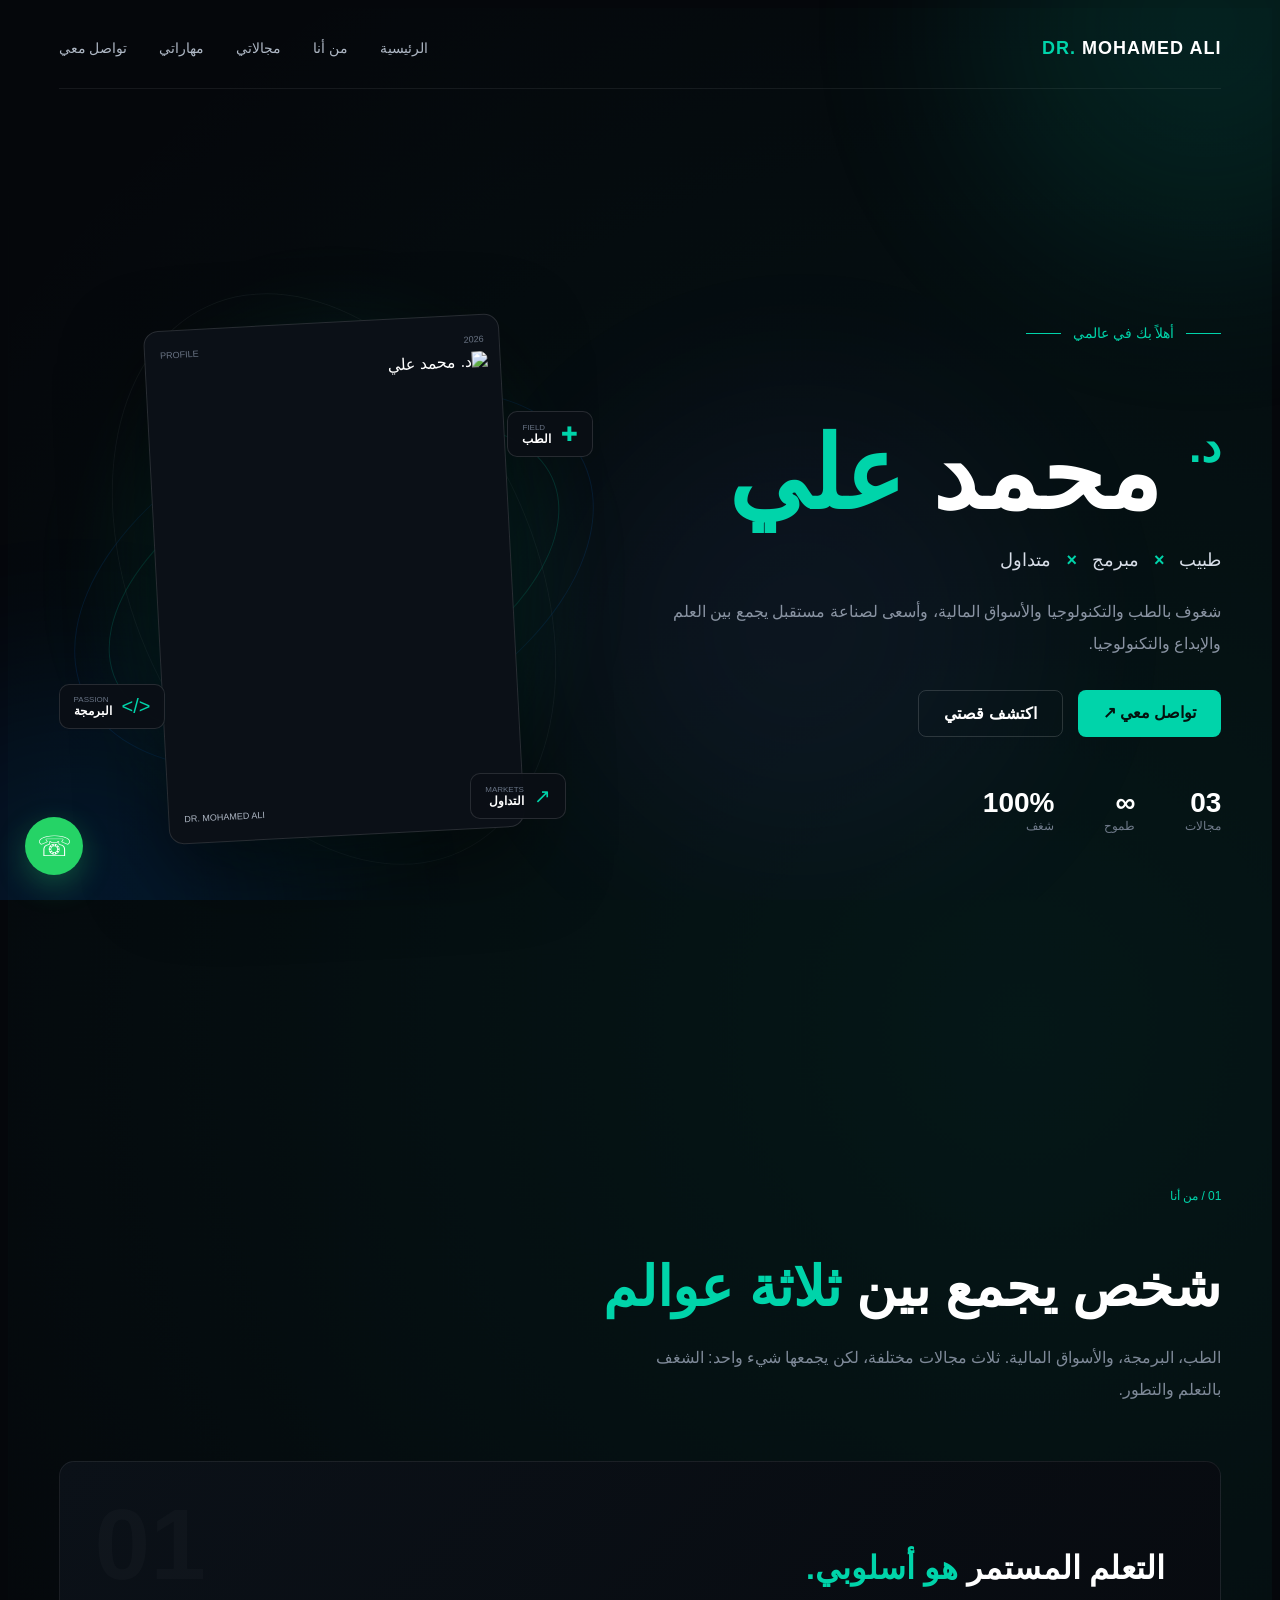
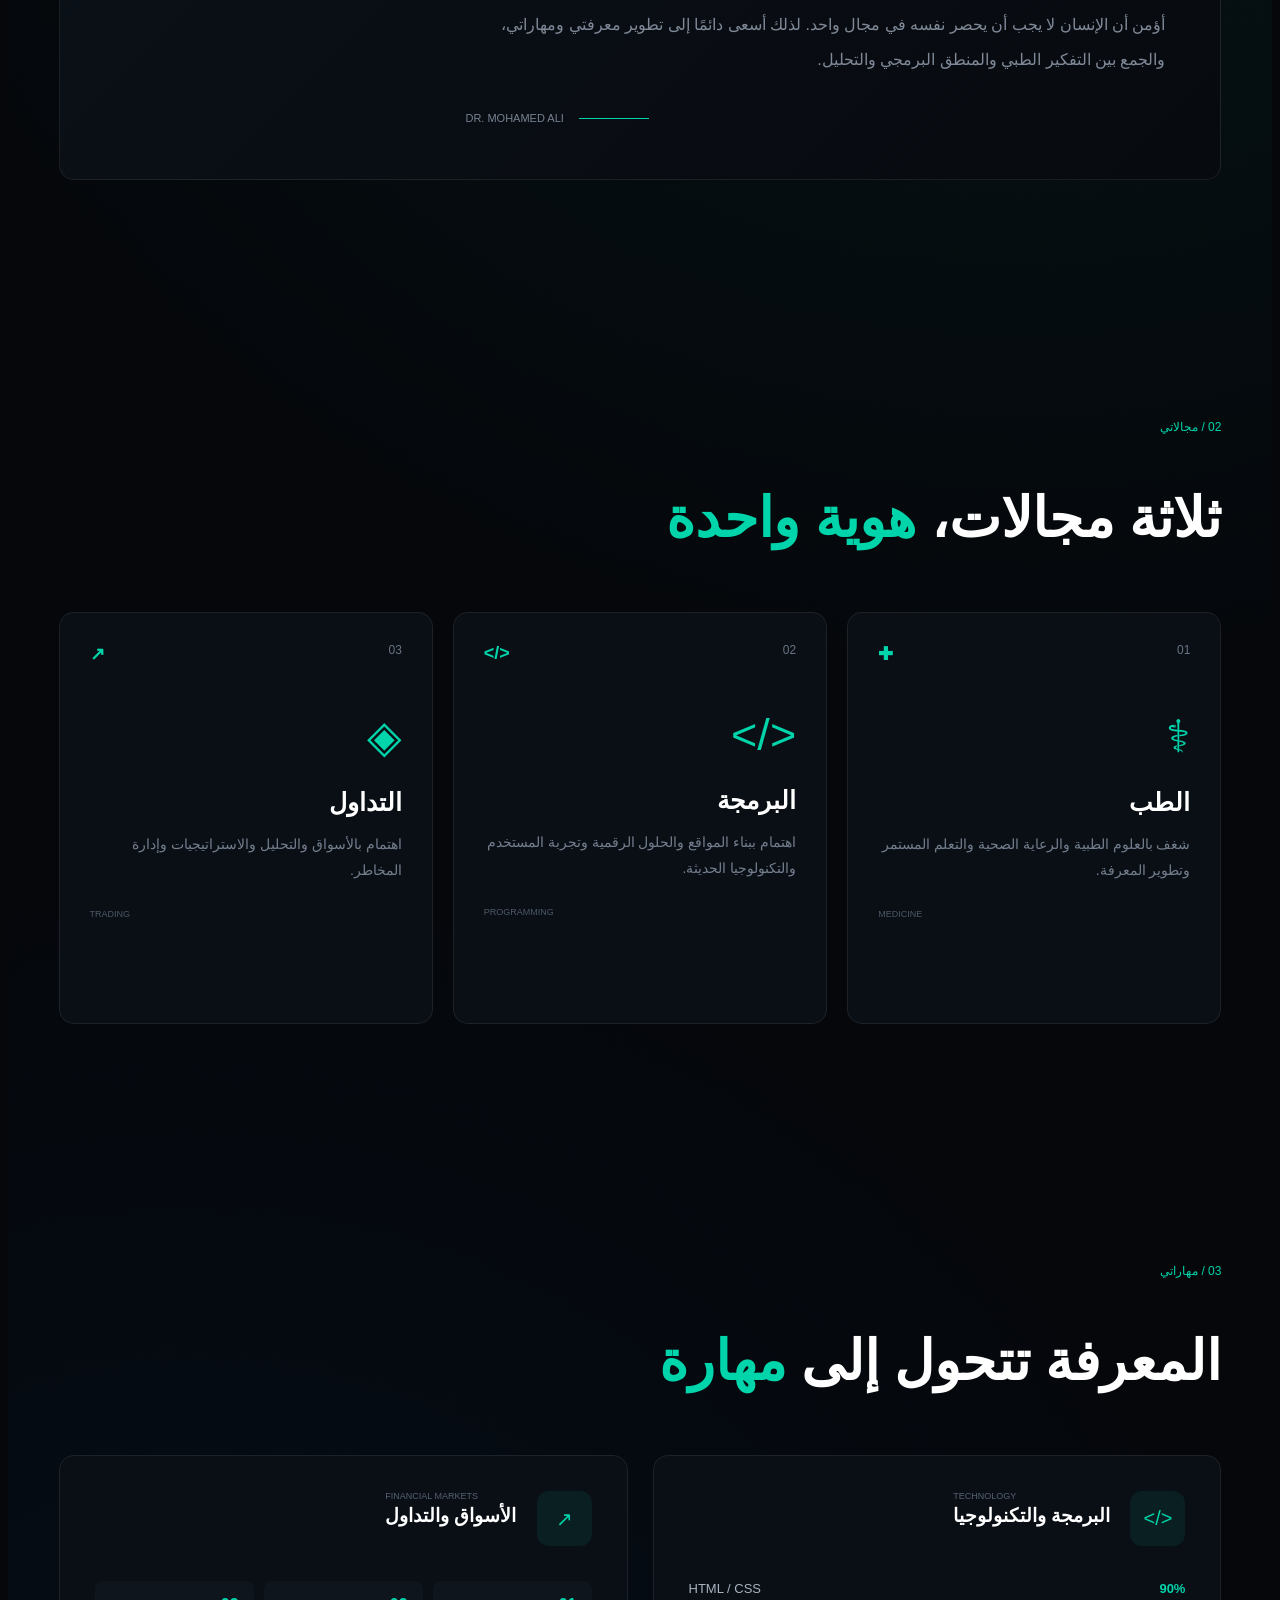
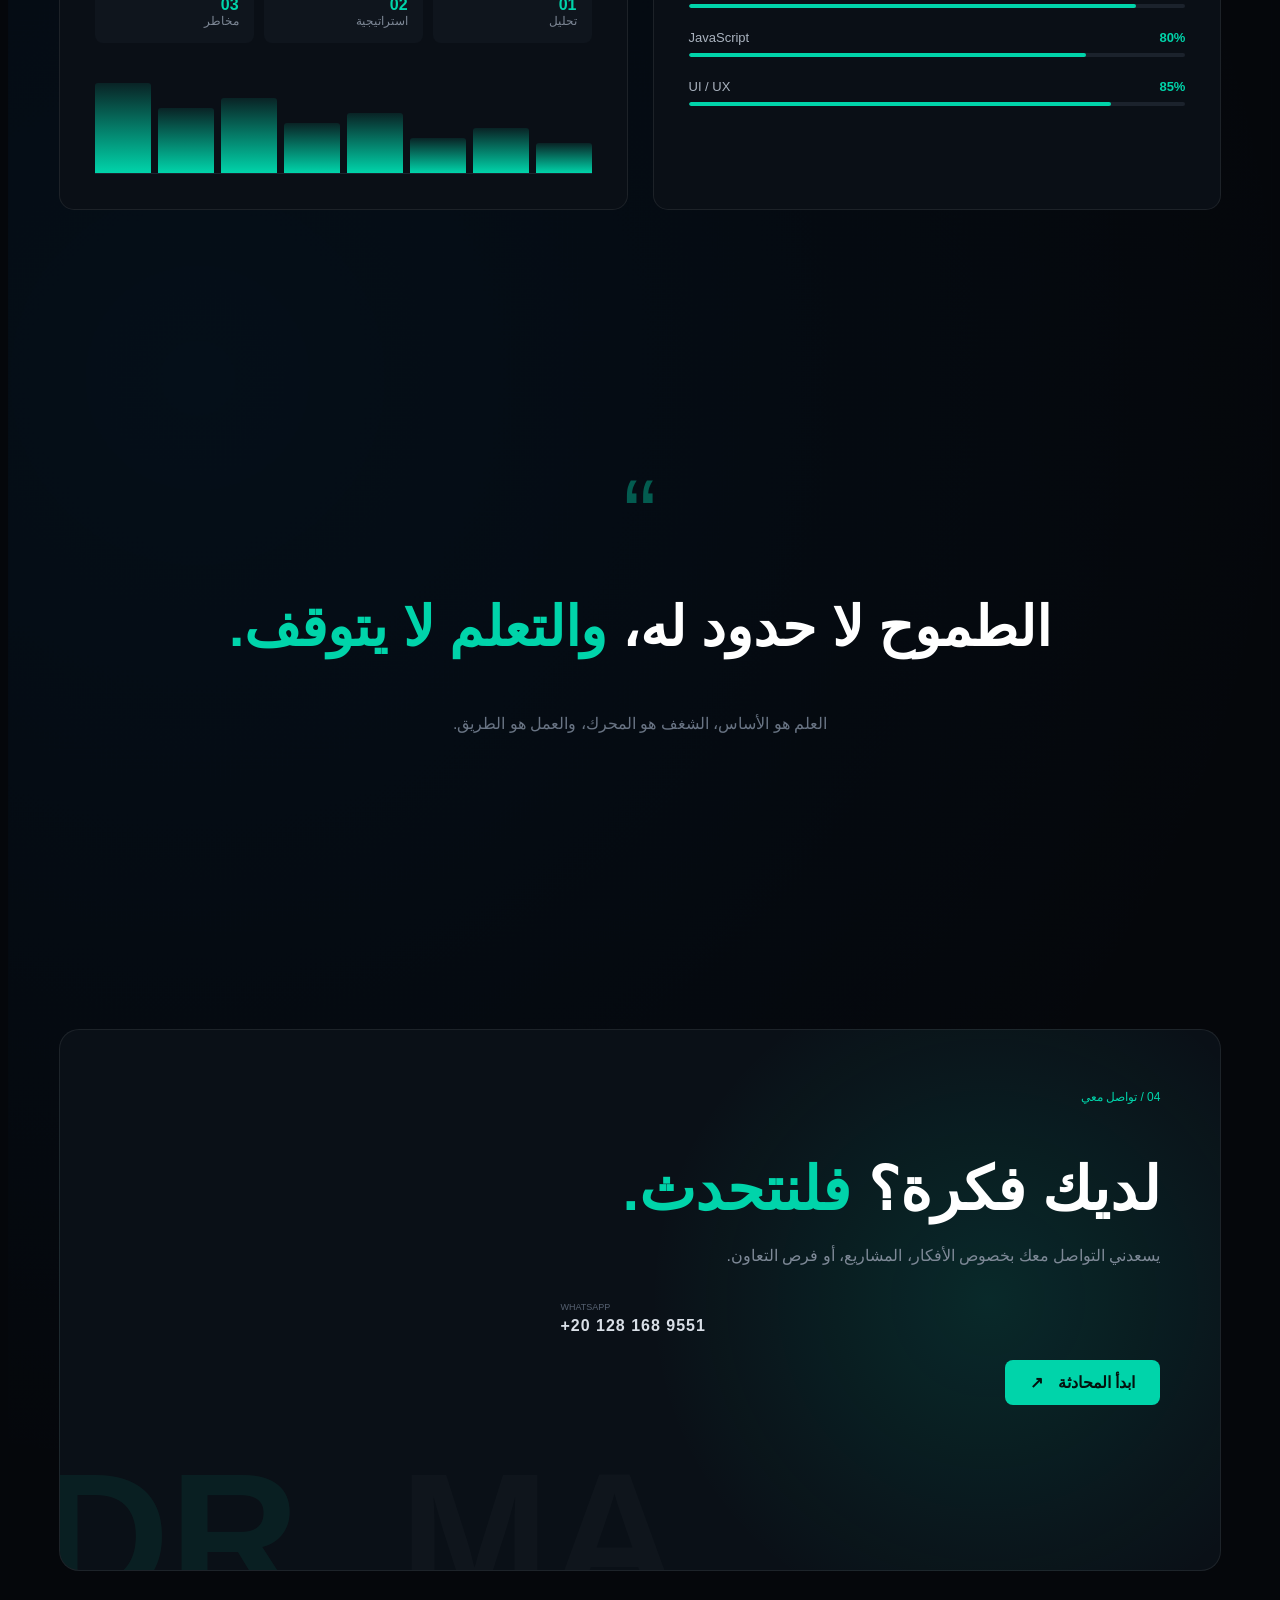
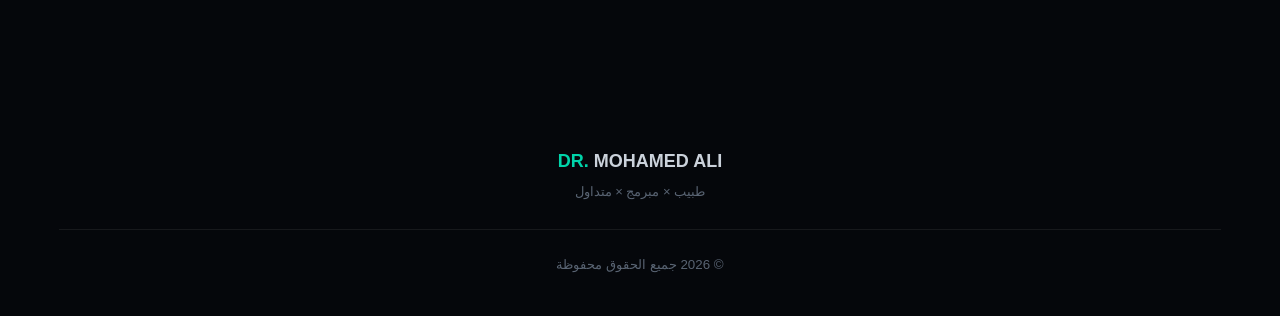
==== index.html @ cc3e7370 "Update index.html" ====
<!DOCTYPE html>
<html lang="ar" dir="rtl">

<head>
  <meta charset="UTF-8">
  <meta name="viewport" content="width=device-width, initial-scale=1.0">

  <title>د. محمد علي</title>

  <link rel="stylesheet" href="style.css">
</head>

<body><div class="site">

  <!-- خلفية -->
  <div class="background">
    <div class="glow glow-1"></div>
    <div class="glow glow-2"></div>
    <div class="glow glow-3"></div>
    <div id="particles"></div>
  </div>

  <!-- القائمة -->
  <header class="header">
    <div class="logo">
      <span>DR.</span> MOHAMED ALI
    </div>

    <button class="menu-btn" id="menuBtn">☰</button>

    <nav class="nav" id="nav">
      <a href="#home">الرئيسية</a>
      <a href="#about">من أنا</a>
      <a href="#fields">مجالاتي</a>
      <a href="#skills">مهاراتي</a>
      <a href="#contact">تواصل معي</a>
    </nav>
  </header>


  <!-- =========================
       HERO
  ========================== -->

  <main>

    <section class="hero" id="home">

      <div class="hero-content">

        <div class="eyebrow">
          <i></i>
          أهلاً بك في عالمي
          <i></i>
        </div>

        <h1>
          <span>د.</span>
          محمد
          <strong>علي</strong>
        </h1>

        <div class="roles">
          <span>طبيب</span>
          <b>×</b>
          <span>مبرمج</span>
          <b>×</b>
          <span>متداول</span>
        </div>

        <p class="hero-text">
          شغوف بالطب والتكنولوجيا والأسواق المالية،
          وأسعى لصناعة مستقبل يجمع بين العلم
          والإبداع والتكنولوجيا.
        </p>

        <div class="hero-actions">

          <a
            class="btn primary"
            href="https://wa.me/201281689551"
            target="_blank">
            <span>تواصل معي</span>
            <b>↗</b>
          </a>

          <a class="btn secondary" href="#about">
            اكتشف قصتي
          </a>

        </div>

        <div class="stats">

          <div class="stat">
            <strong>03</strong>
            <span>مجالات</span>
          </div>

          <div class="stat">
            <strong>∞</strong>
            <span>طموح</span>
          </div>

          <div class="stat">
            <strong>100%</strong>
            <span>شغف</span>
          </div>

        </div>

      </div>


      <!-- الصورة -->

      <div class="hero-visual">

        <div class="orbit orbit-one"></div>
        <div class="orbit orbit-two"></div>
        <div class="orbit orbit-three"></div>

        <div class="photo-halo"></div>

        <div class="photo-card">

          <div class="photo-top">
            <span>PROFILE</span>
            <span>2026</span>
          </div>

          <img
            src="https://i.ibb.co/BxK1s4K/IMG-20260902-WA0141.jpg"
            alt="د. محمد علي">

          <div class="photo-bottom">
            <span>DR. MOHAMED ALI</span>
            <span>✦</span>
          </div>

        </div>

        <div class="floating-tag tag-one">
          <span>✚</span>
          <div>
            <small>FIELD</small>
            <strong>الطب</strong>
          </div>
        </div>

        <div class="floating-tag tag-two">
          <span>&lt;/&gt;</span>
          <div>
            <small>PASSION</small>
            <strong>البرمجة</strong>
          </div>
        </div>

        <div class="floating-tag tag-three">
          <span>↗</span>
          <div>
            <small>MARKETS</small>
            <strong>التداول</strong>
          </div>
        </div>

      </div>

    </section>


    <!-- =========================
         ABOUT
    ========================== -->

    <section class="section about" id="about">

      <div class="section-label">
        01 / من أنا
      </div>

      <div class="section-title">
        <h2>
          شخص يجمع بين
          <span>ثلاثة عوالم</span>
        </h2>

        <p>
          الطب، البرمجة، والأسواق المالية.
          ثلاث مجالات مختلفة، لكن يجمعها شيء واحد:
          الشغف بالتعلم والتطور.
        </p>
      </div>

      <div class="about-box">

        <div class="about-number">01</div>

        <div class="about-content">

          <h3>
            التعلم المستمر
            <span>هو أسلوبي.</span>
          </h3>

          <p>
            أؤمن أن الإنسان لا يجب أن يحصر نفسه
            في مجال واحد. لذلك أسعى دائمًا إلى
            تطوير معرفتي ومهاراتي، والجمع بين
            التفكير الطبي والمنطق البرمجي والتحليل.
          </p>

          <div class="signature">
            <span>DR. MOHAMED ALI</span>
            <i></i>
          </div>

        </div>

      </div>

    </section>


    <!-- =========================
         FIELDS
    ========================== -->

    <section class="section fields" id="fields">

      <div class="section-label">
        02 / مجالاتي
      </div>

      <div class="section-title">
        <h2>
          ثلاثة مجالات،
          <span>هوية واحدة</span>
        </h2>
      </div>

      <div class="field-grid">

        <article class="field-card medical">

          <div class="card-head">
            <span>01</span>
            <b>✚</b>
          </div>

          <div class="card-icon">⚕</div>

          <h3>الطب</h3>

          <p>
            شغف بالعلوم الطبية والرعاية الصحية
            والتعلم المستمر وتطوير المعرفة.
          </p>

          <small>MEDICINE</small>

        </article>


        <article class="field-card coding">

          <div class="card-head">
            <span>02</span>
            <b>&lt;/&gt;</b>
          </div>

          <div class="card-icon">&lt;/&gt;</div>

          <h3>البرمجة</h3>

          <p>
            اهتمام ببناء المواقع والحلول الرقمية
            وتجربة المستخدم والتكنولوجيا الحديثة.
          </p>

          <small>PROGRAMMING</small>

        </article>


        <article class="field-card trading">

          <div class="card-head">
            <span>03</span>
            <b>↗</b>
          </div>

          <div class="card-icon">◈</div>

          <h3>التداول</h3>

          <p>
            اهتمام بالأسواق والتحليل والاستراتيجيات
            وإدارة المخاطر.
          </p>

          <small>TRADING</small>

        </article>

      </div>

    </section>


    <!-- =========================
         SKILLS
    ========================== -->

    <section class="section skills" id="skills">

      <div class="section-label">
        03 / مهاراتي
      </div>

      <div class="section-title">
        <h2>
          المعرفة تتحول إلى
          <span>مهارة</span>
        </h2>
      </div>

      <div class="skills-grid">

        <div class="skill-box">

          <div class="skill-header">
            <div class="skill-symbol">&lt;/&gt;</div>

            <div>
              <small>TECHNOLOGY</small>
              <h3>البرمجة والتكنولوجيا</h3>
            </div>
          </div>

          <div class="skill-row">
            <div>
              <span>HTML / CSS</span>
              <b>90%</b>
            </div>

            <div class="progress">
              <i style="width:90%"></i>
            </div>
          </div>

          <div class="skill-row">
            <div>
              <span>JavaScript</span>
              <b>80%</b>
            </div>

            <div class="progress">
              <i style="width:80%"></i>
            </div>
          </div>

          <div class="skill-row">
            <div>
              <span>UI / UX</span>
              <b>85%</b>
            </div>

            <div class="progress">
              <i style="width:85%"></i>
            </div>
          </div>

        </div>


        <div class="skill-box market-box">

          <div class="skill-header">
            <div class="skill-symbol">↗</div>

            <div>
              <small>FINANCIAL MARKETS</small>
              <h3>الأسواق والتداول</h3>
            </div>
          </div>

          <div class="market-grid">

            <div>
              <strong>01</strong>
              <span>تحليل</span>
            </div>

            <div>
              <strong>02</strong>
              <span>استراتيجية</span>
            </div>

            <div>
              <strong>03</strong>
              <span>مخاطر</span>
            </div>

          </div>

          <div class="chart">
            <div></div>
            <div></div>
            <div></div>
            <div></div>
            <div></div>
            <div></div>
            <div></div>
            <div></div>
          </div>

        </div>

      </div>

    </section>


    <!-- =========================
         QUOTE
    ========================== -->

    <section class="quote">

      <div class="quote-mark">“</div>

      <h2>
        الطموح لا حدود له،
        <span>والتعلم لا يتوقف.</span>
      </h2>

      <p>
        العلم هو الأساس، الشغف هو المحرك،
        والعمل هو الطريق.
      </p>

    </section>


    <!-- =========================
         CONTACT
    ========================== -->

    <section class="section contact" id="contact">

      <div class="contact-card">

        <div class="contact-content">

          <div class="section-label">
            04 / تواصل معي
          </div>

          <h2>
            لديك فكرة؟
            <span>فلنتحدث.</span>
          </h2>

          <p>
            يسعدني التواصل معك بخصوص الأفكار،
            المشاريع، أو فرص التعاون.
          </p>

          <div class="contact-number">
            <small>WHATSAPP</small>
            <strong>+20 128 168 9551</strong>
          </div>

          <a
            href="https://wa.me/201281689551"
            target="_blank"
            class="contact-btn">
            ابدأ المحادثة
            <span>↗</span>
          </a>

        </div>

        <div class="contact-decoration">
          <span>DR.</span>
          <strong>MA</strong>
        </div>

      </div>

    </section>

  </main>


  <!-- =========================
       FOOTER
  ========================== -->

  <footer>

    <div class="footer-logo">
      <span>DR.</span> MOHAMED ALI
    </div>

    <p>
      طبيب × مبرمج × متداول
    </p>

    <div class="footer-line"></div>

    <small>
      © 2026 جميع الحقوق محفوظة
    </small>

  </footer>


  <!-- واتساب عائم -->

  <a
    href="https://wa.me/201281689551"
    target="_blank"
    class="whatsapp-float"
    aria-label="واتساب">
    <span>☏</span>
  </a>

</div><script src="script.js"></script>
</body>

</html>
---- style.css ----
```css
@import url('https://fonts.googleapis.com/css2?family=Cairo:wght@400;500;600;700;800&display=swap');

* {
  margin: 0;
  padding: 0;
  box-sizing: border-box;
}

html {
  scroll-behavior: smooth;
}

body {
  font-family: 'Cairo', sans-serif;
  background: #05070b;
  color: #fff;
  direction: rtl;
  overflow-x: hidden;
}

a {
  color: inherit;
  text-decoration: none;
}

.site {
  min-height: 100vh;
  position: relative;
  background:
    radial-gradient(circle at 80% 20%, rgba(0, 212, 170, 0.08), transparent 30%),
    radial-gradient(circle at 15% 70%, rgba(0, 140, 255, 0.06), transparent 30%),
    #05070b;
}

/* الخلفية */

.background {
  position: fixed;
  inset: 0;
  pointer-events: none;
  overflow: hidden;
  z-index: 0;
}

.glow {
  position: absolute;
  width: 450px;
  height: 450px;
  border-radius: 50%;
  filter: blur(100px);
  opacity: 0.12;
}

.glow-1 {
  background: #00d4aa;
  top: -200px;
  right: -150px;
}

.glow-2 {
  background: #0077ff;
  bottom: -250px;
  left: -150px;
}

.glow-3 {
  background: #8b5cf6;
  top: 45%;
  left: 45%;
  opacity: 0.06;
}

/* الهيدر */

.header {
  width: min(1200px, 92%);
  height: 80px;
  margin: auto;
  display: flex;
  align-items: center;
  justify-content: space-between;
  position: relative;
  z-index: 10;
  border-bottom: 1px solid rgba(255,255,255,0.07);
}

.logo {
  font-size: 18px;
  font-weight: 700;
  letter-spacing: 1px;
  direction: ltr;
}

.logo span,
.footer-logo span {
  color: #00d4aa;
}

.nav {
  display: flex;
  gap: 32px;
  align-items: center;
}

.nav a {
  color: #aeb7c4;
  font-size: 14px;
  transition: 0.3s;
}

.nav a:hover {
  color: #00d4aa;
}

.menu-btn {
  display: none;
  border: 0;
  background: transparent;
  color: white;
  font-size: 28px;
  cursor: pointer;
}

/* Hero */

main {
  position: relative;
  z-index: 2;
}

.hero {
  width: min(1200px, 92%);
  min-height: calc(100vh - 80px);
  margin: auto;
  display: grid;
  grid-template-columns: 1fr 1fr;
  align-items: center;
  gap: 60px;
  padding: 80px 0;
}

.hero-content {
  text-align: right;
}

.eyebrow {
  color: #00d4aa;
  font-size: 14px;
  display: flex;
  align-items: center;
  justify-content: flex-start;
  gap: 12px;
  margin-bottom: 25px;
}

.eyebrow i {
  width: 35px;
  height: 1px;
  background: #00d4aa;
}

.hero h1 {
  font-size: clamp(55px, 8vw, 100px);
  line-height: 1;
  font-weight: 800;
  margin-bottom: 25px;
}

.hero h1 span {
  color: #00d4aa;
  font-size: 0.45em;
  vertical-align: top;
}

.hero h1 strong {
  color: #00d4aa;
}

.roles {
  display: flex;
  align-items: center;
  gap: 15px;
  color: #d8dee8;
  font-size: 18px;
  margin-bottom: 25px;
}

.roles b {
  color: #00d4aa;
}

.hero-text {
  max-width: 580px;
  color: #8993a2;
  line-height: 2;
  font-size: 16px;
  margin-bottom: 30px;
}

.hero-actions {
  display: flex;
  gap: 15px;
  margin-bottom: 50px;
}

.btn {
  padding: 13px 25px;
  border-radius: 8px;
  transition: 0.3s;
  font-weight: 600;
}

.btn.primary {
  background: #00d4aa;
  color: #04110e;
}

.btn.primary:hover {
  transform: translateY(-3px);
  box-shadow: 0 10px 30px rgba(0,212,170,0.25);
}

.btn.secondary {
  border: 1px solid rgba(255,255,255,0.15);
  color: #fff;
}

.btn.secondary:hover {
  border-color: #00d4aa;
  color: #00d4aa;
}

.stats {
  display: flex;
  gap: 50px;
}

.stat {
  display: flex;
  flex-direction: column;
}

.stat strong {
  font-size: 28px;
  color: #fff;
}

.stat span {
  color: #707b8b;
  font-size: 12px;
}

/* الصورة */

.hero-visual {
  min-height: 600px;
  position: relative;
  display: flex;
  align-items: center;
  justify-content: center;
}

.photo-card {
  width: 330px;
  background: #0b1017;
  border: 1px solid rgba(255,255,255,0.12);
  border-radius: 15px;
  padding: 12px;
  position: relative;
  z-index: 3;
  box-shadow: 0 30px 80px rgba(0,0,0,0.5);
  transform: rotate(-3deg);
}

.photo-card img {
  width: 100%;
  height: 440px;
  object-fit: cover;
  border-radius: 8px;
  display: block;
  filter: saturate(0.9);
}

.photo-top,
.photo-bottom {
  display: flex;
  justify-content: space-between;
  align-items: center;
  color: #697383;
  font-size: 9px;
  padding: 7px 3px;
  direction: ltr;
}

.photo-bottom {
  color: #aeb7c4;
}

.photo-halo {
  position: absolute;
  width: 390px;
  height: 480px;
  border-radius: 50%;
  background: rgba(0,212,170,0.12);
  filter: blur(50px);
}

.orbit {
  position: absolute;
  border: 1px solid rgba(0,212,170,0.18);
  border-radius: 50%;
  transform: rotate(-25deg);
}

.orbit-one {
  width: 480px;
  height: 260px;
}

.orbit-two {
  width: 550px;
  height: 330px;
  border-color: rgba(0,130,255,0.12);
}

.orbit-three {
  width: 400px;
  height: 600px;
  border-color: rgba(255,255,255,0.05);
}

/* البطاقات الطائرة */

.floating-tag {
  position: absolute;
  z-index: 5;
  display: flex;
  align-items: center;
  gap: 10px;
  background: rgba(10,15,22,0.9);
  border: 1px solid rgba(255,255,255,0.12);
  padding: 10px 14px;
  border-radius: 10px;
  backdrop-filter: blur(10px);
}

.floating-tag > span {
  color: #00d4aa;
  font-size: 20px;
}

.floating-tag small,
.floating-tag strong {
  display: block;
}

.floating-tag small {
  color: #687384;
  font-size: 8px;
  direction: ltr;
}

.floating-tag strong {
  font-size: 12px;
}

.tag-one {
  top: 22%;
  right: 3%;
}

.tag-two {
  bottom: 25%;
  left: 0;
}

.tag-three {
  bottom: 10%;
  right: 8%;
}

/* الأقسام */

.section {
  width: min(1200px, 92%);
  margin: auto;
  padding: 120px 0;
}

.section-label {
  color: #00d4aa;
  font-size: 12px;
  margin-bottom: 18px;
}

.section-title {
  margin-bottom: 55px;
}

.section-title h2 {
  font-size: clamp(32px, 5vw, 55px);
  line-height: 1.4;
  margin-bottom: 15px;
}

.section-title h2 span,
.about-content h3 span,
.quote h2 span,
.contact h2 span {
  color: #00d4aa;
}

.section-title p {
  color: #7e8998;
  max-width: 600px;
  line-height: 2;
}

/* About */

.about-box {
  position: relative;
  background: linear-gradient(135deg, #0b1118, #070a0f);
  border: 1px solid rgba(255,255,255,0.08);
  padding: 55px;
  border-radius: 15px;
  overflow: hidden;
}

.about-number {
  position: absolute;
  left: 35px;
  top: 25px;
  font-size: 100px;
  font-weight: 800;
  color: rgba(255,255,255,0.025);
}

.about-content {
  position: relative;
  max-width: 700px;
}

.about-content h3 {
  font-size: 32px;
  margin-bottom: 20px;
}

.about-content p {
  color: #7f8997;
  line-height: 2.2;
}

.signature {
  margin-top: 35px;
  display: flex;
  align-items: center;
  gap: 15px;
  direction: ltr;
  color: #778291;
  font-size: 11px;
}

.signature i {
  width: 70px;
  height: 1px;
  background: #00d4aa;
}

/* المجالات */

.field-grid {
  display: grid;
  grid-template-columns: repeat(3, 1fr);
  gap: 20px;
}

.field-card {
  min-height: 350px;
  padding: 30px;
  background: #0a0f16;
  border: 1px solid rgba(255,255,255,0.08);
  border-radius: 15px;
  transition: 0.4s;
}

.field-card:hover {
  transform: translateY(-8px);
  border-color: rgba(0,212,170,0.35);
}

.card-head {
  display: flex;
  justify-content: space-between;
  color: #697484;
  font-size: 12px;
}

.card-head b {
  color: #00d4aa;
  font-size: 18px;
}

.card-icon {
  font-size: 45px;
  color: #00d4aa;
  margin: 45px 0 25px;
}

.field-card h3 {
  font-size: 25px;
  margin-bottom: 12px;
}

.field-card p {
  color: #737e8d;
  line-height: 1.9;
  font-size: 14px;
  margin-bottom: 25px;
}

.field-card small {
  color: #4d5867;
  font-size: 9px;
  direction: ltr;
  display: block;
}

/* المهارات */

.skills-grid {
  display: grid;
  grid-template-columns: 1fr 1fr;
  gap: 25px;
}

.skill-box {
  background: #0a0f16;
  border: 1px solid rgba(255,255,255,0.08);
  border-radius: 15px;
  padding: 35px;
}

.skill-header {
  display: flex;
  align-items: center;
  gap: 20px;
  margin-bottom: 35px;
}

.skill-symbol {
  width: 55px;
  height: 55px;
  border-radius: 12px;
  display: grid;
  place-items: center;
  background: rgba(0,212,170,0.08);
  color: #00d4aa;
  font-size: 20px;
}

.skill-header small {
  color: #566171;
  font-size: 9px;
  direction: ltr;
  display: block;
}

.skill-header h3 {
  margin-top: 4px;
}

.skill-row {
  margin-bottom: 22px;
}

.skill-row > div:first-child {
  display: flex;
  justify-content: space-between;
  margin-bottom: 8px;
  color: #aab3bf;
  font-size: 13px;
  direction: ltr;
}

.skill-row b {
  color: #00d4aa;
}

.progress {
  height: 4px;
  background: #1b222c;
  border-radius: 5px;
  overflow: hidden;
  direction: ltr;
}

.progress i {
  height: 100%;
  display: block;
  background: #00d4aa;
  border-radius: inherit;
}

.market-grid {
  display: grid;
  grid-template-columns: repeat(3, 1fr);
  gap: 10px;
  margin-bottom: 30px;
}

.market-grid div {
  background: #0f151d;
  padding: 15px;
  border-radius: 8px;
}

.market-grid strong,
.market-grid span {
  display: block;
}

.market-grid strong {
  color: #00d4aa;
}

.market-grid span {
  color: #7d8795;
  font-size: 12px;
}

.chart {
  height: 100px;
  display: flex;
  align-items: flex-end;
  gap: 7px;
  border-bottom: 1px solid #1c2530;
}

.chart div {
  flex: 1;
  background: linear-gradient(to top, #00d4aa, rgba(0,212,170,0.1));
  border-radius: 3px 3px 0 0;
}

.chart div:nth-child(1) { height: 30%; }
.chart div:nth-child(2) { height: 45%; }
.chart div:nth-child(3) { height: 35%; }
.chart div:nth-child(4) { height: 60%; }
.chart div:nth-child(5) { height: 50%; }
.chart div:nth-child(6) { height: 75%; }
.chart div:nth-child(7) { height: 65%; }
.chart div:nth-child(8) { height: 90%; }

/* الاقتباس */

.quote {
  width: min(1000px, 90%);
  margin: 60px auto;
  padding: 100px 30px;
  text-align: center;
}

.quote-mark {
  font-size: 100px;
  color: #00d4aa;
  opacity: 0.4;
  line-height: 0.5;
}

.quote h2 {
  font-size: clamp(30px, 5vw, 55px);
  line-height: 1.5;
}

.quote p {
  margin-top: 20px;
  color: #697484;
}

/* التواصل */

.contact-card {
  min-height: 420px;
  background:
    radial-gradient(circle at 80% 50%, rgba(0,212,170,0.13), transparent 35%),
    #0a1017;
  border: 1px solid rgba(255,255,255,0.08);
  border-radius: 20px;
  padding: 60px;
  position: relative;
  overflow: hidden;
}

.contact-content {
  position: relative;
  z-index: 2;
  max-width: 600px;
}

.contact h2 {
  font-size: clamp(35px, 5vw, 60px);
  margin-bottom: 15px;
}

.contact p {
  color: #7e8997;
  line-height: 2;
  margin-bottom: 30px;
}

.contact-number small {
  color: #566171;
  display: block;
  font-size: 9px;
  direction: ltr;
}

.contact-number strong {
  display: block;
  direction: ltr;
  margin: 5px 0 25px;
  color: #d9dfe7;
  letter-spacing: 1px;
}

.contact-btn {
  display: inline-flex;
  align-items: center;
  gap: 15px;
  background: #00d4aa;
  color: #04110e;
  padding: 13px 25px;
  border-radius: 8px;
  font-weight: 700;
  transition: 0.3s;
}

.contact-btn:hover {
  transform: translateY(-3px);
}

.contact-decoration {
  position: absolute;
  left: -20px;
  bottom: -70px;
  font-size: 180px;
  font-weight: 800;
  color: rgba(255,255,255,0.025);
  direction: ltr;
}

.contact-decoration span {
  color: rgba(0,212,170,0.08);
}

/* Footer */

footer {
  width: min(1200px, 92%);
  margin: auto;
  padding: 60px 0 35px;
  text-align: center;
  color: #596473;
}

.footer-logo {
  color: #cbd2db;
  font-weight: 700;
  font-size: 18px;
  direction: ltr;
}

footer p {
  margin: 12px 0 30px;
  font-size: 13px;
}

.footer-line {
  height: 1px;
  background: rgba(255,255,255,0.07);
  margin-bottom: 25px;
}

/* واتساب */

.whatsapp-float {
  position: fixed;
  bottom: 25px;
  left: 25px;
  width: 58px;
  height: 58px;
  border-radius: 50%;
  background: #25d366;
  color: white;
  display: grid;
  place-items: center;
  font-size: 28px;
  z-index: 100;
  box-shadow: 0 10px 30px rgba(37,211,102,0.3);
  transition: 0.3s;
}

.whatsapp-float:hover {
  transform: scale(1.1);
}

/* الموبايل */

@media (max-width: 850px) {

  .header {
    height: 70px;
  }

  .menu-btn {
    display: block;
  }

  .nav {
    display: none;
    position: absolute;
    top: 70px;
    right: 0;
    width: 100%;
    background: #090e14;
    padding: 20px;
    border: 1px solid rgba(255,255,255,0.08);
    border-radius: 0 0 12px 12px;
    flex-direction: column;
    gap: 18px;
  }

  .nav.active {
    display: flex;
  }

  .hero {
    grid-template-columns: 1fr;
    text-align: center;
    padding: 60px 0;
  }

  .hero-content {
    text-align: center;
    order: 1;
  }

  .hero-visual {
    order: 2;
    min-height: 500px;
  }

  .eyebrow {
    justify-content: center;
  }

  .hero-text {
    margin-left: auto;
    margin-right: auto;
  }

  .hero-actions,
  .stats {
    justify-content: center;
  }

  .photo-card {
    width: 280px;
  }

  .photo-card img {
    height: 370px;
  }

  .orbit-one {
    width: 380px;
  }

  .orbit-two {
    width: 420px;
  }

  .field-grid,
  .skills-grid {
    grid-template-columns: 1fr;
  }

  .about-box,
  .contact-card {
    padding: 35px 25px;
  }

  .section {
    padding: 80px 0;
  }

  .tag-one {
    right: 0;
  }

  .tag-two {
    left: 0;
  }

  .tag-three {
    right: 0;
  }
}

@media (max-width: 500px) {

  .hero h1 {
    font-size: 58px;
  }

  .roles {
    justify-content: center;
    font-size: 15px;
  }

  .stats {
    gap: 25px;
  }

  .floating-tag {
    transform: scale(0.8);
  }

  .tag-one {
    top: 18%;
    right: -10px;
  }

  .tag-two {
    bottom: 25%;
    left: -15px;
  }

  .tag-three {
    bottom: 10%;
    right: -10px;
  }

  .photo-card {
    width: 250px;
  }

  .photo-card img {
    height: 330px;
  }

  .market-grid {
    grid-template-columns: 1fr;
  }

  .contact-card {
    padding: 30px 20px;
  }
}
```
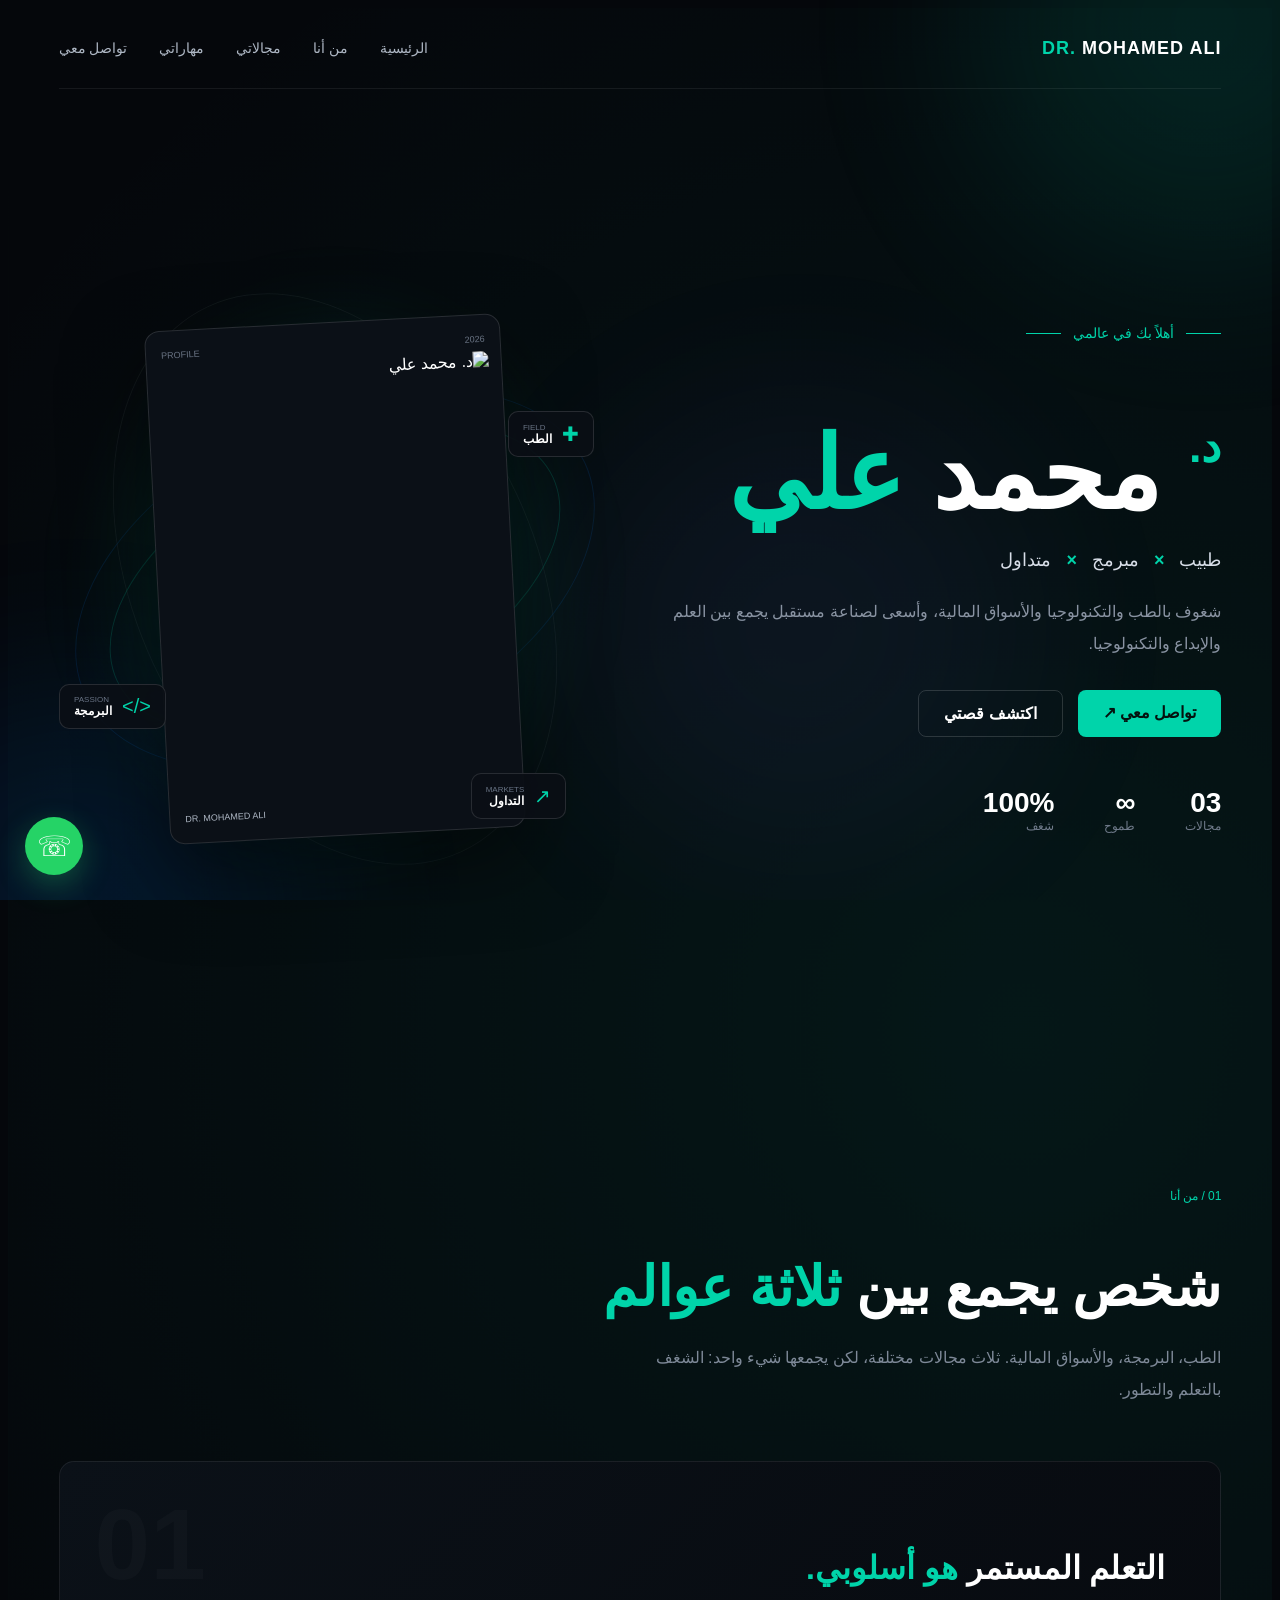
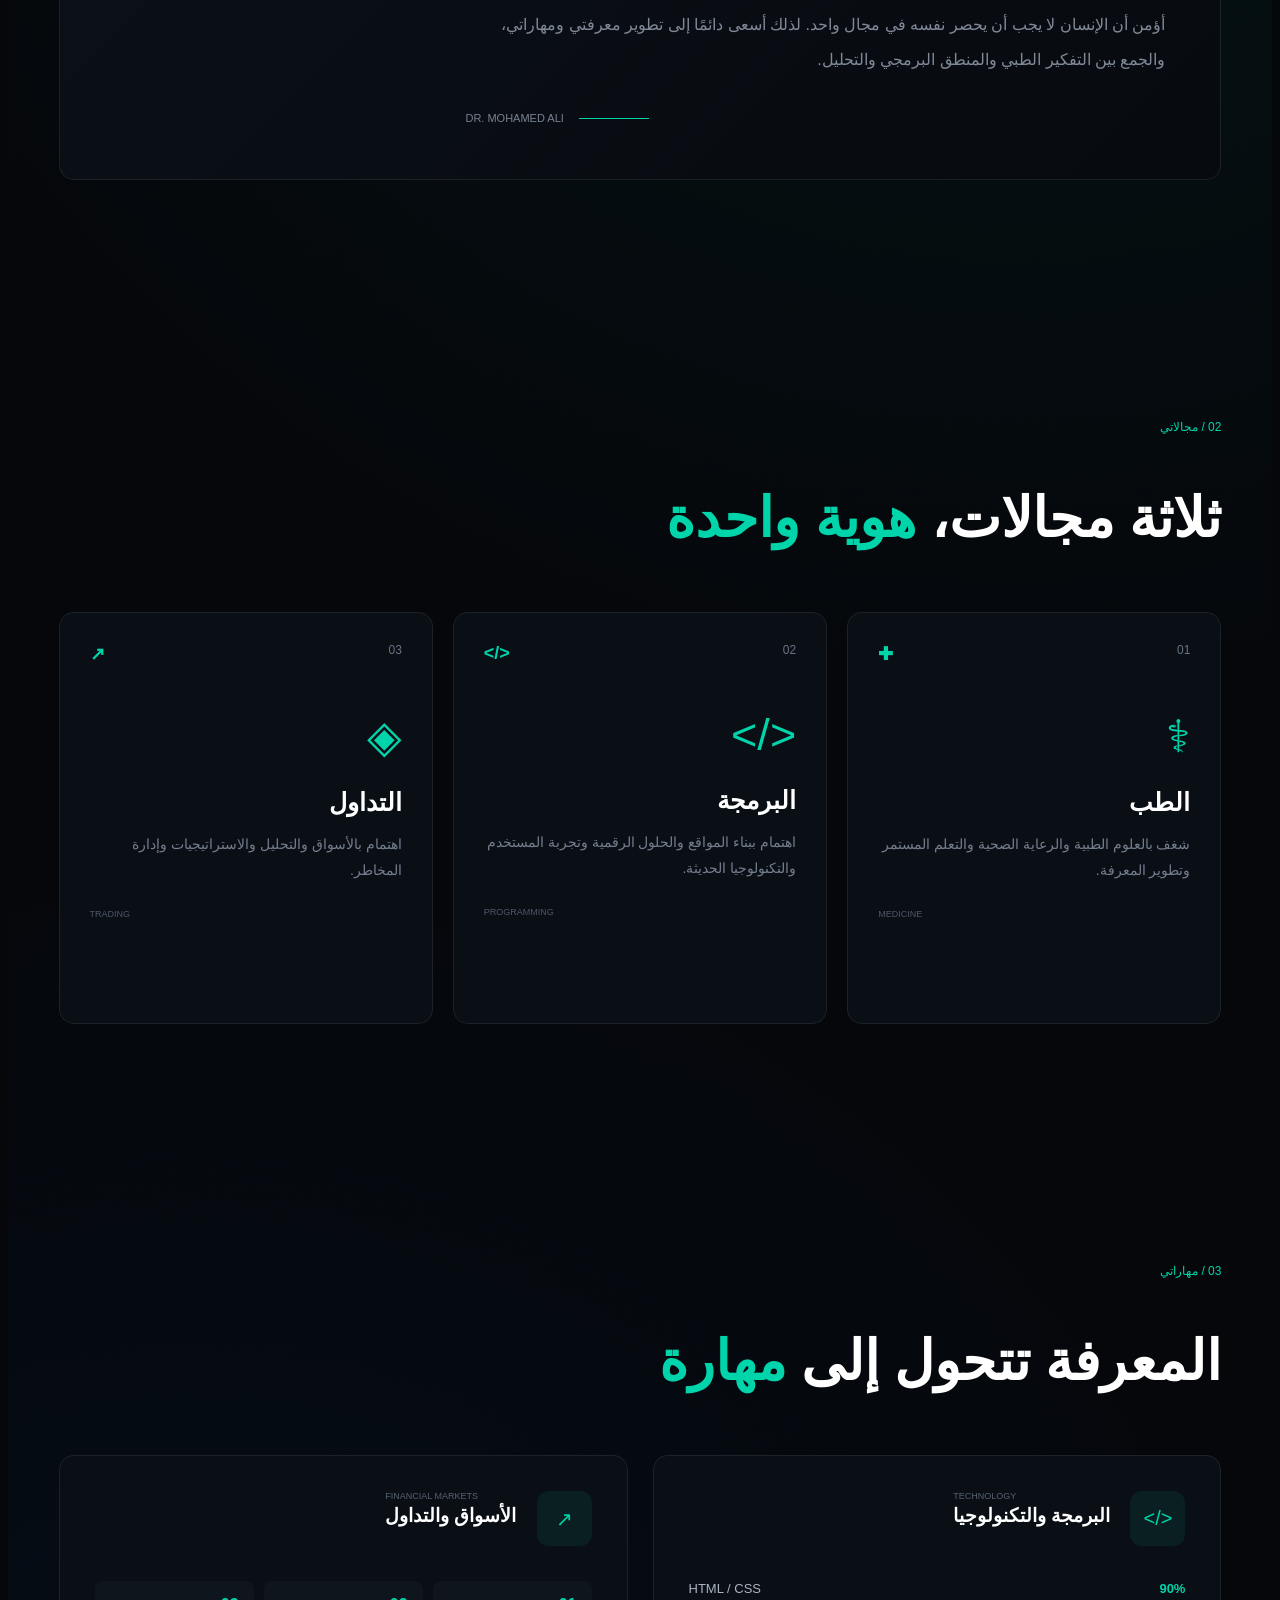
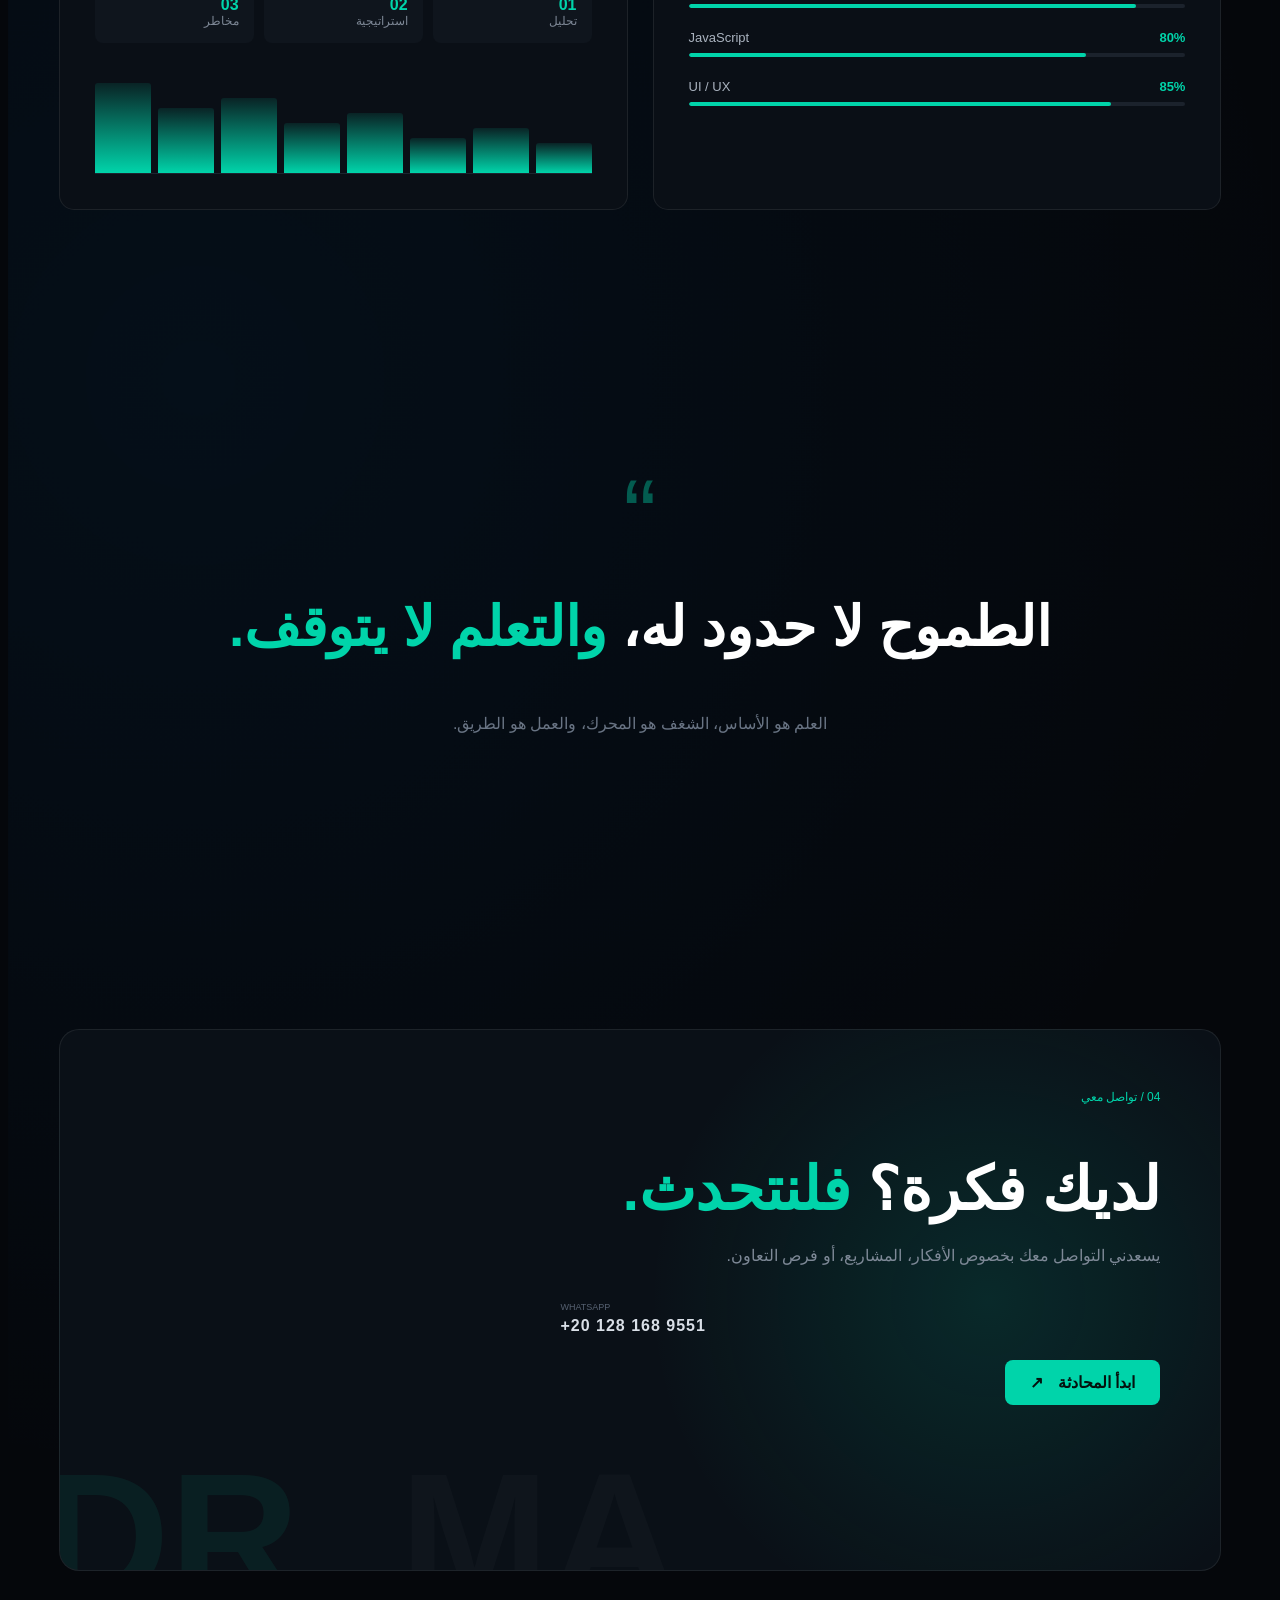
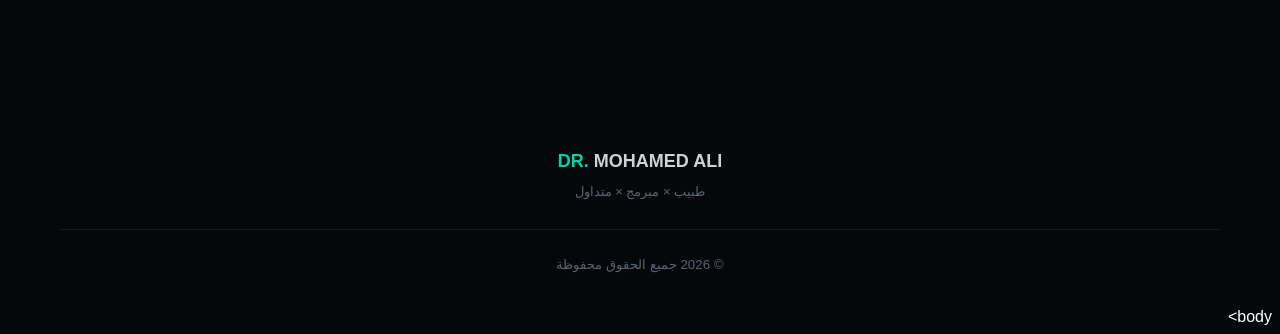
==== commit 3ed57536: "Update index.html" ====
--- a/index.html
+++ b/index.html
@@ -528,6 +528,12 @@
   </a>
 
 </div><script src="script.js"></script>
+</<script src="script.js"></script>body>
+
+</html>
+</div>
+
+<script src="script.js"></script>
+
 </body>
-
 </html>
--- a/style.css
+++ b/style.css
@@ -960,3 +960,271 @@
   }
 }
 ```
+```css id="n7q1s3"
+/* =========================
+   PREMIUM ANIMATIONS
+========================= */
+
+/* ظهور الكلمات */
+.animated-role {
+  display: inline-block;
+  min-width: 100px;
+  color: #00d4aa;
+  font-weight: 700;
+  opacity: 0;
+  transform: translateY(15px);
+  transition:
+    opacity 0.5s ease,
+    transform 0.5s ease;
+}
+
+
+/* ظهور الأقسام أثناء النزول */
+.reveal {
+  opacity: 0;
+  transform: translateY(45px);
+  transition:
+    opacity 0.9s ease,
+    transform 0.9s cubic-bezier(.2,.8,.2,1);
+}
+
+.reveal-show {
+  opacity: 1;
+  transform: translateY(0);
+}
+
+
+/* ظهور البطاقات بتأخير بسيط */
+.field-card:nth-child(2) {
+  transition-delay: 0.12s;
+}
+
+.field-card:nth-child(3) {
+  transition-delay: 0.24s;
+}
+
+
+/* حركة الصورة */
+.photo-card {
+  animation:
+    premiumFloat 6s ease-in-out infinite;
+}
+
+@keyframes premiumFloat {
+
+  0%,
+  100% {
+    transform: rotate(-3deg) translateY(0);
+  }
+
+  50% {
+    transform: rotate(-1deg) translateY(-12px);
+  }
+}
+
+
+/* حركة الـ Orbit */
+.orbit-one {
+  animation: orbitMove 12s linear infinite;
+}
+
+.orbit-two {
+  animation: orbitMove 18s linear infinite reverse;
+}
+
+.orbit-three {
+  animation: orbitMove 25s linear infinite;
+}
+
+@keyframes orbitMove {
+
+  from {
+    transform: rotate(0deg);
+  }
+
+  to {
+    transform: rotate(360deg);
+  }
+}
+
+
+/* الجلو حول الصورة */
+.photo-halo {
+  animation: haloPulse 4s ease-in-out infinite;
+}
+
+@keyframes haloPulse {
+
+  0%,
+  100% {
+    opacity: 0.35;
+    transform: scale(0.95);
+  }
+
+  50% {
+    opacity: 0.7;
+    transform: scale(1.08);
+  }
+}
+
+
+/* الجزيئات */
+.particle {
+  position: absolute;
+  width: 2px;
+  height: 2px;
+  background: #00d4aa;
+  border-radius: 50%;
+  opacity: 0.35;
+  animation: floatParticle ease-in-out infinite;
+}
+
+@keyframes floatParticle {
+
+  0%,
+  100% {
+    transform: translate3d(0, 0, 0);
+    opacity: 0.15;
+  }
+
+  50% {
+    transform: translate3d(20px, -35px, 0);
+    opacity: 0.7;
+  }
+}
+
+
+/* تأثير Premium على البطاقات */
+.field-card,
+.skill-box,
+.about-box,
+.contact-card {
+  position: relative;
+  overflow: hidden;
+}
+
+.field-card::before,
+.skill-box::before,
+.about-box::before,
+.contact-card::before {
+  content: "";
+  position: absolute;
+  width: 180px;
+  height: 180px;
+  top: -100px;
+  right: -100px;
+  background: #00d4aa;
+  opacity: 0;
+  border-radius: 50%;
+  filter: blur(70px);
+  transition: opacity 0.5s ease;
+  pointer-events: none;
+}
+
+.field-card:hover::before,
+.skill-box:hover::before,
+.about-box:hover::before,
+.contact-card:hover::before {
+  opacity: 0.15;
+}
+
+
+/* الأزرار */
+.btn,
+.contact-btn {
+  position: relative;
+  overflow: hidden;
+}
+
+.btn::after,
+.contact-btn::after {
+  content: "";
+  position: absolute;
+  top: 0;
+  left: -100%;
+  width: 60%;
+  height: 100%;
+  background: linear-gradient(
+    90deg,
+    transparent,
+    rgba(255,255,255,0.25),
+    transparent
+  );
+  transform: skewX(-20deg);
+  transition: 0.7s;
+}
+
+.btn:hover::after,
+.contact-btn:hover::after {
+  left: 140%;
+}
+
+
+/* واتساب */
+.whatsapp-float {
+  animation: whatsappPulse 2.5s ease-in-out infinite;
+}
+
+@keyframes whatsappPulse {
+
+  0%,
+  100% {
+    box-shadow:
+      0 10px 30px rgba(37,211,102,0.25);
+  }
+
+  50% {
+    box-shadow:
+      0 10px 45px rgba(37,211,102,0.55);
+  }
+}
+
+
+/* دخول الصفحة */
+.hero-content {
+  animation: heroContentIn 1.1s cubic-bezier(.2,.8,.2,1) both;
+}
+
+.hero-visual {
+  animation: heroVisualIn 1.3s cubic-bezier(.2,.8,.2,1) 0.15s both;
+}
+
+@keyframes heroContentIn {
+
+  from {
+    opacity: 0;
+    transform: translateY(35px);
+  }
+
+  to {
+    opacity: 1;
+    transform: translateY(0);
+  }
+}
+
+@keyframes heroVisualIn {
+
+  from {
+    opacity: 0;
+    transform: translateX(-40px) scale(0.96);
+  }
+
+  to {
+    opacity: 1;
+    transform: translateX(0) scale(1);
+  }
+}
+
+
+/* تقليل الحركة لمن يفضل ذلك */
+@media (prefers-reduced-motion: reduce) {
+
+  *,
+  *::before,
+  *::after {
+    animation-duration: 0.01ms !important;
+    animation-iteration-count: 1 !important;
+    transition-duration: 0.01ms !important;
+  }
+}
+```
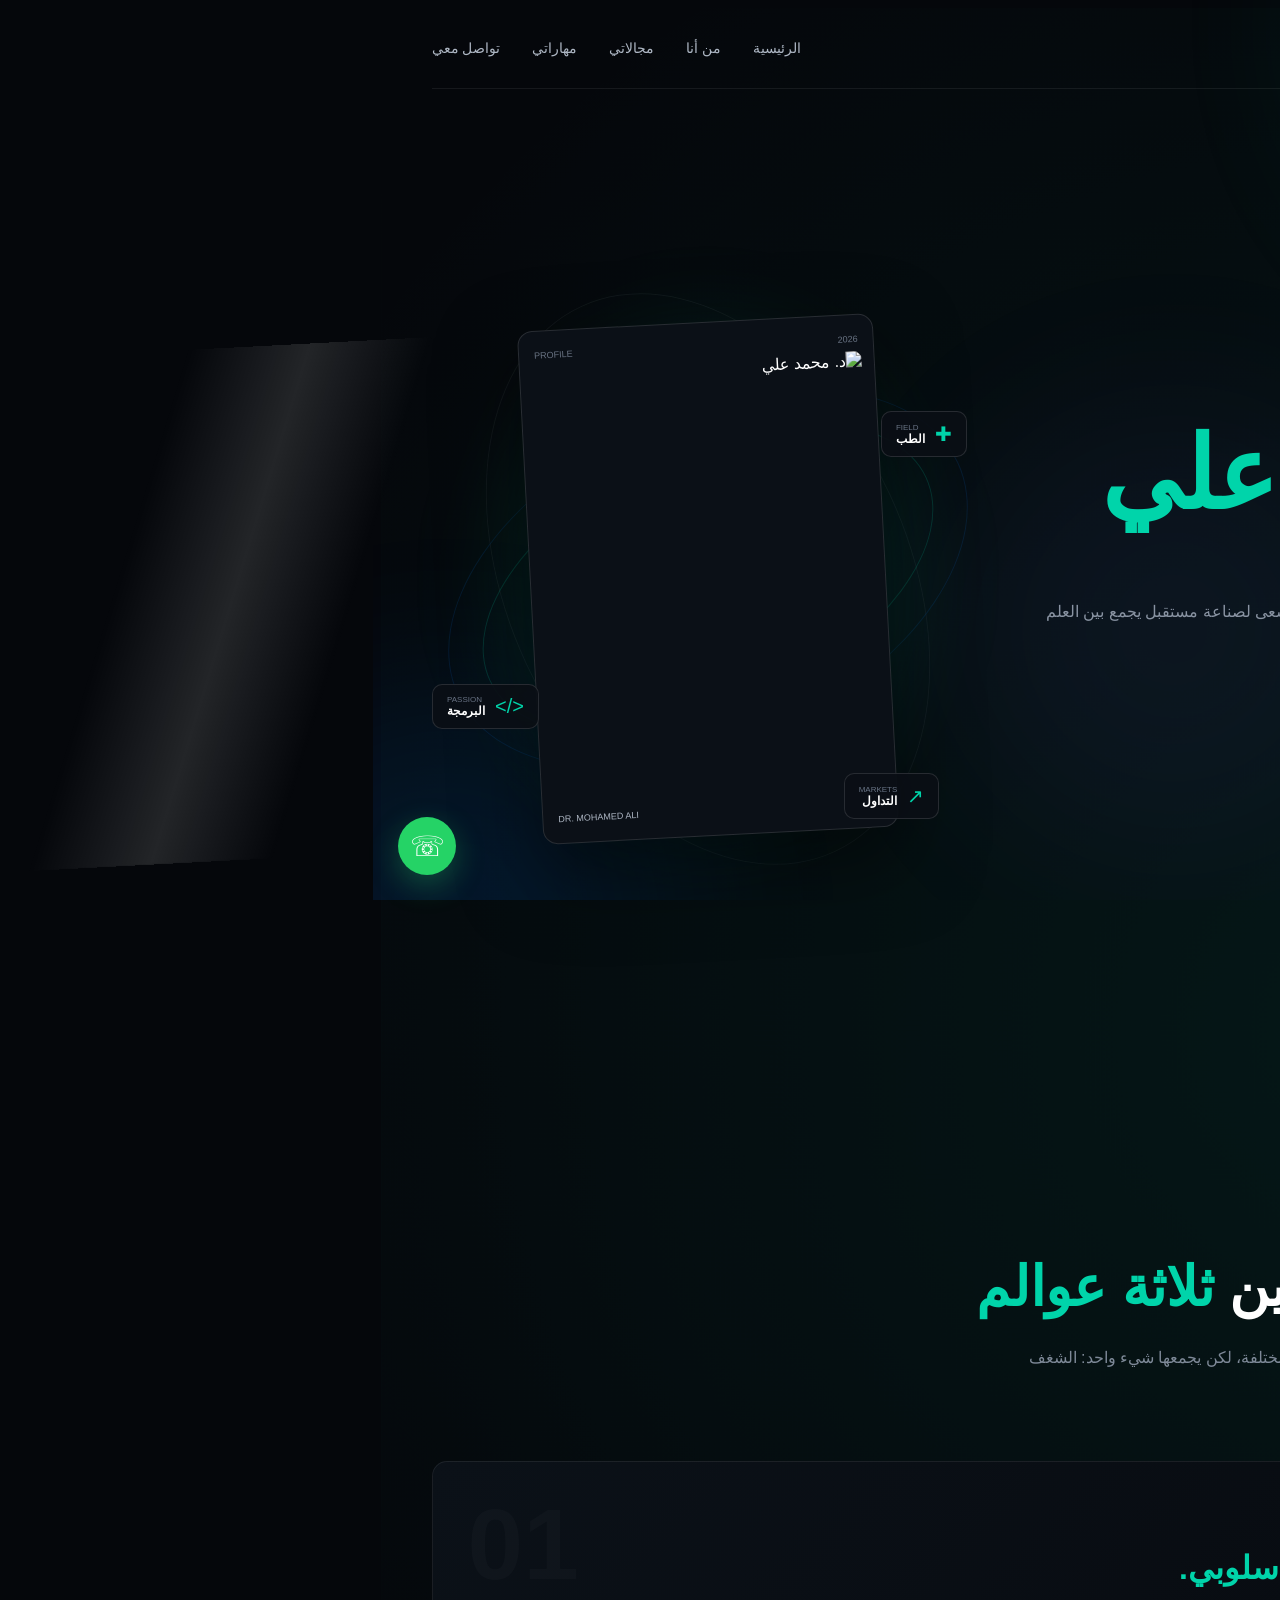
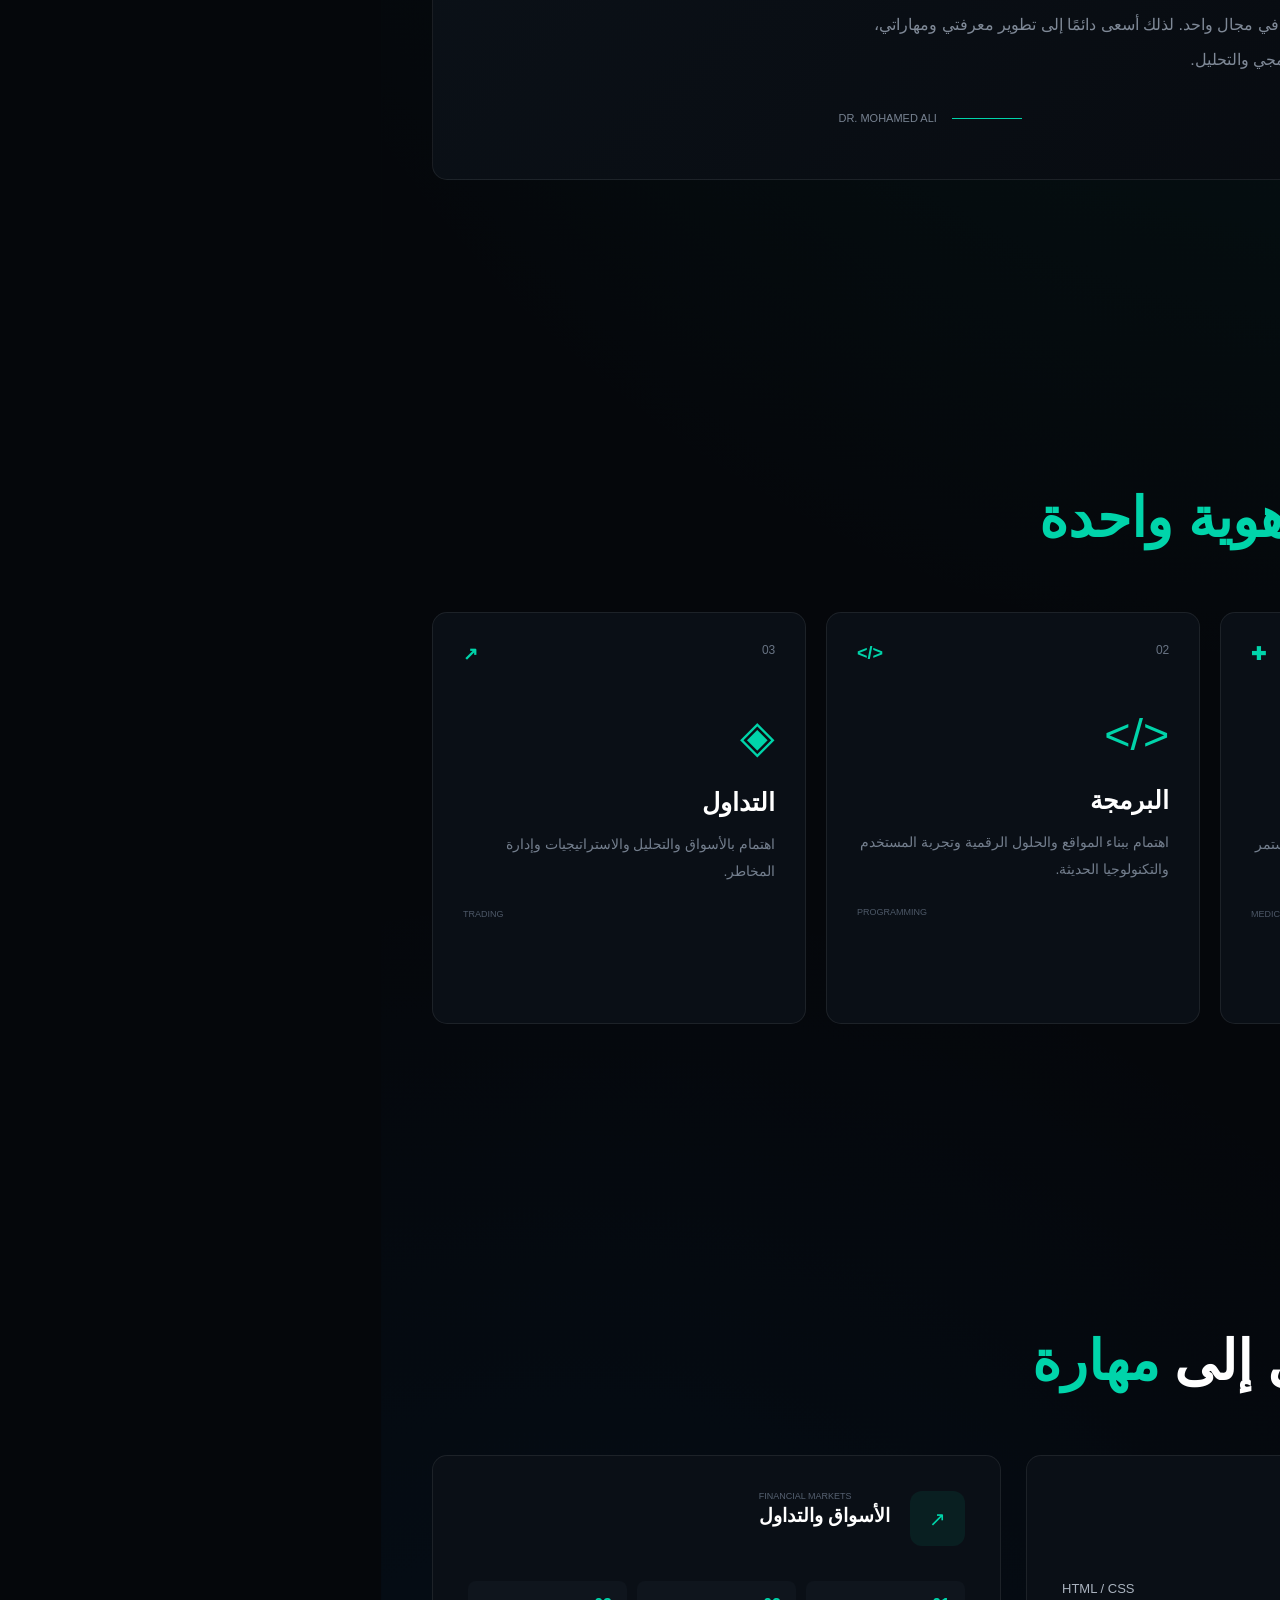
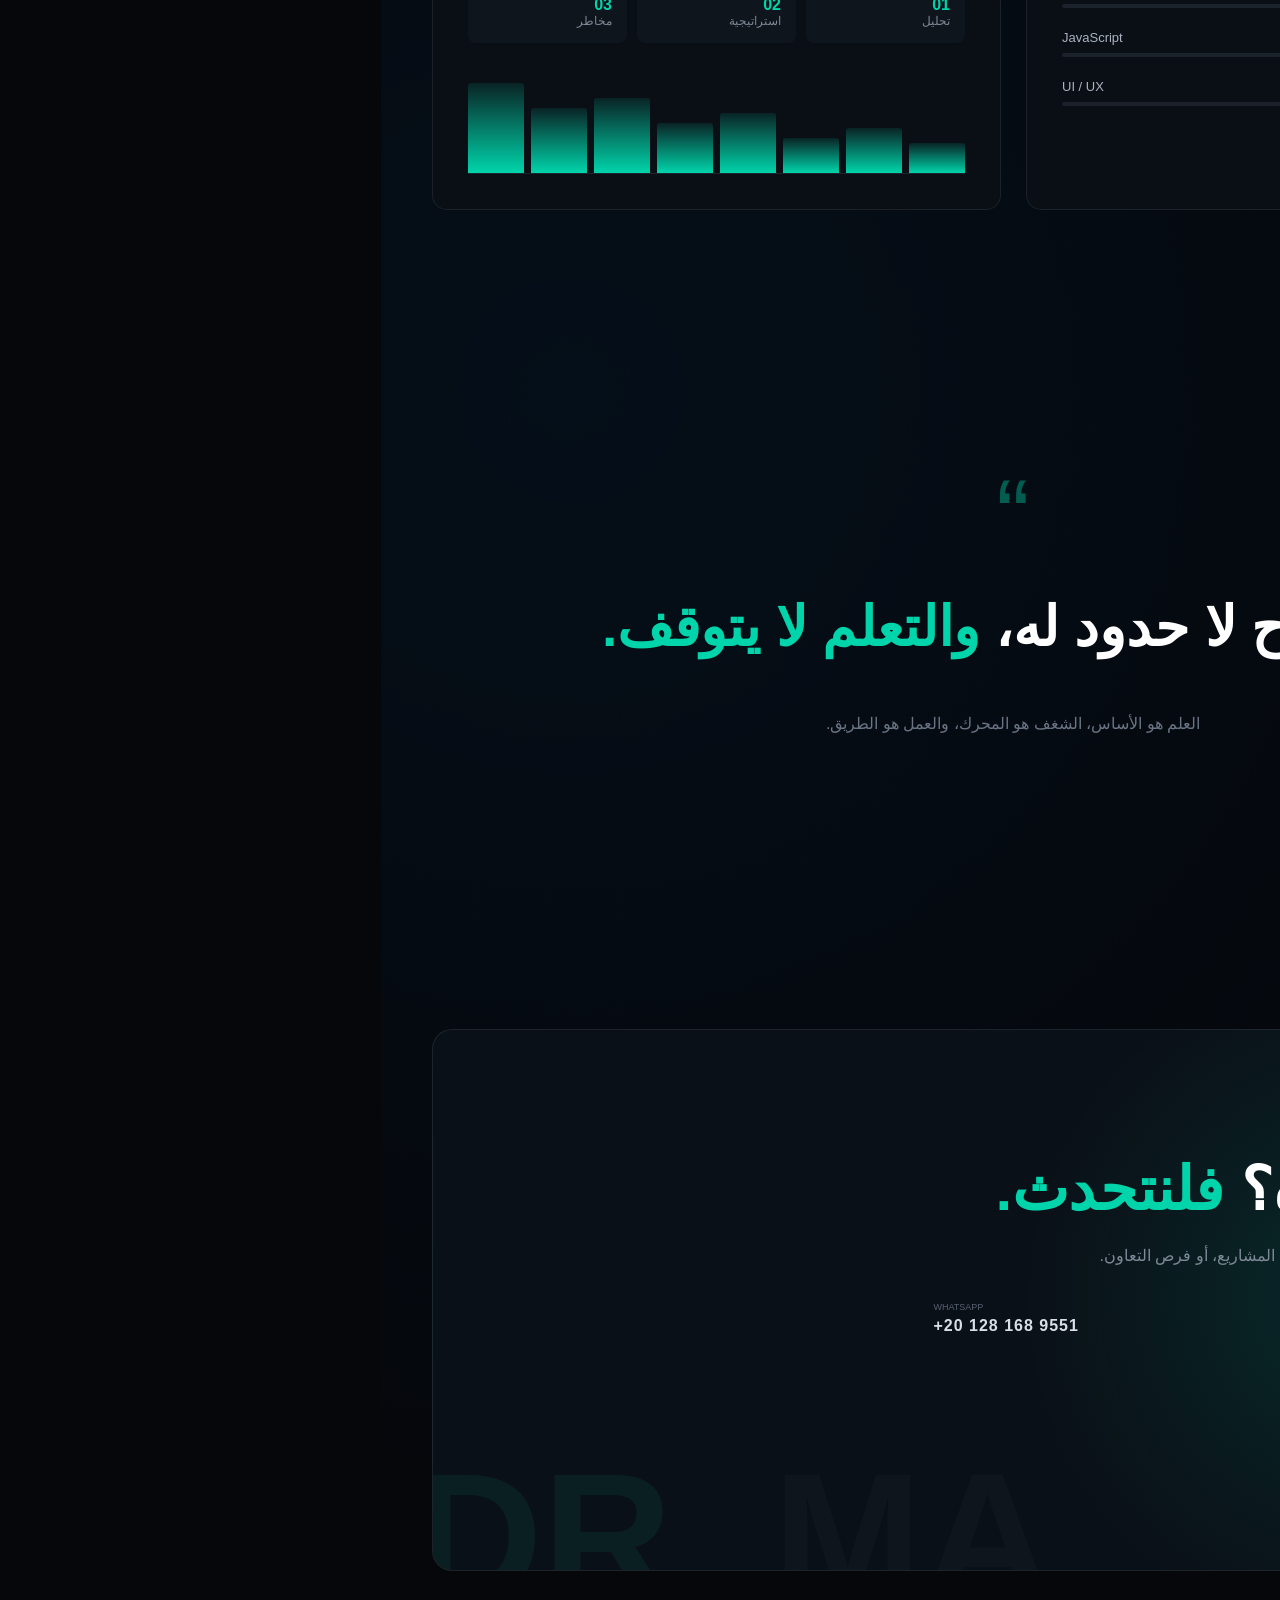
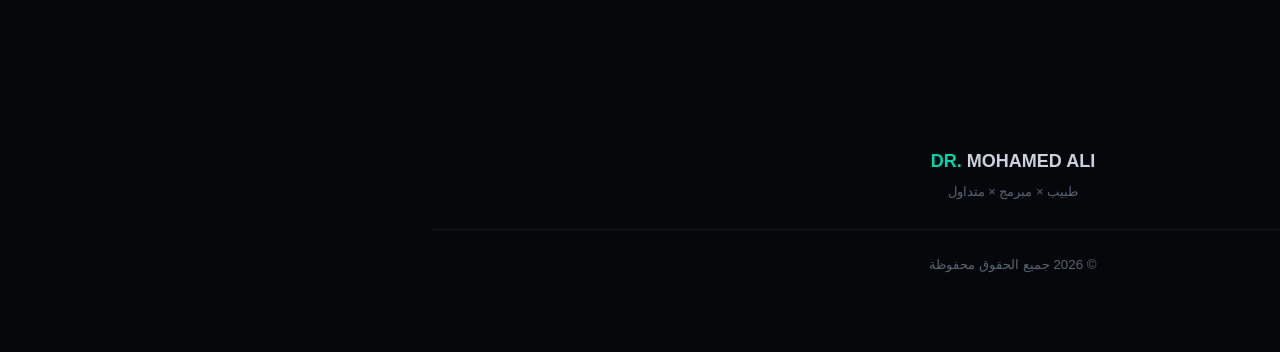
==== commit 4bbfa55a: "Update index.html" ====
--- a/index.html
+++ b/index.html
@@ -527,13 +527,11 @@
     <span>☏</span>
   </a>
 
-</div><script src="script.js"></script>
-</<script src="script.js"></script>body>
-
-</html>
-</div>
-
-<script src="script.js"></script>
+```html
+  </div>
+
+  <script src="script.js"></script>
 
 </body>
 </html>
+```
--- a/style.css
+++ b/style.css
@@ -1227,4 +1227,269 @@
     transition-duration: 0.01ms !important;
   }
 }
+``````css
+/* =========================================
+   EXTRA PREMIUM ANIMATIONS
+========================================= */
+
+/* ظهور العناصر بالتتابع */
+
+.hero-sequence {
+  opacity: 0;
+  animation: heroSequenceIn 0.9s
+    cubic-bezier(.2,.8,.2,1)
+    forwards;
+}
+
+@keyframes heroSequenceIn {
+
+  from {
+    opacity: 0;
+    transform: translateY(30px);
+    filter: blur(6px);
+  }
+
+  to {
+    opacity: 1;
+    transform: translateY(0);
+    filter: blur(0);
+  }
+
+}
+
+
+/* ظهور الأقسام */
+
+.premium-reveal {
+  opacity: 0;
+  transform: translateY(55px);
+  filter: blur(5px);
+
+  transition:
+    opacity 1s ease,
+    transform 1s cubic-bezier(.2,.8,.2,1),
+    filter 1s ease;
+}
+
+.premium-reveal.visible {
+  opacity: 1;
+  transform: translateY(0);
+  filter: blur(0);
+}
+
+
+/* الكروت */
+
+.field-card,
+.skill-box {
+  will-change: transform;
+}
+
+
+/* Progress */
+
+.progress i {
+  width: 0 !important;
+
+  transition:
+    width 1.4s cubic-bezier(.2,.8,.2,1);
+}
+
+
+/* Header عند النزول */
+
+.header {
+  transition:
+    background .35s ease,
+    backdrop-filter .35s ease,
+    border-color .35s ease;
+}
+
+.header.scrolled {
+  background: rgba(5,7,11,.72);
+  backdrop-filter: blur(18px);
+  border-color: rgba(0,212,170,.15);
+}
+
+
+/* الرابط النشط */
+
+.nav a {
+  position: relative;
+}
+
+.nav a::after {
+  content: "";
+
+  position: absolute;
+  right: 0;
+  bottom: -8px;
+
+  width: 0;
+  height: 2px;
+
+  background: #00d4aa;
+
+  transition: width .3s ease;
+}
+
+.nav a:hover::after,
+.nav a.active-link::after {
+  width: 100%;
+}
+
+.nav a.active-link {
+  color: #00d4aa;
+}
+
+
+/* حركة الـ floating tags */
+
+.floating-tag {
+  animation:
+    floatingTag 5s ease-in-out infinite;
+}
+
+.tag-two {
+  animation-delay: -1.5s;
+}
+
+.tag-three {
+  animation-delay: -3s;
+}
+
+@keyframes floatingTag {
+
+  0%,
+  100% {
+    transform: translateY(0);
+  }
+
+  50% {
+    transform: translateY(-9px);
+  }
+
+}
+
+
+/* لمعة للصورة */
+
+.photo-card::after {
+  content: "";
+
+  position: absolute;
+
+  top: 0;
+  left: -120%;
+
+  width: 70%;
+  height: 100%;
+
+  background:
+    linear-gradient(
+      90deg,
+      transparent,
+      rgba(255,255,255,.12),
+      transparent
+    );
+
+  transform: skewX(-20deg);
+
+  animation:
+    photoShine 7s ease-in-out infinite;
+
+  pointer-events: none;
+}
+
+@keyframes photoShine {
+
+  0%,
+  55% {
+    left: -120%;
+  }
+
+  75% {
+    left: 140%;
+  }
+
+  100% {
+    left: 140%;
+  }
+
+}
+
+
+/* تحسين الاقتباس */
+
+.quote-mark {
+  animation:
+    quotePulse 3s ease-in-out infinite;
+}
+
+@keyframes quotePulse {
+
+  0%,
+  100% {
+    opacity: .25;
+    transform: scale(1);
+  }
+
+  50% {
+    opacity: .55;
+    transform: scale(1.08);
+  }
+
+}
+
+
+/* دخول الفوتر */
+
+footer {
+  transition:
+    opacity 1s ease,
+    transform 1s ease;
+}
+
+
+/* منع الحركات على الشاشات الصغيرة جدًا */
+
+@media (max-width: 500px) {
+
+  .premium-reveal {
+    transform: translateY(30px);
+  }
+
+  .hero-sequence {
+    animation-duration: .7s;
+  }
+
+}
+
+
+/* احترام إعدادات تقليل الحركة */
+
+@media (prefers-reduced-motion: reduce) {
+
+  .hero-sequence,
+  .premium-reveal,
+  .floating-tag,
+  .photo-card,
+  .photo-halo,
+  .orbit-one,
+  .orbit-two,
+  .orbit-three,
+  .whatsapp-float,
+  .quote-mark {
+    animation: none !important;
+  }
+
+  .hero-sequence,
+  .premium-reveal {
+    opacity: 1 !important;
+    transform: none !important;
+    filter: none !important;
+  }
+
+}
 ```
+
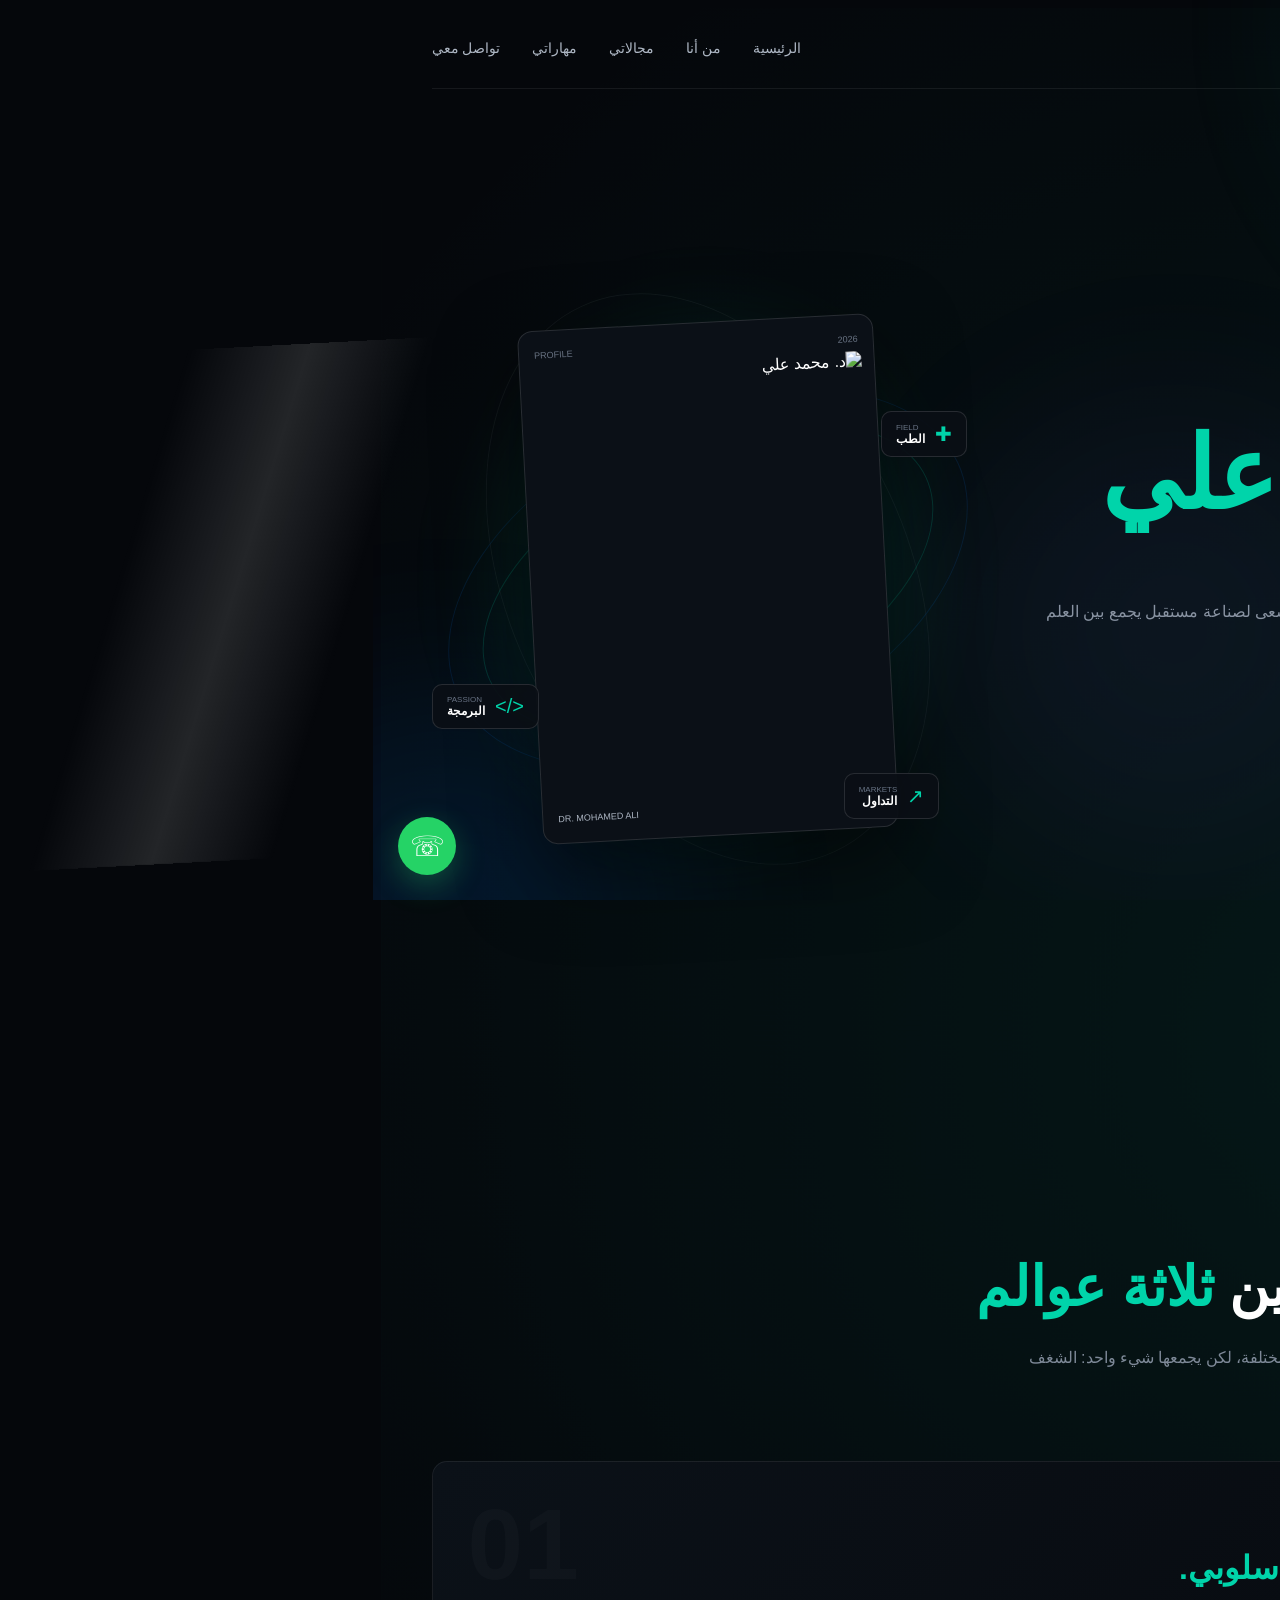
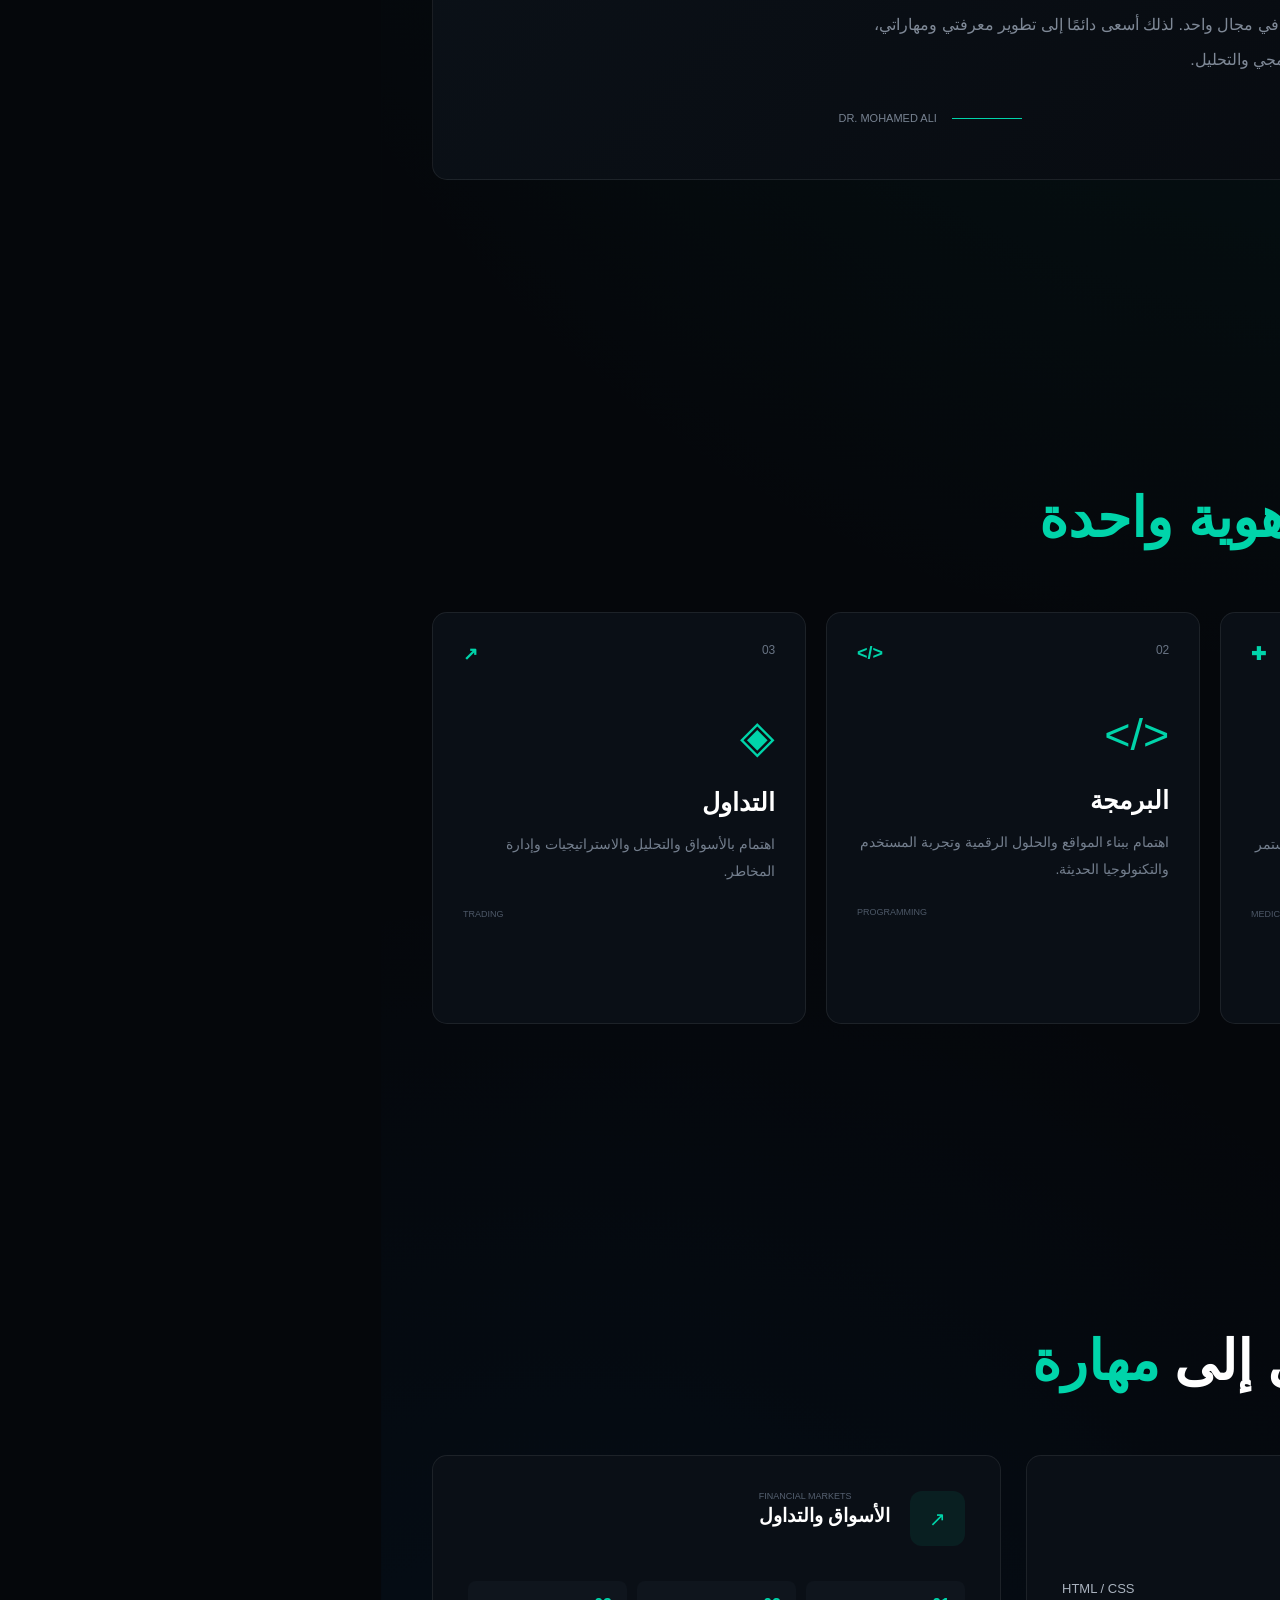
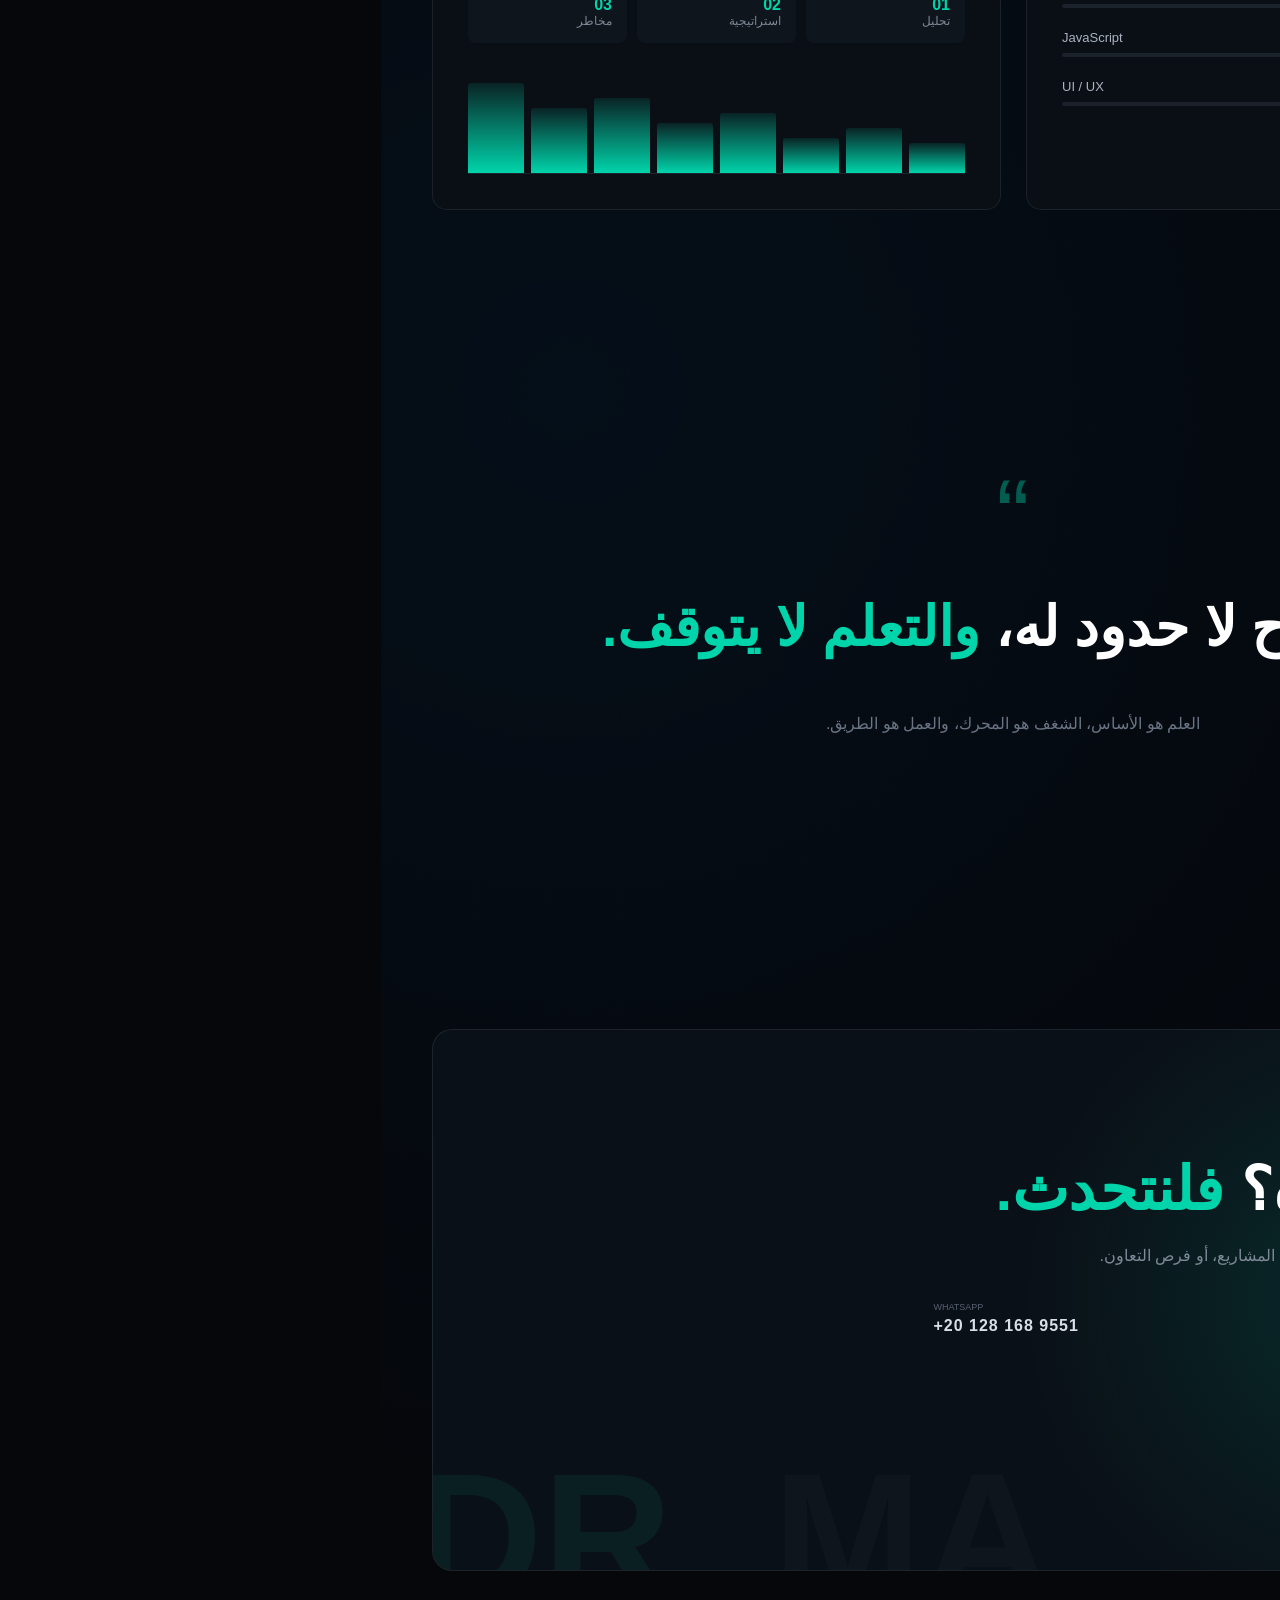
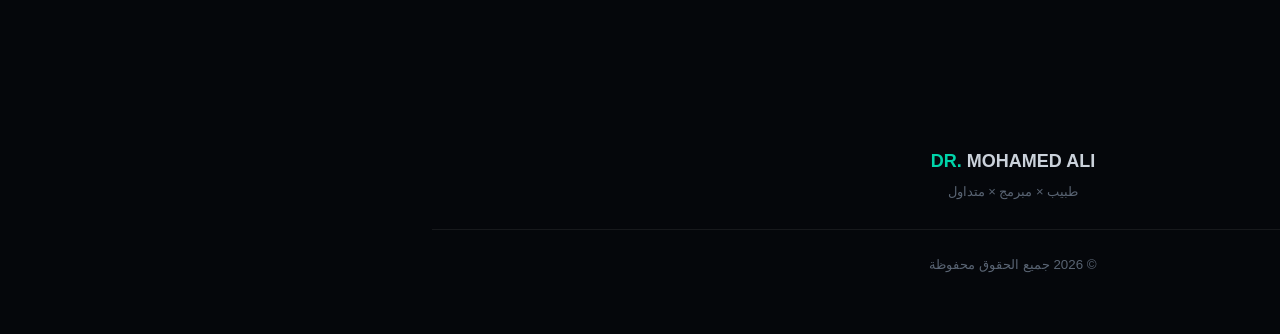
==== commit 0799d31e: "Update index.html" ====
--- a/index.html
+++ b/index.html
@@ -530,8 +530,9 @@
 ```html
   </div>
 
+   </div>
+
   <script src="script.js"></script>
 
 </body>
 </html>
-```
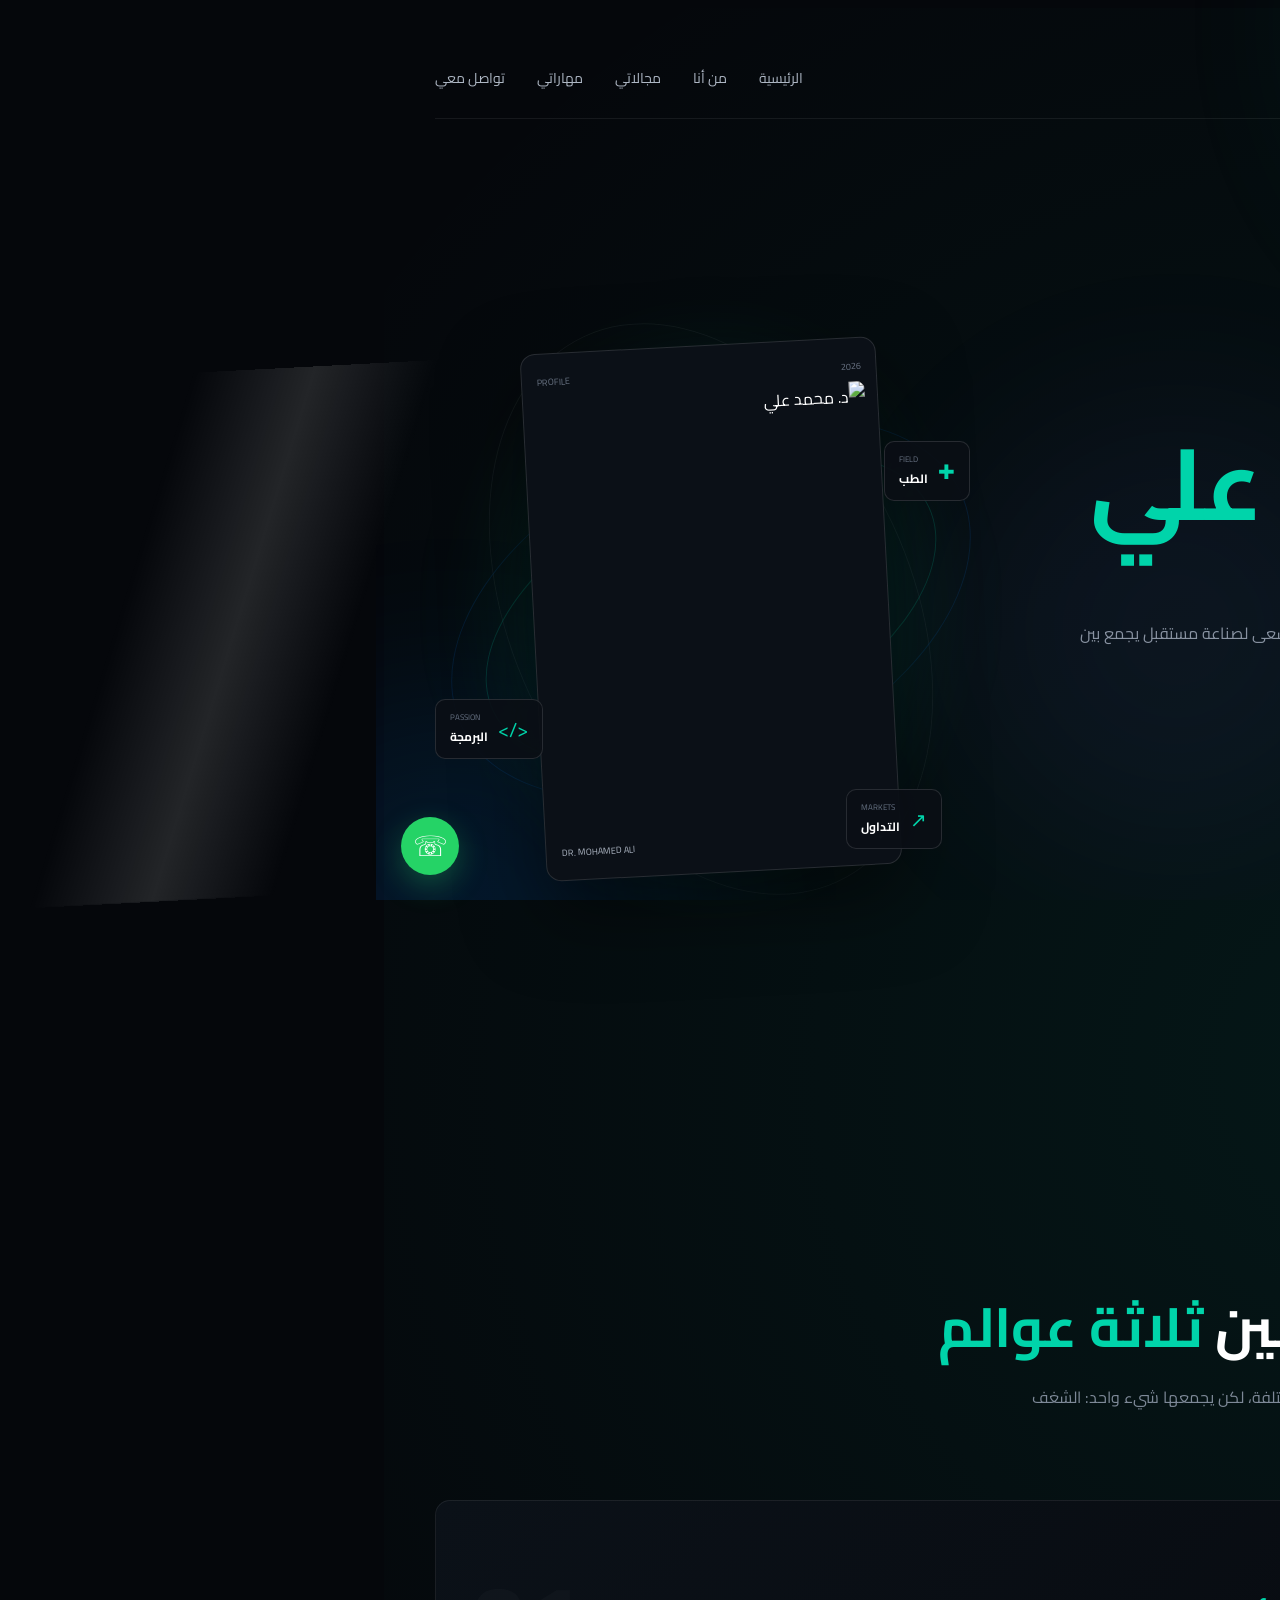
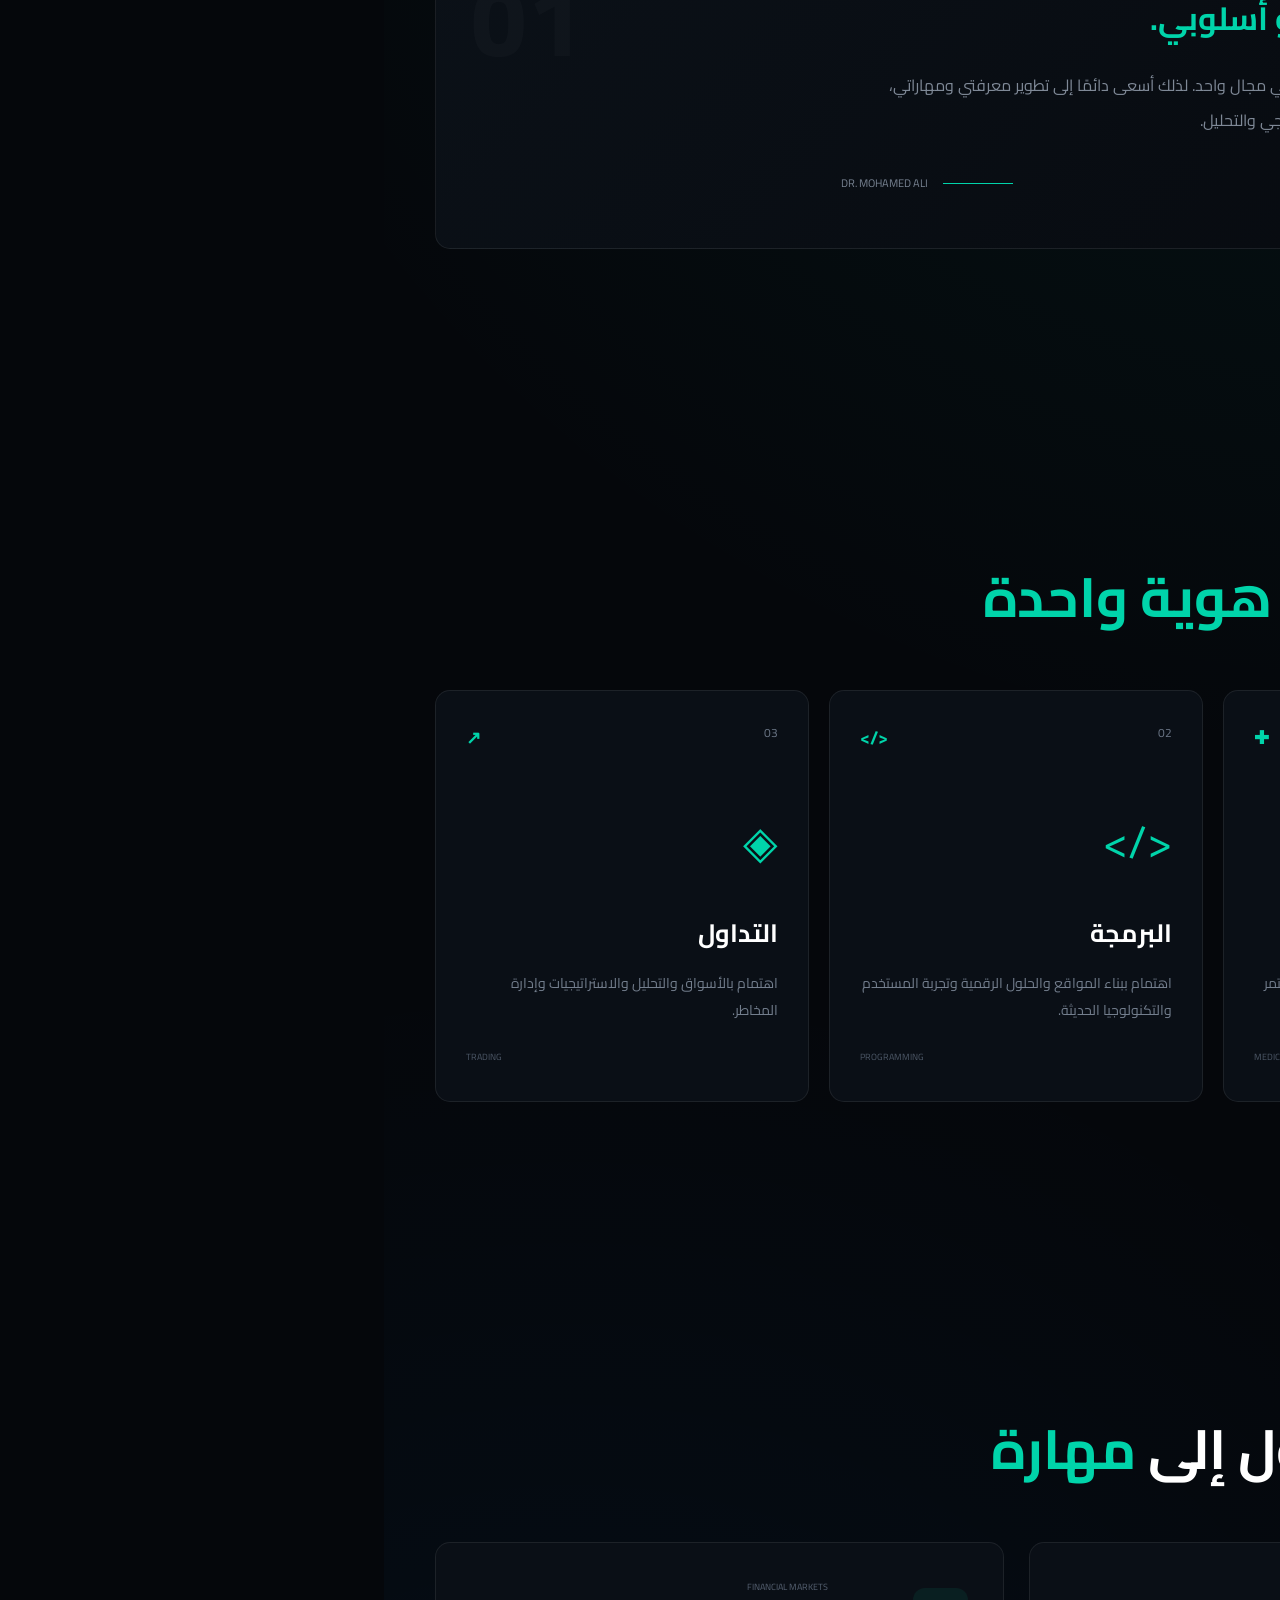
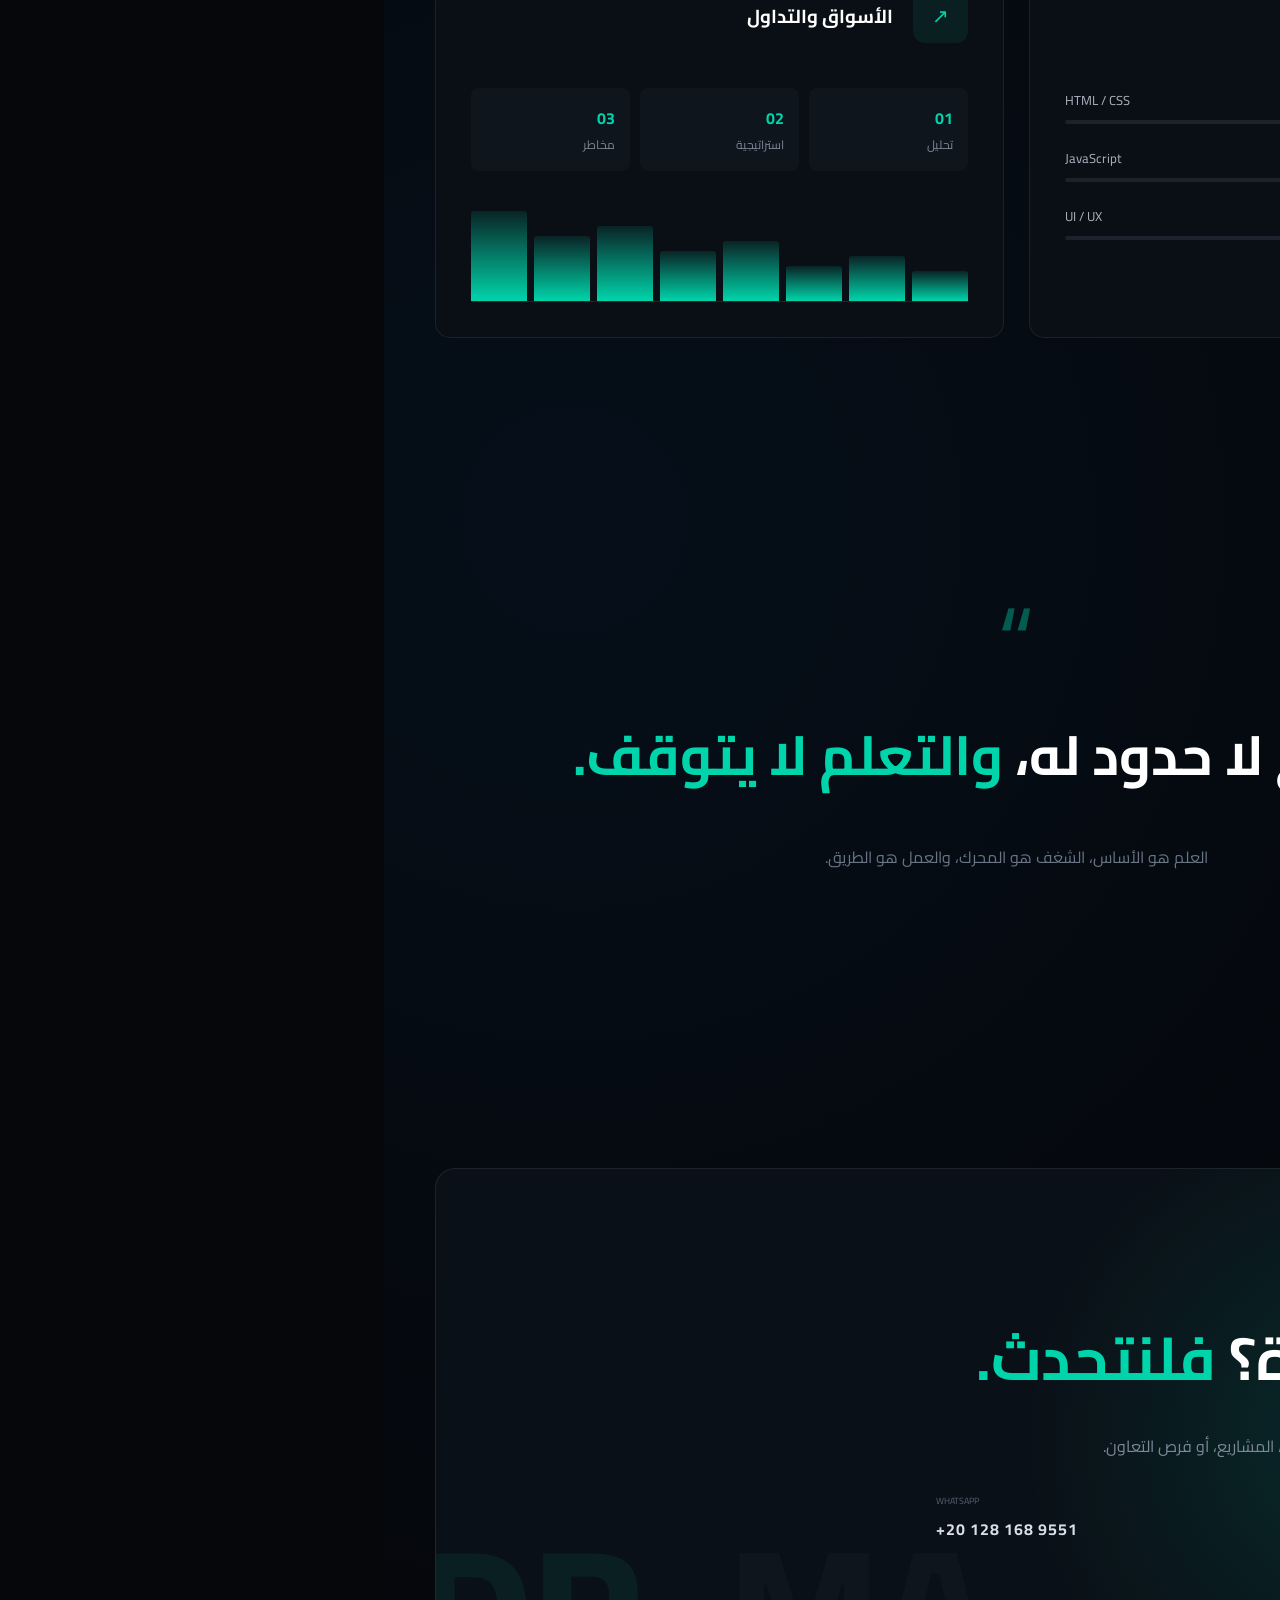
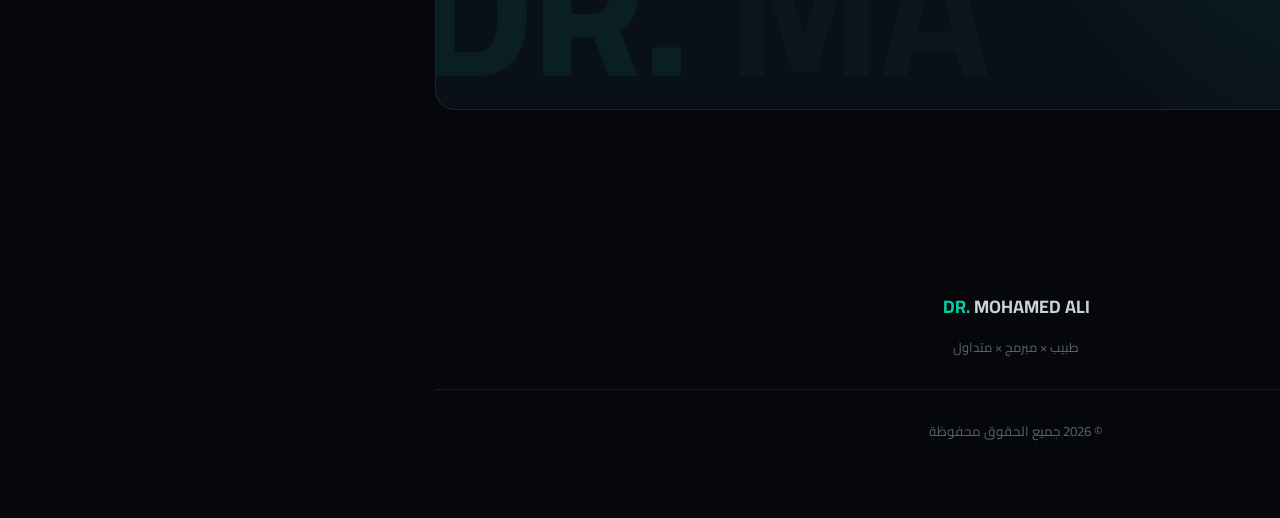
==== commit c18e7924: "Update index.html" ====
--- a/index.html
+++ b/index.html
@@ -1,538 +1,615 @@
 <!DOCTYPE html>
+
 <html lang="ar" dir="rtl">
 
 <head>
   <meta charset="UTF-8">
   <meta name="viewport" content="width=device-width, initial-scale=1.0">
 
-  <title>د. محمد علي</title>
+<meta name="description"
+ content="الموقع الشخصي للدكتور محمد علي — طبيب، مبرمج ومتداول، شغوف بالطب والتكنولوجيا والأسواق المالية.">
+
+  <meta name="theme-color" content="#080b12">
+
+  <title>د. محمد علي | طبيب × مبرمج × متداول</title>
+
+  <link rel="preconnect" href="https://fonts.googleapis.com">
+  <link rel="preconnect" href="https://fonts.gstatic.com" crossorigin>
+
+  <link
+    href="https://fonts.googleapis.com/css2?family=Cairo:wght@400;500;600;700;800&family=Space+Grotesk:wght@400;500;600;700&display=swap"
+    rel="stylesheet">
 
   <link rel="stylesheet" href="style.css">
 </head>
 
-<body><div class="site">
-
-  <!-- خلفية -->
-  <div class="background">
-    <div class="glow glow-1"></div>
-    <div class="glow glow-2"></div>
-    <div class="glow glow-3"></div>
-    <div id="particles"></div>
-  </div>
-
-  <!-- القائمة -->
-  <header class="header">
-    <div class="logo">
-      <span>DR.</span> MOHAMED ALI
-    </div>
-
-    <button class="menu-btn" id="menuBtn">☰</button>
-
-    <nav class="nav" id="nav">
-      <a href="#home">الرئيسية</a>
-      <a href="#about">من أنا</a>
-      <a href="#fields">مجالاتي</a>
-      <a href="#skills">مهاراتي</a>
-      <a href="#contact">تواصل معي</a>
-    </nav>
-  </header>
-
-
-  <!-- =========================
-       HERO
-  ========================== -->
-
-  <main>
-
-    <section class="hero" id="home">
-
-      <div class="hero-content">
-
-        <div class="eyebrow">
-          <i></i>
-          أهلاً بك في عالمي
-          <i></i>
-        </div>
-
-        <h1>
-          <span>د.</span>
-          محمد
-          <strong>علي</strong>
-        </h1>
-
-        <div class="roles">
-          <span>طبيب</span>
-          <b>×</b>
-          <span>مبرمج</span>
-          <b>×</b>
-          <span>متداول</span>
-        </div>
-
-        <p class="hero-text">
-          شغوف بالطب والتكنولوجيا والأسواق المالية،
-          وأسعى لصناعة مستقبل يجمع بين العلم
-          والإبداع والتكنولوجيا.
-        </p>
-
-        <div class="hero-actions">
-
-          <a
-            class="btn primary"
-            href="https://wa.me/201281689551"
-            target="_blank">
-            <span>تواصل معي</span>
-            <b>↗</b>
-          </a>
-
-          <a class="btn secondary" href="#about">
-            اكتشف قصتي
-          </a>
-
-        </div>
-
-        <div class="stats">
-
-          <div class="stat">
-            <strong>03</strong>
-            <span>مجالات</span>
-          </div>
-
-          <div class="stat">
-            <strong>∞</strong>
-            <span>طموح</span>
-          </div>
-
-          <div class="stat">
-            <strong>100%</strong>
-            <span>شغف</span>
-          </div>
-
-        </div>
-
-      </div>
-
-
-      <!-- الصورة -->
-
-      <div class="hero-visual">
-
-        <div class="orbit orbit-one"></div>
-        <div class="orbit orbit-two"></div>
-        <div class="orbit orbit-three"></div>
-
-        <div class="photo-halo"></div>
-
-        <div class="photo-card">
-
-          <div class="photo-top">
-            <span>PROFILE</span>
-            <span>2026</span>
-          </div>
+<body>
+
+  <div class="site">
+
+```
+<!-- Background -->
+<div class="background" aria-hidden="true">
+  <div class="glow glow-1"></div>
+  <div class="glow glow-2"></div>
+  <div class="glow glow-3"></div>
+  <div id="particles"></div>
+</div>
+
+<!-- Header -->
+<header class="header">
+
+  <a href="#home" class="logo" aria-label="الصفحة الرئيسية">
+    <span>DR.</span> MOHAMED ALI
+  </a>
+
+  <button
+    class="menu-btn"
+    id="menuBtn"
+    type="button"
+    aria-label="فتح القائمة"
+    aria-expanded="false">
+    ☰
+  </button>
+
+  <nav class="nav" id="nav">
+
+    <a href="#home">الرئيسية</a>
+    <a href="#about">من أنا</a>
+    <a href="#fields">مجالاتي</a>
+    <a href="#skills">مهاراتي</a>
+    <a href="#contact">تواصل معي</a>
+
+  </nav>
+
+</header>
+
+<main>
+
+  <!-- HERO -->
+  <section class="hero" id="home">
+
+    <div class="hero-content">
+
+      <div class="eyebrow">
+        <i></i>
+        أهلاً بك في عالمي
+        <i></i>
+      </div>
+
+      <h1>
+        <span>د.</span>
+        محمد
+        <strong>علي</strong>
+      </h1>
+
+      <div class="roles">
+        <span>طبيب</span>
+        <b>×</b>
+        <span>مبرمج</span>
+        <b>×</b>
+        <span>متداول</span>
+      </div>
+
+      <p class="hero-text">
+        شغوف بالطب والتكنولوجيا والأسواق المالية،
+        وأسعى لصناعة مستقبل يجمع بين العلم
+        والإبداع والتكنولوجيا.
+      </p>
+
+      <div class="hero-actions">
+
+        <a
+          class="btn primary"
+          href="https://wa.me/201281689551"
+          target="_blank"
+          rel="noopener noreferrer">
+
+          <span>تواصل معي</span>
+          <b>↗</b>
+
+        </a>
+
+        <a class="btn secondary" href="#about">
+          اكتشف قصتي
+        </a>
+
+      </div>
+
+      <div class="stats">
+
+        <div class="stat">
+          <strong>03</strong>
+          <span>مجالات</span>
+        </div>
+
+        <div class="stat">
+          <strong>∞</strong>
+          <span>طموح</span>
+        </div>
+
+        <div class="stat">
+          <strong>100%</strong>
+          <span>شغف</span>
+        </div>
+
+      </div>
+
+    </div>
+
+    <!-- HERO VISUAL -->
+    <div class="hero-visual">
+
+      <div class="orbit orbit-one"></div>
+      <div class="orbit orbit-two"></div>
+      <div class="orbit orbit-three"></div>
+
+      <div class="photo-halo"></div>
+
+      <div class="photo-card">
+
+        <div class="photo-top">
+          <span>PROFILE</span>
+          <span>2026</span>
+        </div>
+
+        <div class="photo-wrapper">
 
           <img
             src="https://i.ibb.co/BxK1s4K/IMG-20260902-WA0141.jpg"
-            alt="د. محمد علي">
-
-          <div class="photo-bottom">
-            <span>DR. MOHAMED ALI</span>
-            <span>✦</span>
-          </div>
-
-        </div>
-
-        <div class="floating-tag tag-one">
-          <span>✚</span>
-          <div>
-            <small>FIELD</small>
-            <strong>الطب</strong>
-          </div>
-        </div>
-
-        <div class="floating-tag tag-two">
-          <span>&lt;/&gt;</span>
-          <div>
-            <small>PASSION</small>
-            <strong>البرمجة</strong>
-          </div>
-        </div>
-
-        <div class="floating-tag tag-three">
+            alt="د. محمد علي"
+            loading="eager">
+
+        </div>
+
+        <div class="photo-bottom">
+          <span>DR. MOHAMED ALI</span>
+          <span>✦</span>
+        </div>
+
+      </div>
+
+      <div class="floating-tag tag-one">
+
+        <span>✚</span>
+
+        <div>
+          <small>FIELD</small>
+          <strong>الطب</strong>
+        </div>
+
+      </div>
+
+      <div class="floating-tag tag-two">
+
+        <span>&lt;/&gt;</span>
+
+        <div>
+          <small>PASSION</small>
+          <strong>البرمجة</strong>
+        </div>
+
+      </div>
+
+      <div class="floating-tag tag-three">
+
+        <span>↗</span>
+
+        <div>
+          <small>MARKETS</small>
+          <strong>التداول</strong>
+        </div>
+
+      </div>
+
+    </div>
+
+  </section>
+
+
+  <!-- ABOUT -->
+  <section class="section about" id="about">
+
+    <div class="section-label">
+      01 / من أنا
+    </div>
+
+    <div class="section-title">
+
+      <h2>
+        شخص يجمع بين
+        <span>ثلاثة عوالم</span>
+      </h2>
+
+      <p>
+        الطب، البرمجة، والأسواق المالية.
+        ثلاث مجالات مختلفة، لكن يجمعها شيء واحد:
+        الشغف بالتعلم والتطور.
+      </p>
+
+    </div>
+
+    <div class="about-box">
+
+      <div class="about-number">
+        01
+      </div>
+
+      <div class="about-content">
+
+        <h3>
+          التعلم المستمر
+          <span>هو أسلوبي.</span>
+        </h3>
+
+        <p>
+          أؤمن أن الإنسان لا يجب أن يحصر نفسه
+          في مجال واحد. لذلك أسعى دائمًا إلى
+          تطوير معرفتي ومهاراتي، والجمع بين
+          التفكير الطبي والمنطق البرمجي والتحليل.
+        </p>
+
+        <div class="signature">
+
+          <span>DR. MOHAMED ALI</span>
+          <i></i>
+
+        </div>
+
+      </div>
+
+    </div>
+
+  </section>
+
+
+  <!-- FIELDS -->
+  <section class="section fields" id="fields">
+
+    <div class="section-label">
+      02 / مجالاتي
+    </div>
+
+    <div class="section-title">
+
+      <h2>
+        ثلاثة مجالات،
+        <span>هوية واحدة</span>
+      </h2>
+
+    </div>
+
+    <div class="field-grid">
+
+      <article class="field-card medical">
+
+        <div class="card-head">
+          <span>01</span>
+          <b>✚</b>
+        </div>
+
+        <div class="card-icon">
+          ⚕
+        </div>
+
+        <h3>الطب</h3>
+
+        <p>
+          شغف بالعلوم الطبية والرعاية الصحية
+          والتعلم المستمر وتطوير المعرفة.
+        </p>
+
+        <small>
+          MEDICINE
+        </small>
+
+      </article>
+
+
+      <article class="field-card coding">
+
+        <div class="card-head">
+          <span>02</span>
+          <b>&lt;/&gt;</b>
+        </div>
+
+        <div class="card-icon">
+          &lt;/&gt;
+        </div>
+
+        <h3>البرمجة</h3>
+
+        <p>
+          اهتمام ببناء المواقع والحلول الرقمية
+          وتجربة المستخدم والتكنولوجيا الحديثة.
+        </p>
+
+        <small>
+          PROGRAMMING
+        </small>
+
+      </article>
+
+
+      <article class="field-card trading">
+
+        <div class="card-head">
+          <span>03</span>
+          <b>↗</b>
+        </div>
+
+        <div class="card-icon">
+          ◈
+        </div>
+
+        <h3>التداول</h3>
+
+        <p>
+          اهتمام بالأسواق والتحليل والاستراتيجيات
+          وإدارة المخاطر.
+        </p>
+
+        <small>
+          TRADING
+        </small>
+
+      </article>
+
+    </div>
+
+  </section>
+
+
+  <!-- SKILLS -->
+  <section class="section skills" id="skills">
+
+    <div class="section-label">
+      03 / مهاراتي
+    </div>
+
+    <div class="section-title">
+
+      <h2>
+        المعرفة تتحول إلى
+        <span>مهارة</span>
+      </h2>
+
+    </div>
+
+    <div class="skills-grid">
+
+      <!-- Technology -->
+      <div class="skill-box">
+
+        <div class="skill-header">
+
+          <div class="skill-symbol">
+            &lt;/&gt;
+          </div>
+
+          <div>
+            <small>TECHNOLOGY</small>
+            <h3>البرمجة والتكنولوجيا</h3>
+          </div>
+
+        </div>
+
+
+        <div class="skill-row">
+
+          <div>
+            <span>HTML / CSS</span>
+            <b>90%</b>
+          </div>
+
+          <div class="progress">
+            <i style="width:90%"></i>
+          </div>
+
+        </div>
+
+
+        <div class="skill-row">
+
+          <div>
+            <span>JavaScript</span>
+            <b>80%</b>
+          </div>
+
+          <div class="progress">
+            <i style="width:80%"></i>
+          </div>
+
+        </div>
+
+
+        <div class="skill-row">
+
+          <div>
+            <span>UI / UX</span>
+            <b>85%</b>
+          </div>
+
+          <div class="progress">
+            <i style="width:85%"></i>
+          </div>
+
+        </div>
+
+      </div>
+
+
+      <!-- Markets -->
+      <div class="skill-box market-box">
+
+        <div class="skill-header">
+
+          <div class="skill-symbol">
+            ↗
+          </div>
+
+          <div>
+            <small>FINANCIAL MARKETS</small>
+            <h3>الأسواق والتداول</h3>
+          </div>
+
+        </div>
+
+        <div class="market-grid">
+
+          <div>
+            <strong>01</strong>
+            <span>تحليل</span>
+          </div>
+
+          <div>
+            <strong>02</strong>
+            <span>استراتيجية</span>
+          </div>
+
+          <div>
+            <strong>03</strong>
+            <span>مخاطر</span>
+          </div>
+
+        </div>
+
+        <div class="chart" aria-hidden="true">
+
+          <div></div>
+          <div></div>
+          <div></div>
+          <div></div>
+          <div></div>
+          <div></div>
+          <div></div>
+          <div></div>
+
+        </div>
+
+      </div>
+
+    </div>
+
+  </section>
+
+
+  <!-- QUOTE -->
+  <section class="quote">
+
+    <div class="quote-mark">
+      “
+    </div>
+
+    <h2>
+      الطموح لا حدود له،
+      <span>والتعلم لا يتوقف.</span>
+    </h2>
+
+    <p>
+      العلم هو الأساس، الشغف هو المحرك،
+      والعمل هو الطريق.
+    </p>
+
+  </section>
+
+
+  <!-- CONTACT -->
+  <section class="section contact" id="contact">
+
+    <div class="contact-card">
+
+      <div class="contact-content">
+
+        <div class="section-label">
+          04 / تواصل معي
+        </div>
+
+        <h2>
+          لديك فكرة؟
+          <span>فلنتحدث.</span>
+        </h2>
+
+        <p>
+          يسعدني التواصل معك بخصوص الأفكار،
+          المشاريع، أو فرص التعاون.
+        </p>
+
+        <div class="contact-number">
+
+          <small>WHATSAPP</small>
+
+          <strong>
+            +20 128 168 9551
+          </strong>
+
+        </div>
+
+        <a
+          href="https://wa.me/201281689551"
+          target="_blank"
+          rel="noopener noreferrer"
+          class="contact-btn">
+
+          ابدأ المحادثة
           <span>↗</span>
-          <div>
-            <small>MARKETS</small>
-            <strong>التداول</strong>
-          </div>
-        </div>
-
-      </div>
-
-    </section>
-
-
-    <!-- =========================
-         ABOUT
-    ========================== -->
-
-    <section class="section about" id="about">
-
-      <div class="section-label">
-        01 / من أنا
-      </div>
-
-      <div class="section-title">
-        <h2>
-          شخص يجمع بين
-          <span>ثلاثة عوالم</span>
-        </h2>
-
-        <p>
-          الطب، البرمجة، والأسواق المالية.
-          ثلاث مجالات مختلفة، لكن يجمعها شيء واحد:
-          الشغف بالتعلم والتطور.
-        </p>
-      </div>
-
-      <div class="about-box">
-
-        <div class="about-number">01</div>
-
-        <div class="about-content">
-
-          <h3>
-            التعلم المستمر
-            <span>هو أسلوبي.</span>
-          </h3>
-
-          <p>
-            أؤمن أن الإنسان لا يجب أن يحصر نفسه
-            في مجال واحد. لذلك أسعى دائمًا إلى
-            تطوير معرفتي ومهاراتي، والجمع بين
-            التفكير الطبي والمنطق البرمجي والتحليل.
-          </p>
-
-          <div class="signature">
-            <span>DR. MOHAMED ALI</span>
-            <i></i>
-          </div>
-
-        </div>
-
-      </div>
-
-    </section>
-
-
-    <!-- =========================
-         FIELDS
-    ========================== -->
-
-    <section class="section fields" id="fields">
-
-      <div class="section-label">
-        02 / مجالاتي
-      </div>
-
-      <div class="section-title">
-        <h2>
-          ثلاثة مجالات،
-          <span>هوية واحدة</span>
-        </h2>
-      </div>
-
-      <div class="field-grid">
-
-        <article class="field-card medical">
-
-          <div class="card-head">
-            <span>01</span>
-            <b>✚</b>
-          </div>
-
-          <div class="card-icon">⚕</div>
-
-          <h3>الطب</h3>
-
-          <p>
-            شغف بالعلوم الطبية والرعاية الصحية
-            والتعلم المستمر وتطوير المعرفة.
-          </p>
-
-          <small>MEDICINE</small>
-
-        </article>
-
-
-        <article class="field-card coding">
-
-          <div class="card-head">
-            <span>02</span>
-            <b>&lt;/&gt;</b>
-          </div>
-
-          <div class="card-icon">&lt;/&gt;</div>
-
-          <h3>البرمجة</h3>
-
-          <p>
-            اهتمام ببناء المواقع والحلول الرقمية
-            وتجربة المستخدم والتكنولوجيا الحديثة.
-          </p>
-
-          <small>PROGRAMMING</small>
-
-        </article>
-
-
-        <article class="field-card trading">
-
-          <div class="card-head">
-            <span>03</span>
-            <b>↗</b>
-          </div>
-
-          <div class="card-icon">◈</div>
-
-          <h3>التداول</h3>
-
-          <p>
-            اهتمام بالأسواق والتحليل والاستراتيجيات
-            وإدارة المخاطر.
-          </p>
-
-          <small>TRADING</small>
-
-        </article>
-
-      </div>
-
-    </section>
-
-
-    <!-- =========================
-         SKILLS
-    ========================== -->
-
-    <section class="section skills" id="skills">
-
-      <div class="section-label">
-        03 / مهاراتي
-      </div>
-
-      <div class="section-title">
-        <h2>
-          المعرفة تتحول إلى
-          <span>مهارة</span>
-        </h2>
-      </div>
-
-      <div class="skills-grid">
-
-        <div class="skill-box">
-
-          <div class="skill-header">
-            <div class="skill-symbol">&lt;/&gt;</div>
-
-            <div>
-              <small>TECHNOLOGY</small>
-              <h3>البرمجة والتكنولوجيا</h3>
-            </div>
-          </div>
-
-          <div class="skill-row">
-            <div>
-              <span>HTML / CSS</span>
-              <b>90%</b>
-            </div>
-
-            <div class="progress">
-              <i style="width:90%"></i>
-            </div>
-          </div>
-
-          <div class="skill-row">
-            <div>
-              <span>JavaScript</span>
-              <b>80%</b>
-            </div>
-
-            <div class="progress">
-              <i style="width:80%"></i>
-            </div>
-          </div>
-
-          <div class="skill-row">
-            <div>
-              <span>UI / UX</span>
-              <b>85%</b>
-            </div>
-
-            <div class="progress">
-              <i style="width:85%"></i>
-            </div>
-          </div>
-
-        </div>
-
-
-        <div class="skill-box market-box">
-
-          <div class="skill-header">
-            <div class="skill-symbol">↗</div>
-
-            <div>
-              <small>FINANCIAL MARKETS</small>
-              <h3>الأسواق والتداول</h3>
-            </div>
-          </div>
-
-          <div class="market-grid">
-
-            <div>
-              <strong>01</strong>
-              <span>تحليل</span>
-            </div>
-
-            <div>
-              <strong>02</strong>
-              <span>استراتيجية</span>
-            </div>
-
-            <div>
-              <strong>03</strong>
-              <span>مخاطر</span>
-            </div>
-
-          </div>
-
-          <div class="chart">
-            <div></div>
-            <div></div>
-            <div></div>
-            <div></div>
-            <div></div>
-            <div></div>
-            <div></div>
-            <div></div>
-          </div>
-
-        </div>
-
-      </div>
-
-    </section>
-
-
-    <!-- =========================
-         QUOTE
-    ========================== -->
-
-    <section class="quote">
-
-      <div class="quote-mark">“</div>
-
-      <h2>
-        الطموح لا حدود له،
-        <span>والتعلم لا يتوقف.</span>
-      </h2>
-
-      <p>
-        العلم هو الأساس، الشغف هو المحرك،
-        والعمل هو الطريق.
-      </p>
-
-    </section>
-
-
-    <!-- =========================
-         CONTACT
-    ========================== -->
-
-    <section class="section contact" id="contact">
-
-      <div class="contact-card">
-
-        <div class="contact-content">
-
-          <div class="section-label">
-            04 / تواصل معي
-          </div>
-
-          <h2>
-            لديك فكرة؟
-            <span>فلنتحدث.</span>
-          </h2>
-
-          <p>
-            يسعدني التواصل معك بخصوص الأفكار،
-            المشاريع، أو فرص التعاون.
-          </p>
-
-          <div class="contact-number">
-            <small>WHATSAPP</small>
-            <strong>+20 128 168 9551</strong>
-          </div>
-
-          <a
-            href="https://wa.me/201281689551"
-            target="_blank"
-            class="contact-btn">
-            ابدأ المحادثة
-            <span>↗</span>
-          </a>
-
-        </div>
-
-        <div class="contact-decoration">
-          <span>DR.</span>
-          <strong>MA</strong>
-        </div>
-
-      </div>
-
-    </section>
-
-  </main>
-
-
-  <!-- =========================
-       FOOTER
-  ========================== -->
-
-  <footer>
-
-    <div class="footer-logo">
-      <span>DR.</span> MOHAMED ALI
-    </div>
-
-    <p>
-      طبيب × مبرمج × متداول
-    </p>
-
-    <div class="footer-line"></div>
-
-    <small>
-      © 2026 جميع الحقوق محفوظة
-    </small>
-
-  </footer>
-
-
-  <!-- واتساب عائم -->
-
-  <a
-    href="https://wa.me/201281689551"
-    target="_blank"
-    class="whatsapp-float"
-    aria-label="واتساب">
-    <span>☏</span>
-  </a>
-
-```html
+
+        </a>
+
+      </div>
+
+
+      <div class="contact-decoration" aria-hidden="true">
+
+        <span>DR.</span>
+        <strong>MA</strong>
+
+      </div>
+
+    </div>
+
+  </section>
+
+</main>
+
+
+<!-- FOOTER -->
+<footer>
+
+  <div class="footer-logo">
+    <span>DR.</span> MOHAMED ALI
   </div>
 
-   </div>
+  <p>
+    طبيب × مبرمج × متداول
+  </p>
+
+  <div class="footer-line"></div>
+
+  <small>
+    © <span id="year">2026</span> جميع الحقوق محفوظة
+  </small>
+
+</footer>
+
+
+<!-- WhatsApp -->
+<a
+  href="https://wa.me/201281689551"
+  target="_blank"
+  rel="noopener noreferrer"
+  class="whatsapp-float"
+  aria-label="التواصل عبر واتساب">
+
+  <span>☏</span>
+
+</a>
+```
+
+  </div>
 
   <script src="script.js"></script>
 
 </body>
+
 </html>
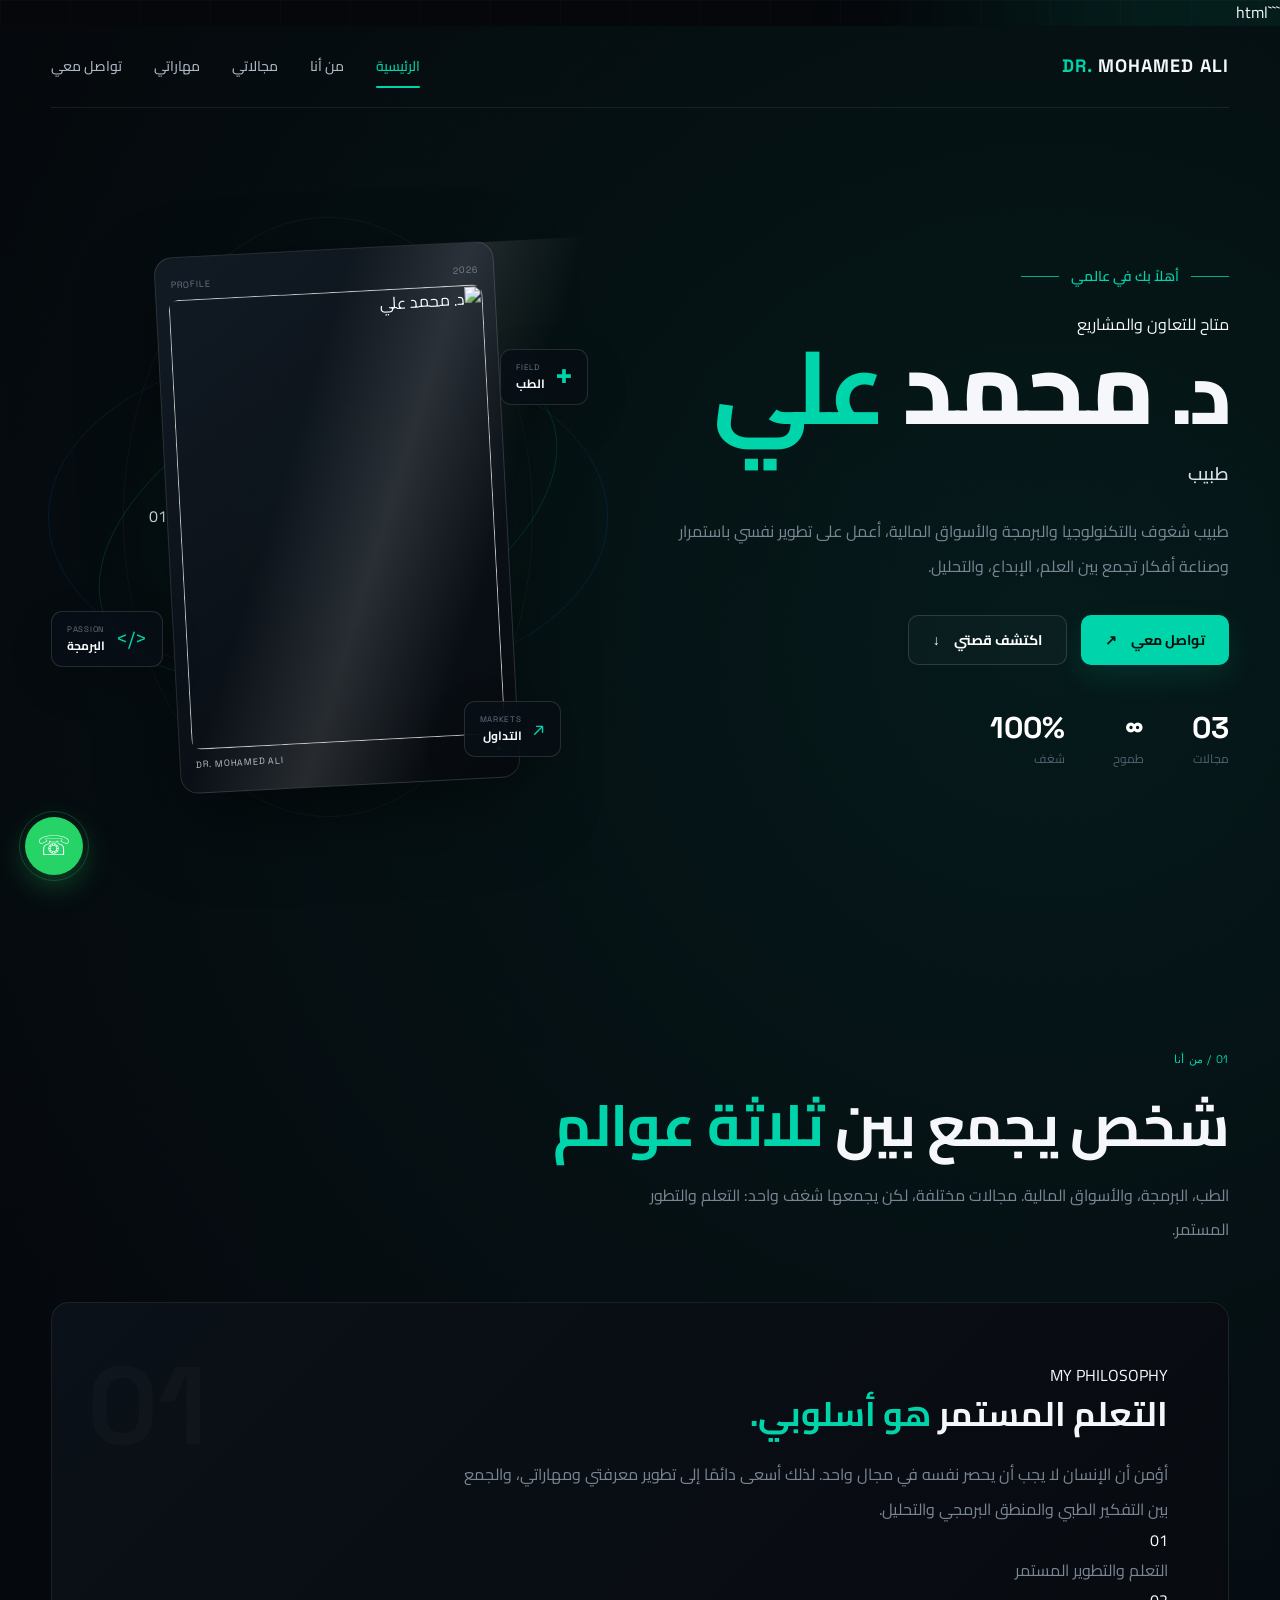
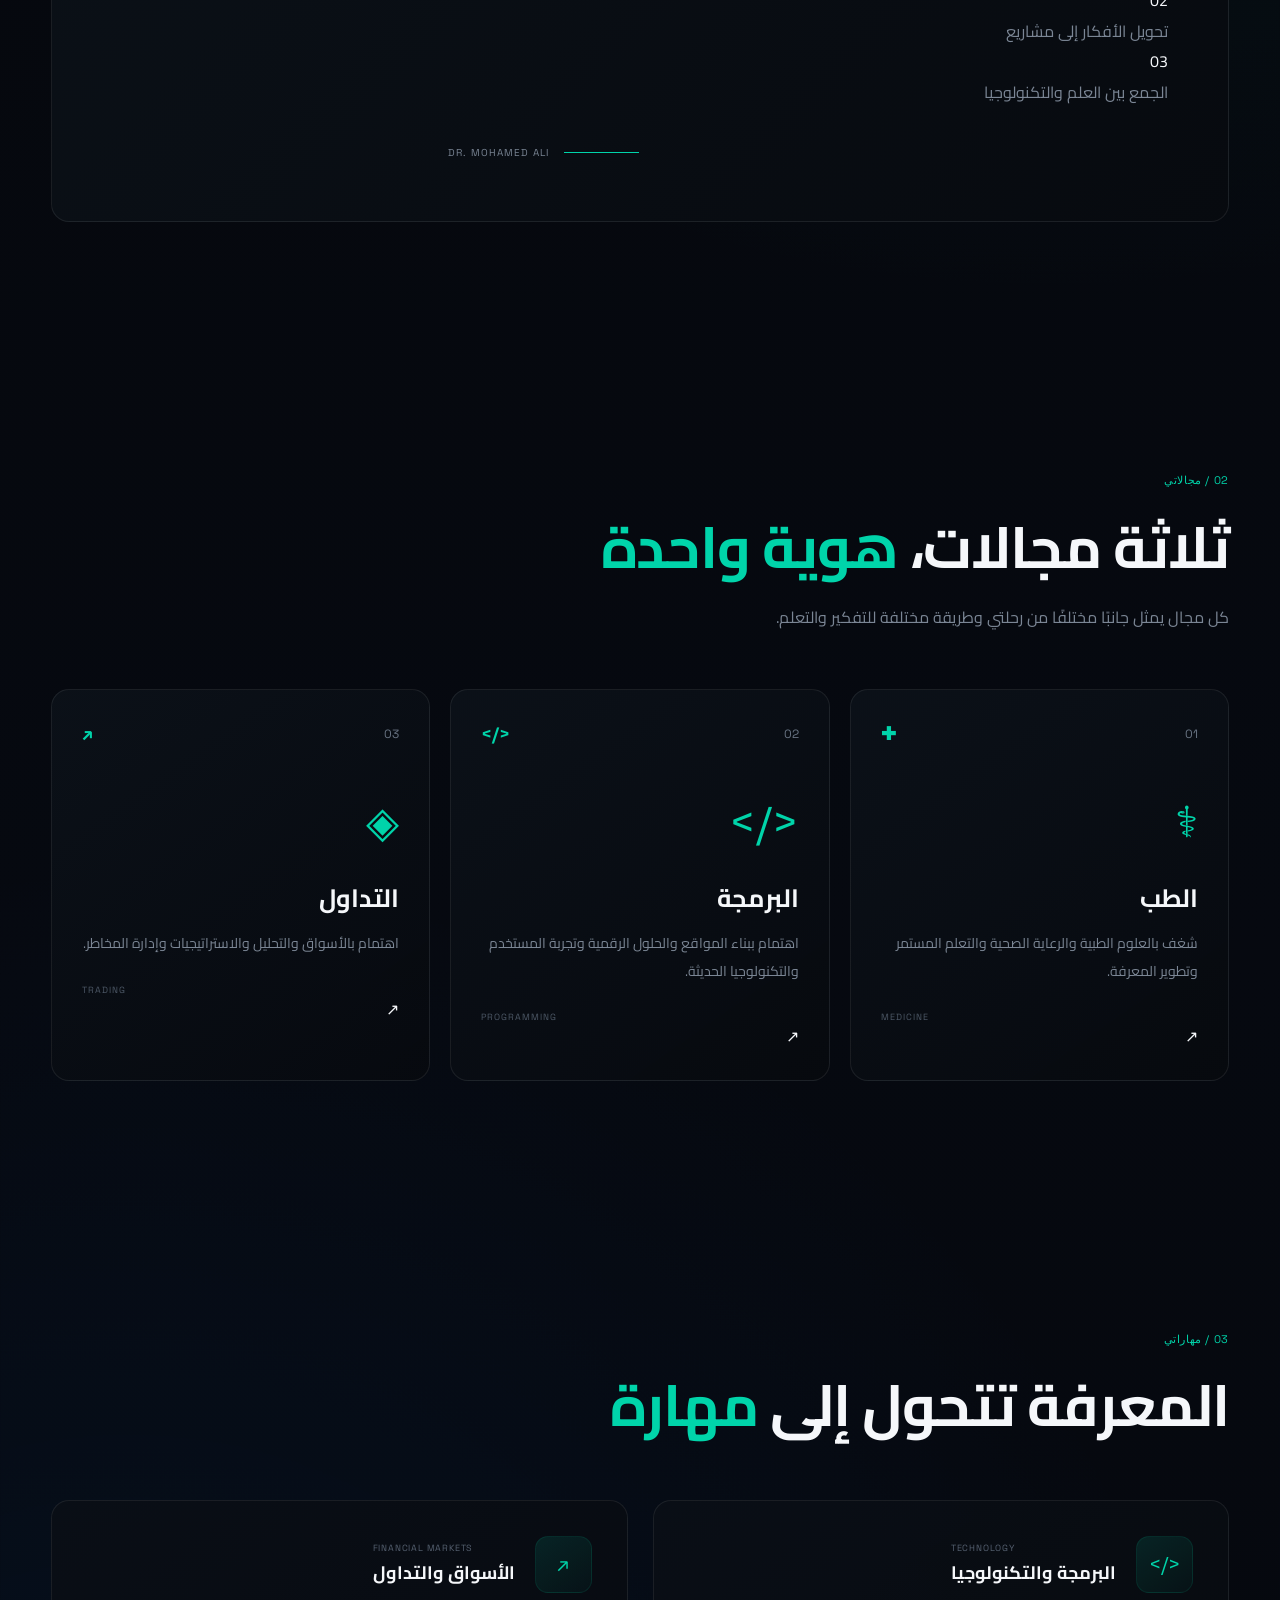
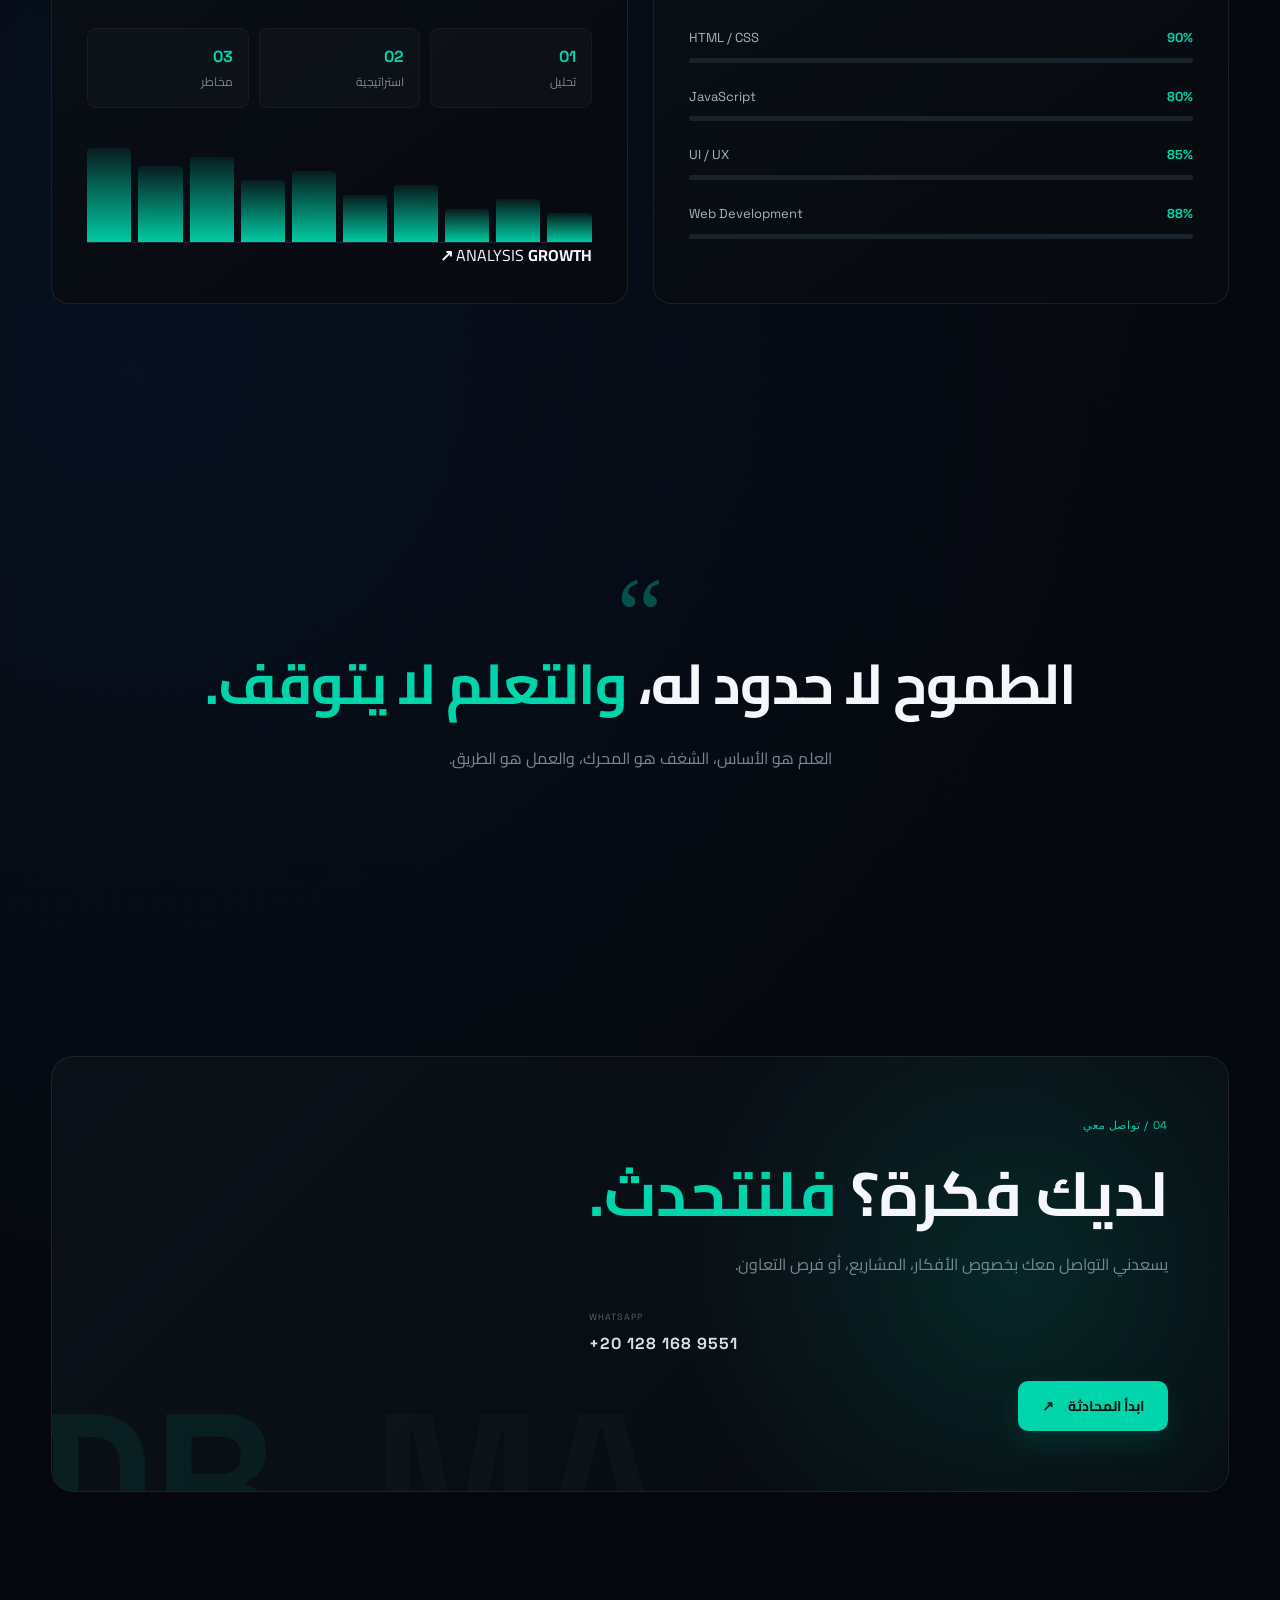
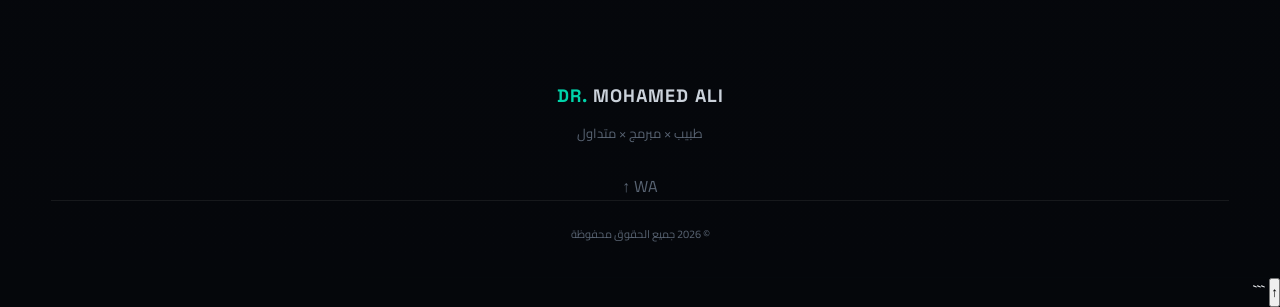
==== commit 0c450daa: "Update index.html" ====
--- a/index.html
+++ b/index.html
@@ -1,615 +1,682 @@
+```html
 <!DOCTYPE html>
-
 <html lang="ar" dir="rtl">
-
 <head>
   <meta charset="UTF-8">
   <meta name="viewport" content="width=device-width, initial-scale=1.0">
 
-<meta name="description"
- content="الموقع الشخصي للدكتور محمد علي — طبيب، مبرمج ومتداول، شغوف بالطب والتكنولوجيا والأسواق المالية.">
-
-  <meta name="theme-color" content="#080b12">
-
-  <title>د. محمد علي | طبيب × مبرمج × متداول</title>
+  <meta name="description" content="د. محمد علي - طبيب، مبرمج ومتداول">
+  <meta name="theme-color" content="#05070b">
+
+  <title>د. محمد علي | Doctor × Developer × Trader</title>
 
   <link rel="preconnect" href="https://fonts.googleapis.com">
   <link rel="preconnect" href="https://fonts.gstatic.com" crossorigin>
-
-  <link
-    href="https://fonts.googleapis.com/css2?family=Cairo:wght@400;500;600;700;800&family=Space+Grotesk:wght@400;500;600;700&display=swap"
-    rel="stylesheet">
+  <link href="https://fonts.googleapis.com/css2?family=Cairo:wght@400;500;600;700;800&display=swap" rel="stylesheet">
 
   <link rel="stylesheet" href="style.css">
 </head>
 
 <body>
 
+  <!-- Scroll Progress -->
+  <div class="scroll-progress"></div>
+
+  <!-- Background -->
+  <div class="background">
+    <div class="grid-bg"></div>
+    <div class="glow glow-1"></div>
+    <div class="glow glow-2"></div>
+    <div class="glow glow-3"></div>
+    <div id="particles"></div>
+  </div>
+
   <div class="site">
 
-```
-<!-- Background -->
-<div class="background" aria-hidden="true">
-  <div class="glow glow-1"></div>
-  <div class="glow glow-2"></div>
-  <div class="glow glow-3"></div>
-  <div id="particles"></div>
-</div>
-
-<!-- Header -->
-<header class="header">
-
-  <a href="#home" class="logo" aria-label="الصفحة الرئيسية">
-    <span>DR.</span> MOHAMED ALI
-  </a>
-
-  <button
-    class="menu-btn"
-    id="menuBtn"
-    type="button"
-    aria-label="فتح القائمة"
-    aria-expanded="false">
-    ☰
-  </button>
-
-  <nav class="nav" id="nav">
-
-    <a href="#home">الرئيسية</a>
-    <a href="#about">من أنا</a>
-    <a href="#fields">مجالاتي</a>
-    <a href="#skills">مهاراتي</a>
-    <a href="#contact">تواصل معي</a>
-
-  </nav>
-
-</header>
-
-<main>
-
-  <!-- HERO -->
-  <section class="hero" id="home">
-
-    <div class="hero-content">
-
-      <div class="eyebrow">
-        <i></i>
-        أهلاً بك في عالمي
-        <i></i>
+    <!-- ================= HEADER ================= -->
+
+    <header class="header" id="header">
+
+      <a href="#home" class="logo">
+        <span>DR.</span> MOHAMED ALI
+      </a>
+
+      <button
+        class="menu-btn"
+        id="menuBtn"
+        aria-label="فتح القائمة"
+        aria-expanded="false">
+        ☰
+      </button>
+
+      <nav class="nav" id="nav">
+        <a href="#home" class="active-link">الرئيسية</a>
+        <a href="#about">من أنا</a>
+        <a href="#fields">مجالاتي</a>
+        <a href="#skills">مهاراتي</a>
+        <a href="#contact">تواصل معي</a>
+      </nav>
+
+    </header>
+
+
+    <main>
+
+      <!-- ================= HERO ================= -->
+
+      <section class="hero" id="home">
+
+        <div class="hero-content">
+
+          <div class="eyebrow">
+            <i></i>
+            أهلاً بك في عالمي
+            <i></i>
+          </div>
+
+          <div class="hero-badge">
+            <span class="status-dot"></span>
+            متاح للتعاون والمشاريع
+          </div>
+
+          <h1>
+            <small>د.</small>
+            محمد
+            <strong>علي</strong>
+          </h1>
+
+          <div class="roles">
+            <span class="animated-role">طبيب</span>
+          </div>
+
+          <p class="hero-text">
+            طبيب شغوف بالتكنولوجيا والبرمجة والأسواق المالية،
+            أعمل على تطوير نفسي باستمرار وصناعة أفكار تجمع
+            بين العلم، الإبداع، والتحليل.
+          </p>
+
+          <div class="hero-actions">
+
+            <a
+              href="https://wa.me/201281689551"
+              target="_blank"
+              rel="noopener"
+              class="btn primary">
+              <span>تواصل معي</span>
+              <b>↗</b>
+            </a>
+
+            <a href="#about" class="btn secondary">
+              اكتشف قصتي
+              <span>↓</span>
+            </a>
+
+          </div>
+
+          <div class="stats">
+
+            <div class="stat">
+              <strong>03</strong>
+              <span>مجالات</span>
+            </div>
+
+            <div class="stat">
+              <strong>∞</strong>
+              <span>طموح</span>
+            </div>
+
+            <div class="stat">
+              <strong>100%</strong>
+              <span>شغف</span>
+            </div>
+
+          </div>
+
+        </div>
+
+
+        <!-- HERO VISUAL -->
+
+        <div class="hero-visual">
+
+          <div class="orbit orbit-one"></div>
+          <div class="orbit orbit-two"></div>
+          <div class="orbit orbit-three"></div>
+
+          <div class="photo-halo"></div>
+
+          <div class="photo-card">
+
+            <div class="photo-top">
+              <span>PROFILE</span>
+              <span>2026</span>
+            </div>
+
+            <div class="image-wrapper">
+
+              <img
+                src="https://i.ibb.co/BxK1s4K/IMG-20260902-WA0141.jpg"
+                alt="د. محمد علي"
+                loading="eager">
+
+              <div class="image-overlay"></div>
+
+            </div>
+
+            <div class="photo-bottom">
+              <span>DR. MOHAMED ALI</span>
+              <span>✦</span>
+            </div>
+
+          </div>
+
+
+          <!-- Floating Tags -->
+
+          <div class="floating-tag tag-one">
+            <span>✚</span>
+            <div>
+              <small>FIELD</small>
+              <strong>الطب</strong>
+            </div>
+          </div>
+
+          <div class="floating-tag tag-two">
+            <span>&lt;/&gt;</span>
+            <div>
+              <small>PASSION</small>
+              <strong>البرمجة</strong>
+            </div>
+          </div>
+
+          <div class="floating-tag tag-three">
+            <span>↗</span>
+            <div>
+              <small>MARKETS</small>
+              <strong>التداول</strong>
+            </div>
+          </div>
+
+          <div class="visual-number">01</div>
+
+        </div>
+
+      </section>
+
+
+      <!-- ================= ABOUT ================= -->
+
+      <section class="section about" id="about">
+
+        <div class="section-label">
+          01 / من أنا
+        </div>
+
+        <div class="section-title">
+          <h2>
+            شخص يجمع بين
+            <span>ثلاثة عوالم</span>
+          </h2>
+
+          <p>
+            الطب، البرمجة، والأسواق المالية.
+            مجالات مختلفة، لكن يجمعها شغف واحد:
+            التعلم والتطور المستمر.
+          </p>
+        </div>
+
+        <div class="about-box">
+
+          <div class="about-number">01</div>
+
+          <div class="about-content">
+
+            <span class="mini-label">MY PHILOSOPHY</span>
+
+            <h3>
+              التعلم المستمر
+              <span>هو أسلوبي.</span>
+            </h3>
+
+            <p>
+              أؤمن أن الإنسان لا يجب أن يحصر نفسه
+              في مجال واحد. لذلك أسعى دائمًا إلى
+              تطوير معرفتي ومهاراتي، والجمع بين
+              التفكير الطبي والمنطق البرمجي والتحليل.
+            </p>
+
+            <div class="about-points">
+
+              <div>
+                <span>01</span>
+                <p>التعلم والتطوير المستمر</p>
+              </div>
+
+              <div>
+                <span>02</span>
+                <p>تحويل الأفكار إلى مشاريع</p>
+              </div>
+
+              <div>
+                <span>03</span>
+                <p>الجمع بين العلم والتكنولوجيا</p>
+              </div>
+
+            </div>
+
+            <div class="signature">
+              <span>DR. MOHAMED ALI</span>
+              <i></i>
+            </div>
+
+          </div>
+
+        </div>
+
+      </section>
+
+
+      <!-- ================= FIELDS ================= -->
+
+      <section class="section fields" id="fields">
+
+        <div class="section-label">
+          02 / مجالاتي
+        </div>
+
+        <div class="section-title">
+          <h2>
+            ثلاثة مجالات،
+            <span>هوية واحدة</span>
+          </h2>
+
+          <p>
+            كل مجال يمثل جانبًا مختلفًا من رحلتي
+            وطريقة مختلفة للتفكير والتعلم.
+          </p>
+        </div>
+
+
+        <div class="field-grid">
+
+          <article class="field-card medical">
+
+            <div class="card-head">
+              <span>01</span>
+              <b>✚</b>
+            </div>
+
+            <div class="card-icon">⚕</div>
+
+            <h3>الطب</h3>
+
+            <p>
+              شغف بالعلوم الطبية والرعاية الصحية
+              والتعلم المستمر وتطوير المعرفة.
+            </p>
+
+            <div class="card-footer">
+              <small>MEDICINE</small>
+              <span>↗</span>
+            </div>
+
+          </article>
+
+
+          <article class="field-card coding">
+
+            <div class="card-head">
+              <span>02</span>
+              <b>&lt;/&gt;</b>
+            </div>
+
+            <div class="card-icon">&lt;/&gt;</div>
+
+            <h3>البرمجة</h3>
+
+            <p>
+              اهتمام ببناء المواقع والحلول الرقمية
+              وتجربة المستخدم والتكنولوجيا الحديثة.
+            </p>
+
+            <div class="card-footer">
+              <small>PROGRAMMING</small>
+              <span>↗</span>
+            </div>
+
+          </article>
+
+
+          <article class="field-card trading">
+
+            <div class="card-head">
+              <span>03</span>
+              <b>↗</b>
+            </div>
+
+            <div class="card-icon">◈</div>
+
+            <h3>التداول</h3>
+
+            <p>
+              اهتمام بالأسواق والتحليل والاستراتيجيات
+              وإدارة المخاطر.
+            </p>
+
+            <div class="card-footer">
+              <small>TRADING</small>
+              <span>↗</span>
+            </div>
+
+          </article>
+
+        </div>
+
+      </section>
+
+
+      <!-- ================= SKILLS ================= -->
+
+      <section class="section skills" id="skills">
+
+        <div class="section-label">
+          03 / مهاراتي
+        </div>
+
+        <div class="section-title">
+          <h2>
+            المعرفة تتحول إلى
+            <span>مهارة</span>
+          </h2>
+        </div>
+
+
+        <div class="skills-grid">
+
+          <!-- Technology -->
+
+          <div class="skill-box">
+
+            <div class="skill-header">
+
+              <div class="skill-symbol">
+                &lt;/&gt;
+              </div>
+
+              <div>
+                <small>TECHNOLOGY</small>
+                <h3>البرمجة والتكنولوجيا</h3>
+              </div>
+
+            </div>
+
+
+            <div class="skill-row">
+
+              <div>
+                <span>HTML / CSS</span>
+                <b>90%</b>
+              </div>
+
+              <div class="progress">
+                <i data-width="90%"></i>
+              </div>
+
+            </div>
+
+
+            <div class="skill-row">
+
+              <div>
+                <span>JavaScript</span>
+                <b>80%</b>
+              </div>
+
+              <div class="progress">
+                <i data-width="80%"></i>
+              </div>
+
+            </div>
+
+
+            <div class="skill-row">
+
+              <div>
+                <span>UI / UX</span>
+                <b>85%</b>
+              </div>
+
+              <div class="progress">
+                <i data-width="85%"></i>
+              </div>
+
+            </div>
+
+
+            <div class="skill-row">
+
+              <div>
+                <span>Web Development</span>
+                <b>88%</b>
+              </div>
+
+              <div class="progress">
+                <i data-width="88%"></i>
+              </div>
+
+            </div>
+
+          </div>
+
+
+          <!-- Trading -->
+
+          <div class="skill-box market-box">
+
+            <div class="skill-header">
+
+              <div class="skill-symbol">
+                ↗
+              </div>
+
+              <div>
+                <small>FINANCIAL MARKETS</small>
+                <h3>الأسواق والتداول</h3>
+              </div>
+
+            </div>
+
+
+            <div class="market-grid">
+
+              <div>
+                <strong>01</strong>
+                <span>تحليل</span>
+              </div>
+
+              <div>
+                <strong>02</strong>
+                <span>استراتيجية</span>
+              </div>
+
+              <div>
+                <strong>03</strong>
+                <span>مخاطر</span>
+              </div>
+
+            </div>
+
+
+            <div class="chart">
+
+              <div style="height:30%"></div>
+              <div style="height:45%"></div>
+              <div style="height:35%"></div>
+              <div style="height:60%"></div>
+              <div style="height:50%"></div>
+              <div style="height:75%"></div>
+              <div style="height:65%"></div>
+              <div style="height:90%"></div>
+              <div style="height:80%"></div>
+              <div style="height:100%"></div>
+
+            </div>
+
+            <div class="chart-label">
+              <span>ANALYSIS</span>
+              <strong>GROWTH ↗</strong>
+            </div>
+
+          </div>
+
+        </div>
+
+      </section>
+
+
+      <!-- ================= QUOTE ================= -->
+
+      <section class="quote">
+
+        <div class="quote-line"></div>
+
+        <div class="quote-mark">“</div>
+
+        <h2>
+          الطموح لا حدود له،
+          <span>والتعلم لا يتوقف.</span>
+        </h2>
+
+        <p>
+          العلم هو الأساس، الشغف هو المحرك،
+          والعمل هو الطريق.
+        </p>
+
+      </section>
+
+
+      <!-- ================= CONTACT ================= -->
+
+      <section class="section contact" id="contact">
+
+        <div class="contact-card">
+
+          <div class="contact-content">
+
+            <div class="section-label">
+              04 / تواصل معي
+            </div>
+
+            <h2>
+              لديك فكرة؟
+              <span>فلنتحدث.</span>
+            </h2>
+
+            <p>
+              يسعدني التواصل معك بخصوص الأفكار،
+              المشاريع، أو فرص التعاون.
+            </p>
+
+            <div class="contact-number">
+              <small>WHATSAPP</small>
+              <strong>+20 128 168 9551</strong>
+            </div>
+
+            <a
+              href="https://wa.me/201281689551"
+              target="_blank"
+              rel="noopener"
+              class="contact-btn">
+
+              <span>ابدأ المحادثة</span>
+              <b>↗</b>
+
+            </a>
+
+          </div>
+
+
+          <div class="contact-decoration">
+
+            <span>DR.</span>
+            <strong>MA</strong>
+
+          </div>
+
+          <div class="contact-glow"></div>
+
+        </div>
+
+      </section>
+
+    </main>
+
+
+    <!-- ================= FOOTER ================= -->
+
+    <footer>
+
+      <div class="footer-logo">
+        <span>DR.</span> MOHAMED ALI
       </div>
 
-      <h1>
-        <span>د.</span>
-        محمد
-        <strong>علي</strong>
-      </h1>
-
-      <div class="roles">
-        <span>طبيب</span>
-        <b>×</b>
-        <span>مبرمج</span>
-        <b>×</b>
-        <span>متداول</span>
-      </div>
-
-      <p class="hero-text">
-        شغوف بالطب والتكنولوجيا والأسواق المالية،
-        وأسعى لصناعة مستقبل يجمع بين العلم
-        والإبداع والتكنولوجيا.
+      <p>
+        طبيب × مبرمج × متداول
       </p>
 
-      <div class="hero-actions">
-
-        <a
-          class="btn primary"
-          href="https://wa.me/201281689551"
-          target="_blank"
-          rel="noopener noreferrer">
-
-          <span>تواصل معي</span>
-          <b>↗</b>
-
-        </a>
-
-        <a class="btn secondary" href="#about">
-          اكتشف قصتي
-        </a>
-
-      </div>
-
-      <div class="stats">
-
-        <div class="stat">
-          <strong>03</strong>
-          <span>مجالات</span>
-        </div>
-
-        <div class="stat">
-          <strong>∞</strong>
-          <span>طموح</span>
-        </div>
-
-        <div class="stat">
-          <strong>100%</strong>
-          <span>شغف</span>
-        </div>
-
-      </div>
-
-    </div>
-
-    <!-- HERO VISUAL -->
-    <div class="hero-visual">
-
-      <div class="orbit orbit-one"></div>
-      <div class="orbit orbit-two"></div>
-      <div class="orbit orbit-three"></div>
-
-      <div class="photo-halo"></div>
-
-      <div class="photo-card">
-
-        <div class="photo-top">
-          <span>PROFILE</span>
-          <span>2026</span>
-        </div>
-
-        <div class="photo-wrapper">
-
-          <img
-            src="https://i.ibb.co/BxK1s4K/IMG-20260902-WA0141.jpg"
-            alt="د. محمد علي"
-            loading="eager">
-
-        </div>
-
-        <div class="photo-bottom">
-          <span>DR. MOHAMED ALI</span>
-          <span>✦</span>
-        </div>
-
-      </div>
-
-      <div class="floating-tag tag-one">
-
-        <span>✚</span>
-
-        <div>
-          <small>FIELD</small>
-          <strong>الطب</strong>
-        </div>
-
-      </div>
-
-      <div class="floating-tag tag-two">
-
-        <span>&lt;/&gt;</span>
-
-        <div>
-          <small>PASSION</small>
-          <strong>البرمجة</strong>
-        </div>
-
-      </div>
-
-      <div class="floating-tag tag-three">
-
-        <span>↗</span>
-
-        <div>
-          <small>MARKETS</small>
-          <strong>التداول</strong>
-        </div>
-
-      </div>
-
-    </div>
-
-  </section>
-
-
-  <!-- ABOUT -->
-  <section class="section about" id="about">
-
-    <div class="section-label">
-      01 / من أنا
-    </div>
-
-    <div class="section-title">
-
-      <h2>
-        شخص يجمع بين
-        <span>ثلاثة عوالم</span>
-      </h2>
-
-      <p>
-        الطب، البرمجة، والأسواق المالية.
-        ثلاث مجالات مختلفة، لكن يجمعها شيء واحد:
-        الشغف بالتعلم والتطور.
-      </p>
-
-    </div>
-
-    <div class="about-box">
-
-      <div class="about-number">
-        01
-      </div>
-
-      <div class="about-content">
-
-        <h3>
-          التعلم المستمر
-          <span>هو أسلوبي.</span>
-        </h3>
-
-        <p>
-          أؤمن أن الإنسان لا يجب أن يحصر نفسه
-          في مجال واحد. لذلك أسعى دائمًا إلى
-          تطوير معرفتي ومهاراتي، والجمع بين
-          التفكير الطبي والمنطق البرمجي والتحليل.
-        </p>
-
-        <div class="signature">
-
-          <span>DR. MOHAMED ALI</span>
-          <i></i>
-
-        </div>
-
-      </div>
-
-    </div>
-
-  </section>
-
-
-  <!-- FIELDS -->
-  <section class="section fields" id="fields">
-
-    <div class="section-label">
-      02 / مجالاتي
-    </div>
-
-    <div class="section-title">
-
-      <h2>
-        ثلاثة مجالات،
-        <span>هوية واحدة</span>
-      </h2>
-
-    </div>
-
-    <div class="field-grid">
-
-      <article class="field-card medical">
-
-        <div class="card-head">
-          <span>01</span>
-          <b>✚</b>
-        </div>
-
-        <div class="card-icon">
-          ⚕
-        </div>
-
-        <h3>الطب</h3>
-
-        <p>
-          شغف بالعلوم الطبية والرعاية الصحية
-          والتعلم المستمر وتطوير المعرفة.
-        </p>
-
-        <small>
-          MEDICINE
-        </small>
-
-      </article>
-
-
-      <article class="field-card coding">
-
-        <div class="card-head">
-          <span>02</span>
-          <b>&lt;/&gt;</b>
-        </div>
-
-        <div class="card-icon">
-          &lt;/&gt;
-        </div>
-
-        <h3>البرمجة</h3>
-
-        <p>
-          اهتمام ببناء المواقع والحلول الرقمية
-          وتجربة المستخدم والتكنولوجيا الحديثة.
-        </p>
-
-        <small>
-          PROGRAMMING
-        </small>
-
-      </article>
-
-
-      <article class="field-card trading">
-
-        <div class="card-head">
-          <span>03</span>
-          <b>↗</b>
-        </div>
-
-        <div class="card-icon">
-          ◈
-        </div>
-
-        <h3>التداول</h3>
-
-        <p>
-          اهتمام بالأسواق والتحليل والاستراتيجيات
-          وإدارة المخاطر.
-        </p>
-
-        <small>
-          TRADING
-        </small>
-
-      </article>
-
-    </div>
-
-  </section>
-
-
-  <!-- SKILLS -->
-  <section class="section skills" id="skills">
-
-    <div class="section-label">
-      03 / مهاراتي
-    </div>
-
-    <div class="section-title">
-
-      <h2>
-        المعرفة تتحول إلى
-        <span>مهارة</span>
-      </h2>
-
-    </div>
-
-    <div class="skills-grid">
-
-      <!-- Technology -->
-      <div class="skill-box">
-
-        <div class="skill-header">
-
-          <div class="skill-symbol">
-            &lt;/&gt;
-          </div>
-
-          <div>
-            <small>TECHNOLOGY</small>
-            <h3>البرمجة والتكنولوجيا</h3>
-          </div>
-
-        </div>
-
-
-        <div class="skill-row">
-
-          <div>
-            <span>HTML / CSS</span>
-            <b>90%</b>
-          </div>
-
-          <div class="progress">
-            <i style="width:90%"></i>
-          </div>
-
-        </div>
-
-
-        <div class="skill-row">
-
-          <div>
-            <span>JavaScript</span>
-            <b>80%</b>
-          </div>
-
-          <div class="progress">
-            <i style="width:80%"></i>
-          </div>
-
-        </div>
-
-
-        <div class="skill-row">
-
-          <div>
-            <span>UI / UX</span>
-            <b>85%</b>
-          </div>
-
-          <div class="progress">
-            <i style="width:85%"></i>
-          </div>
-
-        </div>
-
-      </div>
-
-
-      <!-- Markets -->
-      <div class="skill-box market-box">
-
-        <div class="skill-header">
-
-          <div class="skill-symbol">
-            ↗
-          </div>
-
-          <div>
-            <small>FINANCIAL MARKETS</small>
-            <h3>الأسواق والتداول</h3>
-          </div>
-
-        </div>
-
-        <div class="market-grid">
-
-          <div>
-            <strong>01</strong>
-            <span>تحليل</span>
-          </div>
-
-          <div>
-            <strong>02</strong>
-            <span>استراتيجية</span>
-          </div>
-
-          <div>
-            <strong>03</strong>
-            <span>مخاطر</span>
-          </div>
-
-        </div>
-
-        <div class="chart" aria-hidden="true">
-
-          <div></div>
-          <div></div>
-          <div></div>
-          <div></div>
-          <div></div>
-          <div></div>
-          <div></div>
-          <div></div>
-
-        </div>
-
-      </div>
-
-    </div>
-
-  </section>
-
-
-  <!-- QUOTE -->
-  <section class="quote">
-
-    <div class="quote-mark">
-      “
-    </div>
-
-    <h2>
-      الطموح لا حدود له،
-      <span>والتعلم لا يتوقف.</span>
-    </h2>
-
-    <p>
-      العلم هو الأساس، الشغف هو المحرك،
-      والعمل هو الطريق.
-    </p>
-
-  </section>
-
-
-  <!-- CONTACT -->
-  <section class="section contact" id="contact">
-
-    <div class="contact-card">
-
-      <div class="contact-content">
-
-        <div class="section-label">
-          04 / تواصل معي
-        </div>
-
-        <h2>
-          لديك فكرة؟
-          <span>فلنتحدث.</span>
-        </h2>
-
-        <p>
-          يسعدني التواصل معك بخصوص الأفكار،
-          المشاريع، أو فرص التعاون.
-        </p>
-
-        <div class="contact-number">
-
-          <small>WHATSAPP</small>
-
-          <strong>
-            +20 128 168 9551
-          </strong>
-
-        </div>
+      <div class="footer-socials">
 
         <a
           href="https://wa.me/201281689551"
           target="_blank"
-          rel="noopener noreferrer"
-          class="contact-btn">
-
-          ابدأ المحادثة
-          <span>↗</span>
-
+          rel="noopener"
+          aria-label="WhatsApp">
+          WA
         </a>
 
+        <a href="#home" aria-label="Home">
+          ↑
+        </a>
+
       </div>
 
-
-      <div class="contact-decoration" aria-hidden="true">
-
-        <span>DR.</span>
-        <strong>MA</strong>
-
-      </div>
-
-    </div>
-
-  </section>
-
-</main>
-
-
-<!-- FOOTER -->
-<footer>
-
-  <div class="footer-logo">
-    <span>DR.</span> MOHAMED ALI
+      <div class="footer-line"></div>
+
+      <small>
+        © 2026 جميع الحقوق محفوظة
+      </small>
+
+    </footer>
+
   </div>
 
-  <p>
-    طبيب × مبرمج × متداول
-  </p>
-
-  <div class="footer-line"></div>
-
-  <small>
-    © <span id="year">2026</span> جميع الحقوق محفوظة
-  </small>
-
-</footer>
-
-
-<!-- WhatsApp -->
-<a
-  href="https://wa.me/201281689551"
-  target="_blank"
-  rel="noopener noreferrer"
-  class="whatsapp-float"
-  aria-label="التواصل عبر واتساب">
-
-  <span>☏</span>
-
-</a>
+
+  <!-- WhatsApp -->
+
+  <a
+    href="https://wa.me/201281689551"
+    target="_blank"
+    rel="noopener"
+    class="whatsapp-float"
+    aria-label="واتساب">
+
+    <span>☏</span>
+
+  </a>
+
+
+  <!-- Back To Top -->
+
+  <button
+    class="back-to-top"
+    id="backToTop"
+    aria-label="العودة للأعلى">
+    ↑
+  </button>
+
+
+  <script src="script.js"></script>
+
+</body>
+</html>
 ```
-
-  </div>
-
-  <script src="script.js"></script>
-
-</body>
-
-</html>
--- a/style.css
+++ b/style.css
@@ -1,1495 +1,2219 @@
-```css
-@import url('https://fonts.googleapis.com/css2?family=Cairo:wght@400;500;600;700;800&display=swap');
+@import url('https://fonts.googleapis.com/css2?family=Cairo:wght@400;500;600;700;800&family=Space+Grotesk:wght@400;500;600;700&display=swap');
+
+:root {
+--bg: #05070b;
+--bg-soft: #080d13;
+--card: rgba(10, 16, 23, 0.82);
+
+--primary: #00d4aa;
+--primary-dark: #00a987;
+--blue: #1687ff;
+--purple: #8b5cf6;
+
+--text: #f5f7fa;
+--text-soft: #aeb7c4;
+--muted: #7b8695;
+--muted-dark: #566171;
+
+--border: rgba(255, 255, 255, 0.08);
+--border-hover: rgba(0, 212, 170, 0.35);
+
+--shadow: 0 30px 80px rgba(0, 0, 0, 0.45);
+
+--radius: 18px;
+--container: 1200px;
+
+--ease: cubic-bezier(.2, .8, .2, 1);
+}
+
+/* =========================
+RESET
+========================= */
 
 * {
   margin: 0;
   padding: 0;
   box-sizing: border-box;
-}
+  }
 
 html {
-  scroll-behavior: smooth;
+scroll-behavior: smooth;
+scroll-padding-top: 90px;
 }
 
 body {
-  font-family: 'Cairo', sans-serif;
-  background: #05070b;
-  color: #fff;
-  direction: rtl;
-  overflow-x: hidden;
+font-family: 'Cairo', sans-serif;
+background: var(--bg);
+color: var(--text);
+direction: rtl;
+overflow-x: hidden;
+line-height: 1.6;
+}
+
+body::selection {
+background: var(--primary);
+color: #03100d;
 }
 
 a {
-  color: inherit;
-  text-decoration: none;
+color: inherit;
+text-decoration: none;
+}
+
+button,
+a {
+-webkit-tap-highlight-color: transparent;
+}
+
+button {
+font-family: inherit;
 }
 
 .site {
-  min-height: 100vh;
-  position: relative;
-  background:
-    radial-gradient(circle at 80% 20%, rgba(0, 212, 170, 0.08), transparent 30%),
-    radial-gradient(circle at 15% 70%, rgba(0, 140, 255, 0.06), transparent 30%),
-    #05070b;
-}
-
-/* الخلفية */
+min-height: 100vh;
+position: relative;
+isolation: isolate;
+
+background:
+radial-gradient(
+circle at 82% 12%,
+rgba(0, 212, 170, 0.09),
+transparent 28%
+),
+radial-gradient(
+circle at 10% 70%,
+rgba(0, 119, 255, 0.07),
+transparent 30%
+),
+linear-gradient(
+180deg,
+#05070b 0%,
+#060910 50%,
+#05070b 100%
+);
+}
+
+/* =========================
+BACKGROUND
+========================= */
 
 .background {
-  position: fixed;
-  inset: 0;
-  pointer-events: none;
-  overflow: hidden;
-  z-index: 0;
+position: fixed;
+inset: 0;
+pointer-events: none;
+overflow: hidden;
+z-index: -1;
+}
+
+.background::before {
+content: "";
+position: absolute;
+inset: 0;
+
+background-image:
+linear-gradient(
+rgba(255, 255, 255, 0.018) 1px,
+transparent 1px
+),
+linear-gradient(
+90deg,
+rgba(255, 255, 255, 0.018) 1px,
+transparent 1px
+);
+
+background-size: 70px 70px;
+mask-image: linear-gradient(
+to bottom,
+black,
+transparent 80%
+);
 }
 
 .glow {
-  position: absolute;
-  width: 450px;
-  height: 450px;
-  border-radius: 50%;
-  filter: blur(100px);
-  opacity: 0.12;
+position: absolute;
+width: 450px;
+height: 450px;
+border-radius: 50%;
+filter: blur(110px);
+opacity: 0.12;
 }
 
 .glow-1 {
-  background: #00d4aa;
-  top: -200px;
-  right: -150px;
+background: var(--primary);
+top: -220px;
+right: -160px;
 }
 
 .glow-2 {
-  background: #0077ff;
-  bottom: -250px;
-  left: -150px;
+background: var(--blue);
+bottom: -260px;
+left: -170px;
 }
 
 .glow-3 {
-  background: #8b5cf6;
-  top: 45%;
-  left: 45%;
-  opacity: 0.06;
-}
-
-/* الهيدر */
+background: var(--purple);
+top: 45%;
+left: 45%;
+width: 350px;
+height: 350px;
+opacity: 0.055;
+}
+
+/* =========================
+HEADER
+========================= */
 
 .header {
-  width: min(1200px, 92%);
-  height: 80px;
-  margin: auto;
-  display: flex;
-  align-items: center;
-  justify-content: space-between;
-  position: relative;
-  z-index: 10;
-  border-bottom: 1px solid rgba(255,255,255,0.07);
+width: min(var(--container), 92%);
+height: 82px;
+margin: auto;
+
+display: flex;
+align-items: center;
+justify-content: space-between;
+
+position: relative;
+z-index: 100;
+
+border-bottom: 1px solid var(--border);
+
+transition:
+background .35s ease,
+border-color .35s ease,
+box-shadow .35s ease,
+backdrop-filter .35s ease;
+}
+
+.header.scrolled {
+position: sticky;
+top: 0;
+
+background: rgba(5, 7, 11, 0.72);
+backdrop-filter: blur(18px);
+
+border-color: rgba(0, 212, 170, 0.14);
+box-shadow: 0 10px 35px rgba(0, 0, 0, .18);
+}
+
+.logo,
+.footer-logo {
+font-family: 'Space Grotesk', sans-serif;
+direction: ltr;
+letter-spacing: 1px;
 }
 
 .logo {
-  font-size: 18px;
-  font-weight: 700;
-  letter-spacing: 1px;
-  direction: ltr;
+font-size: 18px;
+font-weight: 700;
 }
 
 .logo span,
 .footer-logo span {
-  color: #00d4aa;
+color: var(--primary);
 }
 
 .nav {
-  display: flex;
-  gap: 32px;
-  align-items: center;
+display: flex;
+align-items: center;
+gap: 32px;
 }
 
 .nav a {
-  color: #aeb7c4;
-  font-size: 14px;
-  transition: 0.3s;
+position: relative;
+
+color: var(--text-soft);
+font-size: 14px;
+font-weight: 500;
+
+padding: 8px 0;
+
+transition:
+color .3s ease,
+transform .3s ease;
+}
+
+.nav a::after {
+content: "";
+
+position: absolute;
+right: 0;
+bottom: -3px;
+
+width: 0;
+height: 2px;
+
+background: var(--primary);
+border-radius: 5px;
+
+transition: width .3s ease;
+}
+
+.nav a:hover,
+.nav a.active-link {
+color: var(--primary);
 }
 
 .nav a:hover {
-  color: #00d4aa;
+transform: translateY(-2px);
+}
+
+.nav a:hover::after,
+.nav a.active-link::after {
+width: 100%;
 }
 
 .menu-btn {
-  display: none;
-  border: 0;
-  background: transparent;
-  color: white;
-  font-size: 28px;
-  cursor: pointer;
-}
-
-/* Hero */
+display: none;
+
+width: 44px;
+height: 44px;
+
+border: 1px solid var(--border);
+border-radius: 10px;
+
+background: rgba(255, 255, 255, .025);
+color: white;
+
+font-size: 23px;
+cursor: pointer;
+
+transition: .3s ease;
+}
+
+.menu-btn:hover {
+border-color: var(--border-hover);
+color: var(--primary);
+}
+
+/* =========================
+MAIN
+========================= */
 
 main {
-  position: relative;
-  z-index: 2;
-}
+position: relative;
+z-index: 2;
+}
+
+/* =========================
+HERO
+========================= */
 
 .hero {
-  width: min(1200px, 92%);
-  min-height: calc(100vh - 80px);
-  margin: auto;
-  display: grid;
-  grid-template-columns: 1fr 1fr;
-  align-items: center;
-  gap: 60px;
-  padding: 80px 0;
+width: min(var(--container), 92%);
+min-height: calc(100vh - 82px);
+
+margin: auto;
+
+display: grid;
+grid-template-columns: 1fr 1fr;
+align-items: center;
+
+gap: 70px;
+
+padding: 80px 0;
 }
 
 .hero-content {
-  text-align: right;
+text-align: right;
+
+animation:
+heroContentIn 1s var(--ease) both;
+}
+
+@keyframes heroContentIn {
+from {
+opacity: 0;
+transform: translateY(35px);
+filter: blur(5px);
+}
+
+to {
+opacity: 1;
+transform: translateY(0);
+filter: blur(0);
+}
 }
 
 .eyebrow {
-  color: #00d4aa;
-  font-size: 14px;
-  display: flex;
-  align-items: center;
-  justify-content: flex-start;
-  gap: 12px;
-  margin-bottom: 25px;
+display: flex;
+align-items: center;
+justify-content: flex-start;
+
+gap: 12px;
+
+color: var(--primary);
+
+font-size: 14px;
+font-weight: 600;
+
+margin-bottom: 25px;
 }
 
 .eyebrow i {
-  width: 35px;
-  height: 1px;
-  background: #00d4aa;
+width: 38px;
+height: 1px;
+background: var(--primary);
+opacity: .8;
 }
 
 .hero h1 {
-  font-size: clamp(55px, 8vw, 100px);
-  line-height: 1;
-  font-weight: 800;
-  margin-bottom: 25px;
+font-size: clamp(58px, 8vw, 105px);
+line-height: .95;
+font-weight: 800;
+
+margin-bottom: 25px;
+
+letter-spacing: -3px;
 }
 
 .hero h1 span {
-  color: #00d4aa;
-  font-size: 0.45em;
-  vertical-align: top;
+color: var(--primary);
+font-size: .42em;
+vertical-align: top;
 }
 
 .hero h1 strong {
-  color: #00d4aa;
+color: var(--primary);
 }
 
 .roles {
-  display: flex;
-  align-items: center;
-  gap: 15px;
-  color: #d8dee8;
-  font-size: 18px;
-  margin-bottom: 25px;
+display: flex;
+align-items: center;
+
+gap: 14px;
+
+color: #dce2e9;
+
+font-size: 18px;
+font-weight: 600;
+
+margin-bottom: 25px;
 }
 
 .roles b {
-  color: #00d4aa;
+color: var(--primary);
+font-family: 'Space Grotesk', sans-serif;
 }
 
 .hero-text {
-  max-width: 580px;
-  color: #8993a2;
-  line-height: 2;
-  font-size: 16px;
-  margin-bottom: 30px;
+max-width: 590px;
+
+color: var(--muted);
+
+line-height: 2.15;
+font-size: 16px;
+
+margin-bottom: 32px;
 }
 
 .hero-actions {
-  display: flex;
-  gap: 15px;
-  margin-bottom: 50px;
-}
-
-.btn {
-  padding: 13px 25px;
-  border-radius: 8px;
-  transition: 0.3s;
-  font-weight: 600;
-}
-
-.btn.primary {
-  background: #00d4aa;
-  color: #04110e;
-}
-
-.btn.primary:hover {
-  transform: translateY(-3px);
-  box-shadow: 0 10px 30px rgba(0,212,170,0.25);
+display: flex;
+gap: 14px;
+
+margin-bottom: 48px;
+}
+
+.btn,
+.contact-btn {
+position: relative;
+overflow: hidden;
+
+display: inline-flex;
+align-items: center;
+justify-content: center;
+
+gap: 14px;
+
+min-height: 50px;
+
+padding: 12px 24px;
+
+border-radius: 10px;
+
+font-size: 14px;
+font-weight: 700;
+
+transition:
+transform .3s ease,
+box-shadow .3s ease,
+border-color .3s ease,
+color .3s ease;
+}
+
+.btn::after,
+.contact-btn::after {
+content: "";
+
+position: absolute;
+top: 0;
+left: -120%;
+
+width: 70%;
+height: 100%;
+
+background:
+linear-gradient(
+90deg,
+transparent,
+rgba(255, 255, 255, .25),
+transparent
+);
+
+transform: skewX(-20deg);
+
+transition: left .7s ease;
+}
+
+.btn:hover::after,
+.contact-btn:hover::after {
+left: 140%;
+}
+
+.btn.primary,
+.contact-btn {
+background: var(--primary);
+color: #03110d;
+
+box-shadow:
+0 12px 30px rgba(0, 212, 170, .12);
+}
+
+.btn.primary:hover,
+.contact-btn:hover {
+transform: translateY(-4px);
+
+box-shadow:
+0 18px 40px rgba(0, 212, 170, .24);
 }
 
 .btn.secondary {
-  border: 1px solid rgba(255,255,255,0.15);
-  color: #fff;
+border: 1px solid rgba(255, 255, 255, .14);
+color: #fff;
+
+background: rgba(255, 255, 255, .025);
 }
 
 .btn.secondary:hover {
-  border-color: #00d4aa;
-  color: #00d4aa;
+transform: translateY(-4px);
+
+color: var(--primary);
+border-color: rgba(0, 212, 170, .45);
+background: rgba(0, 212, 170, .04);
 }
 
 .stats {
-  display: flex;
-  gap: 50px;
+display: flex;
+gap: 48px;
 }
 
 .stat {
-  display: flex;
-  flex-direction: column;
+display: flex;
+flex-direction: column;
 }
 
 .stat strong {
-  font-size: 28px;
-  color: #fff;
+font-family: 'Space Grotesk', sans-serif;
+
+font-size: 30px;
+line-height: 1;
+
+color: #fff;
+
+margin-bottom: 6px;
 }
 
 .stat span {
-  color: #707b8b;
-  font-size: 12px;
-}
-
-/* الصورة */
+color: var(--muted-dark);
+font-size: 12px;
+}
+
+/* =========================
+HERO VISUAL
+========================= */
 
 .hero-visual {
-  min-height: 600px;
-  position: relative;
-  display: flex;
-  align-items: center;
-  justify-content: center;
+min-height: 600px;
+
+position: relative;
+
+display: flex;
+align-items: center;
+justify-content: center;
+
+animation:
+heroVisualIn 1.15s var(--ease) .12s both;
+}
+
+@keyframes heroVisualIn {
+from {
+opacity: 0;
+transform: translateX(-40px) scale(.95);
+}
+
+to {
+opacity: 1;
+transform: translateX(0) scale(1);
+}
 }
 
 .photo-card {
-  width: 330px;
-  background: #0b1017;
-  border: 1px solid rgba(255,255,255,0.12);
-  border-radius: 15px;
-  padding: 12px;
-  position: relative;
-  z-index: 3;
-  box-shadow: 0 30px 80px rgba(0,0,0,0.5);
-  transform: rotate(-3deg);
+width: 340px;
+
+position: relative;
+z-index: 4;
+
+padding: 12px;
+
+background:
+linear-gradient(
+145deg,
+rgba(18, 27, 37, .96),
+rgba(7, 11, 16, .96)
+);
+
+border: 1px solid rgba(255, 255, 255, .13);
+border-radius: 18px;
+
+box-shadow: var(--shadow);
+
+transform: rotate(-3deg);
+
+animation:
+premiumFloat 6s ease-in-out infinite;
+}
+
+@keyframes premiumFloat {
+0%,
+100% {
+transform: rotate(-3deg) translateY(0);
+}
+
+50% {
+transform: rotate(-1deg) translateY(-12px);
+}
+}
+
+.photo-card::after {
+content: "";
+
+position: absolute;
+inset: 0;
+
+left: -120%;
+
+width: 70%;
+height: 100%;
+
+background:
+linear-gradient(
+90deg,
+transparent,
+rgba(255,255,255,.12),
+transparent
+);
+
+transform: skewX(-20deg);
+
+animation:
+photoShine 7s ease-in-out infinite;
+
+pointer-events: none;
+}
+
+@keyframes photoShine {
+0%,
+55% {
+left: -120%;
+}
+
+75%,
+100% {
+left: 140%;
+}
+}
+
+.photo-wrapper {
+overflow: hidden;
+border-radius: 10px;
+position: relative;
 }
 
 .photo-card img {
-  width: 100%;
-  height: 440px;
-  object-fit: cover;
-  border-radius: 8px;
-  display: block;
-  filter: saturate(0.9);
+width: 100%;
+height: 450px;
+
+object-fit: cover;
+
+display: block;
+
+border-radius: 10px;
+
+filter:
+saturate(.9)
+contrast(1.03);
+
+transition:
+transform .7s var(--ease),
+filter .7s ease;
+}
+
+.photo-card:hover img {
+transform: scale(1.035);
+filter: saturate(1) contrast(1.05);
 }
 
 .photo-top,
 .photo-bottom {
-  display: flex;
-  justify-content: space-between;
-  align-items: center;
-  color: #697383;
-  font-size: 9px;
-  padding: 7px 3px;
-  direction: ltr;
+display: flex;
+align-items: center;
+justify-content: space-between;
+
+direction: ltr;
+
+color: #697383;
+
+font-family: 'Space Grotesk', sans-serif;
+
+font-size: 9px;
+letter-spacing: .8px;
+
+padding: 8px 3px;
 }
 
 .photo-bottom {
-  color: #aeb7c4;
+color: #b4bdc9;
 }
 
 .photo-halo {
-  position: absolute;
-  width: 390px;
-  height: 480px;
-  border-radius: 50%;
-  background: rgba(0,212,170,0.12);
-  filter: blur(50px);
-}
+position: absolute;
+
+width: 390px;
+height: 480px;
+
+border-radius: 50%;
+
+background:
+radial-gradient(
+ellipse,
+rgba(0, 212, 170, .25),
+transparent 65%
+);
+
+filter: blur(35px);
+
+animation:
+haloPulse 4s ease-in-out infinite;
+}
+
+@keyframes haloPulse {
+0%,
+100% {
+opacity: .35;
+transform: scale(.95);
+}
+
+50% {
+opacity: .75;
+transform: scale(1.08);
+}
+}
+
+/* =========================
+ORBITS
+========================= */
 
 .orbit {
-  position: absolute;
-  border: 1px solid rgba(0,212,170,0.18);
-  border-radius: 50%;
-  transform: rotate(-25deg);
+position: absolute;
+
+border: 1px solid rgba(0, 212, 170, .16);
+
+border-radius: 50%;
+
+pointer-events: none;
+
+animation:
+orbitMove 18s linear infinite;
 }
 
 .orbit-one {
-  width: 480px;
-  height: 260px;
+width: 490px;
+height: 270px;
+
+transform: rotate(-25deg);
+
+animation-duration: 12s;
 }
 
 .orbit-two {
-  width: 550px;
-  height: 330px;
-  border-color: rgba(0,130,255,0.12);
+width: 560px;
+height: 340px;
+
+border-color: rgba(0, 130, 255, .12);
+
+animation-duration: 18s;
+animation-direction: reverse;
 }
 
 .orbit-three {
-  width: 400px;
-  height: 600px;
-  border-color: rgba(255,255,255,0.05);
-}
-
-/* البطاقات الطائرة */
+width: 410px;
+height: 600px;
+
+border-color: rgba(255, 255, 255, .045);
+
+animation-duration: 25s;
+}
+
+@keyframes orbitMove {
+from {
+transform: rotate(0deg);
+}
+
+to {
+transform: rotate(360deg);
+}
+}
+
+/* =========================
+FLOATING TAGS
+========================= */
 
 .floating-tag {
-  position: absolute;
-  z-index: 5;
-  display: flex;
-  align-items: center;
-  gap: 10px;
-  background: rgba(10,15,22,0.9);
-  border: 1px solid rgba(255,255,255,0.12);
-  padding: 10px 14px;
-  border-radius: 10px;
-  backdrop-filter: blur(10px);
+position: absolute;
+z-index: 8;
+
+display: flex;
+align-items: center;
+gap: 11px;
+
+padding: 11px 15px;
+
+background:
+rgba(8, 14, 21, .86);
+
+border: 1px solid rgba(255, 255, 255, .12);
+
+border-radius: 11px;
+
+backdrop-filter: blur(14px);
+
+box-shadow:
+0 15px 40px rgba(0,0,0,.2);
+
+animation:
+floatingTag 5s ease-in-out infinite;
 }
 
 .floating-tag > span {
-  color: #00d4aa;
-  font-size: 20px;
+color: var(--primary);
+font-family: 'Space Grotesk', sans-serif;
+font-size: 19px;
 }
 
 .floating-tag small,
 .floating-tag strong {
-  display: block;
+display: block;
 }
 
 .floating-tag small {
-  color: #687384;
-  font-size: 8px;
-  direction: ltr;
+direction: ltr;
+
+color: #687384;
+
+font-family: 'Space Grotesk', sans-serif;
+
+font-size: 8px;
+letter-spacing: .7px;
 }
 
 .floating-tag strong {
-  font-size: 12px;
+font-size: 12px;
+}
+
+@keyframes floatingTag {
+0%,
+100% {
+transform: translateY(0);
+}
+
+50% {
+transform: translateY(-9px);
+}
 }
 
 .tag-one {
-  top: 22%;
-  right: 3%;
+top: 22%;
+right: 3%;
 }
 
 .tag-two {
-  bottom: 25%;
-  left: 0;
+bottom: 25%;
+left: 0;
+
+animation-delay: -1.5s;
 }
 
 .tag-three {
-  bottom: 10%;
-  right: 8%;
-}
-
-/* الأقسام */
+bottom: 10%;
+right: 8%;
+
+animation-delay: -3s;
+}
+
+/* =========================
+SECTIONS
+========================= */
 
 .section {
-  width: min(1200px, 92%);
-  margin: auto;
-  padding: 120px 0;
+width: min(var(--container), 92%);
+margin: auto;
+
+padding: 125px 0;
 }
 
 .section-label {
-  color: #00d4aa;
-  font-size: 12px;
-  margin-bottom: 18px;
+color: var(--primary);
+
+font-family: 'Space Grotesk', sans-serif;
+
+font-size: 11px;
+letter-spacing: .6px;
+
+margin-bottom: 18px;
 }
 
 .section-title {
-  margin-bottom: 55px;
+margin-bottom: 55px;
 }
 
 .section-title h2 {
-  font-size: clamp(32px, 5vw, 55px);
-  line-height: 1.4;
-  margin-bottom: 15px;
+max-width: 800px;
+
+font-size: clamp(34px, 5vw, 58px);
+
+line-height: 1.35;
+
+letter-spacing: -1px;
+
+margin-bottom: 15px;
 }
 
 .section-title h2 span,
 .about-content h3 span,
 .quote h2 span,
 .contact h2 span {
-  color: #00d4aa;
+color: var(--primary);
 }
 
 .section-title p {
-  color: #7e8998;
-  max-width: 600px;
-  line-height: 2;
-}
-
-/* About */
+max-width: 620px;
+
+color: var(--muted);
+
+line-height: 2.1;
+}
+
+/* =========================
+CARDS GENERAL
+========================= */
+
+.about-box,
+.field-card,
+.skill-box,
+.contact-card {
+position: relative;
+overflow: hidden;
+
+border: 1px solid var(--border);
+
+transition:
+transform .4s var(--ease),
+border-color .4s ease,
+box-shadow .4s ease;
+}
+
+.about-box::before,
+.field-card::before,
+.skill-box::before,
+.contact-card::before {
+content: "";
+
+position: absolute;
+
+width: 220px;
+height: 220px;
+
+top: -130px;
+right: -130px;
+
+border-radius: 50%;
+
+background: var(--primary);
+
+filter: blur(75px);
+
+opacity: 0;
+
+pointer-events: none;
+
+transition: opacity .5s ease;
+}
+
+.about-box:hover::before,
+.field-card:hover::before,
+.skill-box:hover::before,
+.contact-card:hover::before {
+opacity: .12;
+}
+
+/* =========================
+ABOUT
+========================= */
 
 .about-box {
-  position: relative;
-  background: linear-gradient(135deg, #0b1118, #070a0f);
-  border: 1px solid rgba(255,255,255,0.08);
-  padding: 55px;
-  border-radius: 15px;
-  overflow: hidden;
+padding: 60px;
+
+border-radius: var(--radius);
+
+background:
+linear-gradient(
+135deg,
+#0b1118,
+#070a0f
+);
+}
+
+.about-box:hover {
+border-color: rgba(0, 212, 170, .2);
+box-shadow: 0 25px 70px rgba(0,0,0,.2);
 }
 
 .about-number {
-  position: absolute;
-  left: 35px;
-  top: 25px;
-  font-size: 100px;
-  font-weight: 800;
-  color: rgba(255,255,255,0.025);
+position: absolute;
+
+left: 35px;
+top: 15px;
+
+font-family: 'Space Grotesk', sans-serif;
+
+font-size: 110px;
+font-weight: 800;
+
+color: rgba(255,255,255,.025);
 }
 
 .about-content {
-  position: relative;
-  max-width: 700px;
+position: relative;
+z-index: 1;
+
+max-width: 720px;
 }
 
 .about-content h3 {
-  font-size: 32px;
-  margin-bottom: 20px;
+font-size: 34px;
+line-height: 1.5;
+
+margin-bottom: 18px;
 }
 
 .about-content p {
-  color: #7f8997;
-  line-height: 2.2;
+color: var(--muted);
+
+line-height: 2.2;
 }
 
 .signature {
-  margin-top: 35px;
-  display: flex;
-  align-items: center;
-  gap: 15px;
-  direction: ltr;
-  color: #778291;
-  font-size: 11px;
+display: flex;
+align-items: center;
+
+gap: 15px;
+
+direction: ltr;
+
+margin-top: 35px;
+
+color: #778291;
+
+font-family: 'Space Grotesk', sans-serif;
+
+font-size: 10px;
+letter-spacing: 1px;
 }
 
 .signature i {
-  width: 70px;
-  height: 1px;
-  background: #00d4aa;
-}
-
-/* المجالات */
+width: 75px;
+height: 1px;
+
+background: var(--primary);
+}
+
+/* =========================
+FIELDS
+========================= */
 
 .field-grid {
-  display: grid;
-  grid-template-columns: repeat(3, 1fr);
-  gap: 20px;
+display: grid;
+grid-template-columns: repeat(3, 1fr);
+
+gap: 20px;
 }
 
 .field-card {
-  min-height: 350px;
-  padding: 30px;
-  background: #0a0f16;
-  border: 1px solid rgba(255,255,255,0.08);
-  border-radius: 15px;
-  transition: 0.4s;
+min-height: 360px;
+
+padding: 30px;
+
+border-radius: var(--radius);
+
+background:
+linear-gradient(
+145deg,
+rgba(12,18,25,.92),
+rgba(7,10,15,.95)
+);
+
+transition-delay: 0s;
+}
+
+.field-card:nth-child(2) {
+transition-delay: .08s;
+}
+
+.field-card:nth-child(3) {
+transition-delay: .16s;
 }
 
 .field-card:hover {
-  transform: translateY(-8px);
-  border-color: rgba(0,212,170,0.35);
+transform: translateY(-9px);
+
+border-color: var(--border-hover);
+
+box-shadow:
+0 25px 70px rgba(0,0,0,.3);
 }
 
 .card-head {
-  display: flex;
-  justify-content: space-between;
-  color: #697484;
-  font-size: 12px;
+display: flex;
+align-items: center;
+justify-content: space-between;
+
+color: #697484;
+
+font-family: 'Space Grotesk', sans-serif;
+
+font-size: 12px;
 }
 
 .card-head b {
-  color: #00d4aa;
-  font-size: 18px;
+color: var(--primary);
+font-size: 18px;
 }
 
 .card-icon {
-  font-size: 45px;
-  color: #00d4aa;
-  margin: 45px 0 25px;
+display: flex;
+align-items: center;
+
+height: 65px;
+
+margin: 42px 0 22px;
+
+color: var(--primary);
+
+font-family: 'Space Grotesk', sans-serif;
+
+font-size: 43px;
+
+transition: transform .4s var(--ease);
+}
+
+.field-card:hover .card-icon {
+transform: scale(1.08) translateX(-4px);
 }
 
 .field-card h3 {
-  font-size: 25px;
-  margin-bottom: 12px;
+font-size: 25px;
+margin-bottom: 12px;
 }
 
 .field-card p {
-  color: #737e8d;
-  line-height: 1.9;
-  font-size: 14px;
-  margin-bottom: 25px;
+color: var(--muted);
+
+line-height: 1.95;
+
+font-size: 14px;
+
+margin-bottom: 25px;
 }
 
 .field-card small {
-  color: #4d5867;
-  font-size: 9px;
-  direction: ltr;
-  display: block;
-}
-
-/* المهارات */
+display: block;
+
+direction: ltr;
+
+color: #4d5867;
+
+font-family: 'Space Grotesk', sans-serif;
+
+font-size: 9px;
+letter-spacing: 1px;
+}
+
+/* =========================
+SKILLS
+========================= */
 
 .skills-grid {
-  display: grid;
-  grid-template-columns: 1fr 1fr;
-  gap: 25px;
+display: grid;
+grid-template-columns: 1fr 1fr;
+
+gap: 25px;
 }
 
 .skill-box {
-  background: #0a0f16;
-  border: 1px solid rgba(255,255,255,0.08);
-  border-radius: 15px;
-  padding: 35px;
+padding: 35px;
+
+border-radius: var(--radius);
+
+background:
+linear-gradient(
+145deg,
+rgba(10,15,22,.94),
+rgba(7,10,15,.96)
+);
+}
+
+.skill-box:hover {
+border-color: rgba(0,212,170,.2);
+transform: translateY(-5px);
 }
 
 .skill-header {
-  display: flex;
-  align-items: center;
-  gap: 20px;
-  margin-bottom: 35px;
+display: flex;
+align-items: center;
+
+gap: 20px;
+
+margin-bottom: 35px;
 }
 
 .skill-symbol {
-  width: 55px;
-  height: 55px;
-  border-radius: 12px;
-  display: grid;
-  place-items: center;
-  background: rgba(0,212,170,0.08);
-  color: #00d4aa;
-  font-size: 20px;
+width: 57px;
+height: 57px;
+
+flex: 0 0 57px;
+
+display: grid;
+place-items: center;
+
+border-radius: 13px;
+
+background:
+linear-gradient(
+145deg,
+rgba(0,212,170,.12),
+rgba(0,212,170,.035)
+);
+
+border: 1px solid rgba(0,212,170,.1);
+
+color: var(--primary);
+
+font-family: 'Space Grotesk', sans-serif;
+
+font-size: 20px;
 }
 
 .skill-header small {
-  color: #566171;
-  font-size: 9px;
-  direction: ltr;
-  display: block;
+display: block;
+
+direction: ltr;
+
+color: #566171;
+
+font-family: 'Space Grotesk', sans-serif;
+
+font-size: 9px;
+
+letter-spacing: .8px;
 }
 
 .skill-header h3 {
-  margin-top: 4px;
+font-size: 18px;
+margin-top: 4px;
 }
 
 .skill-row {
-  margin-bottom: 22px;
+margin-bottom: 24px;
 }
 
 .skill-row > div:first-child {
-  display: flex;
-  justify-content: space-between;
-  margin-bottom: 8px;
-  color: #aab3bf;
-  font-size: 13px;
-  direction: ltr;
+display: flex;
+justify-content: space-between;
+
+margin-bottom: 9px;
+
+color: #aab3bf;
+
+font-family: 'Space Grotesk', sans-serif;
+
+font-size: 13px;
+
+direction: ltr;
 }
 
 .skill-row b {
-  color: #00d4aa;
+color: var(--primary);
 }
 
 .progress {
-  height: 4px;
-  background: #1b222c;
-  border-radius: 5px;
-  overflow: hidden;
-  direction: ltr;
+height: 5px;
+
+overflow: hidden;
+
+background: #1a222c;
+
+border-radius: 10px;
+
+direction: ltr;
 }
 
 .progress i {
-  height: 100%;
-  display: block;
-  background: #00d4aa;
-  border-radius: inherit;
-}
+display: block;
+
+width: 0 !important;
+height: 100%;
+
+background:
+linear-gradient(
+90deg,
+var(--primary-dark),
+var(--primary)
+);
+
+border-radius: inherit;
+
+transition:
+width 1.4s var(--ease);
+}
+
+/* =========================
+MARKET
+========================= */
 
 .market-grid {
-  display: grid;
-  grid-template-columns: repeat(3, 1fr);
-  gap: 10px;
-  margin-bottom: 30px;
+display: grid;
+grid-template-columns: repeat(3, 1fr);
+
+gap: 10px;
+
+margin-bottom: 30px;
 }
 
 .market-grid div {
-  background: #0f151d;
-  padding: 15px;
-  border-radius: 8px;
+padding: 15px;
+
+border: 1px solid rgba(255,255,255,.045);
+
+background: rgba(255,255,255,.025);
+
+border-radius: 9px;
+
+transition: .3s ease;
+}
+
+.market-grid div:hover {
+background: rgba(0,212,170,.05);
+border-color: rgba(0,212,170,.12);
 }
 
 .market-grid strong,
 .market-grid span {
-  display: block;
+display: block;
 }
 
 .market-grid strong {
-  color: #00d4aa;
+color: var(--primary);
+
+font-family: 'Space Grotesk', sans-serif;
 }
 
 .market-grid span {
-  color: #7d8795;
-  font-size: 12px;
+color: #7d8795;
+
+font-size: 12px;
+
+margin-top: 3px;
 }
 
 .chart {
-  height: 100px;
-  display: flex;
-  align-items: flex-end;
-  gap: 7px;
-  border-bottom: 1px solid #1c2530;
+height: 105px;
+
+display: flex;
+align-items: flex-end;
+
+gap: 7px;
+
+padding-top: 10px;
+
+border-bottom: 1px solid #1c2530;
 }
 
 .chart div {
-  flex: 1;
-  background: linear-gradient(to top, #00d4aa, rgba(0,212,170,0.1));
-  border-radius: 3px 3px 0 0;
-}
-
-.chart div:nth-child(1) { height: 30%; }
-.chart div:nth-child(2) { height: 45%; }
-.chart div:nth-child(3) { height: 35%; }
-.chart div:nth-child(4) { height: 60%; }
-.chart div:nth-child(5) { height: 50%; }
-.chart div:nth-child(6) { height: 75%; }
-.chart div:nth-child(7) { height: 65%; }
-.chart div:nth-child(8) { height: 90%; }
-
-/* الاقتباس */
+flex: 1;
+
+min-width: 3px;
+
+background:
+linear-gradient(
+to top,
+rgba(0,212,170,.95),
+rgba(0,212,170,.08)
+);
+
+border-radius: 4px 4px 0 0;
+
+transform-origin: bottom;
+
+animation:
+chartPulse 3s ease-in-out infinite;
+}
+
+.chart div:nth-child(1) { height: 30%; animation-delay: -.4s; }
+.chart div:nth-child(2) { height: 45%; animation-delay: -.8s; }
+.chart div:nth-child(3) { height: 35%; animation-delay: -1.2s; }
+.chart div:nth-child(4) { height: 60%; animation-delay: -1.6s; }
+.chart div:nth-child(5) { height: 50%; animation-delay: -2s; }
+.chart div:nth-child(6) { height: 75%; animation-delay: -2.4s; }
+.chart div:nth-child(7) { height: 65%; animation-delay: -2.8s; }
+.chart div:nth-child(8) { height: 90%; animation-delay: -3.2s; }
+
+@keyframes chartPulse {
+0%,
+100% {
+opacity: .65;
+transform: scaleY(.94);
+}
+
+50% {
+opacity: 1;
+transform: scaleY(1);
+}
+}
+
+/* =========================
+QUOTE
+========================= */
 
 .quote {
-  width: min(1000px, 90%);
-  margin: 60px auto;
-  padding: 100px 30px;
-  text-align: center;
+width: min(1000px, 90%);
+
+margin: 60px auto;
+
+padding: 100px 30px;
+
+text-align: center;
 }
 
 .quote-mark {
-  font-size: 100px;
-  color: #00d4aa;
-  opacity: 0.4;
-  line-height: 0.5;
+font-family: Georgia, serif;
+
+font-size: 105px;
+
+line-height: .5;
+
+color: var(--primary);
+
+opacity: .35;
+
+animation:
+quotePulse 3s ease-in-out infinite;
+}
+
+@keyframes quotePulse {
+0%,
+100% {
+opacity: .25;
+transform: scale(1);
+}
+
+50% {
+opacity: .55;
+transform: scale(1.08);
+}
 }
 
 .quote h2 {
-  font-size: clamp(30px, 5vw, 55px);
-  line-height: 1.5;
+font-size: clamp(30px, 5vw, 56px);
+
+line-height: 1.5;
+
+letter-spacing: -1px;
 }
 
 .quote p {
-  margin-top: 20px;
-  color: #697484;
-}
-
-/* التواصل */
+margin-top: 20px;
+
+color: var(--muted);
+}
+
+/* =========================
+CONTACT
+========================= */
 
 .contact-card {
-  min-height: 420px;
-  background:
-    radial-gradient(circle at 80% 50%, rgba(0,212,170,0.13), transparent 35%),
-    #0a1017;
-  border: 1px solid rgba(255,255,255,0.08);
-  border-radius: 20px;
-  padding: 60px;
-  position: relative;
-  overflow: hidden;
+min-height: 430px;
+
+display: flex;
+align-items: center;
+
+padding: 60px;
+
+border-radius: 22px;
+
+background:
+radial-gradient(
+circle at 82% 50%,
+rgba(0,212,170,.13),
+transparent 34%
+),
+linear-gradient(
+135deg,
+#0b1118,
+#070b11
+);
 }
 
 .contact-content {
-  position: relative;
-  z-index: 2;
-  max-width: 600px;
+position: relative;
+z-index: 2;
+
+max-width: 620px;
 }
 
 .contact h2 {
-  font-size: clamp(35px, 5vw, 60px);
-  margin-bottom: 15px;
+font-size: clamp(38px, 5vw, 62px);
+
+line-height: 1.3;
+
+margin-bottom: 15px;
 }
 
 .contact p {
-  color: #7e8997;
-  line-height: 2;
-  margin-bottom: 30px;
+color: var(--muted);
+
+line-height: 2;
+
+margin-bottom: 30px;
 }
 
 .contact-number small {
-  color: #566171;
-  display: block;
-  font-size: 9px;
-  direction: ltr;
+display: block;
+
+direction: ltr;
+
+color: #566171;
+
+font-family: 'Space Grotesk', sans-serif;
+
+font-size: 9px;
+
+letter-spacing: 1px;
 }
 
 .contact-number strong {
-  display: block;
-  direction: ltr;
-  margin: 5px 0 25px;
-  color: #d9dfe7;
-  letter-spacing: 1px;
+display: block;
+
+direction: ltr;
+
+color: #d9dfe7;
+
+font-family: 'Space Grotesk', sans-serif;
+
+letter-spacing: 1px;
+
+margin: 6px 0 25px;
 }
 
 .contact-btn {
-  display: inline-flex;
-  align-items: center;
-  gap: 15px;
-  background: #00d4aa;
-  color: #04110e;
-  padding: 13px 25px;
-  border-radius: 8px;
-  font-weight: 700;
-  transition: 0.3s;
-}
-
-.contact-btn:hover {
-  transform: translateY(-3px);
+border: 0;
+cursor: pointer;
 }
 
 .contact-decoration {
-  position: absolute;
-  left: -20px;
-  bottom: -70px;
-  font-size: 180px;
-  font-weight: 800;
-  color: rgba(255,255,255,0.025);
-  direction: ltr;
+position: absolute;
+
+left: -25px;
+bottom: -85px;
+
+direction: ltr;
+
+font-family: 'Space Grotesk', sans-serif;
+
+font-size: 190px;
+font-weight: 800;
+
+line-height: 1;
+
+color: rgba(255,255,255,.025);
+
+pointer-events: none;
 }
 
 .contact-decoration span {
-  color: rgba(0,212,170,0.08);
-}
-
-/* Footer */
+color: rgba(0,212,170,.08);
+}
+
+/* =========================
+FOOTER
+========================= */
 
 footer {
-  width: min(1200px, 92%);
-  margin: auto;
-  padding: 60px 0 35px;
-  text-align: center;
-  color: #596473;
+width: min(var(--container), 92%);
+
+margin: auto;
+
+padding: 65px 0 35px;
+
+text-align: center;
+
+color: #596473;
 }
 
 .footer-logo {
-  color: #cbd2db;
-  font-weight: 700;
-  font-size: 18px;
-  direction: ltr;
+color: #cbd2db;
+
+font-size: 18px;
+font-weight: 700;
 }
 
 footer p {
-  margin: 12px 0 30px;
-  font-size: 13px;
+margin: 12px 0 30px;
+
+font-size: 13px;
 }
 
 .footer-line {
-  height: 1px;
-  background: rgba(255,255,255,0.07);
-  margin-bottom: 25px;
-}
-
-/* واتساب */
+height: 1px;
+
+background: rgba(255,255,255,.07);
+
+margin-bottom: 25px;
+}
+
+footer small {
+font-size: 11px;
+}
+
+/* =========================
+WHATSAPP
+========================= */
 
 .whatsapp-float {
-  position: fixed;
-  bottom: 25px;
-  left: 25px;
-  width: 58px;
-  height: 58px;
-  border-radius: 50%;
-  background: #25d366;
-  color: white;
-  display: grid;
-  place-items: center;
-  font-size: 28px;
-  z-index: 100;
-  box-shadow: 0 10px 30px rgba(37,211,102,0.3);
-  transition: 0.3s;
+position: fixed;
+
+left: 25px;
+bottom: 25px;
+
+width: 58px;
+height: 58px;
+
+display: grid;
+place-items: center;
+
+z-index: 200;
+
+border-radius: 50%;
+
+background: #25d366;
+
+color: #fff;
+
+font-size: 27px;
+
+box-shadow:
+0 10px 30px rgba(37,211,102,.3);
+
+transition:
+transform .3s ease,
+box-shadow .3s ease;
+}
+
+.whatsapp-float::before {
+content: "";
+
+position: absolute;
+inset: -6px;
+
+border: 1px solid rgba(37,211,102,.25);
+
+border-radius: 50%;
+
+animation:
+whatsappRing 2.5s ease-out infinite;
 }
 
 .whatsapp-float:hover {
-  transform: scale(1.1);
-}
-
-/* الموبايل */
+transform: scale(1.1);
+
+box-shadow:
+0 15px 45px rgba(37,211,102,.5);
+}
+
+@keyframes whatsappRing {
+0% {
+transform: scale(.8);
+opacity: .8;
+}
+
+70% {
+transform: scale(1.25);
+opacity: 0;
+}
+
+100% {
+opacity: 0;
+}
+}
+
+/* =========================
+REVEAL ANIMATIONS
+========================= */
+
+.reveal,
+.premium-reveal {
+opacity: 0;
+
+transform: translateY(45px);
+
+filter: blur(5px);
+
+transition:
+opacity .9s ease,
+transform .9s var(--ease),
+filter .9s ease;
+}
+
+.reveal-show,
+.premium-reveal.visible {
+opacity: 1;
+
+transform: translateY(0);
+
+filter: blur(0);
+}
+
+/* =========================
+PARTICLES
+========================= */
+
+.particle {
+position: absolute;
+
+width: 2px;
+height: 2px;
+
+border-radius: 50%;
+
+background: var(--primary);
+
+opacity: .35;
+
+animation:
+floatParticle ease-in-out infinite;
+}
+
+@keyframes floatParticle {
+0%,
+100% {
+transform: translate3d(0,0,0);
+opacity: .12;
+}
+
+50% {
+transform: translate3d(20px,-35px,0);
+opacity: .7;
+}
+}
+
+/* =========================
+MOBILE
+========================= */
+
+@media (max-width: 950px) {
+
+.hero {
+gap: 40px;
+}
+
+.nav {
+gap: 20px;
+}
+
+.field-grid {
+grid-template-columns: 1fr 1fr;
+}
+
+.field-card:last-child {
+grid-column: 1 / -1;
+}
+
+}
+
+/* =========================
+TABLET / MOBILE
+========================= */
 
 @media (max-width: 850px) {
 
-  .header {
-    height: 70px;
-  }
-
-  .menu-btn {
-    display: block;
-  }
-
-  .nav {
-    display: none;
-    position: absolute;
-    top: 70px;
-    right: 0;
-    width: 100%;
-    background: #090e14;
-    padding: 20px;
-    border: 1px solid rgba(255,255,255,0.08);
-    border-radius: 0 0 12px 12px;
-    flex-direction: column;
-    gap: 18px;
-  }
-
-  .nav.active {
-    display: flex;
-  }
-
-  .hero {
-    grid-template-columns: 1fr;
-    text-align: center;
-    padding: 60px 0;
-  }
-
-  .hero-content {
-    text-align: center;
-    order: 1;
-  }
-
-  .hero-visual {
-    order: 2;
-    min-height: 500px;
-  }
-
-  .eyebrow {
-    justify-content: center;
-  }
-
-  .hero-text {
-    margin-left: auto;
-    margin-right: auto;
-  }
-
-  .hero-actions,
-  .stats {
-    justify-content: center;
-  }
-
-  .photo-card {
-    width: 280px;
-  }
-
-  .photo-card img {
-    height: 370px;
-  }
-
-  .orbit-one {
-    width: 380px;
-  }
-
-  .orbit-two {
-    width: 420px;
-  }
-
-  .field-grid,
-  .skills-grid {
-    grid-template-columns: 1fr;
-  }
-
-  .about-box,
-  .contact-card {
-    padding: 35px 25px;
-  }
-
-  .section {
-    padding: 80px 0;
-  }
-
-  .tag-one {
-    right: 0;
-  }
-
-  .tag-two {
-    left: 0;
-  }
-
-  .tag-three {
-    right: 0;
-  }
-}
-
-@media (max-width: 500px) {
-
-  .hero h1 {
-    font-size: 58px;
-  }
-
-  .roles {
-    justify-content: center;
-    font-size: 15px;
-  }
-
-  .stats {
-    gap: 25px;
-  }
-
-  .floating-tag {
-    transform: scale(0.8);
-  }
-
-  .tag-one {
-    top: 18%;
-    right: -10px;
-  }
-
-  .tag-two {
-    bottom: 25%;
-    left: -15px;
-  }
-
-  .tag-three {
-    bottom: 10%;
-    right: -10px;
-  }
-
-  .photo-card {
-    width: 250px;
-  }
-
-  .photo-card img {
-    height: 330px;
-  }
-
-  .market-grid {
-    grid-template-columns: 1fr;
-  }
-
-  .contact-card {
-    padding: 30px 20px;
-  }
-}
-```
-```css id="n7q1s3"
-/* =========================
-   PREMIUM ANIMATIONS
-========================= */
-
-/* ظهور الكلمات */
-.animated-role {
-  display: inline-block;
-  min-width: 100px;
-  color: #00d4aa;
-  font-weight: 700;
-  opacity: 0;
-  transform: translateY(15px);
-  transition:
-    opacity 0.5s ease,
-    transform 0.5s ease;
-}
-
-
-/* ظهور الأقسام أثناء النزول */
-.reveal {
-  opacity: 0;
-  transform: translateY(45px);
-  transition:
-    opacity 0.9s ease,
-    transform 0.9s cubic-bezier(.2,.8,.2,1);
-}
-
-.reveal-show {
+.header {
+height: 70px;
+}
+
+.menu-btn {
+display: grid;
+place-items: center;
+}
+
+.nav {
+display: none;
+
+```
+position: absolute;
+
+top: 70px;
+right: 0;
+
+width: 100%;
+
+padding: 22px;
+
+background:
+  rgba(7, 11, 16, .96);
+
+border:
+  1px solid var(--border);
+
+border-top: 0;
+
+border-radius:
+  0 0 15px 15px;
+
+backdrop-filter: blur(18px);
+
+flex-direction: column;
+
+gap: 15px;
+```
+
+}
+
+.nav.active {
+display: flex;
+
+```
+animation:
+  menuIn .35s var(--ease) both;
+```
+
+}
+
+@keyframes menuIn {
+from {
+opacity: 0;
+transform: translateY(-10px);
+}
+
+```
+to {
   opacity: 1;
   transform: translateY(0);
 }
-
-
-/* ظهور البطاقات بتأخير بسيط */
-.field-card:nth-child(2) {
-  transition-delay: 0.12s;
-}
-
-.field-card:nth-child(3) {
-  transition-delay: 0.24s;
-}
-
-
-/* حركة الصورة */
-.photo-card {
-  animation:
-    premiumFloat 6s ease-in-out infinite;
-}
-
-@keyframes premiumFloat {
-
-  0%,
-  100% {
-    transform: rotate(-3deg) translateY(0);
-  }
-
-  50% {
-    transform: rotate(-1deg) translateY(-12px);
-  }
-}
-
-
-/* حركة الـ Orbit */
-.orbit-one {
-  animation: orbitMove 12s linear infinite;
-}
-
-.orbit-two {
-  animation: orbitMove 18s linear infinite reverse;
-}
-
-.orbit-three {
-  animation: orbitMove 25s linear infinite;
-}
-
-@keyframes orbitMove {
-
-  from {
-    transform: rotate(0deg);
-  }
-
-  to {
-    transform: rotate(360deg);
-  }
-}
-
-
-/* الجلو حول الصورة */
-.photo-halo {
-  animation: haloPulse 4s ease-in-out infinite;
-}
-
-@keyframes haloPulse {
-
-  0%,
-  100% {
-    opacity: 0.35;
-    transform: scale(0.95);
-  }
-
-  50% {
-    opacity: 0.7;
-    transform: scale(1.08);
-  }
-}
-
-
-/* الجزيئات */
-.particle {
-  position: absolute;
-  width: 2px;
-  height: 2px;
-  background: #00d4aa;
-  border-radius: 50%;
-  opacity: 0.35;
-  animation: floatParticle ease-in-out infinite;
-}
-
-@keyframes floatParticle {
-
-  0%,
-  100% {
-    transform: translate3d(0, 0, 0);
-    opacity: 0.15;
-  }
-
-  50% {
-    transform: translate3d(20px, -35px, 0);
-    opacity: 0.7;
-  }
-}
-
-
-/* تأثير Premium على البطاقات */
-.field-card,
-.skill-box,
+```
+
+}
+
+.nav a {
+width: 100%;
+
+```
+text-align: center;
+
+padding: 10px;
+```
+
+}
+
+.hero {
+grid-template-columns: 1fr;
+
+```
+min-height: auto;
+
+padding: 70px 0 90px;
+
+text-align: center;
+```
+
+}
+
+.hero-content {
+order: 1;
+text-align: center;
+}
+
+.hero-visual {
+order: 2;
+
+```
+min-height: 530px;
+```
+
+}
+
+.eyebrow {
+justify-content: center;
+}
+
+.hero-text {
+margin-left: auto;
+margin-right: auto;
+}
+
+.hero-actions,
+.stats {
+justify-content: center;
+}
+
+.section {
+padding: 90px 0;
+}
+
 .about-box,
 .contact-card {
-  position: relative;
-  overflow: hidden;
-}
-
-.field-card::before,
-.skill-box::before,
-.about-box::before,
-.contact-card::before {
-  content: "";
-  position: absolute;
-  width: 180px;
-  height: 180px;
-  top: -100px;
-  right: -100px;
-  background: #00d4aa;
-  opacity: 0;
-  border-radius: 50%;
-  filter: blur(70px);
-  transition: opacity 0.5s ease;
-  pointer-events: none;
-}
-
-.field-card:hover::before,
-.skill-box:hover::before,
-.about-box:hover::before,
-.contact-card:hover::before {
-  opacity: 0.15;
-}
-
-
-/* الأزرار */
-.btn,
-.contact-btn {
-  position: relative;
-  overflow: hidden;
-}
-
-.btn::after,
-.contact-btn::after {
-  content: "";
-  position: absolute;
-  top: 0;
-  left: -100%;
-  width: 60%;
-  height: 100%;
-  background: linear-gradient(
-    90deg,
-    transparent,
-    rgba(255,255,255,0.25),
-    transparent
-  );
-  transform: skewX(-20deg);
-  transition: 0.7s;
-}
-
-.btn:hover::after,
-.contact-btn:hover::after {
-  left: 140%;
-}
-
-
-/* واتساب */
+padding: 40px 28px;
+}
+
+.skills-grid {
+grid-template-columns: 1fr;
+}
+
+.contact-card {
+min-height: 400px;
+}
+
+.tag-one {
+right: 2%;
+}
+
+.tag-two {
+left: 2%;
+}
+
+.tag-three {
+right: 7%;
+}
+
+}
+
+/* =========================
+MOBILE
+========================= */
+
+@media (max-width: 600px) {
+
+.header {
+width: 90%;
+}
+
+.logo {
+font-size: 15px;
+}
+
+.hero {
+width: 90%;
+}
+
+.hero h1 {
+font-size: clamp(54px, 16vw, 70px);
+
+```
+letter-spacing: -2px;
+```
+
+}
+
+.roles {
+justify-content: center;
+
+```
+gap: 9px;
+
+font-size: 14px;
+```
+
+}
+
+.hero-text {
+font-size: 14px;
+}
+
+.hero-actions {
+flex-direction: column;
+
+```
+width: min(100%, 300px);
+
+margin-left: auto;
+margin-right: auto;
+```
+
+}
+
+.btn {
+width: 100%;
+}
+
+.stats {
+gap: 25px;
+}
+
+.stat strong {
+font-size: 25px;
+}
+
+.hero-visual {
+min-height: 470px;
+}
+
+.photo-card {
+width: 250px;
+}
+
+.photo-card img {
+height: 335px;
+}
+
+.photo-halo {
+width: 300px;
+height: 380px;
+}
+
+.orbit-one {
+width: 360px;
+height: 220px;
+}
+
+.orbit-two {
+width: 400px;
+height: 270px;
+}
+
+.orbit-three {
+width: 300px;
+height: 470px;
+}
+
+.floating-tag {
+padding: 9px 11px;
+
+```
+transform: scale(.82);
+```
+
+}
+
+.tag-one {
+top: 18%;
+right: -12px;
+}
+
+.tag-two {
+bottom: 25%;
+left: -18px;
+}
+
+.tag-three {
+bottom: 9%;
+right: -12px;
+}
+
+.section {
+width: 90%;
+
+```
+padding: 75px 0;
+```
+
+}
+
+.section-title {
+margin-bottom: 38px;
+}
+
+.section-title h2 {
+font-size: 35px;
+}
+
+.about-box {
+padding: 35px 23px;
+}
+
+.about-number {
+font-size: 80px;
+
+```
+left: 15px;
+top: 10px;
+```
+
+}
+
+.about-content h3 {
+font-size: 27px;
+}
+
+.field-grid {
+grid-template-columns: 1fr;
+}
+
+.field-card:last-child {
+grid-column: auto;
+}
+
+.field-card {
+min-height: 320px;
+}
+
+.skill-box {
+padding: 27px 20px;
+}
+
+.market-grid {
+grid-template-columns: 1fr;
+}
+
+.quote {
+width: 90%;
+
+```
+margin: 30px auto;
+
+padding: 75px 10px;
+```
+
+}
+
+.quote h2 {
+font-size: 31px;
+}
+
+.quote-mark {
+font-size: 85px;
+}
+
+.contact-card {
+padding: 35px 22px;
+
+```
+min-height: 430px;
+```
+
+}
+
+.contact h2 {
+font-size: 38px;
+}
+
+.contact-number strong {
+font-size: 14px;
+}
+
+.contact-decoration {
+font-size: 120px;
+
+```
+bottom: -35px;
+```
+
+}
+
 .whatsapp-float {
-  animation: whatsappPulse 2.5s ease-in-out infinite;
-}
-
-@keyframes whatsappPulse {
-
-  0%,
-  100% {
-    box-shadow:
-      0 10px 30px rgba(37,211,102,0.25);
-  }
-
-  50% {
-    box-shadow:
-      0 10px 45px rgba(37,211,102,0.55);
-  }
-}
-
-
-/* دخول الصفحة */
-.hero-content {
-  animation: heroContentIn 1.1s cubic-bezier(.2,.8,.2,1) both;
-}
-
-.hero-visual {
-  animation: heroVisualIn 1.3s cubic-bezier(.2,.8,.2,1) 0.15s both;
-}
-
-@keyframes heroContentIn {
-
-  from {
-    opacity: 0;
-    transform: translateY(35px);
-  }
-
-  to {
-    opacity: 1;
-    transform: translateY(0);
-  }
-}
-
-@keyframes heroVisualIn {
-
-  from {
-    opacity: 0;
-    transform: translateX(-40px) scale(0.96);
-  }
-
-  to {
-    opacity: 1;
-    transform: translateX(0) scale(1);
-  }
-}
-
-
-/* تقليل الحركة لمن يفضل ذلك */
+width: 54px;
+height: 54px;
+
+```
+left: 18px;
+bottom: 18px;
+
+font-size: 25px;
+```
+
+}
+
+}
+
+/* =========================
+VERY SMALL SCREENS
+========================= */
+
+@media (max-width: 380px) {
+
+.hero h1 {
+font-size: 51px;
+}
+
+.roles {
+font-size: 12px;
+}
+
+.photo-card {
+width: 225px;
+}
+
+.photo-card img {
+height: 300px;
+}
+
+.floating-tag {
+transform: scale(.7);
+}
+
+.tag-one {
+right: -25px;
+}
+
+.tag-two {
+left: -28px;
+}
+
+.tag-three {
+right: -25px;
+}
+
+}
+
+/* =========================
+REDUCED MOTION
+========================= */
+
 @media (prefers-reduced-motion: reduce) {
 
-  *,
-  *::before,
-  *::after {
-    animation-duration: 0.01ms !important;
-    animation-iteration-count: 1 !important;
-    transition-duration: 0.01ms !important;
-  }
-}
-``````css
-/* =========================================
-   EXTRA PREMIUM ANIMATIONS
-========================================= */
-
-/* ظهور العناصر بالتتابع */
-
-.hero-sequence {
-  opacity: 0;
-  animation: heroSequenceIn 0.9s
-    cubic-bezier(.2,.8,.2,1)
-    forwards;
-}
-
-@keyframes heroSequenceIn {
-
-  from {
-    opacity: 0;
-    transform: translateY(30px);
-    filter: blur(6px);
-  }
-
-  to {
-    opacity: 1;
-    transform: translateY(0);
-    filter: blur(0);
-  }
-
-}
-
-
-/* ظهور الأقسام */
-
+html {
+scroll-behavior: auto;
+}
+
+*,
+*::before,
+*::after {
+animation-duration: .01ms !important;
+animation-iteration-count: 1 !important;
+transition-duration: .01ms !important;
+}
+
+.reveal,
 .premium-reveal {
-  opacity: 0;
-  transform: translateY(55px);
-  filter: blur(5px);
-
-  transition:
-    opacity 1s ease,
-    transform 1s cubic-bezier(.2,.8,.2,1),
-    filter 1s ease;
-}
-
-.premium-reveal.visible {
-  opacity: 1;
-  transform: translateY(0);
-  filter: blur(0);
-}
-
-
-/* الكروت */
-
-.field-card,
-.skill-box {
-  will-change: transform;
-}
-
-
-/* Progress */
-
-.progress i {
-  width: 0 !important;
-
-  transition:
-    width 1.4s cubic-bezier(.2,.8,.2,1);
-}
-
-
-/* Header عند النزول */
-
-.header {
-  transition:
-    background .35s ease,
-    backdrop-filter .35s ease,
-    border-color .35s ease;
-}
-
-.header.scrolled {
-  background: rgba(5,7,11,.72);
-  backdrop-filter: blur(18px);
-  border-color: rgba(0,212,170,.15);
-}
-
-
-/* الرابط النشط */
-
-.nav a {
-  position: relative;
-}
-
-.nav a::after {
-  content: "";
-
-  position: absolute;
-  right: 0;
-  bottom: -8px;
-
-  width: 0;
-  height: 2px;
-
-  background: #00d4aa;
-
-  transition: width .3s ease;
-}
-
-.nav a:hover::after,
-.nav a.active-link::after {
-  width: 100%;
-}
-
-.nav a.active-link {
-  color: #00d4aa;
-}
-
-
-/* حركة الـ floating tags */
-
-.floating-tag {
-  animation:
-    floatingTag 5s ease-in-out infinite;
-}
-
-.tag-two {
-  animation-delay: -1.5s;
-}
-
-.tag-three {
-  animation-delay: -3s;
-}
-
-@keyframes floatingTag {
-
-  0%,
-  100% {
-    transform: translateY(0);
-  }
-
-  50% {
-    transform: translateY(-9px);
-  }
-
-}
-
-
-/* لمعة للصورة */
-
-.photo-card::after {
-  content: "";
-
-  position: absolute;
-
-  top: 0;
-  left: -120%;
-
-  width: 70%;
-  height: 100%;
-
-  background:
-    linear-gradient(
-      90deg,
-      transparent,
-      rgba(255,255,255,.12),
-      transparent
-    );
-
-  transform: skewX(-20deg);
-
-  animation:
-    photoShine 7s ease-in-out infinite;
-
-  pointer-events: none;
-}
-
-@keyframes photoShine {
-
-  0%,
-  55% {
-    left: -120%;
-  }
-
-  75% {
-    left: 140%;
-  }
-
-  100% {
-    left: 140%;
-  }
-
-}
-
-
-/* تحسين الاقتباس */
-
-.quote-mark {
-  animation:
-    quotePulse 3s ease-in-out infinite;
-}
-
-@keyframes quotePulse {
-
-  0%,
-  100% {
-    opacity: .25;
-    transform: scale(1);
-  }
-
-  50% {
-    opacity: .55;
-    transform: scale(1.08);
-  }
-
-}
-
-
-/* دخول الفوتر */
-
-footer {
-  transition:
-    opacity 1s ease,
-    transform 1s ease;
-}
-
-
-/* منع الحركات على الشاشات الصغيرة جدًا */
-
-@media (max-width: 500px) {
-
-  .premium-reveal {
-    transform: translateY(30px);
-  }
-
-  .hero-sequence {
-    animation-duration: .7s;
-  }
-
-}
-
-
-/* احترام إعدادات تقليل الحركة */
-
-@media (prefers-reduced-motion: reduce) {
-
-  .hero-sequence,
-  .premium-reveal,
-  .floating-tag,
-  .photo-card,
-  .photo-halo,
-  .orbit-one,
-  .orbit-two,
-  .orbit-three,
-  .whatsapp-float,
-  .quote-mark {
-    animation: none !important;
-  }
-
-  .hero-sequence,
-  .premium-reveal {
-    opacity: 1 !important;
-    transform: none !important;
-    filter: none !important;
-  }
-
-}
-```
-
+opacity: 1 !important;
+transform: none !important;
+filter: none !important;
+}
+
+}
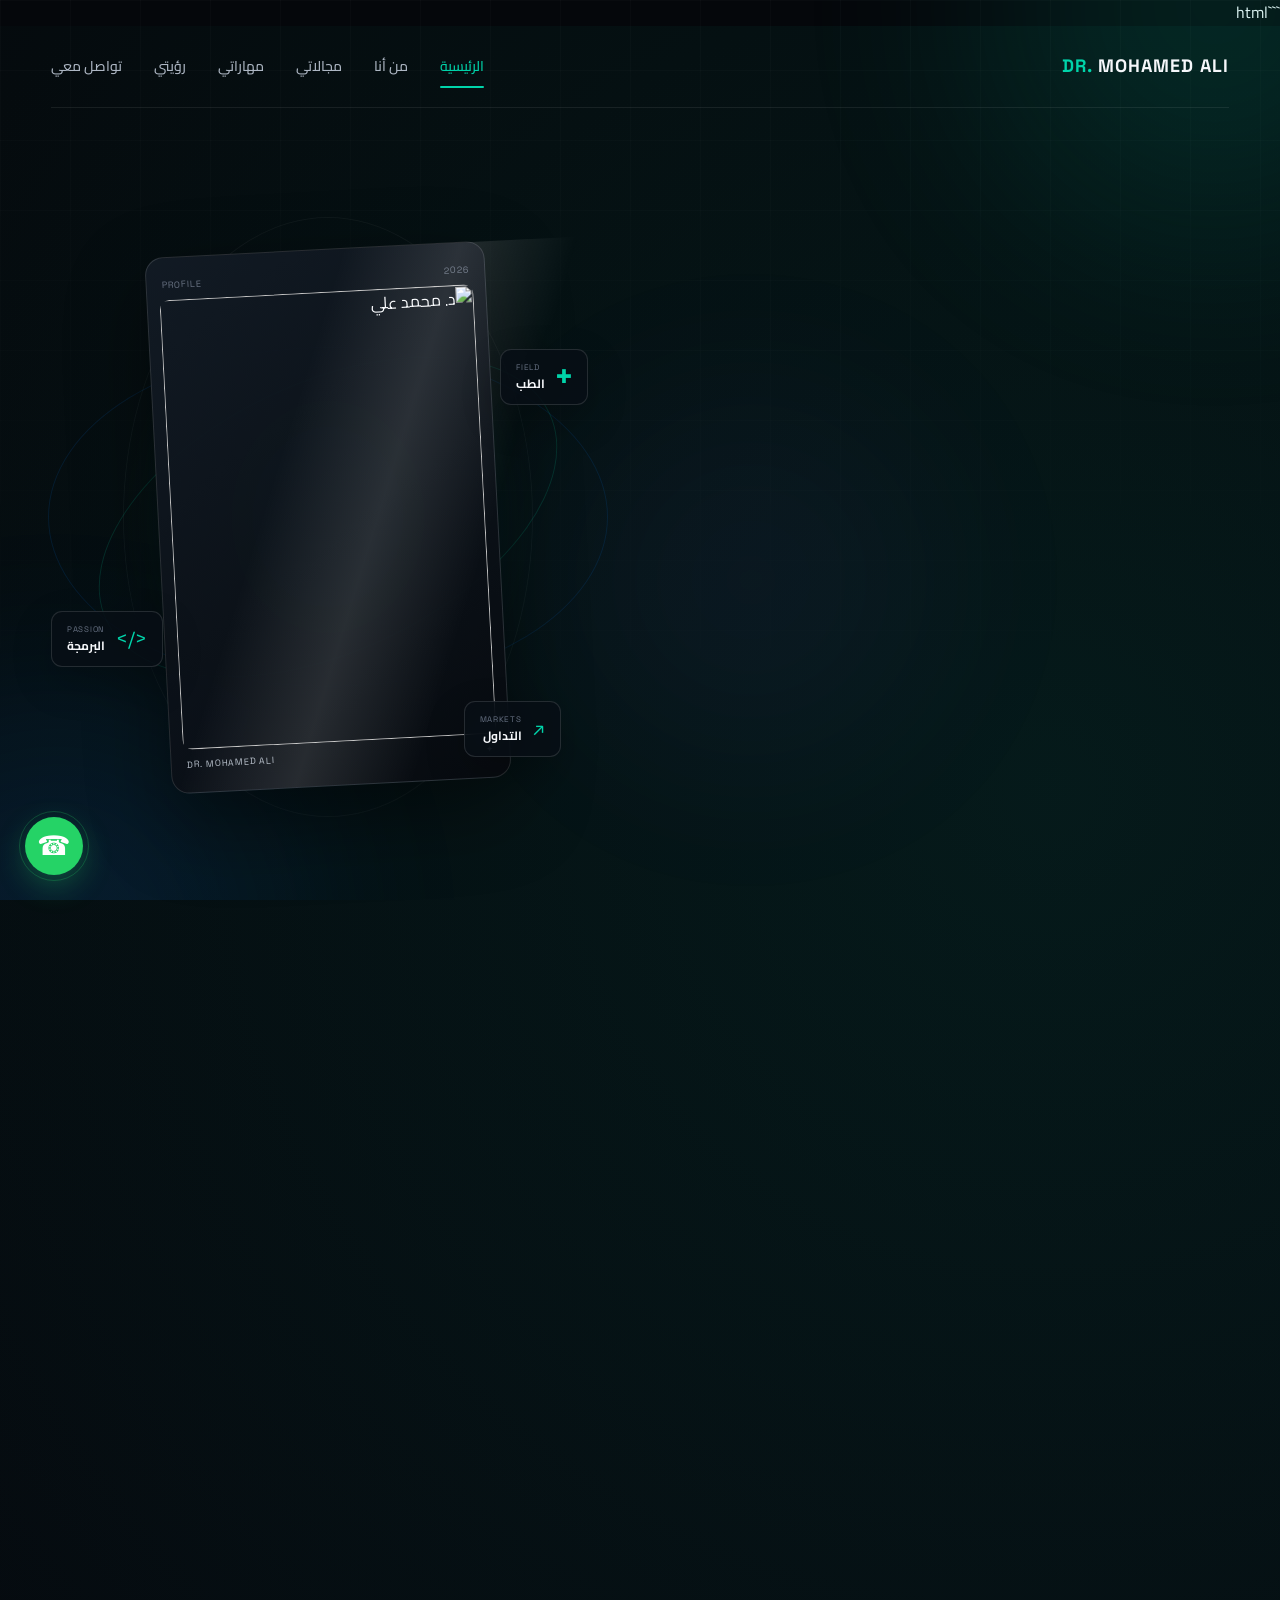
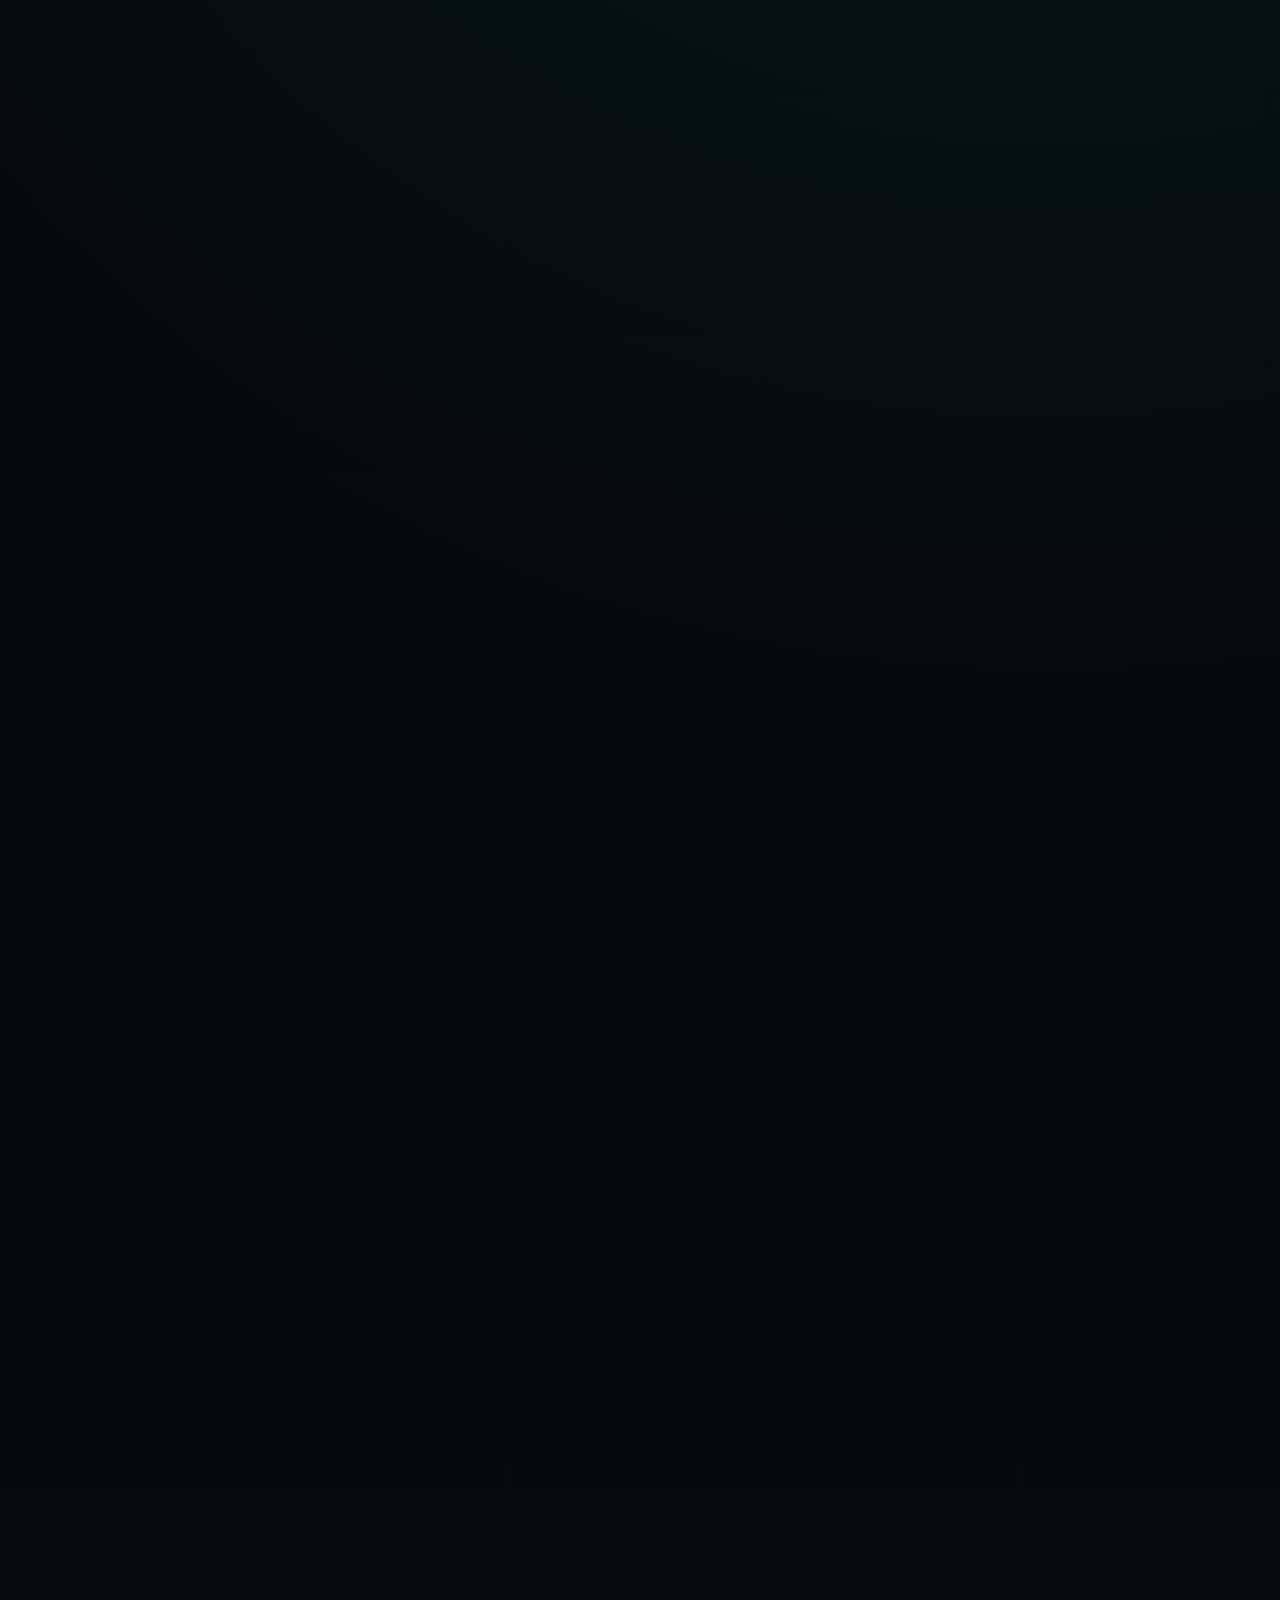
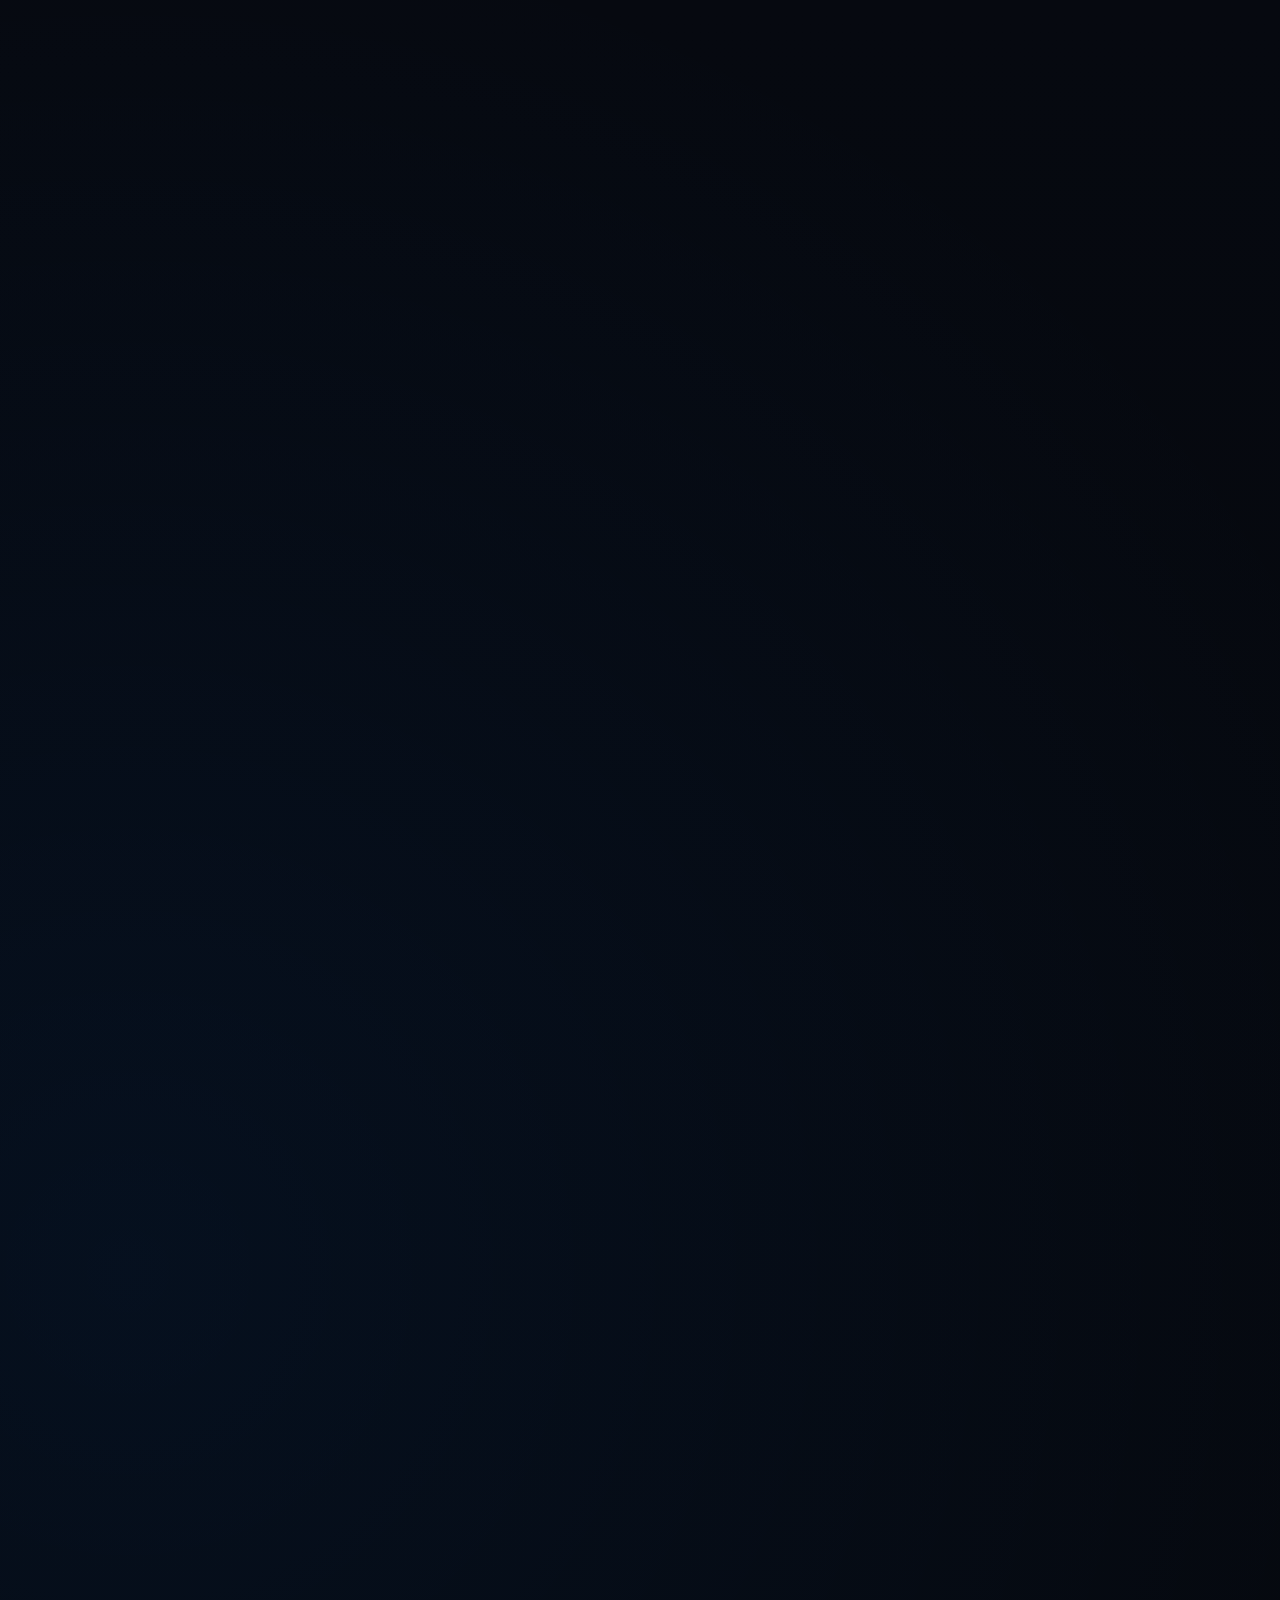
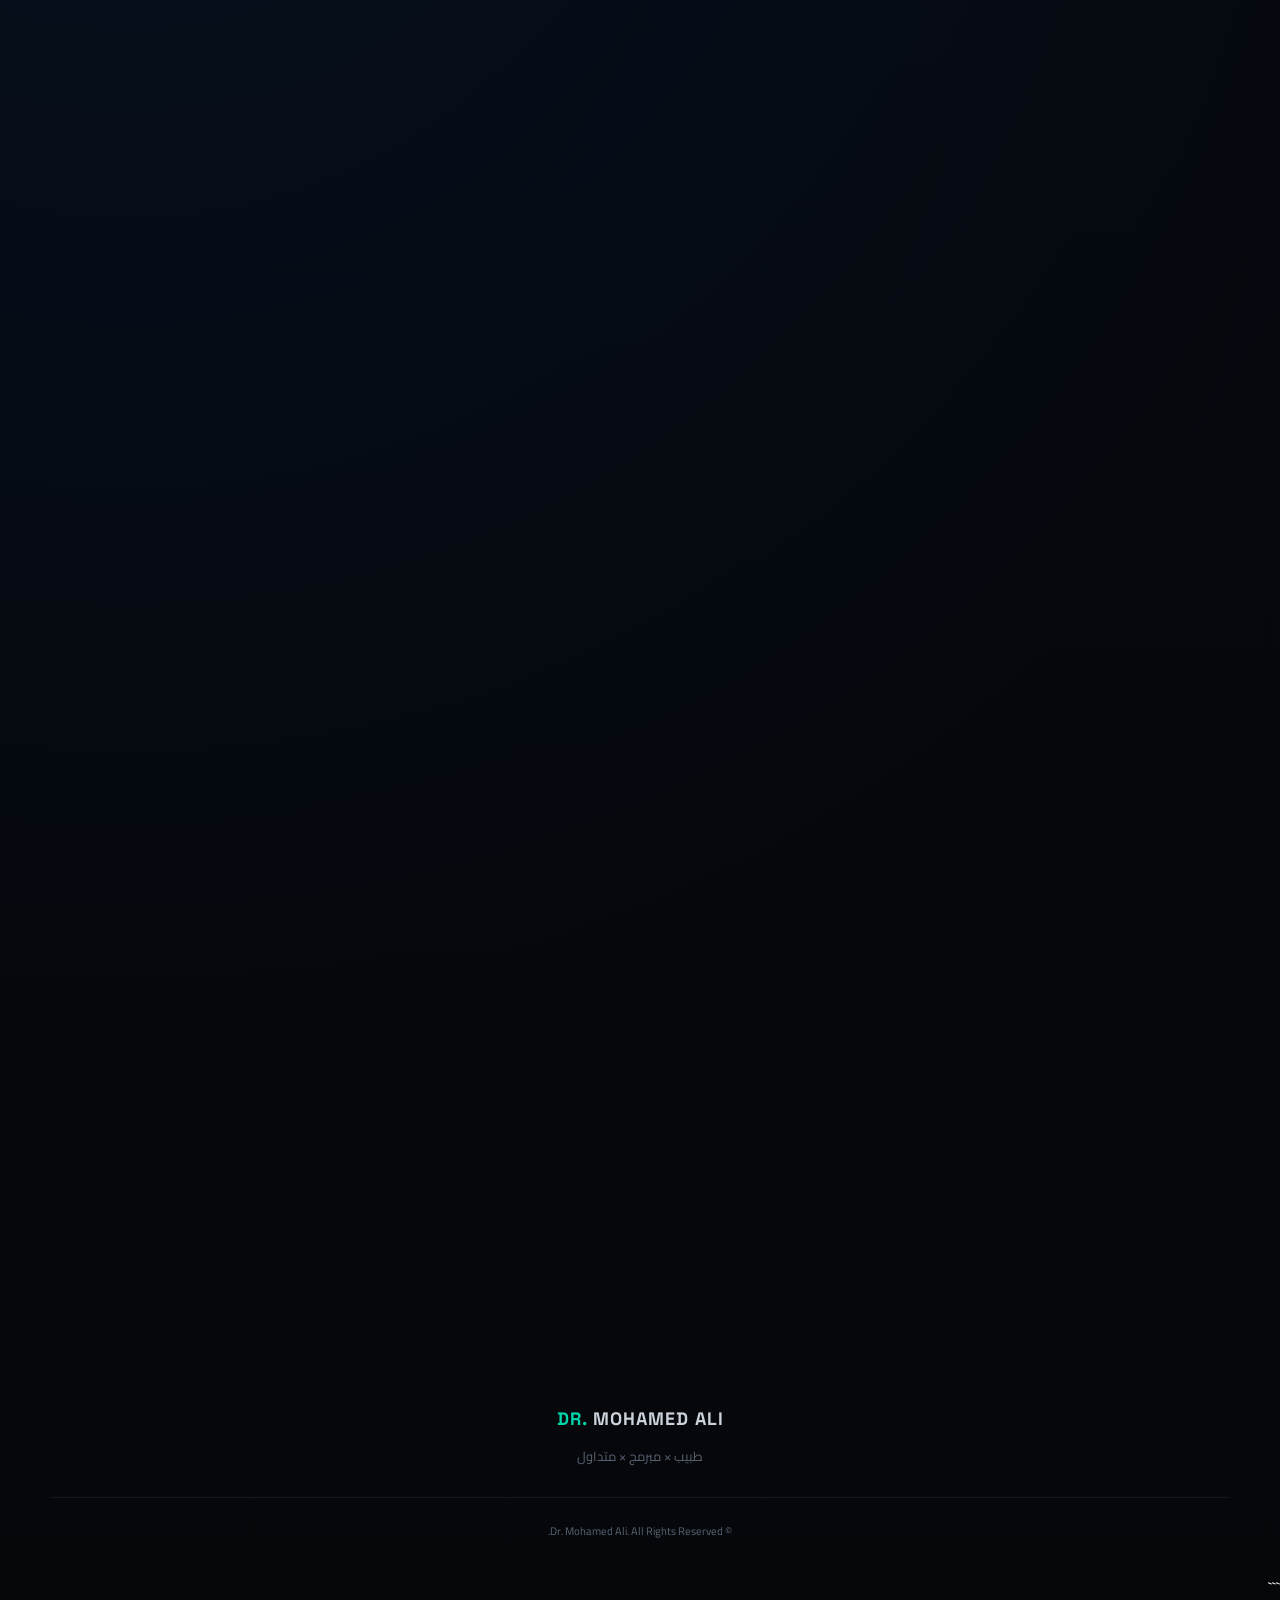
==== commit 5c0d2783: "Update index.html" ====
--- a/index.html
+++ b/index.html
@@ -1,681 +1,750 @@
 ```html
 <!DOCTYPE html>
 <html lang="ar" dir="rtl">
+
 <head>
   <meta charset="UTF-8">
   <meta name="viewport" content="width=device-width, initial-scale=1.0">
 
-  <meta name="description" content="د. محمد علي - طبيب، مبرمج ومتداول">
-  <meta name="theme-color" content="#05070b">
-
-  <title>د. محمد علي | Doctor × Developer × Trader</title>
+  <title>د. محمد علي | طبيب × مبرمج × متداول</title>
 
   <link rel="preconnect" href="https://fonts.googleapis.com">
   <link rel="preconnect" href="https://fonts.gstatic.com" crossorigin>
-  <link href="https://fonts.googleapis.com/css2?family=Cairo:wght@400;500;600;700;800&display=swap" rel="stylesheet">
+
+  <link
+    href="https://fonts.googleapis.com/css2?family=Cairo:wght@400;500;600;700;800&display=swap"
+    rel="stylesheet">
 
   <link rel="stylesheet" href="style.css">
 </head>
 
 <body>
 
-  <!-- Scroll Progress -->
-  <div class="scroll-progress"></div>
-
-  <!-- Background -->
+<div class="site">
+
+  <!-- BACKGROUND -->
   <div class="background">
-    <div class="grid-bg"></div>
     <div class="glow glow-1"></div>
     <div class="glow glow-2"></div>
     <div class="glow glow-3"></div>
     <div id="particles"></div>
   </div>
 
-  <div class="site">
-
-    <!-- ================= HEADER ================= -->
-
-    <header class="header" id="header">
-
-      <a href="#home" class="logo">
-        <span>DR.</span> MOHAMED ALI
-      </a>
-
-      <button
-        class="menu-btn"
-        id="menuBtn"
-        aria-label="فتح القائمة"
-        aria-expanded="false">
-        ☰
-      </button>
-
-      <nav class="nav" id="nav">
-        <a href="#home" class="active-link">الرئيسية</a>
-        <a href="#about">من أنا</a>
-        <a href="#fields">مجالاتي</a>
-        <a href="#skills">مهاراتي</a>
-        <a href="#contact">تواصل معي</a>
-      </nav>
-
-    </header>
-
-
-    <main>
-
-      <!-- ================= HERO ================= -->
-
-      <section class="hero" id="home">
-
-        <div class="hero-content">
-
-          <div class="eyebrow">
+
+  <!-- HEADER -->
+  <header class="header" id="header">
+
+    <div class="logo">
+      <span>DR.</span> MOHAMED ALI
+    </div>
+
+    <button class="menu-btn" id="menuBtn" aria-label="فتح القائمة">
+      ☰
+    </button>
+
+    <nav class="nav" id="nav">
+      <a href="#home" class="active-link">الرئيسية</a>
+      <a href="#about">من أنا</a>
+      <a href="#fields">مجالاتي</a>
+      <a href="#skills">مهاراتي</a>
+      <a href="#vision">رؤيتي</a>
+      <a href="#contact">تواصل معي</a>
+    </nav>
+
+  </header>
+
+
+  <main>
+
+    <!-- HERO -->
+    <section class="hero" id="home">
+
+      <div class="hero-content">
+
+        <div class="eyebrow reveal hero-sequence">
+          <i></i>
+          <span>أهلاً بك في عالمي</span>
+          <i></i>
+        </div>
+
+        <h1 class="reveal hero-sequence">
+          <span>د.</span>
+          محمد
+          <strong>علي</strong>
+        </h1>
+
+        <div class="roles reveal hero-sequence">
+
+          <span>طبيب</span>
+          <b>×</b>
+
+          <span class="animated-role" id="animatedRole">
+            مبرمج
+          </span>
+
+          <b>×</b>
+
+          <span>متداول</span>
+
+        </div>
+
+        <p class="hero-text reveal hero-sequence">
+          شغوف بالطب والتكنولوجيا والأسواق المالية،
+          وأسعى لصناعة مستقبل يجمع بين العلم
+          والإبداع والتكنولوجيا.
+        </p>
+
+        <div class="hero-actions reveal hero-sequence">
+
+          <a
+            class="btn primary"
+            href="https://wa.me/201281689551"
+            target="_blank"
+            rel="noopener">
+            <span>تواصل معي</span>
+            <b>↗</b>
+          </a>
+
+          <a class="btn secondary" href="#about">
+            اكتشف قصتي
+          </a>
+
+        </div>
+
+        <div class="stats reveal hero-sequence">
+
+          <div class="stat">
+            <strong data-counter="3">03</strong>
+            <span>مجالات</span>
+          </div>
+
+          <div class="stat">
+            <strong>∞</strong>
+            <span>طموح</span>
+          </div>
+
+          <div class="stat">
+            <strong data-counter="100">100%</strong>
+            <span>شغف</span>
+          </div>
+
+        </div>
+
+      </div>
+
+
+      <!-- HERO VISUAL -->
+      <div class="hero-visual">
+
+        <div class="orbit orbit-one"></div>
+        <div class="orbit orbit-two"></div>
+        <div class="orbit orbit-three"></div>
+
+        <div class="photo-halo"></div>
+
+        <div class="photo-card">
+
+          <div class="photo-top">
+            <span>PROFILE</span>
+            <span>2026</span>
+          </div>
+
+          <img
+            src="https://i.ibb.co/BxK1s4K/IMG-20260902-WA0141.jpg"
+            alt="د. محمد علي">
+
+          <div class="photo-bottom">
+            <span>DR. MOHAMED ALI</span>
+            <span>✦</span>
+          </div>
+
+        </div>
+
+        <div class="floating-tag tag-one">
+          <span>✚</span>
+          <div>
+            <small>FIELD</small>
+            <strong>الطب</strong>
+          </div>
+        </div>
+
+        <div class="floating-tag tag-two">
+          <span>&lt;/&gt;</span>
+          <div>
+            <small>PASSION</small>
+            <strong>البرمجة</strong>
+          </div>
+        </div>
+
+        <div class="floating-tag tag-three">
+          <span>↗</span>
+          <div>
+            <small>MARKETS</small>
+            <strong>التداول</strong>
+          </div>
+        </div>
+
+      </div>
+
+    </section>
+
+
+    <!-- ABOUT -->
+    <section class="section about" id="about">
+
+      <div class="section-label reveal">
+        01 / من أنا
+      </div>
+
+      <div class="section-title reveal">
+
+        <h2>
+          شخص يجمع بين
+          <span>ثلاثة عوالم</span>
+        </h2>
+
+        <p>
+          الطب، البرمجة، والأسواق المالية.
+          ثلاث مجالات مختلفة، لكن يجمعها شيء واحد:
+          الشغف بالتعلم والتطور.
+        </p>
+
+      </div>
+
+      <div class="about-box reveal">
+
+        <div class="about-number">
+          01
+        </div>
+
+        <div class="about-content">
+
+          <h3>
+            التعلم المستمر
+            <span>هو أسلوبي.</span>
+          </h3>
+
+          <p>
+            أؤمن أن الإنسان لا يجب أن يحصر نفسه
+            في مجال واحد. لذلك أسعى دائمًا إلى
+            تطوير معرفتي ومهاراتي، والجمع بين
+            التفكير الطبي والمنطق البرمجي والتحليل.
+          </p>
+
+          <div class="signature">
+            <span>DR. MOHAMED ALI</span>
             <i></i>
-            أهلاً بك في عالمي
-            <i></i>
-          </div>
-
-          <div class="hero-badge">
-            <span class="status-dot"></span>
-            متاح للتعاون والمشاريع
-          </div>
-
-          <h1>
-            <small>د.</small>
-            محمد
-            <strong>علي</strong>
-          </h1>
-
-          <div class="roles">
-            <span class="animated-role">طبيب</span>
-          </div>
-
-          <p class="hero-text">
-            طبيب شغوف بالتكنولوجيا والبرمجة والأسواق المالية،
-            أعمل على تطوير نفسي باستمرار وصناعة أفكار تجمع
-            بين العلم، الإبداع، والتحليل.
+          </div>
+
+        </div>
+
+      </div>
+
+    </section>
+
+
+    <!-- FIELDS -->
+    <section class="section fields" id="fields">
+
+      <div class="section-label reveal">
+        02 / مجالاتي
+      </div>
+
+      <div class="section-title reveal">
+
+        <h2>
+          ثلاثة مجالات،
+          <span>هوية واحدة</span>
+        </h2>
+
+      </div>
+
+      <div class="field-grid">
+
+        <article class="field-card reveal reveal-delay-1">
+
+          <div class="card-head">
+            <span>01</span>
+            <b>✚</b>
+          </div>
+
+          <div class="card-icon">⚕</div>
+
+          <h3>الطب</h3>
+
+          <p>
+            شغف بالعلوم الطبية والرعاية الصحية
+            والتعلم المستمر وتطوير المعرفة.
           </p>
 
-          <div class="hero-actions">
-
-            <a
-              href="https://wa.me/201281689551"
-              target="_blank"
-              rel="noopener"
-              class="btn primary">
-              <span>تواصل معي</span>
-              <b>↗</b>
-            </a>
-
-            <a href="#about" class="btn secondary">
-              اكتشف قصتي
-              <span>↓</span>
-            </a>
-
-          </div>
-
-          <div class="stats">
-
-            <div class="stat">
+          <small>MEDICINE</small>
+
+        </article>
+
+
+        <article class="field-card reveal reveal-delay-2">
+
+          <div class="card-head">
+            <span>02</span>
+            <b>&lt;/&gt;</b>
+          </div>
+
+          <div class="card-icon">&lt;/&gt;</div>
+
+          <h3>البرمجة</h3>
+
+          <p>
+            اهتمام ببناء المواقع والحلول الرقمية
+            وتجربة المستخدم والتكنولوجيا الحديثة.
+          </p>
+
+          <small>PROGRAMMING</small>
+
+        </article>
+
+
+        <article class="field-card reveal reveal-delay-3">
+
+          <div class="card-head">
+            <span>03</span>
+            <b>↗</b>
+          </div>
+
+          <div class="card-icon">◈</div>
+
+          <h3>التداول</h3>
+
+          <p>
+            اهتمام بالأسواق والتحليل والاستراتيجيات
+            وإدارة المخاطر.
+          </p>
+
+          <small>TRADING</small>
+
+        </article>
+
+      </div>
+
+    </section>
+
+
+    <!-- SKILLS -->
+    <section class="section skills" id="skills">
+
+      <div class="section-label reveal">
+        03 / مهاراتي
+      </div>
+
+      <div class="section-title reveal">
+
+        <h2>
+          المعرفة تتحول إلى
+          <span>مهارة</span>
+        </h2>
+
+      </div>
+
+      <div class="skills-grid">
+
+        <div class="skill-box reveal reveal-delay-1">
+
+          <div class="skill-header">
+
+            <div class="skill-symbol">
+              &lt;/&gt;
+            </div>
+
+            <div>
+              <small>TECHNOLOGY</small>
+              <h3>البرمجة والتكنولوجيا</h3>
+            </div>
+
+          </div>
+
+          <div class="skill-row">
+            <div>
+              <span>HTML / CSS</span>
+              <b>90%</b>
+            </div>
+
+            <div class="progress">
+              <i data-width="90%"></i>
+            </div>
+          </div>
+
+          <div class="skill-row">
+            <div>
+              <span>JavaScript</span>
+              <b>80%</b>
+            </div>
+
+            <div class="progress">
+              <i data-width="80%"></i>
+            </div>
+          </div>
+
+          <div class="skill-row">
+            <div>
+              <span>UI / UX</span>
+              <b>85%</b>
+            </div>
+
+            <div class="progress">
+              <i data-width="85%"></i>
+            </div>
+          </div>
+
+        </div>
+
+
+        <div class="skill-box market-box reveal reveal-delay-2">
+
+          <div class="skill-header">
+
+            <div class="skill-symbol">
+              ↗
+            </div>
+
+            <div>
+              <small>FINANCIAL MARKETS</small>
+              <h3>الأسواق والتداول</h3>
+            </div>
+
+          </div>
+
+          <div class="market-grid">
+
+            <div>
+              <strong>01</strong>
+              <span>تحليل</span>
+            </div>
+
+            <div>
+              <strong>02</strong>
+              <span>استراتيجية</span>
+            </div>
+
+            <div>
               <strong>03</strong>
-              <span>مجالات</span>
-            </div>
-
-            <div class="stat">
-              <strong>∞</strong>
-              <span>طموح</span>
-            </div>
-
-            <div class="stat">
-              <strong>100%</strong>
-              <span>شغف</span>
-            </div>
-
-          </div>
-
-        </div>
-
-
-        <!-- HERO VISUAL -->
-
-        <div class="hero-visual">
-
-          <div class="orbit orbit-one"></div>
-          <div class="orbit orbit-two"></div>
-          <div class="orbit orbit-three"></div>
-
-          <div class="photo-halo"></div>
-
-          <div class="photo-card">
-
-            <div class="photo-top">
-              <span>PROFILE</span>
-              <span>2026</span>
-            </div>
-
-            <div class="image-wrapper">
-
-              <img
-                src="https://i.ibb.co/BxK1s4K/IMG-20260902-WA0141.jpg"
-                alt="د. محمد علي"
-                loading="eager">
-
-              <div class="image-overlay"></div>
-
-            </div>
-
-            <div class="photo-bottom">
-              <span>DR. MOHAMED ALI</span>
-              <span>✦</span>
-            </div>
-
-          </div>
-
-
-          <!-- Floating Tags -->
-
-          <div class="floating-tag tag-one">
-            <span>✚</span>
-            <div>
-              <small>FIELD</small>
-              <strong>الطب</strong>
-            </div>
-          </div>
-
-          <div class="floating-tag tag-two">
-            <span>&lt;/&gt;</span>
-            <div>
-              <small>PASSION</small>
-              <strong>البرمجة</strong>
-            </div>
-          </div>
-
-          <div class="floating-tag tag-three">
+              <span>مخاطر</span>
+            </div>
+
+          </div>
+
+          <div class="chart">
+            <div></div>
+            <div></div>
+            <div></div>
+            <div></div>
+            <div></div>
+            <div></div>
+            <div></div>
+            <div></div>
+          </div>
+
+        </div>
+
+      </div>
+
+    </section>
+
+
+    <!-- VISION -->
+    <section class="section vision" id="vision">
+
+      <div class="section-label reveal">
+        04 / رؤيتي وطموحي
+      </div>
+
+      <div class="section-title reveal">
+
+        <h2>
+          أتعلم اليوم لأكون
+          <span>أفضل غدًا</span>
+        </h2>
+
+        <p>
+          أؤمن أن الإنسان قادر على بناء نفسه في أكثر من مجال،
+          طالما لديه الشغف والاستعداد للتعلم والاستمرار.
+        </p>
+
+      </div>
+
+
+      <div class="vision-grid">
+
+        <article class="vision-card medicine-card reveal reveal-delay-1">
+
+          <div class="vision-number">01</div>
+
+          <div class="medical-animation">
+
+            <div class="heart-line"></div>
+
+            <div class="medical-cross">+</div>
+
+            <div class="medical-circle"></div>
+
+          </div>
+
+          <small>MEDICINE</small>
+
+          <h3>الطب</h3>
+
+          <p>
+            أسعى إلى تطوير معرفتي في المجال الطبي،
+            وفهم العلوم الطبية بشكل أعمق، وأن أكون
+            طبيبًا أستمر في التعلم والتطور طوال مسيرتي.
+          </p>
+
+          <div class="card-bottom">
+            <span>SCIENCE</span>
+            <b>🩺</b>
+          </div>
+
+        </article>
+
+
+        <article class="vision-card coding-card reveal reveal-delay-2">
+
+          <div class="vision-number">02</div>
+
+          <div class="code-animation">
+
+            <div class="code-window">
+
+              <div class="code-bar">
+                <i></i>
+                <i></i>
+                <i></i>
+              </div>
+
+              <div class="code-lines">
+                <span>&lt;html&gt;</span>
+                <span>&nbsp;&nbsp;Hello World</span>
+                <span>&lt;/html&gt;</span>
+              </div>
+
+            </div>
+
+            <div class="code-symbol">
+              &lt;/&gt;
+            </div>
+
+          </div>
+
+          <small>TECHNOLOGY</small>
+
+          <h3>التكنولوجيا</h3>
+
+          <p>
+            لدي شغف بالبرمجة وتطوير المواقع والتكنولوجيا،
+            وأستمتع بتعلم مهارات جديدة وتحويل الأفكار
+            إلى مشاريع رقمية بسيطة ومفيدة.
+          </p>
+
+          <div class="card-bottom">
+            <span>CREATE</span>
+            <b>&lt;/&gt;</b>
+          </div>
+
+        </article>
+
+
+        <article class="vision-card trading-card reveal reveal-delay-3">
+
+          <div class="vision-number">03</div>
+
+          <div class="trading-animation">
+
+            <div class="chart-grid"></div>
+
+            <svg viewBox="0 0 300 120" preserveAspectRatio="none">
+              <polyline points="0,100 35,80 65,90 95,55 125,70 155,35 190,50 220,20 250,35 300,5" />
+            </svg>
+
+            <div class="chart-arrow">↗</div>
+
+          </div>
+
+          <small>FINANCIAL MARKETS</small>
+
+          <h3>الأسواق</h3>
+
+          <p>
+            أهتم بعالم الأسواق المالية والتداول،
+            وأسعى إلى تطوير فهمي للتحليل وإدارة المخاطر
+            والانضباط، مع إدراك أهمية العلم والصبر والخبرة.
+          </p>
+
+          <div class="card-bottom">
+            <span>ANALYSIS</span>
+            <b>↗</b>
+          </div>
+
+        </article>
+
+      </div>
+
+
+      <div class="vision-bottom reveal">
+
+        <div class="vision-line"></div>
+
+        <p>
+          هدفي ليس أن أتوقف عند مجال واحد،
+          بل أن أستمر في التعلم وأطور نفسي خطوة بخطوة،
+          وأجمع بين الطب والتكنولوجيا واهتماماتي المختلفة.
+        </p>
+
+        <strong>
+          أتعلم اليوم لأكون أفضل غدًا.
+        </strong>
+
+      </div>
+
+    </section>
+
+
+    <!-- QUOTE -->
+    <section class="quote reveal">
+
+      <div class="quote-mark">“</div>
+
+      <h2>
+        الطموح لا حدود له،
+        <span>والتعلم لا يتوقف.</span>
+      </h2>
+
+      <p>
+        العلم هو الأساس، الشغف هو المحرك،
+        والعمل هو الطريق.
+      </p>
+
+    </section>
+
+
+    <!-- CONTACT -->
+    <section class="section contact" id="contact">
+
+      <div class="contact-card reveal">
+
+        <div class="contact-content">
+
+          <div class="section-label">
+            05 / تواصل معي
+          </div>
+
+          <h2>
+            لديك فكرة؟
+            <span>فلنتحدث.</span>
+          </h2>
+
+          <p>
+            يسعدني التواصل معك بخصوص الأفكار،
+            المشاريع، أو فرص التعاون والاستفسارات.
+          </p>
+
+          <div class="contact-number">
+
+            <small>WHATSAPP</small>
+
+            <strong>
+              +20 128 168 9551
+            </strong>
+
+          </div>
+
+          <a
+            href="https://wa.me/201281689551"
+            target="_blank"
+            rel="noopener"
+            class="contact-btn">
+
+            ابدأ المحادثة
             <span>↗</span>
-            <div>
-              <small>MARKETS</small>
-              <strong>التداول</strong>
-            </div>
-          </div>
-
-          <div class="visual-number">01</div>
-
-        </div>
-
-      </section>
-
-
-      <!-- ================= ABOUT ================= -->
-
-      <section class="section about" id="about">
-
-        <div class="section-label">
-          01 / من أنا
-        </div>
-
-        <div class="section-title">
-          <h2>
-            شخص يجمع بين
-            <span>ثلاثة عوالم</span>
-          </h2>
-
-          <p>
-            الطب، البرمجة، والأسواق المالية.
-            مجالات مختلفة، لكن يجمعها شغف واحد:
-            التعلم والتطور المستمر.
-          </p>
-        </div>
-
-        <div class="about-box">
-
-          <div class="about-number">01</div>
-
-          <div class="about-content">
-
-            <span class="mini-label">MY PHILOSOPHY</span>
-
-            <h3>
-              التعلم المستمر
-              <span>هو أسلوبي.</span>
-            </h3>
-
-            <p>
-              أؤمن أن الإنسان لا يجب أن يحصر نفسه
-              في مجال واحد. لذلك أسعى دائمًا إلى
-              تطوير معرفتي ومهاراتي، والجمع بين
-              التفكير الطبي والمنطق البرمجي والتحليل.
-            </p>
-
-            <div class="about-points">
-
-              <div>
-                <span>01</span>
-                <p>التعلم والتطوير المستمر</p>
-              </div>
-
-              <div>
-                <span>02</span>
-                <p>تحويل الأفكار إلى مشاريع</p>
-              </div>
-
-              <div>
-                <span>03</span>
-                <p>الجمع بين العلم والتكنولوجيا</p>
-              </div>
-
-            </div>
-
-            <div class="signature">
-              <span>DR. MOHAMED ALI</span>
-              <i></i>
-            </div>
-
-          </div>
-
-        </div>
-
-      </section>
-
-
-      <!-- ================= FIELDS ================= -->
-
-      <section class="section fields" id="fields">
-
-        <div class="section-label">
-          02 / مجالاتي
-        </div>
-
-        <div class="section-title">
-          <h2>
-            ثلاثة مجالات،
-            <span>هوية واحدة</span>
-          </h2>
-
-          <p>
-            كل مجال يمثل جانبًا مختلفًا من رحلتي
-            وطريقة مختلفة للتفكير والتعلم.
-          </p>
-        </div>
-
-
-        <div class="field-grid">
-
-          <article class="field-card medical">
-
-            <div class="card-head">
-              <span>01</span>
-              <b>✚</b>
-            </div>
-
-            <div class="card-icon">⚕</div>
-
-            <h3>الطب</h3>
-
-            <p>
-              شغف بالعلوم الطبية والرعاية الصحية
-              والتعلم المستمر وتطوير المعرفة.
-            </p>
-
-            <div class="card-footer">
-              <small>MEDICINE</small>
-              <span>↗</span>
-            </div>
-
-          </article>
-
-
-          <article class="field-card coding">
-
-            <div class="card-head">
-              <span>02</span>
-              <b>&lt;/&gt;</b>
-            </div>
-
-            <div class="card-icon">&lt;/&gt;</div>
-
-            <h3>البرمجة</h3>
-
-            <p>
-              اهتمام ببناء المواقع والحلول الرقمية
-              وتجربة المستخدم والتكنولوجيا الحديثة.
-            </p>
-
-            <div class="card-footer">
-              <small>PROGRAMMING</small>
-              <span>↗</span>
-            </div>
-
-          </article>
-
-
-          <article class="field-card trading">
-
-            <div class="card-head">
-              <span>03</span>
-              <b>↗</b>
-            </div>
-
-            <div class="card-icon">◈</div>
-
-            <h3>التداول</h3>
-
-            <p>
-              اهتمام بالأسواق والتحليل والاستراتيجيات
-              وإدارة المخاطر.
-            </p>
-
-            <div class="card-footer">
-              <small>TRADING</small>
-              <span>↗</span>
-            </div>
-
-          </article>
-
-        </div>
-
-      </section>
-
-
-      <!-- ================= SKILLS ================= -->
-
-      <section class="section skills" id="skills">
-
-        <div class="section-label">
-          03 / مهاراتي
-        </div>
-
-        <div class="section-title">
-          <h2>
-            المعرفة تتحول إلى
-            <span>مهارة</span>
-          </h2>
-        </div>
-
-
-        <div class="skills-grid">
-
-          <!-- Technology -->
-
-          <div class="skill-box">
-
-            <div class="skill-header">
-
-              <div class="skill-symbol">
-                &lt;/&gt;
-              </div>
-
-              <div>
-                <small>TECHNOLOGY</small>
-                <h3>البرمجة والتكنولوجيا</h3>
-              </div>
-
-            </div>
-
-
-            <div class="skill-row">
-
-              <div>
-                <span>HTML / CSS</span>
-                <b>90%</b>
-              </div>
-
-              <div class="progress">
-                <i data-width="90%"></i>
-              </div>
-
-            </div>
-
-
-            <div class="skill-row">
-
-              <div>
-                <span>JavaScript</span>
-                <b>80%</b>
-              </div>
-
-              <div class="progress">
-                <i data-width="80%"></i>
-              </div>
-
-            </div>
-
-
-            <div class="skill-row">
-
-              <div>
-                <span>UI / UX</span>
-                <b>85%</b>
-              </div>
-
-              <div class="progress">
-                <i data-width="85%"></i>
-              </div>
-
-            </div>
-
-
-            <div class="skill-row">
-
-              <div>
-                <span>Web Development</span>
-                <b>88%</b>
-              </div>
-
-              <div class="progress">
-                <i data-width="88%"></i>
-              </div>
-
-            </div>
-
-          </div>
-
-
-          <!-- Trading -->
-
-          <div class="skill-box market-box">
-
-            <div class="skill-header">
-
-              <div class="skill-symbol">
-                ↗
-              </div>
-
-              <div>
-                <small>FINANCIAL MARKETS</small>
-                <h3>الأسواق والتداول</h3>
-              </div>
-
-            </div>
-
-
-            <div class="market-grid">
-
-              <div>
-                <strong>01</strong>
-                <span>تحليل</span>
-              </div>
-
-              <div>
-                <strong>02</strong>
-                <span>استراتيجية</span>
-              </div>
-
-              <div>
-                <strong>03</strong>
-                <span>مخاطر</span>
-              </div>
-
-            </div>
-
-
-            <div class="chart">
-
-              <div style="height:30%"></div>
-              <div style="height:45%"></div>
-              <div style="height:35%"></div>
-              <div style="height:60%"></div>
-              <div style="height:50%"></div>
-              <div style="height:75%"></div>
-              <div style="height:65%"></div>
-              <div style="height:90%"></div>
-              <div style="height:80%"></div>
-              <div style="height:100%"></div>
-
-            </div>
-
-            <div class="chart-label">
-              <span>ANALYSIS</span>
-              <strong>GROWTH ↗</strong>
-            </div>
-
-          </div>
-
-        </div>
-
-      </section>
-
-
-      <!-- ================= QUOTE ================= -->
-
-      <section class="quote">
-
-        <div class="quote-line"></div>
-
-        <div class="quote-mark">“</div>
-
-        <h2>
-          الطموح لا حدود له،
-          <span>والتعلم لا يتوقف.</span>
-        </h2>
-
-        <p>
-          العلم هو الأساس، الشغف هو المحرك،
-          والعمل هو الطريق.
-        </p>
-
-      </section>
-
-
-      <!-- ================= CONTACT ================= -->
-
-      <section class="section contact" id="contact">
-
-        <div class="contact-card">
-
-          <div class="contact-content">
-
-            <div class="section-label">
-              04 / تواصل معي
-            </div>
-
-            <h2>
-              لديك فكرة؟
-              <span>فلنتحدث.</span>
-            </h2>
-
-            <p>
-              يسعدني التواصل معك بخصوص الأفكار،
-              المشاريع، أو فرص التعاون.
-            </p>
-
-            <div class="contact-number">
-              <small>WHATSAPP</small>
-              <strong>+20 128 168 9551</strong>
-            </div>
-
-            <a
-              href="https://wa.me/201281689551"
-              target="_blank"
-              rel="noopener"
-              class="contact-btn">
-
-              <span>ابدأ المحادثة</span>
-              <b>↗</b>
-
-            </a>
-
-          </div>
-
-
-          <div class="contact-decoration">
-
-            <span>DR.</span>
-            <strong>MA</strong>
-
-          </div>
-
-          <div class="contact-glow"></div>
-
-        </div>
-
-      </section>
-
-    </main>
-
-
-    <!-- ================= FOOTER ================= -->
-
-    <footer>
-
-      <div class="footer-logo">
-        <span>DR.</span> MOHAMED ALI
-      </div>
-
-      <p>
-        طبيب × مبرمج × متداول
-      </p>
-
-      <div class="footer-socials">
-
-        <a
-          href="https://wa.me/201281689551"
-          target="_blank"
-          rel="noopener"
-          aria-label="WhatsApp">
-          WA
-        </a>
-
-        <a href="#home" aria-label="Home">
-          ↑
-        </a>
-
-      </div>
-
-      <div class="footer-line"></div>
-
-      <small>
-        © 2026 جميع الحقوق محفوظة
-      </small>
-
-    </footer>
-
-  </div>
-
-
-  <!-- WhatsApp -->
-
+
+          </a>
+
+
+          <div class="contact-number email-contact">
+
+            <small>EMAIL</small>
+
+            <strong>
+              medoali158001@gmail.com
+            </strong>
+
+          </div>
+
+          <a
+            href="mailto:medoali158001@gmail.com"
+            class="contact-btn email-btn">
+
+            أرسل لي بريدًا إلكترونيًا
+            <span>✉</span>
+
+          </a>
+
+
+          <a
+            href="https://www.facebook.com/mhmd.ly.716903"
+            target="_blank"
+            rel="noopener"
+            class="contact-btn facebook-btn">
+
+            صفحتي على فيسبوك
+            <span>f</span>
+
+          </a>
+
+        </div>
+
+        <div class="contact-decoration">
+          <span>DR.</span>
+          <strong>MA</strong>
+        </div>
+
+      </div>
+
+    </section>
+
+  </main>
+
+
+  <!-- FOOTER -->
+  <footer>
+
+    <div class="footer-logo">
+      <span>DR.</span> MOHAMED ALI
+    </div>
+
+    <p>
+      طبيب × مبرمج × متداول
+    </p>
+
+    <div class="footer-line"></div>
+
+    <small>
+      © <span id="year"></span> Dr. Mohamed Ali. All Rights Reserved.
+    </small>
+
+  </footer>
+
+
+  <!-- WHATSAPP FLOAT -->
   <a
     href="https://wa.me/201281689551"
     target="_blank"
     rel="noopener"
     class="whatsapp-float"
     aria-label="واتساب">
-
-    <span>☏</span>
-
+    ☎
   </a>
 
-
-  <!-- Back To Top -->
-
-  <button
-    class="back-to-top"
-    id="backToTop"
-    aria-label="العودة للأعلى">
-    ↑
-  </button>
-
-
-  <script src="script.js"></script>
+</div>
+
+<script src="script.js"></script>
 
 </body>
 </html>
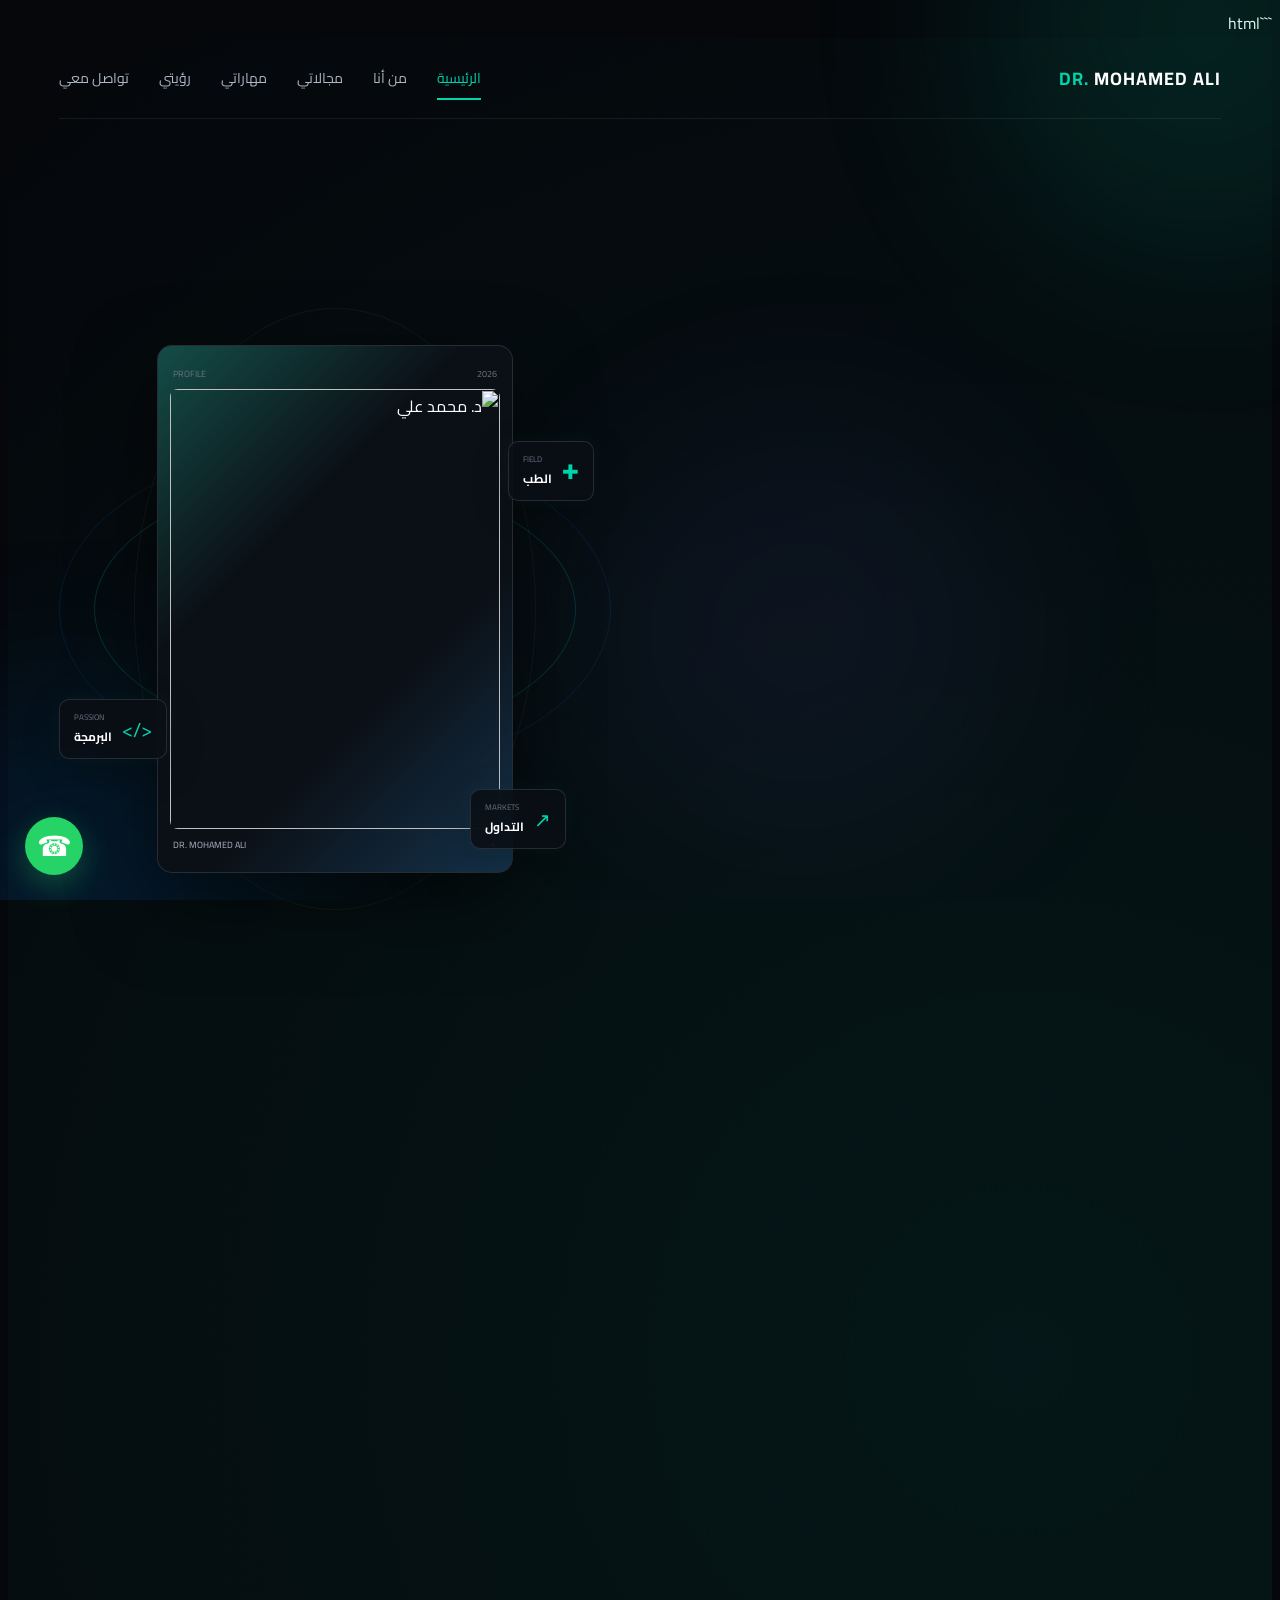
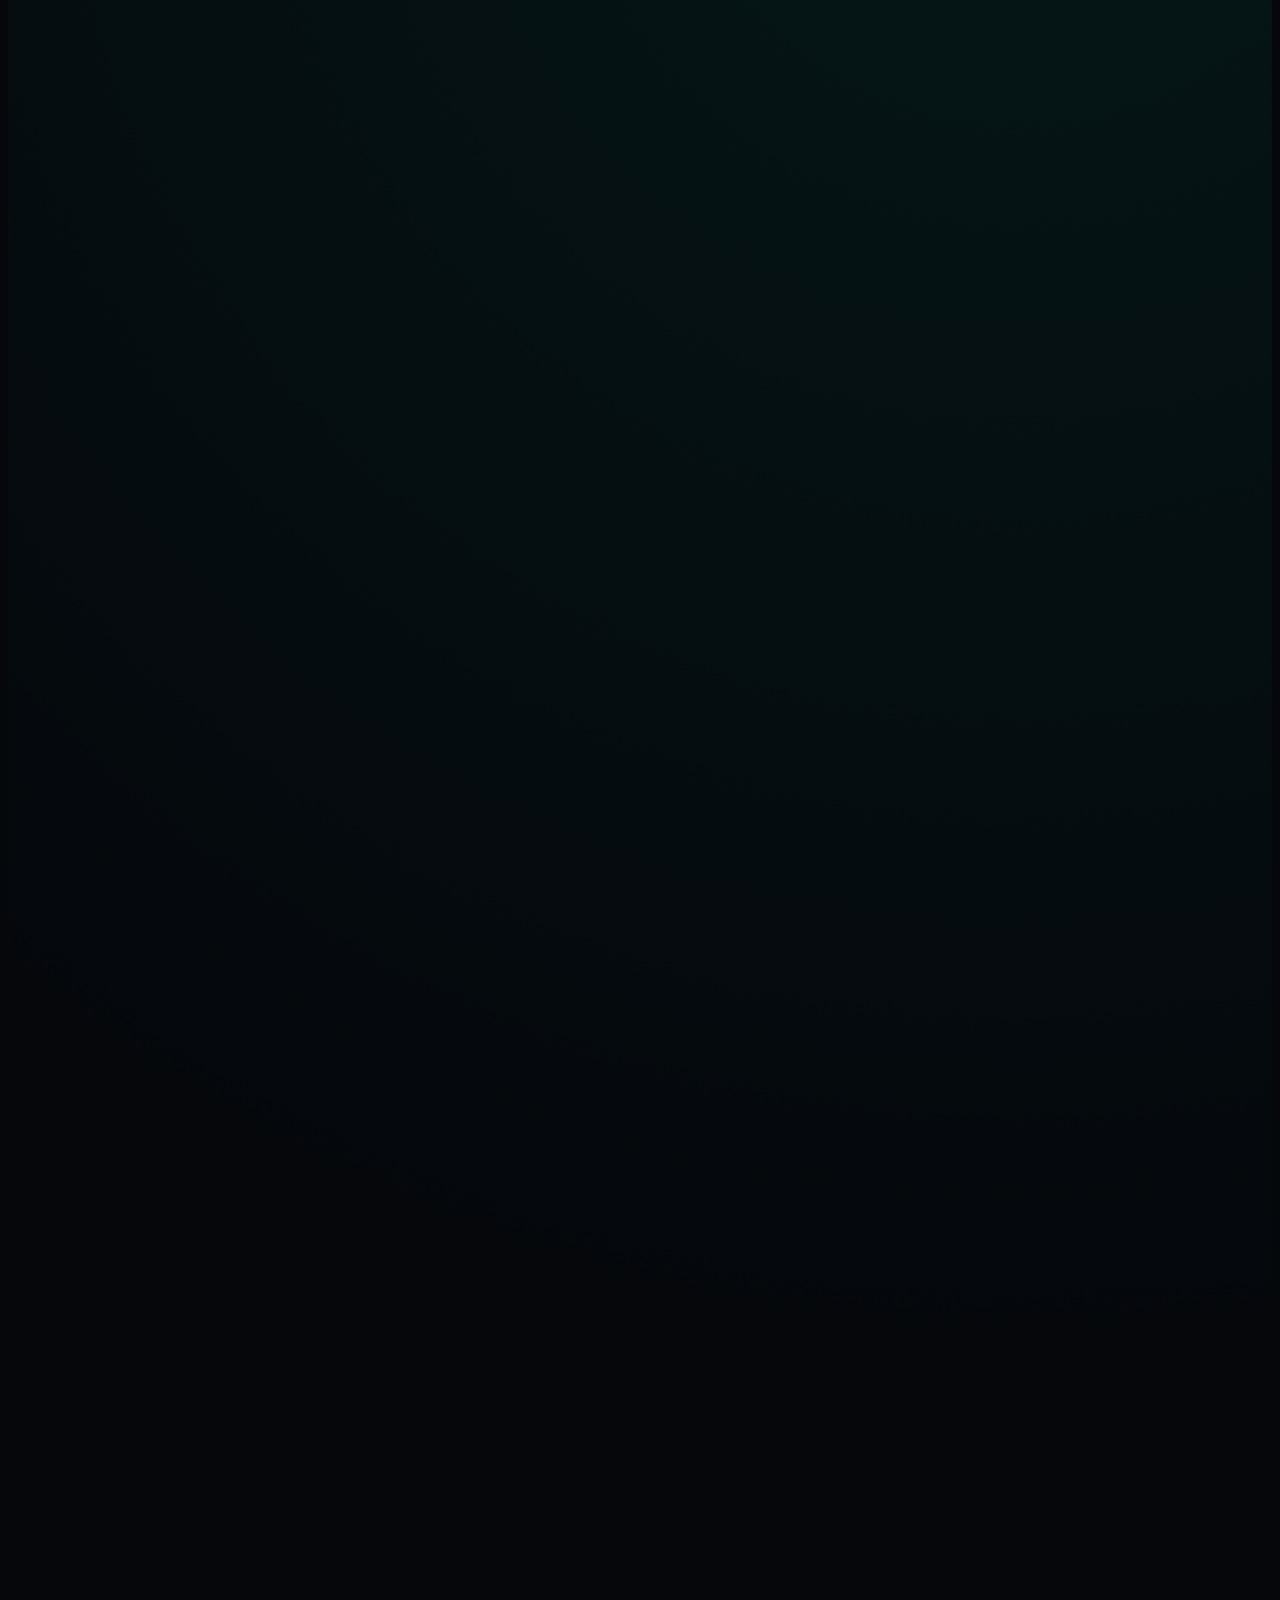
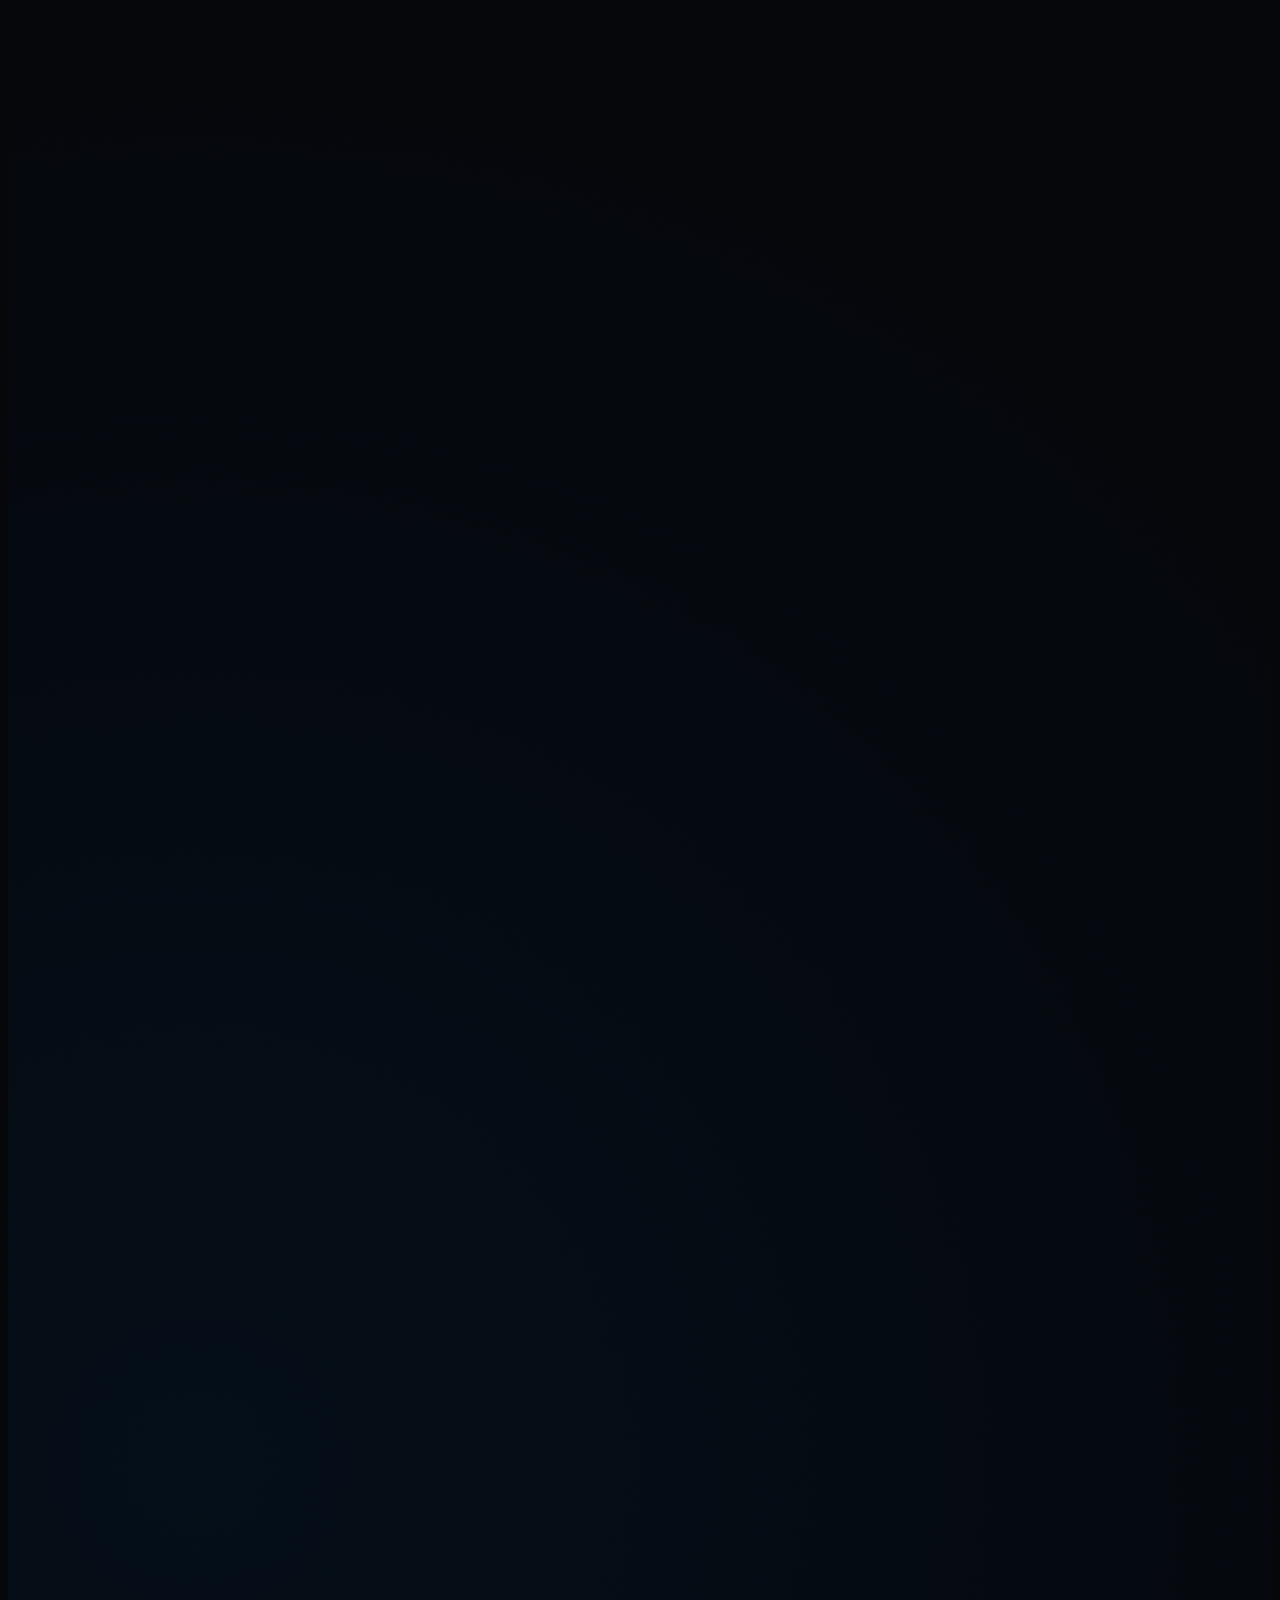
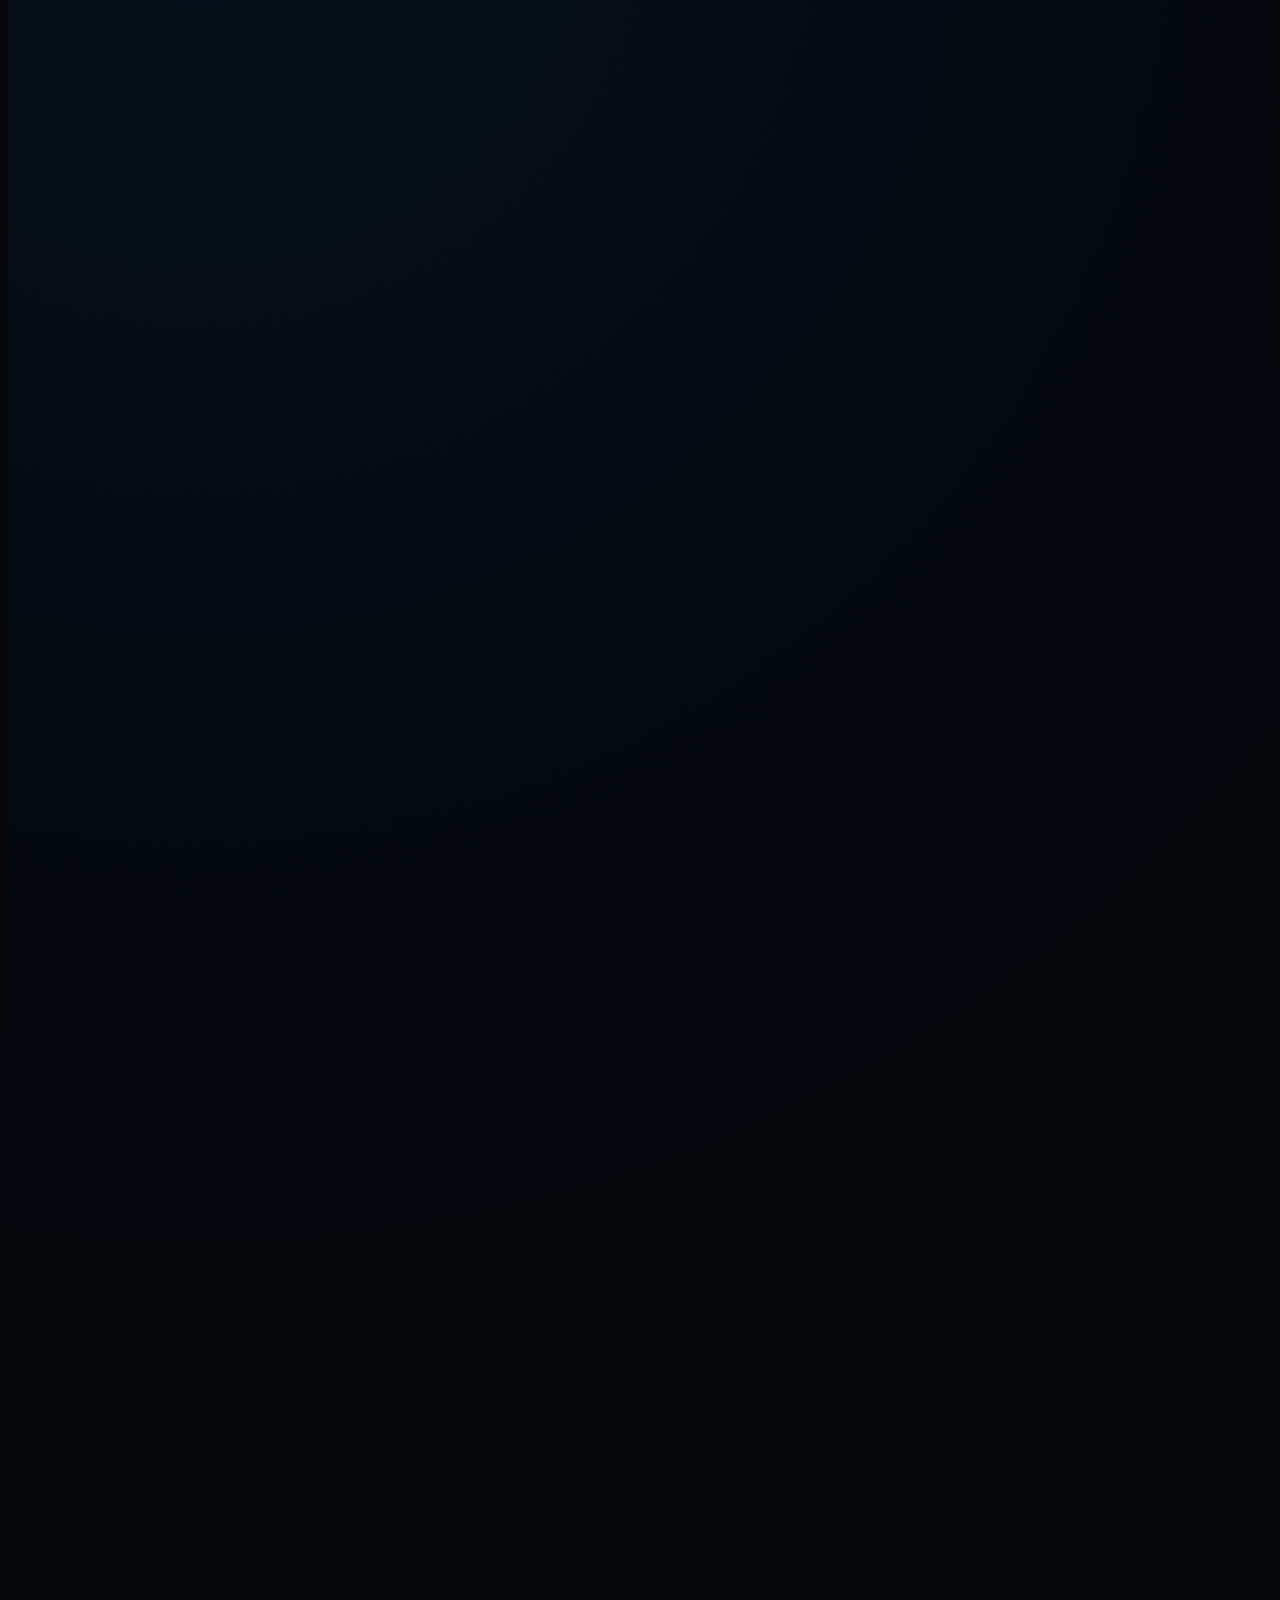
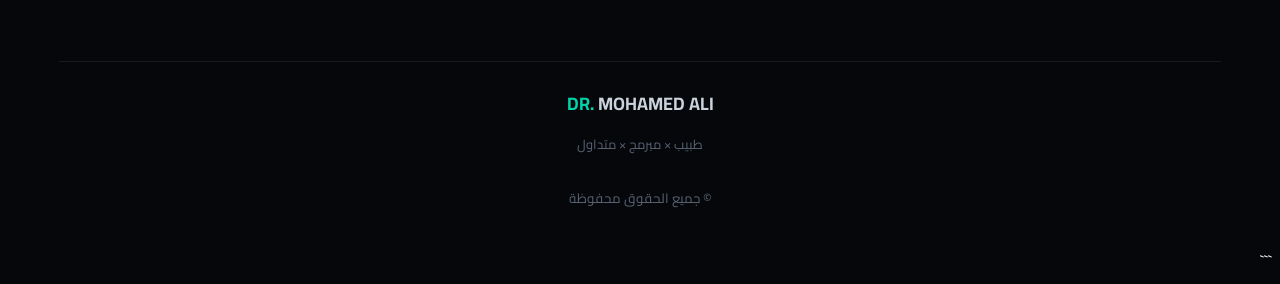
==== commit ae8804c4: "Update index.html" ====
--- a/index.html
+++ b/index.html
@@ -29,7 +29,6 @@
     <div class="glow glow-3"></div>
     <div id="particles"></div>
   </div>
-
 
   <!-- HEADER -->
   <header class="header" id="header">
@@ -59,42 +58,35 @@
     <!-- HERO -->
     <section class="hero" id="home">
 
-      <div class="hero-content">
-
-        <div class="eyebrow reveal hero-sequence">
+      <div class="hero-content reveal hero-main">
+
+        <div class="eyebrow">
           <i></i>
           <span>أهلاً بك في عالمي</span>
           <i></i>
         </div>
 
-        <h1 class="reveal hero-sequence">
+        <h1>
           <span>د.</span>
           محمد
           <strong>علي</strong>
         </h1>
 
-        <div class="roles reveal hero-sequence">
-
+        <div class="roles">
           <span>طبيب</span>
           <b>×</b>
-
-          <span class="animated-role" id="animatedRole">
-            مبرمج
-          </span>
-
+          <span class="animated-role" id="animatedRole">مبرمج</span>
           <b>×</b>
-
           <span>متداول</span>
-
-        </div>
-
-        <p class="hero-text reveal hero-sequence">
+        </div>
+
+        <p class="hero-text">
           شغوف بالطب والتكنولوجيا والأسواق المالية،
           وأسعى لصناعة مستقبل يجمع بين العلم
           والإبداع والتكنولوجيا.
         </p>
 
-        <div class="hero-actions reveal hero-sequence">
+        <div class="hero-actions">
 
           <a
             class="btn primary"
@@ -111,10 +103,10 @@
 
         </div>
 
-        <div class="stats reveal hero-sequence">
+        <div class="stats">
 
           <div class="stat">
-            <strong data-counter="3">03</strong>
+            <strong data-count="3">0</strong>
             <span>مجالات</span>
           </div>
 
@@ -124,7 +116,7 @@
           </div>
 
           <div class="stat">
-            <strong data-counter="100">100%</strong>
+            <strong data-count="100">0%</strong>
             <span>شغف</span>
           </div>
 
@@ -159,6 +151,7 @@
           </div>
 
         </div>
+
 
         <div class="floating-tag tag-one">
           <span>✚</span>
@@ -190,13 +183,13 @@
 
 
     <!-- ABOUT -->
-    <section class="section about" id="about">
-
-      <div class="section-label reveal">
+    <section class="section about reveal" id="about">
+
+      <div class="section-label">
         01 / من أنا
       </div>
 
-      <div class="section-title reveal">
+      <div class="section-title">
 
         <h2>
           شخص يجمع بين
@@ -211,7 +204,8 @@
 
       </div>
 
-      <div class="about-box reveal">
+
+      <div class="about-box">
 
         <div class="about-number">
           01
@@ -244,13 +238,13 @@
 
 
     <!-- FIELDS -->
-    <section class="section fields" id="fields">
-
-      <div class="section-label reveal">
+    <section class="section fields reveal" id="fields">
+
+      <div class="section-label">
         02 / مجالاتي
       </div>
 
-      <div class="section-title reveal">
+      <div class="section-title">
 
         <h2>
           ثلاثة مجالات،
@@ -259,10 +253,10 @@
 
       </div>
 
+
       <div class="field-grid">
 
-        <article class="field-card reveal reveal-delay-1">
-
+        <article class="field-card medical reveal-delay">
           <div class="card-head">
             <span>01</span>
             <b>✚</b>
@@ -278,12 +272,10 @@
           </p>
 
           <small>MEDICINE</small>
-
         </article>
 
 
-        <article class="field-card reveal reveal-delay-2">
-
+        <article class="field-card coding reveal-delay">
           <div class="card-head">
             <span>02</span>
             <b>&lt;/&gt;</b>
@@ -299,12 +291,10 @@
           </p>
 
           <small>PROGRAMMING</small>
-
         </article>
 
 
-        <article class="field-card reveal reveal-delay-3">
-
+        <article class="field-card trading reveal-delay">
           <div class="card-head">
             <span>03</span>
             <b>↗</b>
@@ -320,7 +310,6 @@
           </p>
 
           <small>TRADING</small>
-
         </article>
 
       </div>
@@ -329,13 +318,13 @@
 
 
     <!-- SKILLS -->
-    <section class="section skills" id="skills">
-
-      <div class="section-label reveal">
+    <section class="section skills reveal" id="skills">
+
+      <div class="section-label">
         03 / مهاراتي
       </div>
 
-      <div class="section-title reveal">
+      <div class="section-title">
 
         <h2>
           المعرفة تتحول إلى
@@ -344,9 +333,10 @@
 
       </div>
 
+
       <div class="skills-grid">
 
-        <div class="skill-box reveal reveal-delay-1">
+        <div class="skill-box">
 
           <div class="skill-header">
 
@@ -361,7 +351,9 @@
 
           </div>
 
+
           <div class="skill-row">
+
             <div>
               <span>HTML / CSS</span>
               <b>90%</b>
@@ -370,9 +362,12 @@
             <div class="progress">
               <i data-width="90%"></i>
             </div>
-          </div>
+
+          </div>
+
 
           <div class="skill-row">
+
             <div>
               <span>JavaScript</span>
               <b>80%</b>
@@ -381,9 +376,12 @@
             <div class="progress">
               <i data-width="80%"></i>
             </div>
-          </div>
+
+          </div>
+
 
           <div class="skill-row">
+
             <div>
               <span>UI / UX</span>
               <b>85%</b>
@@ -392,12 +390,13 @@
             <div class="progress">
               <i data-width="85%"></i>
             </div>
-          </div>
-
-        </div>
-
-
-        <div class="skill-box market-box reveal reveal-delay-2">
+
+          </div>
+
+        </div>
+
+
+        <div class="skill-box market-box">
 
           <div class="skill-header">
 
@@ -412,6 +411,7 @@
 
           </div>
 
+
           <div class="market-grid">
 
             <div>
@@ -430,6 +430,7 @@
             </div>
 
           </div>
+
 
           <div class="chart">
             <div></div>
@@ -450,13 +451,13 @@
 
 
     <!-- VISION -->
-    <section class="section vision" id="vision">
-
-      <div class="section-label reveal">
+    <section class="section vision reveal" id="vision">
+
+      <div class="section-label">
         04 / رؤيتي وطموحي
       </div>
 
-      <div class="section-title reveal">
+      <div class="section-title">
 
         <h2>
           أتعلم اليوم لأكون
@@ -473,7 +474,9 @@
 
       <div class="vision-grid">
 
-        <article class="vision-card medicine-card reveal reveal-delay-1">
+
+        <!-- MEDICINE -->
+        <article class="vision-card medicine-card">
 
           <div class="vision-number">01</div>
 
@@ -481,7 +484,9 @@
 
             <div class="heart-line"></div>
 
-            <div class="medical-cross">+</div>
+            <div class="medical-cross">
+              +
+            </div>
 
             <div class="medical-circle"></div>
 
@@ -505,7 +510,8 @@
         </article>
 
 
-        <article class="vision-card coding-card reveal reveal-delay-2">
+        <!-- PROGRAMMING -->
+        <article class="vision-card coding-card">
 
           <div class="vision-number">02</div>
 
@@ -521,7 +527,7 @@
 
               <div class="code-lines">
                 <span>&lt;html&gt;</span>
-                <span>&nbsp;&nbsp;Hello World</span>
+                <span>Hello World</span>
                 <span>&lt;/html&gt;</span>
               </div>
 
@@ -551,7 +557,8 @@
         </article>
 
 
-        <article class="vision-card trading-card reveal reveal-delay-3">
+        <!-- TRADING -->
+        <article class="vision-card trading-card">
 
           <div class="vision-number">03</div>
 
@@ -560,10 +567,16 @@
             <div class="chart-grid"></div>
 
             <svg viewBox="0 0 300 120" preserveAspectRatio="none">
-              <polyline points="0,100 35,80 65,90 95,55 125,70 155,35 190,50 220,20 250,35 300,5" />
+
+              <polyline
+                points="0,100 35,80 65,90 95,55 125,70 155,35 190,50 220,20 250,35 300,5"
+              />
+
             </svg>
 
-            <div class="chart-arrow">↗</div>
+            <div class="chart-arrow">
+              ↗
+            </div>
 
           </div>
 
@@ -587,7 +600,7 @@
       </div>
 
 
-      <div class="vision-bottom reveal">
+      <div class="vision-bottom">
 
         <div class="vision-line"></div>
 
@@ -625,9 +638,9 @@
 
 
     <!-- CONTACT -->
-    <section class="section contact" id="contact">
-
-      <div class="contact-card reveal">
+    <section class="section contact reveal" id="contact">
+
+      <div class="contact-card">
 
         <div class="contact-content">
 
@@ -645,6 +658,7 @@
             المشاريع، أو فرص التعاون والاستفسارات.
           </p>
 
+
           <div class="contact-number">
 
             <small>WHATSAPP</small>
@@ -654,6 +668,7 @@
             </strong>
 
           </div>
+
 
           <a
             href="https://wa.me/201281689551"
@@ -662,6 +677,7 @@
             class="contact-btn">
 
             ابدأ المحادثة
+
             <span>↗</span>
 
           </a>
@@ -677,11 +693,13 @@
 
           </div>
 
+
           <a
             href="mailto:medoali158001@gmail.com"
             class="contact-btn email-btn">
 
             أرسل لي بريدًا إلكترونيًا
+
             <span>✉</span>
 
           </a>
@@ -694,15 +712,19 @@
             class="contact-btn facebook-btn">
 
             صفحتي على فيسبوك
+
             <span>f</span>
 
           </a>
 
         </div>
 
+
         <div class="contact-decoration">
+
           <span>DR.</span>
           <strong>MA</strong>
+
         </div>
 
       </div>
@@ -714,6 +736,8 @@
 
   <!-- FOOTER -->
   <footer>
+
+    <div class="footer-line"></div>
 
     <div class="footer-logo">
       <span>DR.</span> MOHAMED ALI
@@ -723,16 +747,14 @@
       طبيب × مبرمج × متداول
     </p>
 
-    <div class="footer-line"></div>
-
     <small>
-      © <span id="year"></span> Dr. Mohamed Ali. All Rights Reserved.
+      © <span id="year"></span> جميع الحقوق محفوظة
     </small>
 
   </footer>
 
 
-  <!-- WHATSAPP FLOAT -->
+  <!-- FLOATING WHATSAPP -->
   <a
     href="https://wa.me/201281689551"
     target="_blank"
--- a/style.css
+++ b/style.css
@@ -1,2219 +1,2172 @@
-@import url('https://fonts.googleapis.com/css2?family=Cairo:wght@400;500;600;700;800&family=Space+Grotesk:wght@400;500;600;700&display=swap');
-
-:root {
---bg: #05070b;
---bg-soft: #080d13;
---card: rgba(10, 16, 23, 0.82);
-
---primary: #00d4aa;
---primary-dark: #00a987;
---blue: #1687ff;
---purple: #8b5cf6;
-
---text: #f5f7fa;
---text-soft: #aeb7c4;
---muted: #7b8695;
---muted-dark: #566171;
-
---border: rgba(255, 255, 255, 0.08);
---border-hover: rgba(0, 212, 170, 0.35);
-
---shadow: 0 30px 80px rgba(0, 0, 0, 0.45);
-
---radius: 18px;
---container: 1200px;
-
---ease: cubic-bezier(.2, .8, .2, 1);
-}
-
-/* =========================
-RESET
-========================= */
+```css
+@import url('https://fonts.googleapis.com/css2?family=Cairo:wght@400;500;600;700;800&display=swap');
 
 * {
   margin: 0;
   padding: 0;
   box-sizing: border-box;
-  }
+}
 
 html {
-scroll-behavior: smooth;
-scroll-padding-top: 90px;
+  scroll-behavior: smooth;
 }
 
 body {
-font-family: 'Cairo', sans-serif;
-background: var(--bg);
-color: var(--text);
-direction: rtl;
-overflow-x: hidden;
-line-height: 1.6;
-}
-
-body::selection {
-background: var(--primary);
-color: #03100d;
+  font-family: 'Cairo', sans-serif;
+  background: #05070b;
+  color: #fff;
+  direction: rtl;
+  overflow-x: hidden;
+}
+
+body.loading {
+  overflow: hidden;
 }
 
 a {
-color: inherit;
-text-decoration: none;
-}
-
-button,
-a {
--webkit-tap-highlight-color: transparent;
+  color: inherit;
+  text-decoration: none;
 }
 
 button {
-font-family: inherit;
+  font-family: inherit;
 }
 
 .site {
-min-height: 100vh;
-position: relative;
-isolation: isolate;
-
-background:
-radial-gradient(
-circle at 82% 12%,
-rgba(0, 212, 170, 0.09),
-transparent 28%
-),
-radial-gradient(
-circle at 10% 70%,
-rgba(0, 119, 255, 0.07),
-transparent 30%
-),
-linear-gradient(
-180deg,
-#05070b 0%,
-#060910 50%,
-#05070b 100%
-);
-}
-
-/* =========================
-BACKGROUND
-========================= */
+  min-height: 100vh;
+  position: relative;
+  background:
+    radial-gradient(circle at 80% 20%, rgba(0,212,170,.08), transparent 30%),
+    radial-gradient(circle at 15% 70%, rgba(0,140,255,.06), transparent 30%),
+    #05070b;
+}
 
 .background {
-position: fixed;
-inset: 0;
-pointer-events: none;
-overflow: hidden;
-z-index: -1;
-}
-
-.background::before {
-content: "";
-position: absolute;
-inset: 0;
-
-background-image:
-linear-gradient(
-rgba(255, 255, 255, 0.018) 1px,
-transparent 1px
-),
-linear-gradient(
-90deg,
-rgba(255, 255, 255, 0.018) 1px,
-transparent 1px
-);
-
-background-size: 70px 70px;
-mask-image: linear-gradient(
-to bottom,
-black,
-transparent 80%
-);
+  position: fixed;
+  inset: 0;
+  pointer-events: none;
+  overflow: hidden;
+  z-index: 0;
 }
 
 .glow {
-position: absolute;
-width: 450px;
-height: 450px;
-border-radius: 50%;
-filter: blur(110px);
-opacity: 0.12;
+  position: absolute;
+  width: 450px;
+  height: 450px;
+  border-radius: 50%;
+  filter: blur(100px);
+  opacity: .12;
+  animation: glowMove 12s ease-in-out infinite alternate;
 }
 
 .glow-1 {
-background: var(--primary);
-top: -220px;
-right: -160px;
+  background: #00d4aa;
+  top: -200px;
+  right: -150px;
 }
 
 .glow-2 {
-background: var(--blue);
-bottom: -260px;
-left: -170px;
+  background: #0077ff;
+  bottom: -250px;
+  left: -150px;
+  animation-delay: -4s;
 }
 
 .glow-3 {
-background: var(--purple);
-top: 45%;
-left: 45%;
-width: 350px;
-height: 350px;
-opacity: 0.055;
-}
-
-/* =========================
-HEADER
-========================= */
+  background: #8b5cf6;
+  top: 45%;
+  left: 45%;
+  opacity: .06;
+  animation-delay: -7s;
+}
+
+@keyframes glowMove {
+  from {
+    transform: translate3d(0,0,0) scale(1);
+  }
+
+  to {
+    transform: translate3d(30px,-25px,0) scale(1.08);
+  }
+}
+
+
+/* HEADER */
 
 .header {
-width: min(var(--container), 92%);
-height: 82px;
-margin: auto;
-
-display: flex;
-align-items: center;
-justify-content: space-between;
-
-position: relative;
-z-index: 100;
-
-border-bottom: 1px solid var(--border);
-
-transition:
-background .35s ease,
-border-color .35s ease,
-box-shadow .35s ease,
-backdrop-filter .35s ease;
+  width: min(1200px,92%);
+  height: 80px;
+  margin: auto;
+
+  display: flex;
+  align-items: center;
+  justify-content: space-between;
+
+  position: relative;
+  z-index: 100;
+
+  border-bottom: 1px solid rgba(255,255,255,.07);
+
+  transition: .35s ease;
 }
 
 .header.scrolled {
-position: sticky;
-top: 0;
-
-background: rgba(5, 7, 11, 0.72);
-backdrop-filter: blur(18px);
-
-border-color: rgba(0, 212, 170, 0.14);
-box-shadow: 0 10px 35px rgba(0, 0, 0, .18);
-}
-
-.logo,
-.footer-logo {
-font-family: 'Space Grotesk', sans-serif;
-direction: ltr;
-letter-spacing: 1px;
+  background: rgba(5,7,11,.78);
+  backdrop-filter: blur(18px);
+  border-color: rgba(0,212,170,.15);
 }
 
 .logo {
-font-size: 18px;
-font-weight: 700;
+  font-size: 18px;
+  font-weight: 700;
+  letter-spacing: 1px;
+  direction: ltr;
 }
 
 .logo span,
 .footer-logo span {
-color: var(--primary);
+  color: #00d4aa;
 }
 
 .nav {
-display: flex;
-align-items: center;
-gap: 32px;
+  display: flex;
+  gap: 30px;
+  align-items: center;
 }
 
 .nav a {
-position: relative;
-
-color: var(--text-soft);
-font-size: 14px;
-font-weight: 500;
-
-padding: 8px 0;
-
-transition:
-color .3s ease,
-transform .3s ease;
+  color: #aeb7c4;
+  font-size: 14px;
+  position: relative;
+  transition: .3s;
 }
 
 .nav a::after {
-content: "";
-
-position: absolute;
-right: 0;
-bottom: -3px;
-
-width: 0;
-height: 2px;
-
-background: var(--primary);
-border-radius: 5px;
-
-transition: width .3s ease;
+  content: "";
+  position: absolute;
+  right: 0;
+  bottom: -9px;
+  width: 0;
+  height: 2px;
+  background: #00d4aa;
+  transition: .3s;
 }
 
 .nav a:hover,
 .nav a.active-link {
-color: var(--primary);
-}
-
-.nav a:hover {
-transform: translateY(-2px);
+  color: #00d4aa;
 }
 
 .nav a:hover::after,
 .nav a.active-link::after {
-width: 100%;
+  width: 100%;
 }
 
 .menu-btn {
-display: none;
-
-width: 44px;
-height: 44px;
-
-border: 1px solid var(--border);
-border-radius: 10px;
-
-background: rgba(255, 255, 255, .025);
-color: white;
-
-font-size: 23px;
-cursor: pointer;
-
-transition: .3s ease;
-}
-
-.menu-btn:hover {
-border-color: var(--border-hover);
-color: var(--primary);
-}
-
-/* =========================
-MAIN
-========================= */
+  display: none;
+  border: 0;
+  background: transparent;
+  color: white;
+  font-size: 28px;
+  cursor: pointer;
+}
+
+
+/* MAIN */
 
 main {
-position: relative;
-z-index: 2;
-}
-
-/* =========================
-HERO
-========================= */
+  position: relative;
+  z-index: 2;
+}
+
+
+/* HERO */
 
 .hero {
-width: min(var(--container), 92%);
-min-height: calc(100vh - 82px);
-
-margin: auto;
-
-display: grid;
-grid-template-columns: 1fr 1fr;
-align-items: center;
-
-gap: 70px;
-
-padding: 80px 0;
+  width: min(1200px,92%);
+  min-height: calc(100vh - 80px);
+  margin: auto;
+
+  display: grid;
+  grid-template-columns: 1fr 1fr;
+  align-items: center;
+
+  gap: 60px;
+  padding: 80px 0;
 }
 
 .hero-content {
-text-align: right;
-
-animation:
-heroContentIn 1s var(--ease) both;
-}
-
-@keyframes heroContentIn {
-from {
-opacity: 0;
-transform: translateY(35px);
-filter: blur(5px);
-}
-
-to {
-opacity: 1;
-transform: translateY(0);
-filter: blur(0);
-}
+  text-align: right;
+}
+
+.hero-sequence {
+  opacity: 0;
+  transform: translateY(35px);
+  filter: blur(8px);
+  animation: heroIn .8s cubic-bezier(.2,.8,.2,1) forwards;
+}
+
+.hero-sequence:nth-child(1) {
+  animation-delay: .2s;
+}
+
+.hero-sequence:nth-child(2) {
+  animation-delay: .4s;
+}
+
+.hero-sequence:nth-child(3) {
+  animation-delay: .6s;
+}
+
+.hero-sequence:nth-child(4) {
+  animation-delay: .8s;
+}
+
+.hero-sequence:nth-child(5) {
+  animation-delay: 1s;
+}
+
+.hero-sequence:nth-child(6) {
+  animation-delay: 1.2s;
+}
+
+@keyframes heroIn {
+  to {
+    opacity: 1;
+    transform: translateY(0);
+    filter: blur(0);
+  }
 }
 
 .eyebrow {
-display: flex;
-align-items: center;
-justify-content: flex-start;
-
-gap: 12px;
-
-color: var(--primary);
-
-font-size: 14px;
-font-weight: 600;
-
-margin-bottom: 25px;
+  color: #00d4aa;
+  font-size: 14px;
+
+  display: flex;
+  align-items: center;
+  justify-content: flex-start;
+
+  gap: 12px;
+  margin-bottom: 25px;
 }
 
 .eyebrow i {
-width: 38px;
-height: 1px;
-background: var(--primary);
-opacity: .8;
+  width: 35px;
+  height: 1px;
+  background: #00d4aa;
 }
 
 .hero h1 {
-font-size: clamp(58px, 8vw, 105px);
-line-height: .95;
-font-weight: 800;
-
-margin-bottom: 25px;
-
-letter-spacing: -3px;
+  font-size: clamp(55px,8vw,100px);
+  line-height: 1;
+  font-weight: 800;
+  margin-bottom: 25px;
 }
 
 .hero h1 span {
-color: var(--primary);
-font-size: .42em;
-vertical-align: top;
+  color: #00d4aa;
+  font-size: .45em;
+  vertical-align: top;
 }
 
 .hero h1 strong {
-color: var(--primary);
+  color: #00d4aa;
 }
 
 .roles {
-display: flex;
-align-items: center;
-
-gap: 14px;
-
-color: #dce2e9;
-
-font-size: 18px;
-font-weight: 600;
-
-margin-bottom: 25px;
+  min-height: 35px;
+
+  display: flex;
+  align-items: center;
+  gap: 15px;
+
+  color: #d8dee8;
+  font-size: 18px;
+
+  margin-bottom: 25px;
 }
 
 .roles b {
-color: var(--primary);
-font-family: 'Space Grotesk', sans-serif;
+  color: #00d4aa;
+}
+
+.animated-role {
+  display: inline-block;
+  min-width: 100px;
+
+  color: #00d4aa;
+  font-weight: 800;
+  font-size: 1.15em;
+
+  opacity: 1;
+  transform: translateY(0);
+
+  transition: .5s ease;
+}
+
+.animated-role.hide {
+  opacity: 0;
+  transform: translateY(-15px);
+}
+
+.animated-role.show {
+  opacity: 1;
+  transform: translateY(0);
 }
 
 .hero-text {
-max-width: 590px;
-
-color: var(--muted);
-
-line-height: 2.15;
-font-size: 16px;
-
-margin-bottom: 32px;
+  max-width: 580px;
+
+  color: #8993a2;
+  line-height: 2;
+  font-size: 16px;
+
+  margin-bottom: 30px;
 }
 
 .hero-actions {
-display: flex;
-gap: 14px;
-
-margin-bottom: 48px;
-}
-
-.btn,
-.contact-btn {
-position: relative;
-overflow: hidden;
-
-display: inline-flex;
-align-items: center;
-justify-content: center;
-
-gap: 14px;
-
-min-height: 50px;
-
-padding: 12px 24px;
-
-border-radius: 10px;
-
-font-size: 14px;
-font-weight: 700;
-
-transition:
-transform .3s ease,
-box-shadow .3s ease,
-border-color .3s ease,
-color .3s ease;
+  display: flex;
+  gap: 15px;
+  margin-bottom: 50px;
+}
+
+.btn {
+  padding: 13px 25px;
+  border-radius: 8px;
+
+  transition: .3s;
+
+  font-weight: 600;
+
+  position: relative;
+  overflow: hidden;
+}
+
+.btn.primary {
+  background: #00d4aa;
+  color: #04110e;
+}
+
+.btn.primary:hover {
+  transform: translateY(-4px);
+  box-shadow: 0 10px 30px rgba(0,212,170,.25);
+}
+
+.btn.secondary {
+  border: 1px solid rgba(255,255,255,.15);
+  color: #fff;
+}
+
+.btn.secondary:hover {
+  border-color: #00d4aa;
+  color: #00d4aa;
 }
 
 .btn::after,
 .contact-btn::after {
-content: "";
-
-position: absolute;
-top: 0;
-left: -120%;
-
-width: 70%;
-height: 100%;
-
-background:
-linear-gradient(
-90deg,
-transparent,
-rgba(255, 255, 255, .25),
-transparent
-);
-
-transform: skewX(-20deg);
-
-transition: left .7s ease;
+  content: "";
+
+  position: absolute;
+
+  top: 0;
+  left: -120%;
+
+  width: 60%;
+  height: 100%;
+
+  background: linear-gradient(
+    90deg,
+    transparent,
+    rgba(255,255,255,.3),
+    transparent
+  );
+
+  transform: skewX(-20deg);
+
+  transition: .7s;
 }
 
 .btn:hover::after,
 .contact-btn:hover::after {
-left: 140%;
-}
-
-.btn.primary,
-.contact-btn {
-background: var(--primary);
-color: #03110d;
-
-box-shadow:
-0 12px 30px rgba(0, 212, 170, .12);
-}
-
-.btn.primary:hover,
-.contact-btn:hover {
-transform: translateY(-4px);
-
-box-shadow:
-0 18px 40px rgba(0, 212, 170, .24);
-}
-
-.btn.secondary {
-border: 1px solid rgba(255, 255, 255, .14);
-color: #fff;
-
-background: rgba(255, 255, 255, .025);
-}
-
-.btn.secondary:hover {
-transform: translateY(-4px);
-
-color: var(--primary);
-border-color: rgba(0, 212, 170, .45);
-background: rgba(0, 212, 170, .04);
+  left: 140%;
 }
 
 .stats {
-display: flex;
-gap: 48px;
+  display: flex;
+  gap: 50px;
 }
 
 .stat {
-display: flex;
-flex-direction: column;
+  display: flex;
+  flex-direction: column;
 }
 
 .stat strong {
-font-family: 'Space Grotesk', sans-serif;
-
-font-size: 30px;
-line-height: 1;
-
-color: #fff;
-
-margin-bottom: 6px;
+  font-size: 28px;
+  color: #fff;
 }
 
 .stat span {
-color: var(--muted-dark);
-font-size: 12px;
-}
-
-/* =========================
-HERO VISUAL
-========================= */
+  color: #707b8b;
+  font-size: 12px;
+}
+
+
+/* HERO VISUAL */
 
 .hero-visual {
-min-height: 600px;
-
-position: relative;
-
-display: flex;
-align-items: center;
-justify-content: center;
-
-animation:
-heroVisualIn 1.15s var(--ease) .12s both;
-}
-
-@keyframes heroVisualIn {
-from {
-opacity: 0;
-transform: translateX(-40px) scale(.95);
-}
-
-to {
-opacity: 1;
-transform: translateX(0) scale(1);
-}
+  min-height: 600px;
+
+  position: relative;
+
+  display: flex;
+  align-items: center;
+  justify-content: center;
+
+  opacity: 0;
+
+  animation:
+    visualIn 1.2s cubic-bezier(.2,.8,.2,1) .4s forwards;
+}
+
+@keyframes visualIn {
+  from {
+    opacity: 0;
+    transform: translateX(-45px) scale(.94);
+  }
+
+  to {
+    opacity: 1;
+    transform: translateX(0) scale(1);
+  }
+}
+
+.hero-visual::before {
+  content: "";
+
+  position: absolute;
+
+  width: 360px;
+  height: 360px;
+
+  top: 50%;
+  left: 50%;
+
+  transform: translate(-50%,-50%);
+
+  border-radius: 50%;
+
+  background:
+    radial-gradient(
+      circle,
+      rgba(41,225,189,.22),
+      rgba(53,169,255,.12) 35%,
+      transparent 70%
+    );
+
+  filter: blur(20px);
+
+  animation: heroGlow 5s ease-in-out infinite;
+
+  z-index: 0;
+}
+
+@keyframes heroGlow {
+  0%,100% {
+    transform: translate(-50%,-50%) scale(1);
+  }
+
+  50% {
+    transform: translate(-50%,-50%) scale(1.18);
+  }
 }
 
 .photo-card {
-width: 340px;
-
-position: relative;
-z-index: 4;
-
-padding: 12px;
-
-background:
-linear-gradient(
-145deg,
-rgba(18, 27, 37, .96),
-rgba(7, 11, 16, .96)
-);
-
-border: 1px solid rgba(255, 255, 255, .13);
-border-radius: 18px;
-
-box-shadow: var(--shadow);
-
-transform: rotate(-3deg);
-
-animation:
-premiumFloat 6s ease-in-out infinite;
-}
-
-@keyframes premiumFloat {
-0%,
-100% {
-transform: rotate(-3deg) translateY(0);
-}
-
-50% {
-transform: rotate(-1deg) translateY(-12px);
-}
-}
-
-.photo-card::after {
-content: "";
-
-position: absolute;
-inset: 0;
-
-left: -120%;
-
-width: 70%;
-height: 100%;
-
-background:
-linear-gradient(
-90deg,
-transparent,
-rgba(255,255,255,.12),
-transparent
-);
-
-transform: skewX(-20deg);
-
-animation:
-photoShine 7s ease-in-out infinite;
-
-pointer-events: none;
-}
-
-@keyframes photoShine {
-0%,
-55% {
-left: -120%;
-}
-
-75%,
-100% {
-left: 140%;
-}
-}
-
-.photo-wrapper {
-overflow: hidden;
-border-radius: 10px;
-position: relative;
+  width: 330px;
+
+  background: #0b1017;
+
+  border: 1px solid rgba(255,255,255,.12);
+
+  border-radius: 15px;
+
+  padding: 12px;
+
+  position: relative;
+  z-index: 3;
+
+  box-shadow: 0 30px 80px rgba(0,0,0,.5);
+
+  animation: heroPhotoFloat 4s ease-in-out infinite;
+
+  overflow: hidden;
+
+  transition: .4s ease;
+}
+
+@keyframes heroPhotoFloat {
+  0%,100% {
+    transform: translateY(0) rotate(-2deg);
+  }
+
+  50% {
+    transform: translateY(-8px) rotate(0);
+  }
+}
+
+.photo-card::before {
+  content: "";
+
+  position: absolute;
+  inset: -2px;
+
+  border-radius: inherit;
+
+  background:
+    linear-gradient(
+      135deg,
+      rgba(41,225,189,.65),
+      transparent 35%,
+      transparent 65%,
+      rgba(53,169,255,.5)
+    );
+
+  opacity: .45;
+
+  z-index: -1;
+
+  animation: photoBorder 3s ease-in-out infinite;
+}
+
+@keyframes photoBorder {
+  0%,100% {
+    opacity: .3;
+  }
+
+  50% {
+    opacity: .8;
+  }
 }
 
 .photo-card img {
-width: 100%;
-height: 450px;
-
-object-fit: cover;
-
-display: block;
-
-border-radius: 10px;
-
-filter:
-saturate(.9)
-contrast(1.03);
-
-transition:
-transform .7s var(--ease),
-filter .7s ease;
+  width: 100%;
+  height: 440px;
+
+  object-fit: cover;
+
+  border-radius: 8px;
+
+  display: block;
+
+  filter: saturate(.9);
+
+  transition: .5s ease;
 }
 
 .photo-card:hover img {
-transform: scale(1.035);
-filter: saturate(1) contrast(1.05);
+  transform: scale(1.04);
+  filter: brightness(1.08) saturate(1.08);
 }
 
 .photo-top,
 .photo-bottom {
-display: flex;
-align-items: center;
-justify-content: space-between;
-
-direction: ltr;
-
-color: #697383;
-
-font-family: 'Space Grotesk', sans-serif;
-
-font-size: 9px;
-letter-spacing: .8px;
-
-padding: 8px 3px;
+  display: flex;
+
+  justify-content: space-between;
+  align-items: center;
+
+  color: #697383;
+
+  font-size: 9px;
+
+  padding: 7px 3px;
+
+  direction: ltr;
 }
 
 .photo-bottom {
-color: #b4bdc9;
-}
-
-.photo-halo {
-position: absolute;
-
-width: 390px;
-height: 480px;
-
-border-radius: 50%;
-
-background:
-radial-gradient(
-ellipse,
-rgba(0, 212, 170, .25),
-transparent 65%
-);
-
-filter: blur(35px);
-
-animation:
-haloPulse 4s ease-in-out infinite;
-}
-
-@keyframes haloPulse {
-0%,
-100% {
-opacity: .35;
-transform: scale(.95);
-}
-
-50% {
-opacity: .75;
-transform: scale(1.08);
-}
-}
-
-/* =========================
-ORBITS
-========================= */
+  color: #aeb7c4;
+}
+
+
+/* ORBITS */
 
 .orbit {
-position: absolute;
-
-border: 1px solid rgba(0, 212, 170, .16);
-
-border-radius: 50%;
-
-pointer-events: none;
-
-animation:
-orbitMove 18s linear infinite;
+  position: absolute;
+
+  border: 1px solid rgba(0,212,170,.18);
+
+  border-radius: 50%;
+
+  z-index: 1;
+
+  pointer-events: none;
 }
 
 .orbit-one {
-width: 490px;
-height: 270px;
-
-transform: rotate(-25deg);
-
-animation-duration: 12s;
+  width: 480px;
+  height: 260px;
+  animation: orbitOne 12s linear infinite;
 }
 
 .orbit-two {
-width: 560px;
-height: 340px;
-
-border-color: rgba(0, 130, 255, .12);
-
-animation-duration: 18s;
-animation-direction: reverse;
+  width: 550px;
+  height: 330px;
+
+  border-color: rgba(0,130,255,.12);
+
+  animation: orbitTwo 18s linear infinite reverse;
 }
 
 .orbit-three {
-width: 410px;
-height: 600px;
-
-border-color: rgba(255, 255, 255, .045);
-
-animation-duration: 25s;
-}
-
-@keyframes orbitMove {
-from {
-transform: rotate(0deg);
-}
-
-to {
-transform: rotate(360deg);
-}
-}
-
-/* =========================
-FLOATING TAGS
-========================= */
+  width: 400px;
+  height: 600px;
+
+  border-color: rgba(255,255,255,.05);
+
+  animation: orbitThree 25s linear infinite;
+}
+
+@keyframes orbitOne {
+  from { transform: rotate(-25deg); }
+  to { transform: rotate(335deg); }
+}
+
+@keyframes orbitTwo {
+  from { transform: rotate(0); }
+  to { transform: rotate(-360deg); }
+}
+
+@keyframes orbitThree {
+  from { transform: rotate(0); }
+  to { transform: rotate(360deg); }
+}
+
+
+/* FLOATING TAGS */
 
 .floating-tag {
-position: absolute;
-z-index: 8;
-
-display: flex;
-align-items: center;
-gap: 11px;
-
-padding: 11px 15px;
-
-background:
-rgba(8, 14, 21, .86);
-
-border: 1px solid rgba(255, 255, 255, .12);
-
-border-radius: 11px;
-
-backdrop-filter: blur(14px);
-
-box-shadow:
-0 15px 40px rgba(0,0,0,.2);
-
-animation:
-floatingTag 5s ease-in-out infinite;
+  position: absolute;
+
+  z-index: 5;
+
+  display: flex;
+  align-items: center;
+
+  gap: 10px;
+
+  background: rgba(10,15,22,.9);
+
+  border: 1px solid rgba(255,255,255,.12);
+
+  padding: 10px 14px;
+
+  border-radius: 10px;
+
+  backdrop-filter: blur(10px);
+
+  animation: tagFloat 3.5s ease-in-out infinite;
+
+  box-shadow:
+    0 10px 35px rgba(0,0,0,.25),
+    0 0 20px rgba(41,225,189,.06);
+
+  transition: .3s ease;
+}
+
+.floating-tag:hover {
+  transform: scale(1.06);
 }
 
 .floating-tag > span {
-color: var(--primary);
-font-family: 'Space Grotesk', sans-serif;
-font-size: 19px;
+  color: #00d4aa;
+  font-size: 20px;
 }
 
 .floating-tag small,
 .floating-tag strong {
-display: block;
+  display: block;
 }
 
 .floating-tag small {
-direction: ltr;
-
-color: #687384;
-
-font-family: 'Space Grotesk', sans-serif;
-
-font-size: 8px;
-letter-spacing: .7px;
+  color: #687384;
+  font-size: 8px;
+  direction: ltr;
 }
 
 .floating-tag strong {
-font-size: 12px;
-}
-
-@keyframes floatingTag {
-0%,
-100% {
-transform: translateY(0);
-}
-
-50% {
-transform: translateY(-9px);
-}
+  font-size: 12px;
 }
 
 .tag-one {
-top: 22%;
-right: 3%;
+  top: 22%;
+  right: 3%;
 }
 
 .tag-two {
-bottom: 25%;
-left: 0;
-
-animation-delay: -1.5s;
+  bottom: 25%;
+  left: 0;
+  animation-delay: .7s;
 }
 
 .tag-three {
-bottom: 10%;
-right: 8%;
-
-animation-delay: -3s;
-}
-
-/* =========================
-SECTIONS
-========================= */
+  bottom: 10%;
+  right: 8%;
+  animation-delay: 1.4s;
+}
+
+@keyframes tagFloat {
+  0%,100% {
+    transform: translateY(0);
+  }
+
+  50% {
+    transform: translateY(-9px);
+  }
+}
+
+
+/* SECTIONS */
 
 .section {
-width: min(var(--container), 92%);
-margin: auto;
-
-padding: 125px 0;
+  width: min(1200px,92%);
+  margin: auto;
+  padding: 120px 0;
 }
 
 .section-label {
-color: var(--primary);
-
-font-family: 'Space Grotesk', sans-serif;
-
-font-size: 11px;
-letter-spacing: .6px;
-
-margin-bottom: 18px;
+  color: #00d4aa;
+  font-size: 12px;
+  margin-bottom: 18px;
 }
 
 .section-title {
-margin-bottom: 55px;
+  margin-bottom: 55px;
 }
 
 .section-title h2 {
-max-width: 800px;
-
-font-size: clamp(34px, 5vw, 58px);
-
-line-height: 1.35;
-
-letter-spacing: -1px;
-
-margin-bottom: 15px;
+  font-size: clamp(32px,5vw,55px);
+  line-height: 1.4;
+  margin-bottom: 15px;
 }
 
 .section-title h2 span,
 .about-content h3 span,
 .quote h2 span,
 .contact h2 span {
-color: var(--primary);
+  color: #00d4aa;
 }
 
 .section-title p {
-max-width: 620px;
-
-color: var(--muted);
-
-line-height: 2.1;
-}
-
-/* =========================
-CARDS GENERAL
-========================= */
-
-.about-box,
-.field-card,
-.skill-box,
-.contact-card {
-position: relative;
-overflow: hidden;
-
-border: 1px solid var(--border);
-
-transition:
-transform .4s var(--ease),
-border-color .4s ease,
-box-shadow .4s ease;
+  color: #7e8998;
+  max-width: 600px;
+  line-height: 2;
+}
+
+
+/* REVEAL */
+
+.reveal {
+  opacity: 0;
+  transform: translateY(55px);
+  filter: blur(8px);
+
+  transition:
+    opacity .9s ease,
+    transform .9s cubic-bezier(.2,.8,.2,1),
+    filter .9s ease;
+}
+
+.reveal.show {
+  opacity: 1;
+  transform: translateY(0);
+  filter: blur(0);
+}
+
+.reveal-delay-1 {
+  transition-delay: .12s;
+}
+
+.reveal-delay-2 {
+  transition-delay: .24s;
+}
+
+.reveal-delay-3 {
+  transition-delay: .36s;
+}
+
+
+/* ABOUT */
+
+.about-box {
+  position: relative;
+
+  background:
+    linear-gradient(
+      135deg,
+      #0b1118,
+      #070a0f
+    );
+
+  border: 1px solid rgba(255,255,255,.08);
+
+  padding: 55px;
+
+  border-radius: 15px;
+
+  overflow: hidden;
+
+  transition: .4s ease;
+}
+
+.about-box:hover {
+  transform: translateY(-5px);
+  border-color: rgba(0,212,170,.25);
 }
 
 .about-box::before,
 .field-card::before,
 .skill-box::before,
 .contact-card::before {
-content: "";
-
-position: absolute;
-
-width: 220px;
-height: 220px;
-
-top: -130px;
-right: -130px;
-
-border-radius: 50%;
-
-background: var(--primary);
-
-filter: blur(75px);
-
-opacity: 0;
-
-pointer-events: none;
-
-transition: opacity .5s ease;
+  content: "";
+
+  position: absolute;
+
+  width: 180px;
+  height: 180px;
+
+  top: -100px;
+  right: -100px;
+
+  background: #00d4aa;
+
+  opacity: 0;
+
+  border-radius: 50%;
+
+  filter: blur(70px);
+
+  transition: opacity .5s ease;
+
+  pointer-events: none;
 }
 
 .about-box:hover::before,
 .field-card:hover::before,
 .skill-box:hover::before,
 .contact-card:hover::before {
-opacity: .12;
-}
-
-/* =========================
-ABOUT
-========================= */
-
-.about-box {
-padding: 60px;
-
-border-radius: var(--radius);
-
-background:
-linear-gradient(
-135deg,
-#0b1118,
-#070a0f
-);
-}
-
-.about-box:hover {
-border-color: rgba(0, 212, 170, .2);
-box-shadow: 0 25px 70px rgba(0,0,0,.2);
+  opacity: .15;
 }
 
 .about-number {
-position: absolute;
-
-left: 35px;
-top: 15px;
-
-font-family: 'Space Grotesk', sans-serif;
-
-font-size: 110px;
-font-weight: 800;
-
-color: rgba(255,255,255,.025);
+  position: absolute;
+
+  left: 35px;
+  top: 25px;
+
+  font-size: 100px;
+  font-weight: 800;
+
+  color: rgba(255,255,255,.025);
 }
 
 .about-content {
-position: relative;
-z-index: 1;
-
-max-width: 720px;
+  position: relative;
+  max-width: 700px;
 }
 
 .about-content h3 {
-font-size: 34px;
-line-height: 1.5;
-
-margin-bottom: 18px;
+  font-size: 32px;
+  margin-bottom: 20px;
 }
 
 .about-content p {
-color: var(--muted);
-
-line-height: 2.2;
+  color: #7f8997;
+  line-height: 2.2;
 }
 
 .signature {
-display: flex;
-align-items: center;
-
-gap: 15px;
-
-direction: ltr;
-
-margin-top: 35px;
-
-color: #778291;
-
-font-family: 'Space Grotesk', sans-serif;
-
-font-size: 10px;
-letter-spacing: 1px;
+  margin-top: 35px;
+
+  display: flex;
+  align-items: center;
+
+  gap: 15px;
+
+  direction: ltr;
+
+  color: #778291;
+
+  font-size: 11px;
 }
 
 .signature i {
-width: 75px;
-height: 1px;
-
-background: var(--primary);
-}
-
-/* =========================
-FIELDS
-========================= */
+  width: 70px;
+  height: 1px;
+  background: #00d4aa;
+}
+
+
+/* FIELDS */
 
 .field-grid {
-display: grid;
-grid-template-columns: repeat(3, 1fr);
-
-gap: 20px;
+  display: grid;
+  grid-template-columns: repeat(3,1fr);
+  gap: 20px;
 }
 
 .field-card {
-min-height: 360px;
-
-padding: 30px;
-
-border-radius: var(--radius);
-
-background:
-linear-gradient(
-145deg,
-rgba(12,18,25,.92),
-rgba(7,10,15,.95)
-);
-
-transition-delay: 0s;
-}
-
-.field-card:nth-child(2) {
-transition-delay: .08s;
-}
-
-.field-card:nth-child(3) {
-transition-delay: .16s;
+  min-height: 350px;
+
+  padding: 30px;
+
+  background: #0a0f16;
+
+  border: 1px solid rgba(255,255,255,.08);
+
+  border-radius: 15px;
+
+  transition:
+    transform .35s ease,
+    border-color .35s ease,
+    box-shadow .35s ease;
+
+  position: relative;
+
+  overflow: hidden;
 }
 
 .field-card:hover {
-transform: translateY(-9px);
-
-border-color: var(--border-hover);
-
-box-shadow:
-0 25px 70px rgba(0,0,0,.3);
+  transform: translateY(-10px);
+
+  border-color: rgba(0,212,170,.35);
+
+  box-shadow:
+    0 20px 50px rgba(0,212,170,.08);
 }
 
 .card-head {
-display: flex;
-align-items: center;
-justify-content: space-between;
-
-color: #697484;
-
-font-family: 'Space Grotesk', sans-serif;
-
-font-size: 12px;
+  display: flex;
+  justify-content: space-between;
+  color: #697484;
+  font-size: 12px;
 }
 
 .card-head b {
-color: var(--primary);
-font-size: 18px;
+  color: #00d4aa;
+  font-size: 18px;
 }
 
 .card-icon {
-display: flex;
-align-items: center;
-
-height: 65px;
-
-margin: 42px 0 22px;
-
-color: var(--primary);
-
-font-family: 'Space Grotesk', sans-serif;
-
-font-size: 43px;
-
-transition: transform .4s var(--ease);
-}
-
-.field-card:hover .card-icon {
-transform: scale(1.08) translateX(-4px);
+  font-size: 45px;
+
+  color: #00d4aa;
+
+  margin: 45px 0 25px;
+
+  filter:
+    drop-shadow(
+      0 0 10px rgba(41,225,189,.2)
+    );
 }
 
 .field-card h3 {
-font-size: 25px;
-margin-bottom: 12px;
+  font-size: 25px;
+  margin-bottom: 12px;
 }
 
 .field-card p {
-color: var(--muted);
-
-line-height: 1.95;
-
-font-size: 14px;
-
-margin-bottom: 25px;
+  color: #737e8d;
+  line-height: 1.9;
+  font-size: 14px;
+  margin-bottom: 25px;
 }
 
 .field-card small {
-display: block;
-
-direction: ltr;
-
-color: #4d5867;
-
-font-family: 'Space Grotesk', sans-serif;
-
-font-size: 9px;
-letter-spacing: 1px;
-}
-
-/* =========================
-SKILLS
-========================= */
+  color: #4d5867;
+  font-size: 9px;
+  direction: ltr;
+  display: block;
+}
+
+
+/* SKILLS */
 
 .skills-grid {
-display: grid;
-grid-template-columns: 1fr 1fr;
-
-gap: 25px;
+  display: grid;
+  grid-template-columns: 1fr 1fr;
+  gap: 25px;
 }
 
 .skill-box {
-padding: 35px;
-
-border-radius: var(--radius);
-
-background:
-linear-gradient(
-145deg,
-rgba(10,15,22,.94),
-rgba(7,10,15,.96)
-);
+  background: #0a0f16;
+
+  border: 1px solid rgba(255,255,255,.08);
+
+  border-radius: 15px;
+
+  padding: 35px;
+
+  position: relative;
+
+  overflow: hidden;
+
+  transition: .4s ease;
 }
 
 .skill-box:hover {
-border-color: rgba(0,212,170,.2);
-transform: translateY(-5px);
+  transform: translateY(-6px);
 }
 
 .skill-header {
-display: flex;
-align-items: center;
-
-gap: 20px;
-
-margin-bottom: 35px;
+  display: flex;
+  align-items: center;
+  gap: 20px;
+  margin-bottom: 35px;
 }
 
 .skill-symbol {
-width: 57px;
-height: 57px;
-
-flex: 0 0 57px;
-
-display: grid;
-place-items: center;
-
-border-radius: 13px;
-
-background:
-linear-gradient(
-145deg,
-rgba(0,212,170,.12),
-rgba(0,212,170,.035)
-);
-
-border: 1px solid rgba(0,212,170,.1);
-
-color: var(--primary);
-
-font-family: 'Space Grotesk', sans-serif;
-
-font-size: 20px;
+  width: 55px;
+  height: 55px;
+
+  border-radius: 12px;
+
+  display: grid;
+  place-items: center;
+
+  background: rgba(0,212,170,.08);
+
+  color: #00d4aa;
+
+  font-size: 20px;
 }
 
 .skill-header small {
-display: block;
-
-direction: ltr;
-
-color: #566171;
-
-font-family: 'Space Grotesk', sans-serif;
-
-font-size: 9px;
-
-letter-spacing: .8px;
+  color: #566171;
+  font-size: 9px;
+  direction: ltr;
+  display: block;
 }
 
 .skill-header h3 {
-font-size: 18px;
-margin-top: 4px;
+  margin-top: 4px;
 }
 
 .skill-row {
-margin-bottom: 24px;
+  margin-bottom: 22px;
 }
 
 .skill-row > div:first-child {
-display: flex;
-justify-content: space-between;
-
-margin-bottom: 9px;
-
-color: #aab3bf;
-
-font-family: 'Space Grotesk', sans-serif;
-
-font-size: 13px;
-
-direction: ltr;
+  display: flex;
+  justify-content: space-between;
+  margin-bottom: 8px;
+
+  color: #aab3bf;
+  font-size: 13px;
+
+  direction: ltr;
 }
 
 .skill-row b {
-color: var(--primary);
+  color: #00d4aa;
 }
 
 .progress {
-height: 5px;
-
-overflow: hidden;
-
-background: #1a222c;
-
-border-radius: 10px;
-
-direction: ltr;
+  height: 4px;
+
+  background: #1b222c;
+
+  border-radius: 5px;
+
+  overflow: hidden;
+
+  direction: ltr;
 }
 
 .progress i {
-display: block;
-
-width: 0 !important;
-height: 100%;
-
-background:
-linear-gradient(
-90deg,
-var(--primary-dark),
-var(--primary)
-);
-
-border-radius: inherit;
-
-transition:
-width 1.4s var(--ease);
-}
-
-/* =========================
-MARKET
-========================= */
+  height: 100%;
+  width: 0;
+
+  display: block;
+
+  background:
+    linear-gradient(
+      90deg,
+      #00d4aa,
+      #35a9ff
+    );
+
+  border-radius: inherit;
+
+  transition:
+    width 1.5s cubic-bezier(.2,.8,.2,1);
+}
+
+.progress i.loaded {
+  width: var(--progress-width);
+}
 
 .market-grid {
-display: grid;
-grid-template-columns: repeat(3, 1fr);
-
-gap: 10px;
-
-margin-bottom: 30px;
+  display: grid;
+  grid-template-columns: repeat(3,1fr);
+  gap: 10px;
+  margin-bottom: 30px;
 }
 
 .market-grid div {
-padding: 15px;
-
-border: 1px solid rgba(255,255,255,.045);
-
-background: rgba(255,255,255,.025);
-
-border-radius: 9px;
-
-transition: .3s ease;
+  background: #0f151d;
+  padding: 15px;
+  border-radius: 8px;
+
+  transition: .3s;
 }
 
 .market-grid div:hover {
-background: rgba(0,212,170,.05);
-border-color: rgba(0,212,170,.12);
+  transform: translateY(-5px);
+  background: #121b25;
 }
 
 .market-grid strong,
 .market-grid span {
-display: block;
+  display: block;
 }
 
 .market-grid strong {
-color: var(--primary);
-
-font-family: 'Space Grotesk', sans-serif;
+  color: #00d4aa;
 }
 
 .market-grid span {
-color: #7d8795;
-
-font-size: 12px;
-
-margin-top: 3px;
+  color: #7d8795;
+  font-size: 12px;
 }
 
 .chart {
-height: 105px;
-
-display: flex;
-align-items: flex-end;
-
-gap: 7px;
-
-padding-top: 10px;
-
-border-bottom: 1px solid #1c2530;
+  height: 100px;
+
+  display: flex;
+  align-items: flex-end;
+
+  gap: 7px;
+
+  border-bottom: 1px solid #1c2530;
 }
 
 .chart div {
-flex: 1;
-
-min-width: 3px;
-
-background:
-linear-gradient(
-to top,
-rgba(0,212,170,.95),
-rgba(0,212,170,.08)
-);
-
-border-radius: 4px 4px 0 0;
-
-transform-origin: bottom;
-
-animation:
-chartPulse 3s ease-in-out infinite;
-}
-
-.chart div:nth-child(1) { height: 30%; animation-delay: -.4s; }
-.chart div:nth-child(2) { height: 45%; animation-delay: -.8s; }
-.chart div:nth-child(3) { height: 35%; animation-delay: -1.2s; }
-.chart div:nth-child(4) { height: 60%; animation-delay: -1.6s; }
-.chart div:nth-child(5) { height: 50%; animation-delay: -2s; }
-.chart div:nth-child(6) { height: 75%; animation-delay: -2.4s; }
-.chart div:nth-child(7) { height: 65%; animation-delay: -2.8s; }
-.chart div:nth-child(8) { height: 90%; animation-delay: -3.2s; }
-
-@keyframes chartPulse {
-0%,
-100% {
-opacity: .65;
-transform: scaleY(.94);
-}
-
-50% {
-opacity: 1;
-transform: scaleY(1);
-}
-}
-
-/* =========================
-QUOTE
-========================= */
+  flex: 1;
+
+  background:
+    linear-gradient(
+      to top,
+      #00d4aa,
+      rgba(0,212,170,.1)
+    );
+
+  border-radius: 3px 3px 0 0;
+
+  transform-origin: bottom;
+  transform: scaleY(0);
+
+  transition:
+    transform 1s cubic-bezier(.2,.8,.2,1);
+}
+
+.chart.loaded div {
+  transform: scaleY(1);
+}
+
+.chart div:nth-child(1){height:30%}
+.chart div:nth-child(2){height:45%}
+.chart div:nth-child(3){height:35%}
+.chart div:nth-child(4){height:60%}
+.chart div:nth-child(5){height:50%}
+.chart div:nth-child(6){height:75%}
+.chart div:nth-child(7){height:65%}
+.chart div:nth-child(8){height:90%}
+
+
+/* VISION */
+
+.vision-grid {
+  display: grid;
+  grid-template-columns: repeat(3,1fr);
+  gap: 20px;
+}
+
+.vision-card {
+  position: relative;
+
+  min-height: 470px;
+
+  padding: 30px;
+
+  border-radius: 24px;
+
+  background:
+    linear-gradient(
+      145deg,
+      rgba(255,255,255,.045),
+      rgba(255,255,255,.012)
+    );
+
+  border: 1px solid rgba(255,255,255,.08);
+
+  overflow: hidden;
+
+  transition:
+    transform .4s ease,
+    border-color .4s ease,
+    box-shadow .4s ease;
+}
+
+.vision-card:hover {
+  transform:
+    translateY(-12px)
+    scale(1.02);
+
+  border-color: rgba(41,225,189,.35);
+
+  box-shadow:
+    0 25px 60px rgba(0,0,0,.3),
+    0 0 35px rgba(41,225,189,.12);
+}
+
+.vision-card::before {
+  content: "";
+
+  position: absolute;
+
+  width: 220px;
+  height: 220px;
+
+  top: -100px;
+  right: -100px;
+
+  border-radius: 50%;
+
+  background: #29e1bd;
+
+  filter: blur(80px);
+
+  opacity: .15;
+
+  animation: visionGlow 4s ease-in-out infinite;
+
+  pointer-events: none;
+}
+
+.coding-card::before {
+  background: #35a9ff;
+}
+
+@keyframes visionGlow {
+  0%,100% {
+    transform: translate(0,0);
+    opacity: .1;
+  }
+
+  50% {
+    transform: translate(-35px,35px);
+    opacity: .28;
+  }
+}
+
+.vision-number {
+  position: absolute;
+
+  top: 22px;
+  left: 25px;
+
+  color: rgba(255,255,255,.25);
+
+  font-size: 11px;
+  font-weight: 800;
+}
+
+.vision-card small {
+  color: #29e1bd;
+  font-size: 8px;
+  letter-spacing: 2px;
+}
+
+.vision-card h3 {
+  margin: 7px 0 12px;
+  font-size: 25px;
+}
+
+.vision-card p {
+  color: #8da2b8;
+  font-size: 11px;
+  line-height: 2;
+}
+
+.card-bottom {
+  position: absolute;
+
+  left: 30px;
+  right: 30px;
+  bottom: 25px;
+
+  display: flex;
+  justify-content: space-between;
+  align-items: center;
+
+  color: #566171;
+
+  font-size: 9px;
+  direction: ltr;
+}
+
+.card-bottom b {
+  color: #29e1bd;
+  font-size: 20px;
+}
+
+
+/* MEDICAL */
+
+.medical-animation,
+.code-animation,
+.trading-animation {
+  position: relative;
+
+  height: 150px;
+
+  margin-bottom: 20px;
+
+  display: flex;
+
+  align-items: center;
+  justify-content: center;
+}
+
+.medical-circle {
+  width: 95px;
+  height: 95px;
+
+  border-radius: 50%;
+
+  border: 1px solid rgba(41,225,189,.25);
+
+  position: absolute;
+
+  animation: rotateCircle 8s linear infinite;
+}
+
+.medical-circle::before,
+.medical-circle::after {
+  content: "";
+
+  position: absolute;
+
+  inset: 10px;
+
+  border-radius: 50%;
+
+  border: 1px dashed rgba(41,225,189,.2);
+}
+
+@keyframes rotateCircle {
+  from { transform: rotate(0); }
+  to { transform: rotate(360deg); }
+}
+
+.medical-cross {
+  width: 55px;
+  height: 55px;
+
+  display: flex;
+  align-items: center;
+  justify-content: center;
+
+  border-radius: 16px;
+
+  background: rgba(41,225,189,.1);
+
+  color: #29e1bd;
+
+  font-size: 38px;
+
+  z-index: 2;
+
+  animation: medicalPulse 1.8s ease-in-out infinite;
+}
+
+@keyframes medicalPulse {
+  0%,100% {
+    transform: scale(1);
+  }
+
+  50% {
+    transform: scale(1.08);
+  }
+}
+
+.heart-line {
+  position: absolute;
+
+  width: 160px;
+  height: 60px;
+
+  opacity: .45;
+
+  overflow: hidden;
+}
+
+.heart-line::before {
+  content: "╱╲╱╲╱╲╱╲╱╲";
+
+  position: absolute;
+
+  left: 0;
+  top: 15px;
+
+  color: #29e1bd;
+
+  font-size: 25px;
+
+  white-space: nowrap;
+
+  animation: heartMove 2s linear infinite;
+}
+
+@keyframes heartMove {
+  from { transform: translateX(0); }
+  to { transform: translateX(-60px); }
+}
+
+
+/* CODE */
+
+.code-window {
+  width: 190px;
+
+  padding: 15px;
+
+  border-radius: 12px;
+
+  background: #071019;
+
+  border: 1px solid rgba(53,169,255,.25);
+
+  box-shadow:
+    0 0 15px rgba(53,169,255,.15);
+
+  animation: codeGlow 2s ease-in-out infinite;
+}
+
+.code-bar {
+  display: flex;
+  gap: 5px;
+  margin-bottom: 15px;
+}
+
+.code-bar i {
+  width: 7px;
+  height: 7px;
+
+  border-radius: 50%;
+
+  background: #35a9ff;
+}
+
+.code-lines span {
+  display: block;
+
+  margin: 7px 0;
+
+  color: #35a9ff;
+
+  font-family: monospace;
+
+  font-size: 10px;
+
+  opacity: .75;
+}
+
+.code-symbol {
+  position: absolute;
+
+  bottom: 5px;
+  right: 20px;
+
+  color: #35a9ff;
+
+  font-size: 30px;
+
+  font-weight: 800;
+
+  opacity: .25;
+
+  animation: codeSymbol 2s ease-in-out infinite;
+}
+
+@keyframes codeSymbol {
+  0%,100% {
+    transform: translateY(0);
+  }
+
+  50% {
+    transform: translateY(-8px);
+  }
+}
+
+@keyframes codeGlow {
+  0%,100% {
+    box-shadow:
+      0 0 10px rgba(53,169,255,.10);
+  }
+
+  50% {
+    box-shadow:
+      0 0 35px rgba(53,169,255,.35);
+  }
+}
+
+
+/* TRADING */
+
+.trading-animation {
+  box-shadow:
+    inset 0 0 25px rgba(41,225,189,.08);
+}
+
+.trading-animation svg {
+  width: 190px;
+  height: 120px;
+}
+
+.trading-animation polyline {
+  fill: none;
+
+  stroke: #29e1bd;
+
+  stroke-width: 3;
+
+  filter:
+    drop-shadow(
+      0 0 8px rgba(41,225,189,.9)
+    );
+
+  stroke-dasharray: 500;
+  stroke-dashoffset: 500;
+
+  animation:
+    chartLine 3s ease-in-out infinite;
+}
+
+@keyframes chartLine {
+  0% {
+    stroke-dashoffset: 500;
+  }
+
+  50%,100% {
+    stroke-dashoffset: 0;
+  }
+}
+
+.chart-arrow {
+  position: absolute;
+
+  color: #29e1bd;
+
+  font-size: 30px;
+
+  right: 15px;
+  top: 10px;
+
+  animation: arrowFloat 1.5s ease-in-out infinite;
+}
+
+@keyframes arrowFloat {
+  0%,100% {
+    transform: translate(0,0);
+  }
+
+  50% {
+    transform: translate(6px,-6px);
+  }
+}
+
+
+/* VISION BOTTOM */
+
+.vision-bottom {
+  max-width: 800px;
+
+  margin: 55px auto 0;
+
+  text-align: center;
+}
+
+.vision-line {
+  width: 70px;
+  height: 2px;
+
+  margin: 0 auto 25px;
+
+  background:
+    linear-gradient(
+      90deg,
+      #29e1bd,
+      #35a9ff
+    );
+}
+
+.vision-bottom p {
+  color: #8da2b8;
+
+  font-size: 12px;
+
+  line-height: 2;
+}
+
+.vision-bottom strong {
+  display: block;
+
+  margin-top: 18px;
+
+  color: #29e1bd;
+
+  font-size: 17px;
+}
+
+
+/* QUOTE */
 
 .quote {
-width: min(1000px, 90%);
-
-margin: 60px auto;
-
-padding: 100px 30px;
-
-text-align: center;
+  width: min(1000px,90%);
+
+  margin: 60px auto;
+
+  padding: 100px 30px;
+
+  text-align: center;
 }
 
 .quote-mark {
-font-family: Georgia, serif;
-
-font-size: 105px;
-
-line-height: .5;
-
-color: var(--primary);
-
-opacity: .35;
-
-animation:
-quotePulse 3s ease-in-out infinite;
+  font-size: 100px;
+
+  color: #00d4aa;
+
+  opacity: .4;
+
+  line-height: .5;
+
+  animation: quotePulse 3s ease-in-out infinite;
 }
 
 @keyframes quotePulse {
-0%,
-100% {
-opacity: .25;
-transform: scale(1);
-}
-
-50% {
-opacity: .55;
-transform: scale(1.08);
-}
+  0%,100% {
+    transform: scale(1);
+    opacity: .25;
+  }
+
+  50% {
+    transform: scale(1.08);
+    opacity: .6;
+  }
 }
 
 .quote h2 {
-font-size: clamp(30px, 5vw, 56px);
-
-line-height: 1.5;
-
-letter-spacing: -1px;
+  font-size: clamp(30px,5vw,55px);
+  line-height: 1.5;
 }
 
 .quote p {
-margin-top: 20px;
-
-color: var(--muted);
-}
-
-/* =========================
-CONTACT
-========================= */
+  margin-top: 20px;
+  color: #697484;
+}
+
+
+/* CONTACT */
 
 .contact-card {
-min-height: 430px;
-
-display: flex;
-align-items: center;
-
-padding: 60px;
-
-border-radius: 22px;
-
-background:
-radial-gradient(
-circle at 82% 50%,
-rgba(0,212,170,.13),
-transparent 34%
-),
-linear-gradient(
-135deg,
-#0b1118,
-#070b11
-);
+  min-height: 420px;
+
+  background:
+    radial-gradient(
+      circle at 80% 50%,
+      rgba(0,212,170,.13),
+      transparent 35%
+    ),
+    #0a1017;
+
+  border: 1px solid rgba(255,255,255,.08);
+
+  border-radius: 20px;
+
+  padding: 60px;
+
+  position: relative;
+
+  overflow: hidden;
+
+  transition: .4s ease;
+}
+
+.contact-card:hover {
+  border-color: rgba(0,212,170,.25);
 }
 
 .contact-content {
-position: relative;
-z-index: 2;
-
-max-width: 620px;
+  position: relative;
+  z-index: 2;
+  max-width: 600px;
 }
 
 .contact h2 {
-font-size: clamp(38px, 5vw, 62px);
-
-line-height: 1.3;
-
-margin-bottom: 15px;
+  font-size: clamp(35px,5vw,60px);
+  margin-bottom: 15px;
 }
 
 .contact p {
-color: var(--muted);
-
-line-height: 2;
-
-margin-bottom: 30px;
+  color: #7e8997;
+  line-height: 2;
+  margin-bottom: 30px;
 }
 
 .contact-number small {
-display: block;
-
-direction: ltr;
-
-color: #566171;
-
-font-family: 'Space Grotesk', sans-serif;
-
-font-size: 9px;
-
-letter-spacing: 1px;
+  color: #566171;
+
+  display: block;
+
+  font-size: 9px;
+
+  direction: ltr;
 }
 
 .contact-number strong {
-display: block;
-
-direction: ltr;
-
-color: #d9dfe7;
-
-font-family: 'Space Grotesk', sans-serif;
-
-letter-spacing: 1px;
-
-margin: 6px 0 25px;
+  display: block;
+
+  direction: ltr;
+
+  margin: 5px 0 25px;
+
+  color: #d9dfe7;
+
+  letter-spacing: 1px;
 }
 
 .contact-btn {
-border: 0;
-cursor: pointer;
+  display: inline-flex;
+
+  align-items: center;
+
+  gap: 15px;
+
+  background: #00d4aa;
+
+  color: #04110e;
+
+  padding: 13px 25px;
+
+  border-radius: 8px;
+
+  font-weight: 700;
+
+  transition: .3s;
+
+  position: relative;
+
+  overflow: hidden;
+}
+
+.contact-btn:hover {
+  transform: translateY(-3px);
+}
+
+.email-contact {
+  margin-top: 35px;
+}
+
+.email-contact strong {
+  font-size: 15px;
+  word-break: break-word;
+}
+
+.email-btn {
+  margin-top: 12px;
+}
+
+.facebook-btn {
+  margin-top: 20px;
+}
+
+.facebook-btn span {
+  width: 26px;
+  height: 26px;
+
+  display: inline-flex;
+
+  align-items: center;
+  justify-content: center;
+
+  margin-right: 8px;
+
+  border-radius: 50%;
+
+  background: #1877f2;
+
+  color: #fff;
+
+  font-family: Arial,sans-serif;
+
+  font-weight: bold;
+
+  font-size: 17px;
 }
 
 .contact-decoration {
-position: absolute;
-
-left: -25px;
-bottom: -85px;
-
-direction: ltr;
-
-font-family: 'Space Grotesk', sans-serif;
-
-font-size: 190px;
-font-weight: 800;
-
-line-height: 1;
-
-color: rgba(255,255,255,.025);
-
-pointer-events: none;
+  position: absolute;
+
+  left: -20px;
+  bottom: -70px;
+
+  font-size: 180px;
+
+  font-weight: 800;
+
+  color: rgba(255,255,255,.025);
+
+  direction: ltr;
 }
 
 .contact-decoration span {
-color: rgba(0,212,170,.08);
-}
-
-/* =========================
-FOOTER
-========================= */
+  color: rgba(0,212,170,.08);
+}
+
+
+/* FOOTER */
 
 footer {
-width: min(var(--container), 92%);
-
-margin: auto;
-
-padding: 65px 0 35px;
-
-text-align: center;
-
-color: #596473;
+  width: min(1200px,92%);
+
+  margin: auto;
+
+  padding: 60px 0 35px;
+
+  text-align: center;
+
+  color: #596473;
 }
 
 .footer-logo {
-color: #cbd2db;
-
-font-size: 18px;
-font-weight: 700;
+  color: #cbd2db;
+
+  font-weight: 700;
+
+  font-size: 18px;
+
+  direction: ltr;
 }
 
 footer p {
-margin: 12px 0 30px;
-
-font-size: 13px;
+  margin: 12px 0 30px;
+  font-size: 13px;
 }
 
 .footer-line {
-height: 1px;
-
-background: rgba(255,255,255,.07);
-
-margin-bottom: 25px;
-}
-
-footer small {
-font-size: 11px;
-}
-
-/* =========================
-WHATSAPP
-========================= */
+  height: 1px;
+
+  background: rgba(255,255,255,.07);
+
+  margin-bottom: 25px;
+}
+
+
+/* WHATSAPP */
 
 .whatsapp-float {
-position: fixed;
-
-left: 25px;
-bottom: 25px;
-
-width: 58px;
-height: 58px;
-
-display: grid;
-place-items: center;
-
-z-index: 200;
-
-border-radius: 50%;
-
-background: #25d366;
-
-color: #fff;
-
-font-size: 27px;
-
-box-shadow:
-0 10px 30px rgba(37,211,102,.3);
-
-transition:
-transform .3s ease,
-box-shadow .3s ease;
-}
-
-.whatsapp-float::before {
-content: "";
-
-position: absolute;
-inset: -6px;
-
-border: 1px solid rgba(37,211,102,.25);
-
-border-radius: 50%;
-
-animation:
-whatsappRing 2.5s ease-out infinite;
+  position: fixed;
+
+  bottom: 25px;
+  left: 25px;
+
+  width: 58px;
+  height: 58px;
+
+  border-radius: 50%;
+
+  background: #25d366;
+
+  color: white;
+
+  display: grid;
+
+  place-items: center;
+
+  font-size: 28px;
+
+  z-index: 100;
+
+  box-shadow:
+    0 10px 30px rgba(37,211,102,.3);
+
+  transition: .3s;
+
+  animation:
+    whatsappPulse 2.5s ease-in-out infinite;
 }
 
 .whatsapp-float:hover {
-transform: scale(1.1);
-
-box-shadow:
-0 15px 45px rgba(37,211,102,.5);
-}
-
-@keyframes whatsappRing {
-0% {
-transform: scale(.8);
-opacity: .8;
-}
-
-70% {
-transform: scale(1.25);
-opacity: 0;
-}
-
-100% {
-opacity: 0;
-}
-}
-
-/* =========================
-REVEAL ANIMATIONS
-========================= */
-
-.reveal,
-.premium-reveal {
-opacity: 0;
-
-transform: translateY(45px);
-
-filter: blur(5px);
-
-transition:
-opacity .9s ease,
-transform .9s var(--ease),
-filter .9s ease;
-}
-
-.reveal-show,
-.premium-reveal.visible {
-opacity: 1;
-
-transform: translateY(0);
-
-filter: blur(0);
-}
-
-/* =========================
-PARTICLES
-========================= */
+  transform: scale(1.1);
+}
+
+@keyframes whatsappPulse {
+  0%,100% {
+    box-shadow:
+      0 10px 30px rgba(37,211,102,.25);
+  }
+
+  50% {
+    box-shadow:
+      0 10px 45px rgba(37,211,102,.55);
+  }
+}
+
+
+/* PARTICLES */
 
 .particle {
-position: absolute;
-
-width: 2px;
-height: 2px;
-
-border-radius: 50%;
-
-background: var(--primary);
-
-opacity: .35;
-
-animation:
-floatParticle ease-in-out infinite;
-}
-
-@keyframes floatParticle {
-0%,
-100% {
-transform: translate3d(0,0,0);
-opacity: .12;
-}
-
-50% {
-transform: translate3d(20px,-35px,0);
-opacity: .7;
-}
-}
-
-/* =========================
-MOBILE
-========================= */
-
-@media (max-width: 950px) {
-
-.hero {
-gap: 40px;
-}
-
-.nav {
-gap: 20px;
-}
-
-.field-grid {
-grid-template-columns: 1fr 1fr;
-}
-
-.field-card:last-child {
-grid-column: 1 / -1;
-}
-
-}
-
-/* =========================
-TABLET / MOBILE
-========================= */
-
-@media (max-width: 850px) {
-
-.header {
-height: 70px;
-}
-
-.menu-btn {
-display: grid;
-place-items: center;
-}
-
-.nav {
-display: none;
-
+  position: absolute;
+
+  width: 2px;
+  height: 2px;
+
+  background: #00d4aa;
+
+  border-radius: 50%;
+
+  opacity: .35;
+
+  animation:
+    particleFloat ease-in-out infinite;
+}
+
+@keyframes particleFloat {
+  0%,100% {
+    transform: translate3d(0,0,0);
+    opacity: .1;
+  }
+
+  50% {
+    transform: translate3d(20px,-35px,0);
+    opacity: .7;
+  }
+}
+
+
+/* MOBILE */
+
+@media (max-width:850px) {
+
+  .header {
+    height: 70px;
+  }
+
+  .menu-btn {
+    display: block;
+  }
+
+  .nav {
+    display: none;
+
+    position: absolute;
+
+    top: 70px;
+    right: 0;
+
+    width: 100%;
+
+    background: rgba(9,14,20,.96);
+
+    backdrop-filter: blur(18px);
+
+    padding: 20px;
+
+    border: 1px solid rgba(255,255,255,.08);
+
+    border-radius: 0 0 12px 12px;
+
+    flex-direction: column;
+
+    gap: 18px;
+  }
+
+  .nav.active {
+    display: flex;
+    animation: menuIn .35s ease forwards;
+  }
+
+  @keyframes menuIn {
+    from {
+      opacity: 0;
+      transform: translateY(-15px);
+    }
+
+    to {
+      opacity: 1;
+      transform: translateY(0);
+    }
+  }
+
+  .hero {
+    grid-template-columns: 1fr;
+    text-align: center;
+    padding: 60px 0;
+  }
+
+  .hero-content {
+    text-align: center;
+    order: 1;
+  }
+
+  .hero-visual {
+    order: 2;
+    min-height: 500px;
+  }
+
+  .eyebrow {
+    justify-content: center;
+  }
+
+  .hero-text {
+    margin-left: auto;
+    margin-right: auto;
+  }
+
+  .hero-actions,
+  .stats {
+    justify-content: center;
+  }
+
+  .photo-card {
+    width: 280px;
+  }
+
+  .photo-card img {
+    height: 370px;
+  }
+
+  .orbit-one {
+    width: 380px;
+  }
+
+  .orbit-two {
+    width: 420px;
+  }
+
+  .field-grid,
+  .skills-grid,
+  .vision-grid {
+    grid-template-columns: 1fr;
+  }
+
+  .vision-card {
+    min-height: 470px;
+  }
+
+  .about-box,
+  .contact-card {
+    padding: 35px 25px;
+  }
+
+  .section {
+    padding: 80px 0;
+  }
+
+  .tag-one {
+    right: 0;
+  }
+
+  .tag-two {
+    left: 0;
+  }
+
+  .tag-three {
+    right: 0;
+  }
+
+  .hero-visual::before {
+    width: 280px;
+    height: 280px;
+  }
+}
+
+
+@media (max-width:500px) {
+
+  .hero h1 {
+    font-size: 58px;
+  }
+
+  .roles {
+    justify-content: center;
+    font-size: 15px;
+  }
+
+  .stats {
+    gap: 25px;
+  }
+
+  .floating-tag {
+    transform: scale(.8);
+  }
+
+  .tag-one {
+    top: 18%;
+    right: -10px;
+  }
+
+  .tag-two {
+    bottom: 25%;
+    left: -15px;
+  }
+
+  .tag-three {
+    bottom: 10%;
+    right: -10px;
+  }
+
+  .photo-card {
+    width: 250px;
+  }
+
+  .photo-card img {
+    height: 330px;
+  }
+
+  .market-grid {
+    grid-template-columns: 1fr;
+  }
+
+  .contact-card {
+    padding: 30px 20px;
+  }
+
+  .contact-btn {
+    width: 100%;
+    justify-content: center;
+  }
+
+  .quote {
+    padding: 70px 15px;
+  }
+}
+
+
+/* REDUCED MOTION */
+
+@media (prefers-reduced-motion: reduce) {
+
+  *,
+  *::before,
+  *::after {
+    animation-duration: .01ms !important;
+    animation-iteration-count: 1 !important;
+    transition-duration: .01ms !important;
+    scroll-behavior: auto !important;
+  }
+
+}
 ```
-position: absolute;
-
-top: 70px;
-right: 0;
-
-width: 100%;
-
-padding: 22px;
-
-background:
-  rgba(7, 11, 16, .96);
-
-border:
-  1px solid var(--border);
-
-border-top: 0;
-
-border-radius:
-  0 0 15px 15px;
-
-backdrop-filter: blur(18px);
-
-flex-direction: column;
-
-gap: 15px;
-```
-
-}
-
-.nav.active {
-display: flex;
-
-```
-animation:
-  menuIn .35s var(--ease) both;
-```
-
-}
-
-@keyframes menuIn {
-from {
-opacity: 0;
-transform: translateY(-10px);
-}
-
-```
-to {
-  opacity: 1;
-  transform: translateY(0);
-}
-```
-
-}
-
-.nav a {
-width: 100%;
-
-```
-text-align: center;
-
-padding: 10px;
-```
-
-}
-
-.hero {
-grid-template-columns: 1fr;
-
-```
-min-height: auto;
-
-padding: 70px 0 90px;
-
-text-align: center;
-```
-
-}
-
-.hero-content {
-order: 1;
-text-align: center;
-}
-
-.hero-visual {
-order: 2;
-
-```
-min-height: 530px;
-```
-
-}
-
-.eyebrow {
-justify-content: center;
-}
-
-.hero-text {
-margin-left: auto;
-margin-right: auto;
-}
-
-.hero-actions,
-.stats {
-justify-content: center;
-}
-
-.section {
-padding: 90px 0;
-}
-
-.about-box,
-.contact-card {
-padding: 40px 28px;
-}
-
-.skills-grid {
-grid-template-columns: 1fr;
-}
-
-.contact-card {
-min-height: 400px;
-}
-
-.tag-one {
-right: 2%;
-}
-
-.tag-two {
-left: 2%;
-}
-
-.tag-three {
-right: 7%;
-}
-
-}
-
-/* =========================
-MOBILE
-========================= */
-
-@media (max-width: 600px) {
-
-.header {
-width: 90%;
-}
-
-.logo {
-font-size: 15px;
-}
-
-.hero {
-width: 90%;
-}
-
-.hero h1 {
-font-size: clamp(54px, 16vw, 70px);
-
-```
-letter-spacing: -2px;
-```
-
-}
-
-.roles {
-justify-content: center;
-
-```
-gap: 9px;
-
-font-size: 14px;
-```
-
-}
-
-.hero-text {
-font-size: 14px;
-}
-
-.hero-actions {
-flex-direction: column;
-
-```
-width: min(100%, 300px);
-
-margin-left: auto;
-margin-right: auto;
-```
-
-}
-
-.btn {
-width: 100%;
-}
-
-.stats {
-gap: 25px;
-}
-
-.stat strong {
-font-size: 25px;
-}
-
-.hero-visual {
-min-height: 470px;
-}
-
-.photo-card {
-width: 250px;
-}
-
-.photo-card img {
-height: 335px;
-}
-
-.photo-halo {
-width: 300px;
-height: 380px;
-}
-
-.orbit-one {
-width: 360px;
-height: 220px;
-}
-
-.orbit-two {
-width: 400px;
-height: 270px;
-}
-
-.orbit-three {
-width: 300px;
-height: 470px;
-}
-
-.floating-tag {
-padding: 9px 11px;
-
-```
-transform: scale(.82);
-```
-
-}
-
-.tag-one {
-top: 18%;
-right: -12px;
-}
-
-.tag-two {
-bottom: 25%;
-left: -18px;
-}
-
-.tag-three {
-bottom: 9%;
-right: -12px;
-}
-
-.section {
-width: 90%;
-
-```
-padding: 75px 0;
-```
-
-}
-
-.section-title {
-margin-bottom: 38px;
-}
-
-.section-title h2 {
-font-size: 35px;
-}
-
-.about-box {
-padding: 35px 23px;
-}
-
-.about-number {
-font-size: 80px;
-
-```
-left: 15px;
-top: 10px;
-```
-
-}
-
-.about-content h3 {
-font-size: 27px;
-}
-
-.field-grid {
-grid-template-columns: 1fr;
-}
-
-.field-card:last-child {
-grid-column: auto;
-}
-
-.field-card {
-min-height: 320px;
-}
-
-.skill-box {
-padding: 27px 20px;
-}
-
-.market-grid {
-grid-template-columns: 1fr;
-}
-
-.quote {
-width: 90%;
-
-```
-margin: 30px auto;
-
-padding: 75px 10px;
-```
-
-}
-
-.quote h2 {
-font-size: 31px;
-}
-
-.quote-mark {
-font-size: 85px;
-}
-
-.contact-card {
-padding: 35px 22px;
-
-```
-min-height: 430px;
-```
-
-}
-
-.contact h2 {
-font-size: 38px;
-}
-
-.contact-number strong {
-font-size: 14px;
-}
-
-.contact-decoration {
-font-size: 120px;
-
-```
-bottom: -35px;
-```
-
-}
-
-.whatsapp-float {
-width: 54px;
-height: 54px;
-
-```
-left: 18px;
-bottom: 18px;
-
-font-size: 25px;
-```
-
-}
-
-}
-
-/* =========================
-VERY SMALL SCREENS
-========================= */
-
-@media (max-width: 380px) {
-
-.hero h1 {
-font-size: 51px;
-}
-
-.roles {
-font-size: 12px;
-}
-
-.photo-card {
-width: 225px;
-}
-
-.photo-card img {
-height: 300px;
-}
-
-.floating-tag {
-transform: scale(.7);
-}
-
-.tag-one {
-right: -25px;
-}
-
-.tag-two {
-left: -28px;
-}
-
-.tag-three {
-right: -25px;
-}
-
-}
-
-/* =========================
-REDUCED MOTION
-========================= */
-
-@media (prefers-reduced-motion: reduce) {
-
-html {
-scroll-behavior: auto;
-}
-
-*,
-*::before,
-*::after {
-animation-duration: .01ms !important;
-animation-iteration-count: 1 !important;
-transition-duration: .01ms !important;
-}
-
-.reveal,
-.premium-reveal {
-opacity: 1 !important;
-transform: none !important;
-filter: none !important;
-}
-
-}
